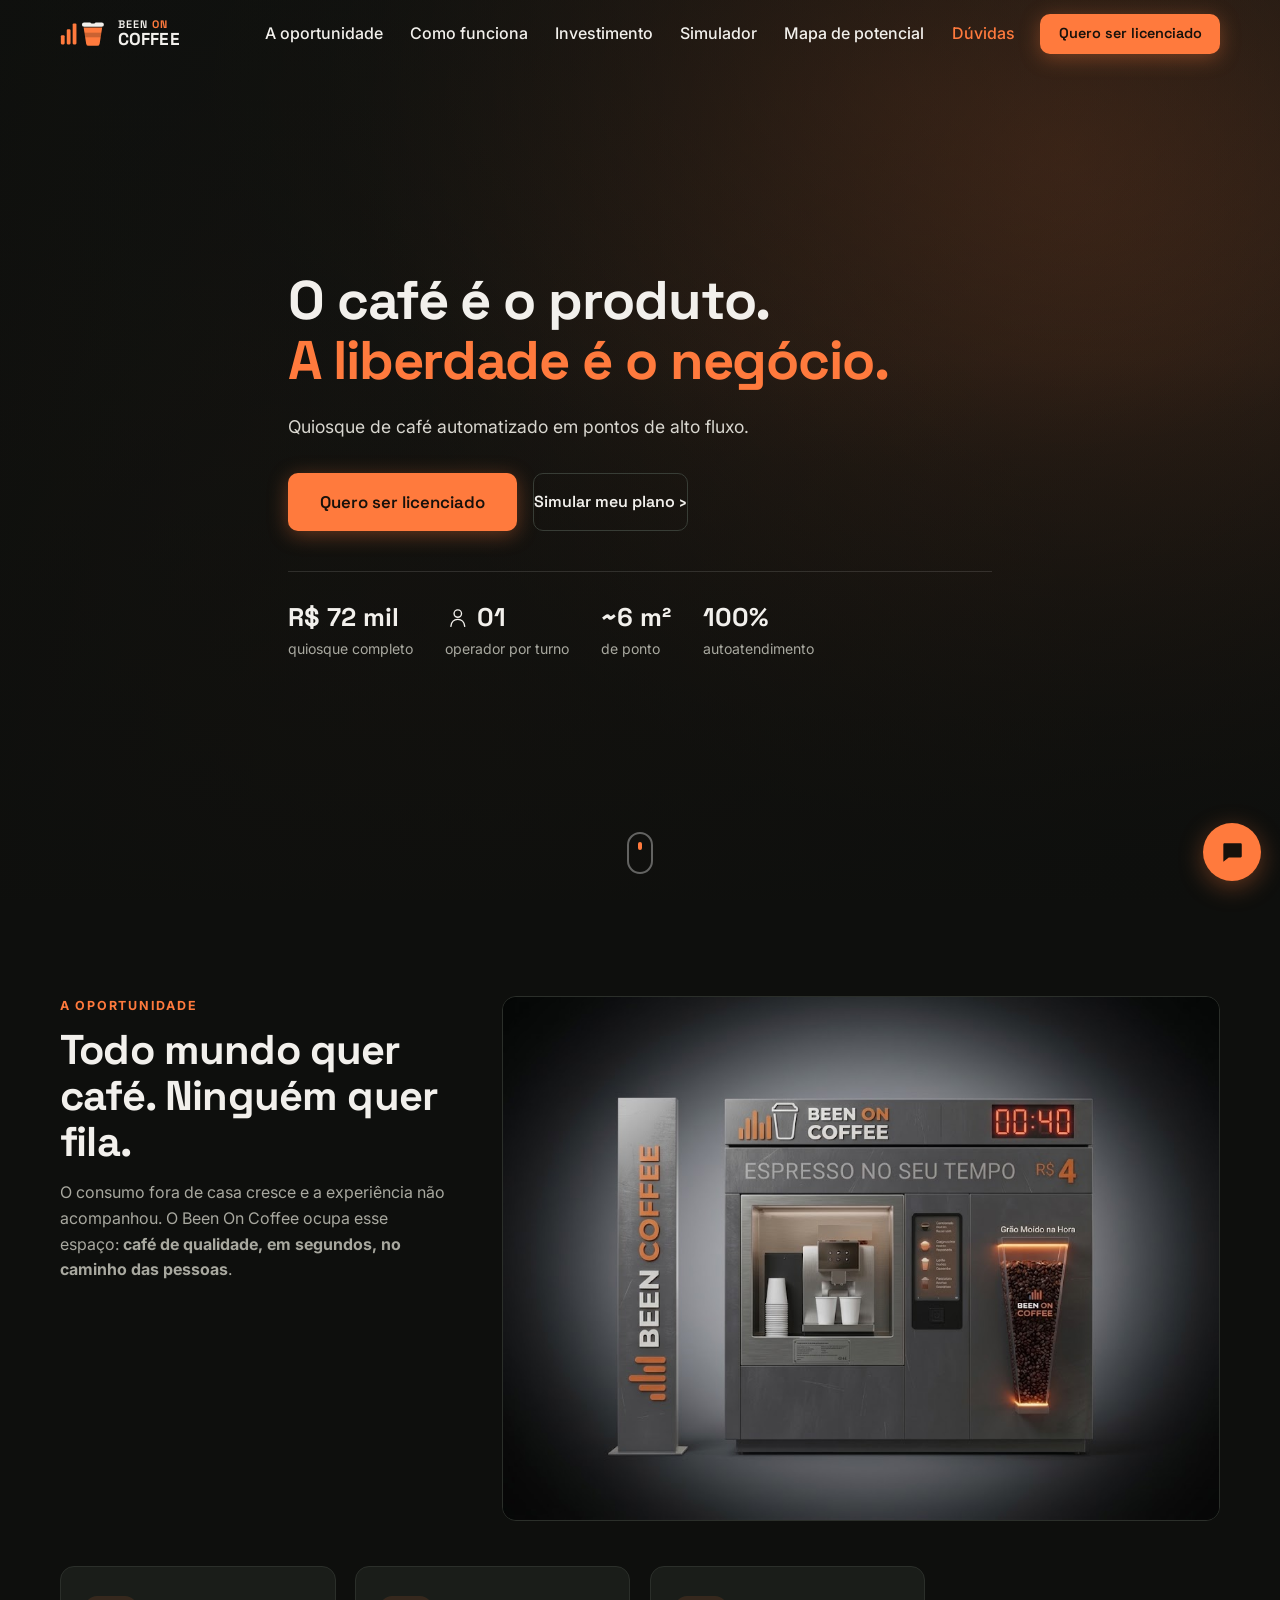
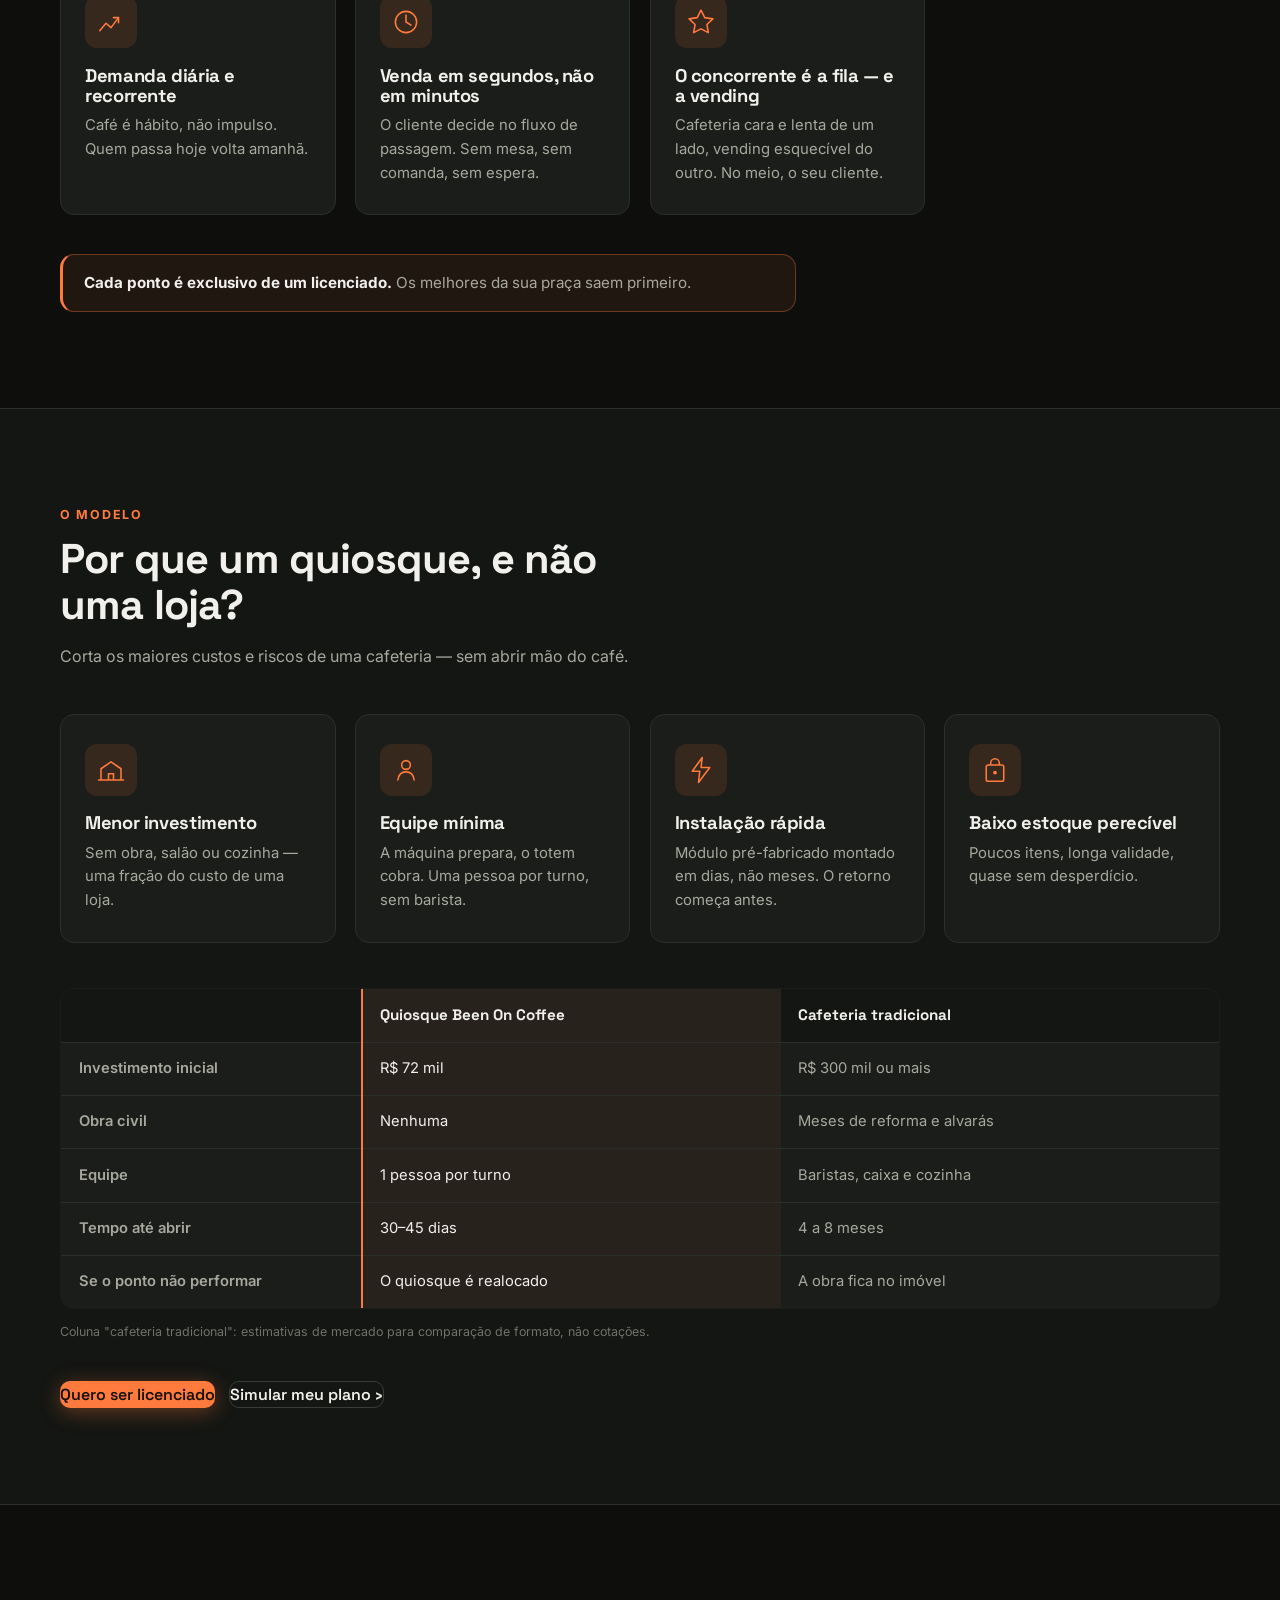
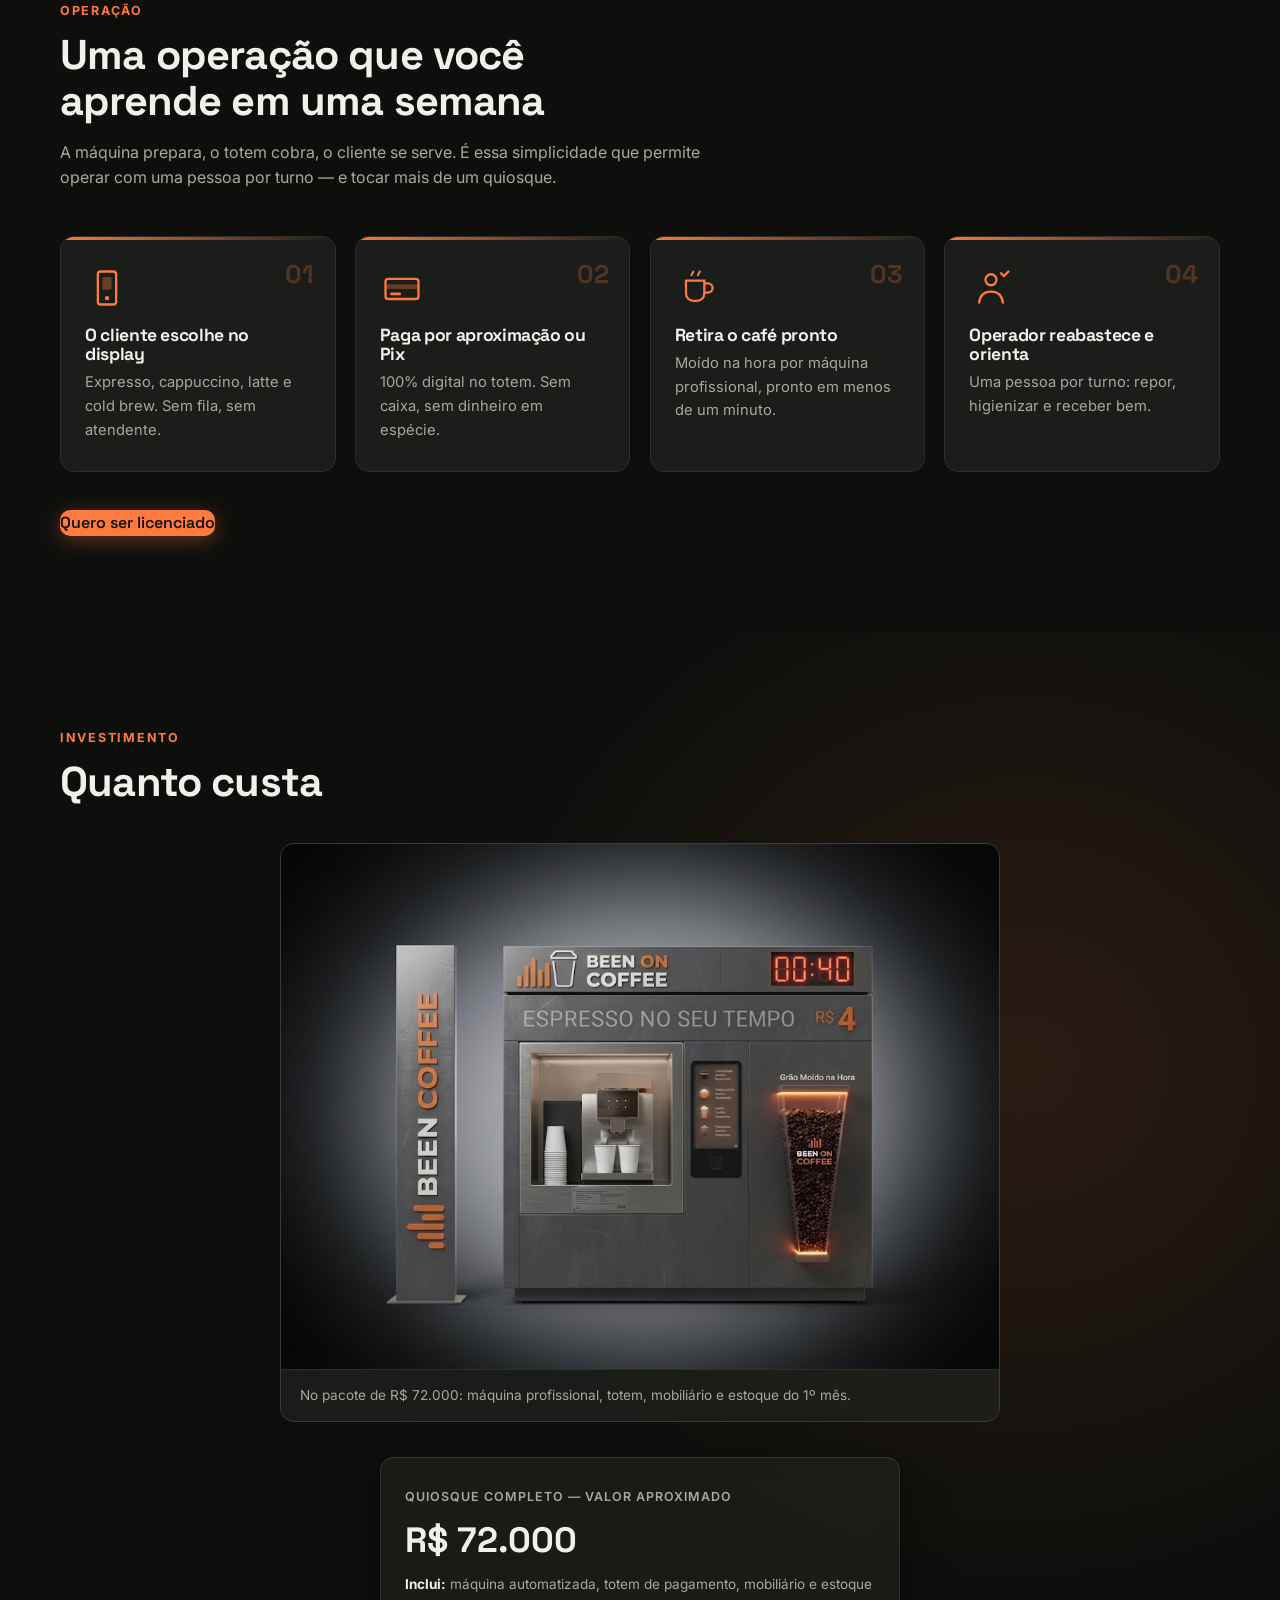
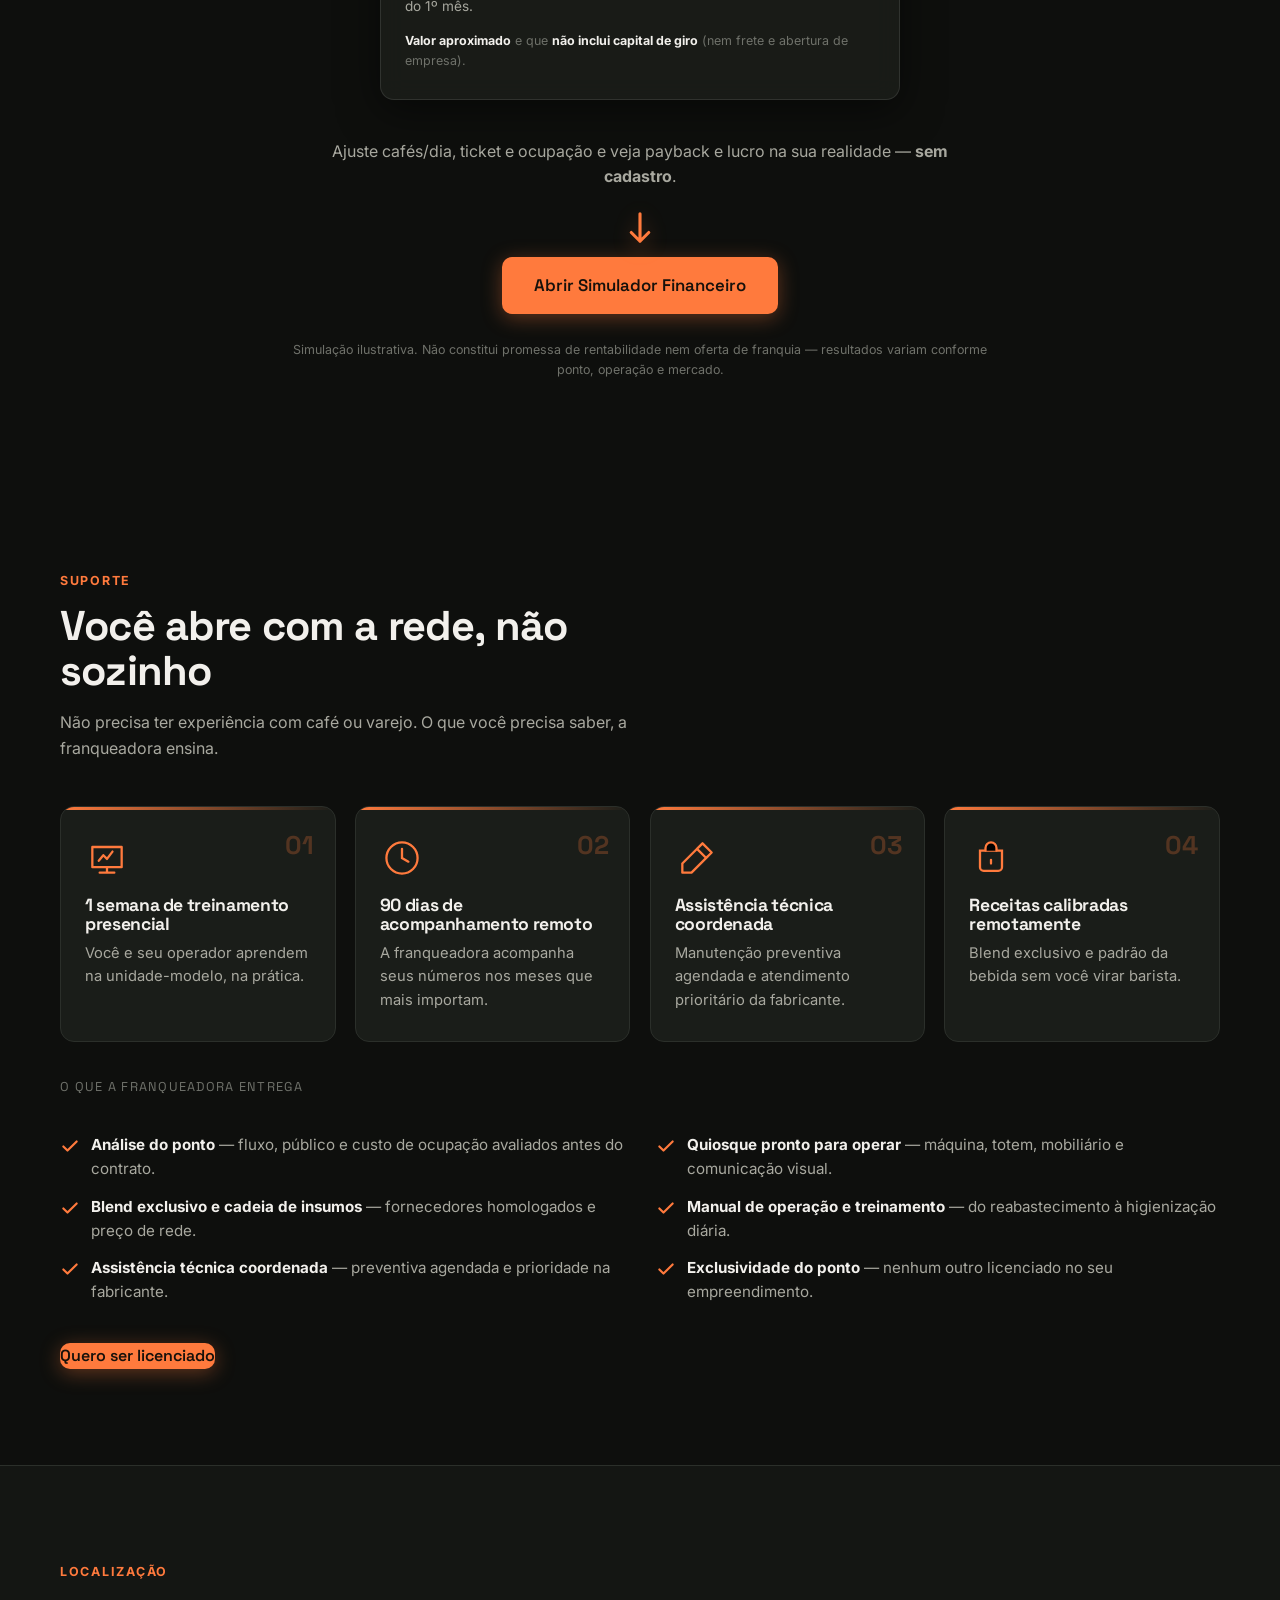
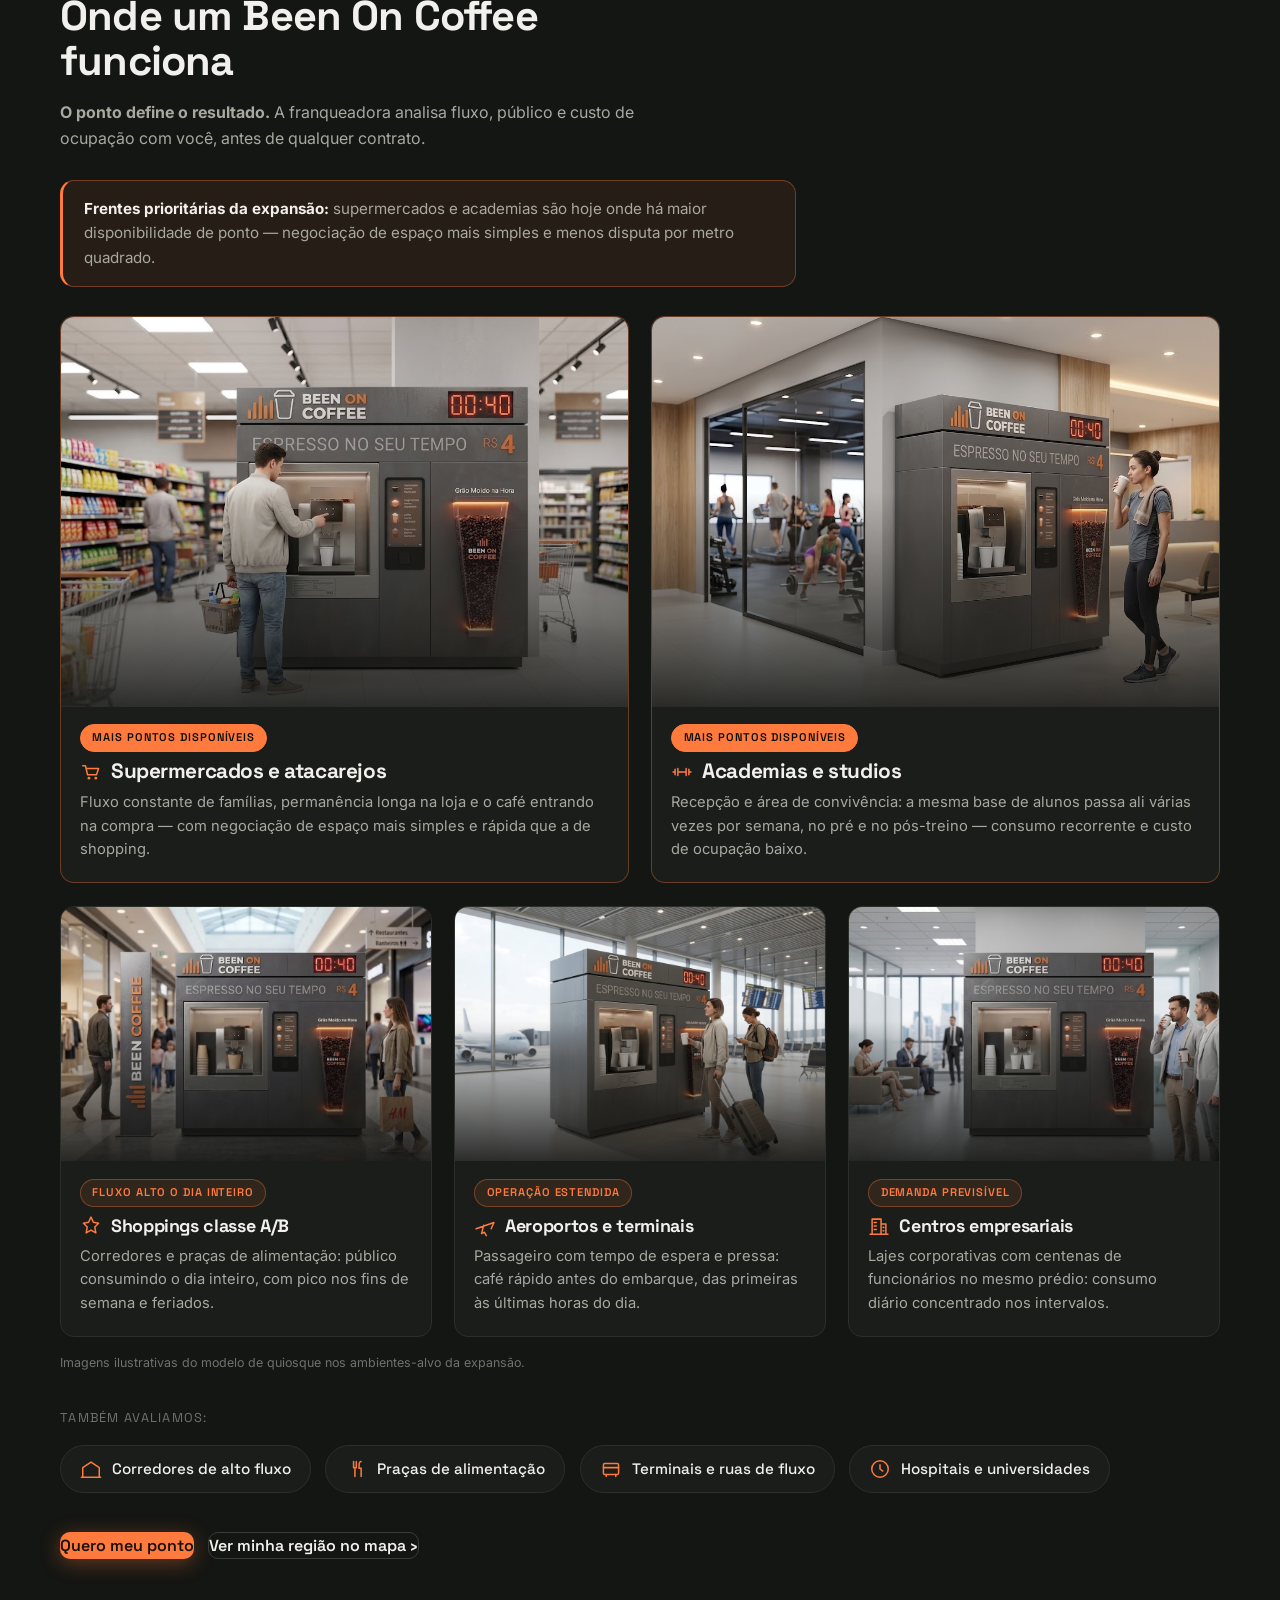
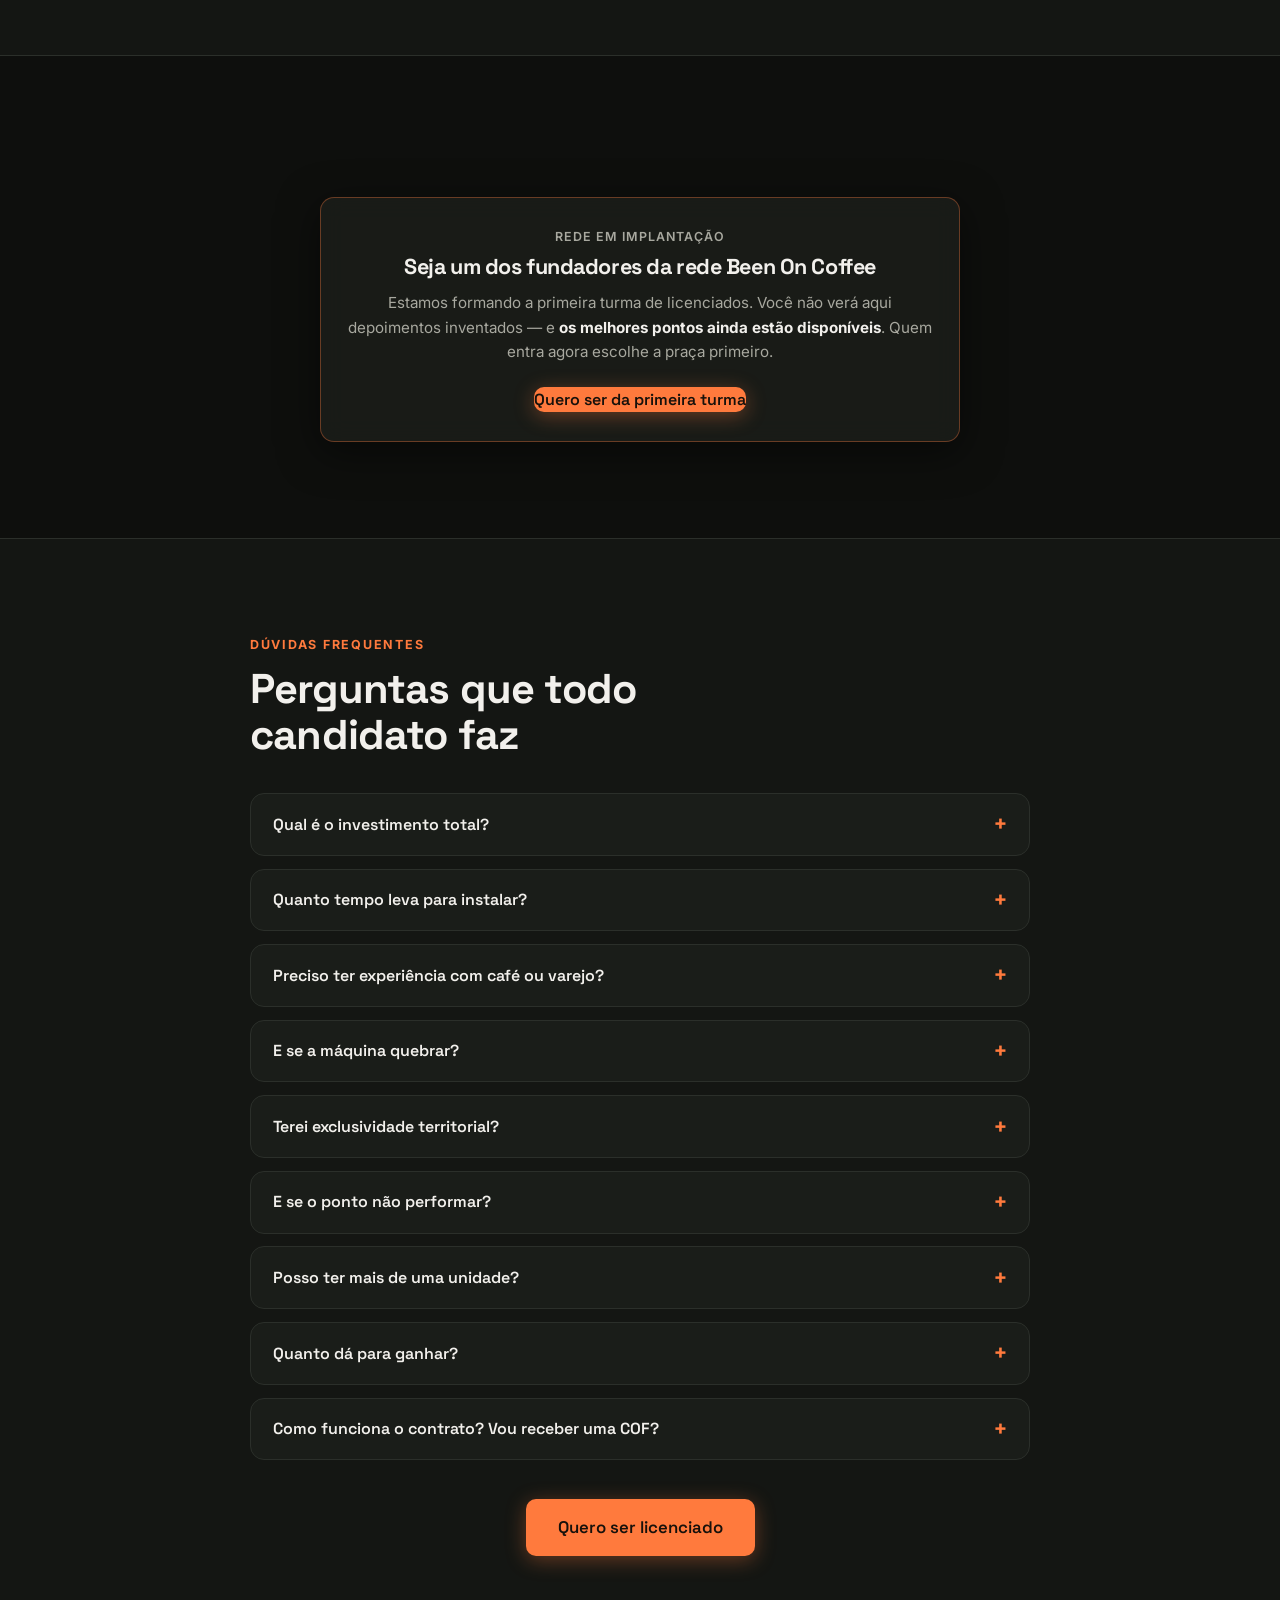
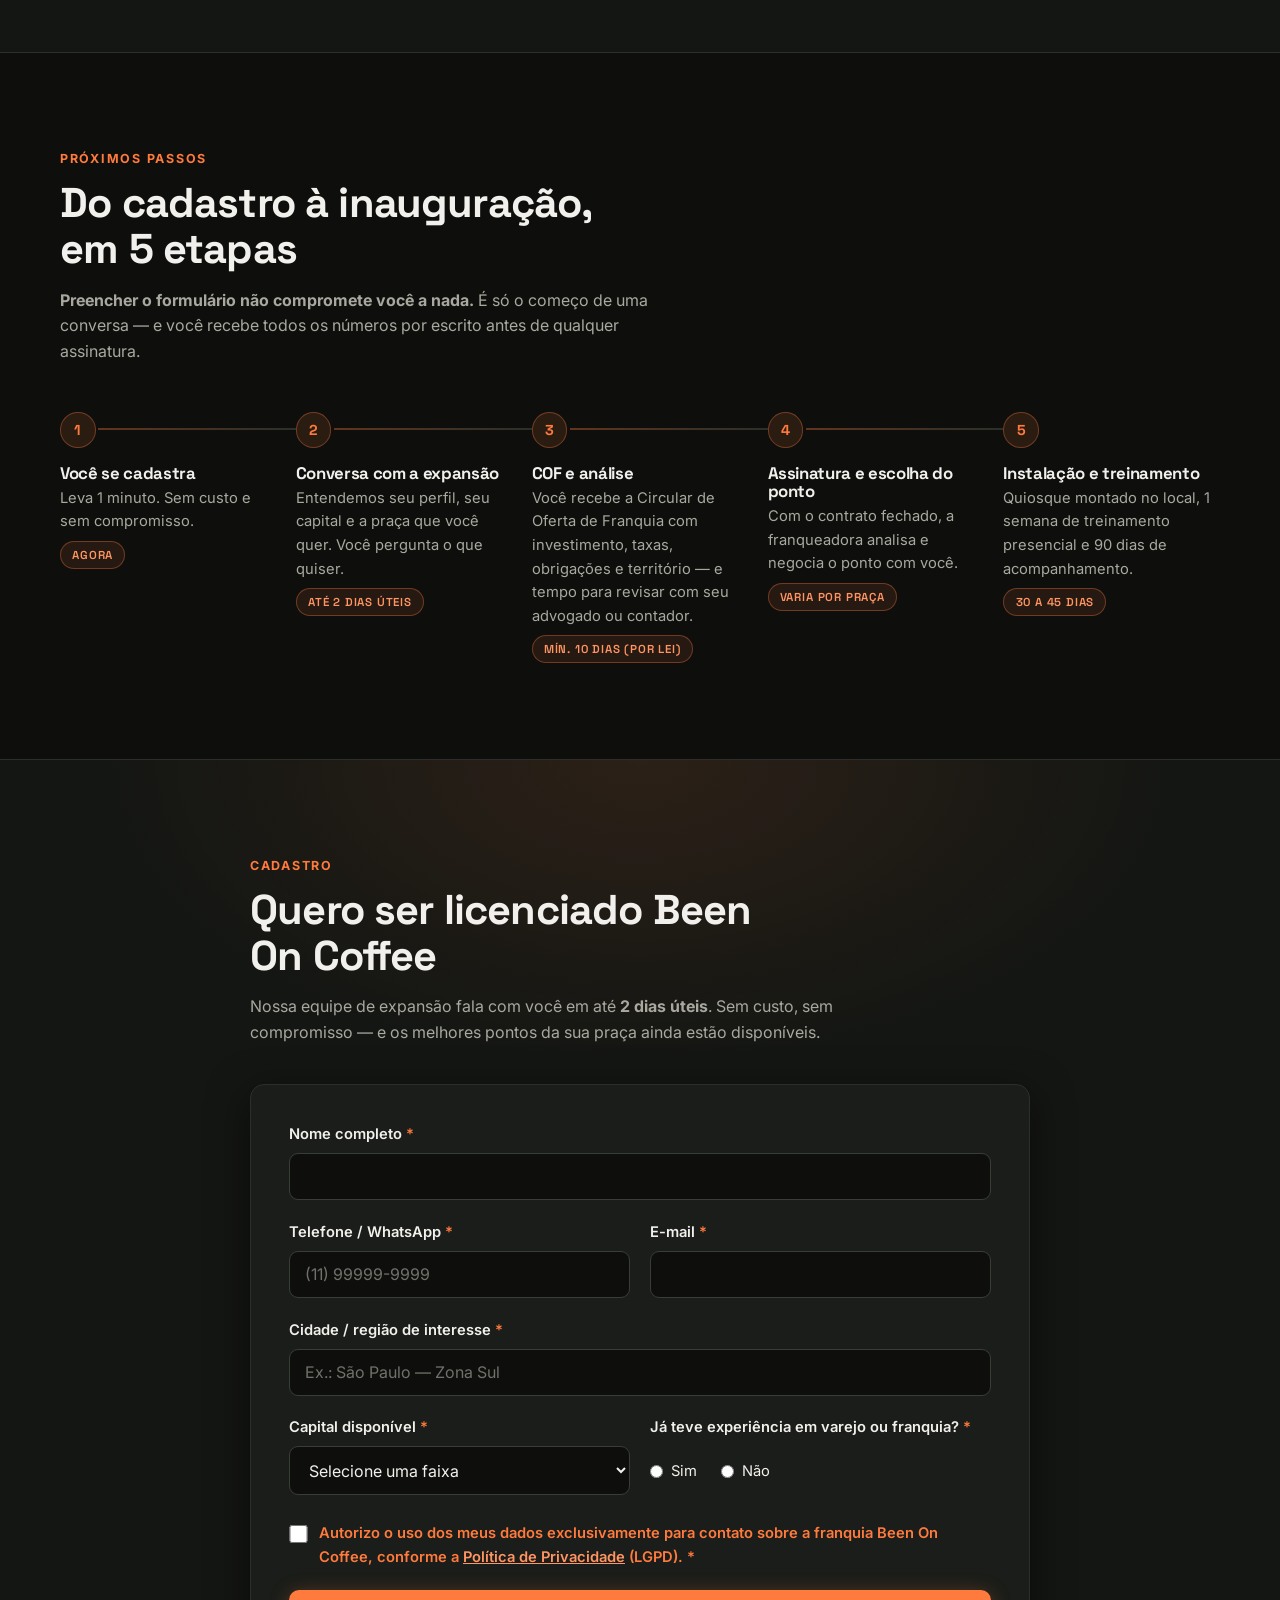
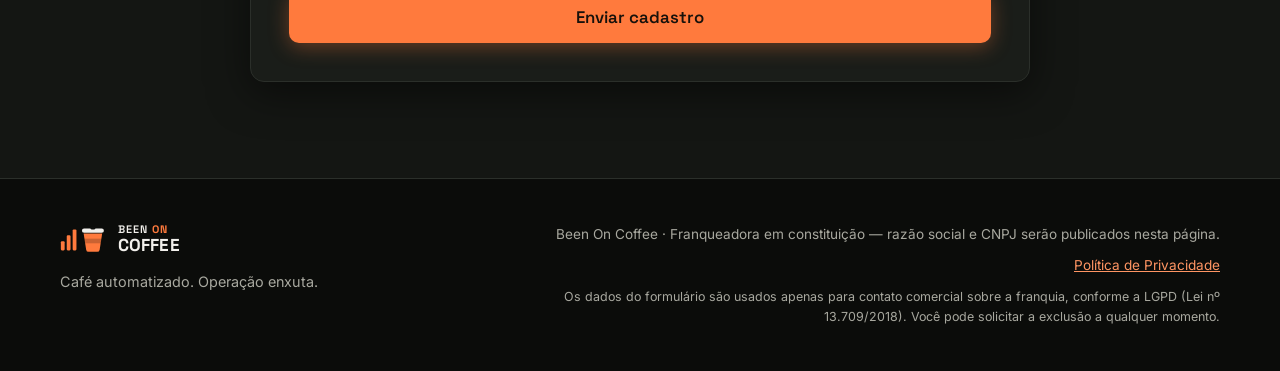
==== index.html @ c9f05b7f "Remove pendencias de dominio agora que beencoffee.com.br foi registrado O dominio final foi registra" ====
<!DOCTYPE html>
<html lang="pt-BR">
<head>
  <meta charset="UTF-8" />
  <meta name="viewport" content="width=device-width, initial-scale=1.0" />

  <!-- ===== SEO BÁSICO ===== -->
  <title>Been On Coffee Franquias — Quiosque de café automatizado</title>
  <meta name="description" content="Seja licenciado Been On Coffee: quiosque de café automatizado em pontos de alto fluxo. R$ 72 mil, 1 pessoa por turno e suporte completo da rede." />

  <link rel="canonical" href="https://www.beencoffee.com.br/" />

  <!-- ===== OPEN GRAPH (compartilhamento em redes sociais) =====
       O og:image aponta para a foto real do quiosque (o antigo /assets/og-image.jpg
       não existia e o link compartilhado no WhatsApp/LinkedIn saía sem miniatura).
       O ideal é gerar uma versão 1200x630 com a marca e apontar para ela. -->
  <meta property="og:type" content="website" />
  <meta property="og:site_name" content="Been On Coffee Franquias" />
  <meta property="og:title" content="Been On Coffee Franquias — café automatizado em formato de quiosque" />
  <meta property="og:description" content="Baixo investimento, operação simples com 1 pessoa por turno. Conheça o modelo de franquia Been On Coffee." />
  <meta property="og:url" content="https://www.beencoffee.com.br/" />
  <meta property="og:image" content="https://www.beencoffee.com.br/assets/quiosque/been-on-coffee-fundo-cinza.jpg" />
  <meta property="og:image:alt" content="Quiosque de autoatendimento Been On Coffee" />
  <meta property="og:locale" content="pt_BR" />
  <meta name="twitter:card" content="summary_large_image" />
  <meta name="theme-color" content="#0e0f0d" />

  <link rel="icon" href="assets/favicon.svg" type="image/svg+xml" />
  <link rel="preconnect" href="https://fonts.googleapis.com" />
  <link rel="preconnect" href="https://fonts.gstatic.com" crossorigin />
  <link href="https://fonts.googleapis.com/css2?family=Space+Grotesk:wght@500;600;700&family=Inter:wght@400;500;600&display=swap" rel="stylesheet" />
  <link rel="stylesheet" href="css/styles.css" />

  <!-- Dados estruturados: ajuda o Google a mostrar as perguntas do FAQ direto
       no resultado de busca (rich snippet) — tráfego qualificado de graça.
       O conteúdo aqui é o MESMO da seção #faq; ao editar lá, editar aqui. -->
  <script type="application/ld+json">
  {
    "@context": "https://schema.org",
    "@type": "FAQPage",
    "mainEntity": [
      {"@type":"Question","name":"Qual é o investimento total para abrir um Been On Coffee?","acceptedAnswer":{"@type":"Answer","text":"R$ 72.000 (valor aproximado) pelo quiosque completo — máquina, totem, mobiliário e estoque do 1º mês. Não inclui capital de giro, frete e abertura de empresa."}},
      {"@type":"Question","name":"Quanto tempo leva para instalar o quiosque?","acceptedAnswer":{"@type":"Answer","text":"De 30 a 45 dias após o contrato do ponto assinado. O quiosque chega pré-fabricado e é montado no local."}},
      {"@type":"Question","name":"Preciso ter experiência com café ou varejo?","acceptedAnswer":{"@type":"Answer","text":"Não. São 1 semana de treinamento presencial na unidade-modelo e 90 dias de acompanhamento remoto. A máquina automatizada garante o padrão da bebida sem barista."}},
      {"@type":"Question","name":"Terei exclusividade territorial?","acceptedAnswer":{"@type":"Answer","text":"Sim, por ponto: cada unidade tem exclusividade no empreendimento em que está instalada. Regras de raio e expansão constam do contrato."}},
      {"@type":"Question","name":"Como funciona o contrato? Vou receber uma COF?","acceptedAnswer":{"@type":"Answer","text":"Sim. Antes de qualquer assinatura ou pagamento você recebe a Circular de Oferta de Franquia com investimento, taxas, obrigações e território, e no mínimo 10 dias para analisar (Lei nº 13.966/2019)."}}
    ]
  }
  </script>
</head>
<body>

  <!-- Acessibilidade: primeiro tab da página pula o menu inteiro -->
  <a href="#conteudo" class="pular-conteudo">Pular para o conteúdo</a>

  <!-- ============================================================
       CABEÇALHO / NAVEGAÇÃO (sticky + glassmorphism ao rolar)
       ============================================================ -->
  <header class="topo" id="topo">
    <nav class="topo__nav container" aria-label="Navegação principal">
      <a href="#hero" class="logo" aria-label="Been On Coffee — início">
        <svg class="logo__icone" viewBox="0 0 58 32" aria-hidden="true" focusable="false">
          <rect x="1" y="18" width="4.5" height="11" rx="1.3" fill="#FF7A3D"/>
          <rect x="8" y="11" width="4.5" height="18" rx="1.3" fill="#FF7A3D"/>
          <rect x="15" y="4" width="4.5" height="25" rx="1.3" fill="#FF7A3D"/>
          <rect x="26" y="3" width="26" height="5" rx="2.5" fill="#F2F0EC"/>
          <rect x="36" y="1" width="6" height="3" rx="1.5" fill="#0E0F0D"/>
          <path d="M28 9 h22 l-3 19 a3 3 0 0 1 -3 2.6 h-10 a3 3 0 0 1 -3 -2.6 z" fill="#FF7A3D"/>
          <rect x="27.4" y="15" width="23.2" height="5.5" fill="#0E0F0D" opacity=".22"/>
        </svg>
        <span class="logo__texto">
          <span class="logo__linha1">Been <strong>On</strong></span>
          <span class="logo__linha2">Coffee</span>
        </span>
      </a>

      <!-- CTA sempre visível no mobile (fora do menu colapsado).
           O rótulo encurta abaixo de 380px para não encostar no logo. -->
      <a href="#cadastro" class="botao botao--pequeno topo__cta-mobile">
        <span class="cta-longo">Quero ser licenciado</span><span class="cta-curto">Ser licenciado</span>
      </a>

      <button class="topo__hamburguer" id="btn-menu" aria-label="Abrir menu" aria-expanded="false" aria-controls="menu-links">
        <span></span><span></span><span></span>
      </button>

      <!-- Menu no eixo da jornada de decisão do candidato:
           oportunidade → modelo → investimento → simulador → dúvidas → cadastro -->
      <ul class="topo__links" id="menu-links">
        <li><a href="#oportunidade">A oportunidade</a></li>
        <li><a href="#como-funciona">Como funciona</a></li>
        <li><a href="#investimento">Investimento</a></li>
        <li><a href="simulador.html">Simulador</a></li>
        <li><a href="mapa-potencial.html">Mapa de potencial</a></li>
        <li><a href="#faq">Dúvidas</a></li>
        <li><a href="#cadastro" class="botao botao--pequeno">Quero ser licenciado</a></li>
      </ul>
    </nav>
  </header>

  <main id="conteudo">

    <!-- ============================================================
         1. HERO COM VÍDEO EM BACKGROUND
         ============================================================ -->
    <section class="hero" id="hero">
      <!-- VÍDEO DE FUNDO — carregado pelo js/script.js, com peso em mente:
             • desktop → 2 vídeos em sequência (hero-coffee-novo-2 → hero-coffee-novo);
             • celular → só o hero-coffee-novo-2 (1,8 MB) em loop nativo, o que
               corta ~3 MB de download em cada visita pelo telefone;
             • economia de dados / 2G / 3G / movimento reduzido → nenhum vídeo,
               fica a animação CSS de vapor (que é o fundo padrão);
             • começa só depois do 'load' e pausa quando o hero sai da tela.
           Para trocar os vídeos, edite "playlistDesktop" no script.js.
           Sem 'src' e sem 'loop' aqui de propósito: quem decide é o script. -->
      <video
        class="hero__video"
        id="hero-video"
        autoplay muted playsinline
        preload="none"
        poster="assets/hero-poster.svg"
        aria-hidden="true"></video>

      <!-- ANIMAÇÃO DE FUNDO (CSS): vapor + brilho em movimento.
           É o fundo padrão do hero — não custa download nenhum. Quando um vídeo
           realmente começa a tocar, o JS adiciona a classe .com-video e o vídeo
           entra por cima. Respeita prefers-reduced-motion (ver styles.css). -->
      <div class="hero__animacao" aria-hidden="true">
        <span class="vapor vapor--1"></span>
        <span class="vapor vapor--2"></span>
        <span class="vapor vapor--3"></span>
        <span class="vapor vapor--4"></span>
      </div>

      <div class="hero__overlay" aria-hidden="true"></div>

      <div class="container hero__conteudo">
        <h1 class="hero__titulo">
          O café é o produto.<br /><span>A liberdade é o negócio.</span>
        </h1>
        <p class="hero__sub">
          Quiosque de café automatizado em pontos de alto fluxo.
        </p>
        <div class="hero__acoes">
          <a href="#cadastro" class="botao botao--grande">Quero ser licenciado</a>
          <a href="simulador.html" class="botao botao--fantasma">Simular meu plano ›</a>
        </div>
        <ul class="hero__provas" aria-label="Destaques do modelo">
          <li><strong>R$ 72 mil</strong> quiosque completo</li>
          <li><strong class="hero__provas-valor"><svg class="hero__provas-icone" viewBox="0 0 48 48" aria-hidden="true"><circle cx="24" cy="16" r="7" fill="none" stroke="currentColor" stroke-width="2.5"/><path d="M11 40c1-8 6-13 13-13s12 5 13 13" fill="none" stroke="currentColor" stroke-width="2.5" stroke-linecap="round"/></svg>01</strong> operador por turno</li>
          <li><strong>~6&nbsp;m²</strong> de ponto</li>
          <li><strong>100%</strong> autoatendimento</li>
        </ul>
      </div>

      <a href="#oportunidade" class="hero__rolar" aria-label="Rolar para baixo">
        <span></span>
      </a>
    </section>

    <!-- ============================================================
         2. A OPORTUNIDADE / POR QUE AGORA
         Objetivo comercial: enquadrar mercado e timing, declarar o
         "inimigo" (fila + café ruim de vending) e plantar a urgência
         legítima (exclusividade por ponto).
         DADO REAL NECESSÁRIO: se quiser citar números de mercado
         (ex.: crescimento do consumo fora do lar), incluir fonte
         validada (ABIC/Euromonitor). Sem fonte, o texto permanece
         qualitativo de propósito — não inventar estatística.
         ============================================================ -->
    <section class="secao" id="oportunidade">
      <div class="container">
        <div class="container--duas-colunas oportunidade__intro">
          <div class="oportunidade__imagem revelar">
            <img src="assets/quiosque/been-on-coffee-fundo-cinza.jpg"
                 alt="Quiosque de autoatendimento Been On Coffee completo — máquina, totem, display e dispenser de grãos"
                 loading="lazy" width="1024" height="749" />
          </div>
          <div class="oportunidade__texto">
            <p class="secao__rotulo revelar">A oportunidade</p>
            <h2 class="revelar">Todo mundo quer café. Ninguém quer fila.</h2>
            <p class="secao__sub revelar">
              O consumo fora de casa cresce e a experiência não acompanhou. O Been On
              Coffee ocupa esse espaço: <strong>café de qualidade, em segundos, no
              caminho das pessoas</strong>.
            </p>
          </div>
        </div>

        <div class="grade-cards">
          <div class="card-recurso revelar">
            <div class="card-recurso__icone">
              <svg viewBox="0 0 48 48" aria-hidden="true"><path d="M6 38l10-12 8 7 12-16" fill="none" stroke="currentColor" stroke-width="2.5" stroke-linecap="round" stroke-linejoin="round"/><path d="M28 17h8v8" fill="none" stroke="currentColor" stroke-width="2.5" stroke-linecap="round" stroke-linejoin="round"/></svg>
            </div>
            <h3>Demanda diária e recorrente</h3>
            <p>Café é hábito, não impulso. Quem passa hoje volta amanhã.</p>
          </div>
          <div class="card-recurso revelar">
            <div class="card-recurso__icone">
              <svg viewBox="0 0 48 48" aria-hidden="true"><circle cx="24" cy="24" r="17" fill="none" stroke="currentColor" stroke-width="2.5"/><path d="M24 13v11l8 5" fill="none" stroke="currentColor" stroke-width="2.5" stroke-linecap="round"/></svg>
            </div>
            <h3>Venda em segundos, não em minutos</h3>
            <p>O cliente decide no fluxo de passagem. Sem mesa, sem comanda, sem espera.</p>
          </div>
          <div class="card-recurso revelar">
            <div class="card-recurso__icone">
              <svg viewBox="0 0 48 48" aria-hidden="true"><path d="M24 5l6 12 13 2-9.5 9 2.2 13L24 35l-11.7 6 2.2-13L5 19l13-2z" fill="none" stroke="currentColor" stroke-width="2.5" stroke-linejoin="round"/></svg>
            </div>
            <h3>O concorrente é a fila — e a vending</h3>
            <p>Cafeteria cara e lenta de um lado, vending esquecível do outro. No meio, o seu cliente.</p>
          </div>
        </div>

        <p class="urgencia-legitima revelar" role="note">
          <strong>Cada ponto é exclusivo de um licenciado.</strong> Os melhores da
          sua praça saem primeiro.
        </p>
      </div>
    </section>

    <!-- ============================================================
         3. POR QUE QUIOSQUE, NÃO LOJA (cards com ícones)
         Objetivo comercial: derrubar a objeção "abrir negócio de café
         é caro e complexo" com contraste explícito quiosque × loja.
         ============================================================ -->
    <section class="secao secao--alternada" id="modelo">
      <div class="container">
        <p class="secao__rotulo revelar">O modelo</p>
        <h2 class="revelar">Por que um quiosque, e não uma loja?</h2>
        <p class="secao__sub revelar">
          Corta os maiores custos e riscos de uma cafeteria — sem abrir mão do café.
        </p>

        <div class="grade-cards">
          <div class="card-recurso revelar">
            <div class="card-recurso__icone">
              <svg viewBox="0 0 48 48" aria-hidden="true"><path d="M8 40V22l16-11 16 11v18" fill="none" stroke="currentColor" stroke-width="2.5" stroke-linejoin="round"/><path d="M4 40h40" stroke="currentColor" stroke-width="2.5" stroke-linecap="round"/><path d="M20 40V30h8v10" fill="none" stroke="currentColor" stroke-width="2.5"/></svg>
            </div>
            <h3>Menor investimento</h3>
            <p>Sem obra, salão ou cozinha — uma fração do custo de uma loja.</p>
          </div>
          <div class="card-recurso revelar">
            <div class="card-recurso__icone">
              <svg viewBox="0 0 48 48" aria-hidden="true"><circle cx="24" cy="16" r="7" fill="none" stroke="currentColor" stroke-width="2.5"/><path d="M11 40c1-8 6-13 13-13s12 5 13 13" fill="none" stroke="currentColor" stroke-width="2.5" stroke-linecap="round"/></svg>
            </div>
            <h3>Equipe mínima</h3>
            <p>A máquina prepara, o totem cobra. Uma pessoa por turno, sem barista.</p>
          </div>
          <div class="card-recurso revelar">
            <div class="card-recurso__icone">
              <svg viewBox="0 0 48 48" aria-hidden="true"><path d="M26 4L10 26h12l-2 18 18-24H24z" fill="none" stroke="currentColor" stroke-width="2.5" stroke-linejoin="round"/></svg>
            </div>
            <h3>Instalação rápida</h3>
            <p>Módulo pré-fabricado montado em dias, não meses. O retorno começa antes.</p>
          </div>
          <div class="card-recurso revelar">
            <div class="card-recurso__icone">
              <svg viewBox="0 0 48 48" aria-hidden="true"><rect x="10" y="16" width="28" height="26" rx="3" fill="none" stroke="currentColor" stroke-width="2.5"/><path d="M17 16v-3a7 7 0 0 1 14 0v3" fill="none" stroke="currentColor" stroke-width="2.5"/><circle cx="24" cy="28" r="3" fill="currentColor"/></svg>
            </div>
            <h3>Baixo estoque perecível</h3>
            <p>Poucos itens, longa validade, quase sem desperdício.</p>
          </div>
        </div>

        <!-- Comparativo direto: quiosque Been On × cafeteria tradicional.
             Valores da coluna "cafeteria" são ordens de grandeza de mercado
             (estimativas), rotulados como tal na legenda. -->
        <div class="comparativo revelar">
          <div class="comparativo__scroll">
            <table class="comparativo__tabela">
              <caption class="visualmente-oculto">Comparação entre o quiosque Been On Coffee e uma cafeteria tradicional</caption>
              <thead>
                <tr>
                  <th scope="col"></th>
                  <th scope="col" class="comparativo__been">Quiosque Been On Coffee</th>
                  <th scope="col">Cafeteria tradicional</th>
                </tr>
              </thead>
              <tbody>
                <tr>
                  <th scope="row">Investimento inicial</th>
                  <td class="comparativo__been">R$ 72 mil</td>
                  <td>R$ 300 mil ou mais</td>
                </tr>
                <tr>
                  <th scope="row">Obra civil</th>
                  <td class="comparativo__been">Nenhuma</td>
                  <td>Meses de reforma e alvarás</td>
                </tr>
                <tr>
                  <th scope="row">Equipe</th>
                  <td class="comparativo__been">1 pessoa por turno</td>
                  <td>Baristas, caixa e cozinha</td>
                </tr>
                <tr>
                  <th scope="row">Tempo até abrir</th>
                  <td class="comparativo__been">30–45 dias</td>
                  <td>4 a 8 meses</td>
                </tr>
                <tr>
                  <th scope="row">Se o ponto não performar</th>
                  <td class="comparativo__been">O quiosque é realocado</td>
                  <td>A obra fica no imóvel</td>
                </tr>
              </tbody>
            </table>
          </div>
          <p class="comparativo__dica">← Arraste para o lado para ver a comparação completa →</p>
          <p class="comparativo__nota">
            Coluna "cafeteria tradicional": estimativas de mercado para comparação
            de formato, não cotações.
          </p>
        </div>

        <div class="cta-secao revelar">
          <a href="#cadastro" class="botao">Quero ser licenciado</a>
          <a href="simulador.html" class="botao botao--fantasma">Simular meu plano ›</a>
        </div>
      </div>
    </section>

    <!-- ============================================================
         4. COMO FUNCIONA (passos com animação de entrada)
         Objetivo comercial: mostrar ao candidato por que a operação é
         simples de tocar, replicar e multioperar — a jornada do cliente
         existe aqui como prova de simplicidade, não como vitrine B2C.
         ============================================================ -->
    <section class="secao" id="como-funciona">
      <div class="container">
        <p class="secao__rotulo revelar">Operação</p>
        <h2 class="revelar">Uma operação que você aprende em uma semana</h2>
        <p class="secao__sub revelar">
          A máquina prepara, o totem cobra, o cliente se serve. É essa simplicidade
          que permite operar com uma pessoa por turno — e tocar mais de um quiosque.
        </p>

        <ol class="passos">
          <li class="passo revelar">
            <span class="passo__numero" aria-hidden="true">01</span>
            <svg class="passo__icone" viewBox="0 0 48 48" aria-hidden="true"><rect x="14" y="6" width="20" height="36" rx="3" fill="none" stroke="currentColor" stroke-width="2.5"/><rect x="19" y="12" width="10" height="14" rx="1.5" fill="currentColor" opacity=".35"/><circle cx="24" cy="35" r="2.4" fill="currentColor"/></svg>
            <h3>O cliente escolhe no display</h3>
            <p>Expresso, cappuccino, latte e cold brew. Sem fila, sem atendente.</p>
          </li>
          <li class="passo revelar">
            <span class="passo__numero" aria-hidden="true">02</span>
            <svg class="passo__icone" viewBox="0 0 48 48" aria-hidden="true"><rect x="6" y="14" width="36" height="22" rx="3" fill="none" stroke="currentColor" stroke-width="2.5"/><rect x="6" y="20" width="36" height="5" fill="currentColor" opacity=".35"/><rect x="11" y="29" width="12" height="3" rx="1.5" fill="currentColor"/></svg>
            <h3>Paga por aproximação ou Pix</h3>
            <p>100% digital no totem. Sem caixa, sem dinheiro em espécie.</p>
          </li>
          <li class="passo revelar">
            <span class="passo__numero" aria-hidden="true">03</span>
            <svg class="passo__icone" viewBox="0 0 48 48" aria-hidden="true"><path d="M12 16h20v14a8 8 0 0 1-8 8h-4a8 8 0 0 1-8-8V16z" fill="none" stroke="currentColor" stroke-width="2.5"/><path d="M32 19h4a5 5 0 0 1 0 10h-4" fill="none" stroke="currentColor" stroke-width="2.5"/><path d="M18 10c0-2 2-2 2-4M25 10c0-2 2-2 2-4" stroke="currentColor" stroke-width="2.2" stroke-linecap="round" fill="none"/></svg>
            <h3>Retira o café pronto</h3>
            <p>Moído na hora por máquina profissional, pronto em menos de um minuto.</p>
          </li>
          <li class="passo revelar">
            <span class="passo__numero" aria-hidden="true">04</span>
            <svg class="passo__icone" viewBox="0 0 48 48" aria-hidden="true"><circle cx="24" cy="15" r="6" fill="none" stroke="currentColor" stroke-width="2.5"/><path d="M11 40c1-8 6-12 13-12s12 4 13 12" fill="none" stroke="currentColor" stroke-width="2.5" stroke-linecap="round"/><path d="M35 8l3 3 5-5" fill="none" stroke="currentColor" stroke-width="2.5" stroke-linecap="round" stroke-linejoin="round"/></svg>
            <h3>Operador reabastece e orienta</h3>
            <p>Uma pessoa por turno: repor, higienizar e receber bem.</p>
          </li>
        </ol>

        <div class="cta-secao revelar">
          <a href="#cadastro" class="botao">Quero ser licenciado</a>
        </div>
      </div>
    </section>

    <!-- ============================================================
         5. INVESTIMENTO E CONDIÇÕES (cards glassmorphism)
         Objetivo comercial: âncora de preço transparente + quebra da
         objeção de custo. Rótulo: R$ 72.000 = valor APROXIMADO do pacote,
         sem capital de giro (frete + abertura de empresa + capital de giro
         variam por praça).
         ============================================================ -->
    <section class="secao secao--numeros" id="investimento">
      <div class="container">
        <p class="secao__rotulo revelar">Investimento</p>
        <h2 class="revelar">Quanto custa</h2>

        <figure class="investimento__destaque revelar">
          <img src="assets/quiosque/been-on-coffee-fundo-cinza.jpg"
               alt="Quiosque de autoatendimento Been On Coffee completo — máquina, totem, display e dispenser de grãos"
               loading="lazy" width="1024" height="749" />
          <figcaption>No pacote de R$ 72.000: máquina profissional, totem, mobiliário e estoque do 1º mês.</figcaption>
        </figure>

        <div class="grade-numeros grade-numeros--investimento">
          <div class="card-vidro revelar">
            <p class="card-vidro__rotulo">Quiosque completo — valor aproximado</p>
            <p class="card-vidro__valor">R$ 72.000</p>
            <p class="card-vidro__nota">
              <strong>Inclui:</strong> máquina automatizada, totem de pagamento,
              mobiliário e estoque do 1º mês.
            </p>
            <p class="card-vidro__obs">
              <strong>Valor aproximado</strong> e que <strong>não inclui capital de giro</strong>
              (nem frete e abertura de empresa).
            </p>
          </div>
        </div>

        <p class="secao__sub secao__sub--centro revelar">
          Ajuste cafés/dia, ticket e ocupação e veja payback e lucro na sua
          realidade — <strong>sem cadastro</strong>.
        </p>
        <div class="cta-simulador revelar">
          <span class="seta-incentivo" aria-hidden="true">
            <svg viewBox="0 0 24 30" focusable="false">
              <path d="M12 2v22M5 17l7 7 7-7" fill="none" stroke="currentColor" stroke-width="2.5" stroke-linecap="round" stroke-linejoin="round"/>
            </svg>
          </span>
          <a href="simulador.html" class="botao botao--grande">Abrir Simulador Financeiro</a>
        </div>
        <p class="disclaimer-legal revelar" role="note">
          Simulação ilustrativa. Não constitui promessa de rentabilidade nem oferta
          de franquia — resultados variam conforme ponto, operação e mercado.
        </p>
      </div>
    </section>

    <!-- ============================================================
         6. SUPORTE, TREINAMENTO E ONBOARDING
         (A antiga seção "Por que Been On" foi removida: seus 4 bullets
         repetiam o comparativo quiosque × loja e o suporte abaixo.)
         Objetivo comercial: desriscar a decisão — derrubar o "não vou
         saber operar / vou ficar sozinho". Rede de segurança explícita.
         ============================================================ -->
    <section class="secao" id="suporte">
      <div class="container">
        <p class="secao__rotulo revelar">Suporte</p>
        <h2 class="revelar">Você abre com a rede, não sozinho</h2>
        <p class="secao__sub revelar">
          Não precisa ter experiência com café ou varejo. O que você precisa saber,
          a franqueadora ensina.
        </p>

        <ol class="passos">
          <li class="passo revelar">
            <span class="passo__numero" aria-hidden="true">01</span>
            <svg class="passo__icone" viewBox="0 0 48 48" aria-hidden="true"><path d="M8 12h32v22H8z" fill="none" stroke="currentColor" stroke-width="2.5" stroke-linejoin="round"/><path d="M16 40h16M24 34v6" stroke="currentColor" stroke-width="2.5" stroke-linecap="round"/><path d="M15 27l5-6 4 4 6-8" fill="none" stroke="currentColor" stroke-width="2.5" stroke-linecap="round" stroke-linejoin="round"/></svg>
            <h3>1 semana de treinamento presencial</h3>
            <p>Você e seu operador aprendem na unidade-modelo, na prática.</p>
          </li>
          <li class="passo revelar">
            <span class="passo__numero" aria-hidden="true">02</span>
            <svg class="passo__icone" viewBox="0 0 48 48" aria-hidden="true"><circle cx="24" cy="24" r="17" fill="none" stroke="currentColor" stroke-width="2.5"/><path d="M24 14v10l7 4" fill="none" stroke="currentColor" stroke-width="2.5" stroke-linecap="round"/></svg>
            <h3>90 dias de acompanhamento remoto</h3>
            <p>A franqueadora acompanha seus números nos meses que mais importam.</p>
          </li>
          <li class="passo revelar">
            <span class="passo__numero" aria-hidden="true">03</span>
            <svg class="passo__icone" viewBox="0 0 48 48" aria-hidden="true"><path d="M30 8l10 10-6 6-10-10zM26 12L8 30v10h10l18-18" fill="none" stroke="currentColor" stroke-width="2.5" stroke-linejoin="round"/></svg>
            <h3>Assistência técnica coordenada</h3>
            <p>Manutenção preventiva agendada e atendimento prioritário da fabricante.</p>
          </li>
          <li class="passo revelar">
            <span class="passo__numero" aria-hidden="true">04</span>
            <svg class="passo__icone" viewBox="0 0 48 48" aria-hidden="true"><path d="M12 16h24v18a4 4 0 0 1-4 4H16a4 4 0 0 1-4-4z" fill="none" stroke="currentColor" stroke-width="2.5"/><path d="M18 16v-3a6 6 0 0 1 12 0v3M24 26v4" stroke="currentColor" stroke-width="2.5" stroke-linecap="round"/></svg>
            <h3>Receitas calibradas remotamente</h3>
            <p>Blend exclusivo e padrão da bebida sem você virar barista.</p>
          </li>
        </ol>

        <!-- Lista do que a rede entrega, item a item: o candidato consegue
             comparar com outras franquias sem ter que ligar para perguntar. -->
        <p class="vitrine-pontos__complemento revelar">O que a franqueadora entrega</p>
        <ul class="entregaveis revelar">
          <li><svg viewBox="0 0 24 24" aria-hidden="true"><path d="M4 12.5l5 5L20 6.5" fill="none" stroke="currentColor" stroke-width="2.6" stroke-linecap="round" stroke-linejoin="round"/></svg><span><strong>Análise do ponto</strong> — fluxo, público e custo de ocupação avaliados antes do contrato.</span></li>
          <li><svg viewBox="0 0 24 24" aria-hidden="true"><path d="M4 12.5l5 5L20 6.5" fill="none" stroke="currentColor" stroke-width="2.6" stroke-linecap="round" stroke-linejoin="round"/></svg><span><strong>Quiosque pronto para operar</strong> — máquina, totem, mobiliário e comunicação visual.</span></li>
          <li><svg viewBox="0 0 24 24" aria-hidden="true"><path d="M4 12.5l5 5L20 6.5" fill="none" stroke="currentColor" stroke-width="2.6" stroke-linecap="round" stroke-linejoin="round"/></svg><span><strong>Blend exclusivo e cadeia de insumos</strong> — fornecedores homologados e preço de rede.</span></li>
          <li><svg viewBox="0 0 24 24" aria-hidden="true"><path d="M4 12.5l5 5L20 6.5" fill="none" stroke="currentColor" stroke-width="2.6" stroke-linecap="round" stroke-linejoin="round"/></svg><span><strong>Manual de operação e treinamento</strong> — do reabastecimento à higienização diária.</span></li>
          <li><svg viewBox="0 0 24 24" aria-hidden="true"><path d="M4 12.5l5 5L20 6.5" fill="none" stroke="currentColor" stroke-width="2.6" stroke-linecap="round" stroke-linejoin="round"/></svg><span><strong>Assistência técnica coordenada</strong> — preventiva agendada e prioridade na fabricante.</span></li>
          <li><svg viewBox="0 0 24 24" aria-hidden="true"><path d="M4 12.5l5 5L20 6.5" fill="none" stroke="currentColor" stroke-width="2.6" stroke-linecap="round" stroke-linejoin="round"/></svg><span><strong>Exclusividade do ponto</strong> — nenhum outro licenciado no seu empreendimento.</span></li>
        </ul>

        <div class="cta-secao revelar">
          <a href="#cadastro" class="botao">Quero ser licenciado</a>
        </div>
      </div>
    </section>

    <!-- ============================================================
         8. PERFIL DO PONTO IDEAL
         Objetivo comercial: o candidato se enxergar operando num ponto
         concreto + educar que o ponto define o resultado, conectando ao
         suporte de análise de ponto da franqueadora.
         ============================================================ -->
    <section class="secao secao--alternada" id="ponto-ideal">
      <div class="container">
        <p class="secao__rotulo revelar">Localização</p>
        <h2 class="revelar">Onde um Been On Coffee funciona</h2>
        <p class="secao__sub revelar">
          <strong>O ponto define o resultado.</strong> A franqueadora analisa fluxo,
          público e custo de ocupação com você, antes de qualquer contrato.
        </p>

        <p class="vitrine-pontos__prioridade revelar">
          <strong>Frentes prioritárias da expansão:</strong> supermercados e academias
          são hoje onde há maior disponibilidade de ponto — negociação de espaço mais
          simples e menos disputa por metro quadrado.
        </p>

        <!-- Vitrine de pontos: o candidato vê o mesmo quiosque operando em
             cada ambiente-alvo. Imagens ilustrativas (renders) — rotuladas
             como tal para não prometer unidade instalada.
             Ordem = prioridade comercial: supermercado e academia em destaque. -->
        <div class="vitrine-pontos">
          <!-- SUPERMERCADO (destaque) — prioridade comercial: é onde há
               maior disponibilidade de ponto para a expansão. -->
          <figure class="ponto-card ponto-card--destaque revelar">
            <div class="ponto-card__midia">
              <img src="assets/pontos/ponto-supermercado.jpg"
                   alt="Quiosque Been On Coffee instalado no corredor de um supermercado"
                   loading="lazy" decoding="async" width="1024" height="749" />
            </div>
            <figcaption class="ponto-card__conteudo">
              <span class="ponto-card__tag ponto-card__tag--prioridade">Mais pontos disponíveis</span>
              <h3>
                <svg viewBox="0 0 32 32" aria-hidden="true"><path d="M4 7h4l3 13h13l3-9H10" fill="none" stroke="currentColor" stroke-width="2.2" stroke-linecap="round" stroke-linejoin="round"/><circle cx="13" cy="25" r="2" fill="currentColor"/><circle cx="23" cy="25" r="2" fill="currentColor"/></svg>
                Supermercados e atacarejos
              </h3>
              <p>Fluxo constante de famílias, permanência longa na loja e o café entrando na compra — com negociação de espaço mais simples e rápida que a de shopping.</p>
            </figcaption>
          </figure>

          <!-- ACADEMIA (destaque) — prioridade comercial: alta oferta de
               pontos e público recorrente. -->
          <figure class="ponto-card ponto-card--destaque revelar">
            <div class="ponto-card__midia">
              <img src="assets/pontos/ponto-academia.jpg"
                   alt="Quiosque Been On Coffee instalado na recepção de uma academia"
                   loading="lazy" decoding="async" width="1024" height="749" />
            </div>
            <figcaption class="ponto-card__conteudo">
              <span class="ponto-card__tag ponto-card__tag--prioridade">Mais pontos disponíveis</span>
              <h3>
                <svg viewBox="0 0 32 32" aria-hidden="true"><path d="M6 12v8M26 12v8M10 16h12M6 16H3M29 16h-3M10 11v10M22 11v10" fill="none" stroke="currentColor" stroke-width="2.2" stroke-linecap="round"/></svg>
                Academias e studios
              </h3>
              <p>Recepção e área de convivência: a mesma base de alunos passa ali várias vezes por semana, no pré e no pós-treino — consumo recorrente e custo de ocupação baixo.</p>
            </figcaption>
          </figure>

          <!-- SHOPPING -->
          <figure class="ponto-card revelar">
            <div class="ponto-card__midia">
              <img src="assets/pontos/ponto-shopping.jpg"
                   alt="Quiosque Been On Coffee instalado em um corredor de shopping"
                   loading="lazy" decoding="async" width="1024" height="749" />
            </div>
            <figcaption class="ponto-card__conteudo">
              <span class="ponto-card__tag">Fluxo alto o dia inteiro</span>
              <h3>
                <svg viewBox="0 0 32 32" aria-hidden="true"><path d="M16 3l3.5 7.5L27 12l-5.5 5.4L23 26l-7-4-7 4 1.5-8.6L5 12l7.5-1.5z" fill="none" stroke="currentColor" stroke-width="2.2" stroke-linejoin="round"/></svg>
                Shoppings classe A/B
              </h3>
              <p>Corredores e praças de alimentação: público consumindo o dia inteiro, com pico nos fins de semana e feriados.</p>
            </figcaption>
          </figure>

          <!-- AEROPORTO -->
          <figure class="ponto-card revelar">
            <div class="ponto-card__midia">
              <img src="assets/pontos/ponto-aeroporto.jpg"
                   alt="Quiosque Been On Coffee instalado em um saguão de aeroporto"
                   loading="lazy" decoding="async" width="1024" height="749" />
            </div>
            <figcaption class="ponto-card__conteudo">
              <span class="ponto-card__tag">Operação estendida</span>
              <h3>
                <svg viewBox="0 0 32 32" aria-hidden="true"><path d="M3 20l26-9-4 9M14 15l-3 12 4-2 3 5" fill="none" stroke="currentColor" stroke-width="2.2" stroke-linecap="round" stroke-linejoin="round"/></svg>
                Aeroportos e terminais
              </h3>
              <p>Passageiro com tempo de espera e pressa: café rápido antes do embarque, das primeiras às últimas horas do dia.</p>
            </figcaption>
          </figure>

          <!-- CENTRO EMPRESARIAL -->
          <figure class="ponto-card revelar">
            <div class="ponto-card__midia">
              <img src="assets/pontos/ponto-corporativo.jpg"
                   alt="Quiosque Been On Coffee instalado no hall de um centro empresarial"
                   loading="lazy" decoding="async" width="1024" height="749" />
            </div>
            <figcaption class="ponto-card__conteudo">
              <span class="ponto-card__tag">Demanda previsível</span>
              <h3>
                <svg viewBox="0 0 32 32" aria-hidden="true"><path d="M6 28V6h13v22M19 13h7v15M9 11h3M9 16h3M9 21h3M22 18h1M22 23h1M3 28h26" fill="none" stroke="currentColor" stroke-width="2.2" stroke-linecap="round" stroke-linejoin="round"/></svg>
                Centros empresariais
              </h3>
              <p>Lajes corporativas com centenas de funcionários no mesmo prédio: consumo diário concentrado nos intervalos.</p>
            </figcaption>
          </figure>
        </div>

        <p class="vitrine-pontos__nota revelar">Imagens ilustrativas do modelo de quiosque nos ambientes-alvo da expansão.</p>

        <p class="vitrine-pontos__complemento revelar">Também avaliamos:</p>
        <div class="grade-pontos">
          <div class="chip-ponto revelar"><svg viewBox="0 0 32 32" aria-hidden="true"><path d="M4 28V14l12-8 12 8v14" fill="none" stroke="currentColor" stroke-width="2.2" stroke-linejoin="round"/><path d="M2 28h28" stroke="currentColor" stroke-width="2.2" stroke-linecap="round"/></svg>Corredores de alto fluxo</div>
          <div class="chip-ponto revelar"><svg viewBox="0 0 32 32" aria-hidden="true"><path d="M11 5v9M15 5v9M13 14v13M22 5c-2 0-3 2-3 6v4h3v12" fill="none" stroke="currentColor" stroke-width="2.2" stroke-linecap="round"/></svg>Praças de alimentação</div>
          <div class="chip-ponto revelar"><svg viewBox="0 0 32 32" aria-hidden="true"><rect x="5" y="8" width="22" height="16" rx="2" fill="none" stroke="currentColor" stroke-width="2.2"/><path d="M5 14h22M9 24v3M23 24v3" stroke="currentColor" stroke-width="2.2" stroke-linecap="round"/></svg>Terminais e ruas de fluxo</div>
          <div class="chip-ponto revelar"><svg viewBox="0 0 32 32" aria-hidden="true"><path d="M16 4a12 12 0 1 0 0 24 12 12 0 0 0 0-24zM16 10v6l4 3" fill="none" stroke="currentColor" stroke-width="2.2" stroke-linecap="round" stroke-linejoin="round"/></svg>Hospitais e universidades</div>
        </div>

        <div class="cta-secao revelar">
          <a href="#cadastro" class="botao">Quero meu ponto</a>
          <a href="mapa-potencial.html" class="botao botao--fantasma">Ver minha região no mapa ›</a>
        </div>
      </div>
    </section>

    <!-- ============================================================
         9. MODELOS DE QUIOSQUE + ENQUADRAMENTO DE FUNDADOR
         Objetivo comercial: credibilidade. Rede em implantação — sem
         depoimentos forjados: fotos rotuladas como ilustrativas e
         enquadramento honesto de "fundador da rede".
         DADO REAL NECESSÁRIO: quando houver unidades operando, substituir
         este bloco por números reais, fotos de pontos e depoimentos.
         ============================================================ -->
    <section class="secao" id="prova">
      <div class="container">
        <!-- A antiga faixa de "logos" (Shoppings · Aeroportos · Academias…) foi
             removida: repetia, em texto solto e sem marca nenhuma, exatamente os
             mesmos canais que a vitrine de pontos logo acima já mostra com foto.
             Repetição enfraquece — a seção agora é só o pitch de fundador. -->

        <!-- Enquadramento honesto de rede em implantação: virar vantagem
             ("fundador") em vez de esconder a ausência de prova social.
             DECISÃO PENDENTE: condições comerciais de fundador (o que,
             exatamente, a primeira turma leva) — definir antes do go-live. -->
        <div class="card-vidro card-fundador revelar">
          <p class="card-vidro__rotulo">Rede em implantação</p>
          <h3>Seja um dos fundadores da rede Been On Coffee</h3>
          <p class="card-fundador__texto">
            Estamos formando a primeira turma de licenciados. Você não verá aqui
            depoimentos inventados — e <strong>os melhores pontos ainda estão
            disponíveis</strong>. Quem entra agora escolhe a praça primeiro.
          </p>
          <a href="#cadastro" class="botao">Quero ser da primeira turma</a>
        </div>
      </div>
    </section>

    <!-- ============================================================
         10. FAQ (accordion)
         Objetivo comercial: derrubar as objeções finais — custo, prazo,
         risco técnico, contrato (COF), rentabilidade e suporte.
         ============================================================ -->
    <section class="secao secao--alternada" id="faq">
      <div class="container container--estreito">
        <p class="secao__rotulo revelar">Dúvidas frequentes</p>
        <h2 class="revelar">Perguntas que todo candidato faz</h2>

        <div class="faq">
          <details class="faq__item revelar">
            <summary>Qual é o investimento total?</summary>
            <p>R$ 72.000 (valor aproximado) pelo quiosque completo — máquina, totem, mobiliário e estoque do 1º mês. Não inclui capital de giro, frete e abertura de empresa. Tudo detalhado por escrito antes de qualquer assinatura.</p>
          </details>
          <details class="faq__item revelar">
            <summary>Quanto tempo leva para instalar?</summary>
            <p>De 30 a 45 dias após o contrato do ponto assinado. O quiosque chega pré-fabricado e é montado no local.</p>
          </details>
          <details class="faq__item revelar">
            <summary>Preciso ter experiência com café ou varejo?</summary>
            <p>Não. São 1 semana de treinamento presencial na unidade-modelo (você + operador) e 90 dias de acompanhamento remoto. A máquina automatizada garante o padrão da bebida sem barista.</p>
          </details>
          <details class="faq__item revelar">
            <summary>E se a máquina quebrar?</summary>
            <p>Assistência técnica com atendimento prioritário da fabricante, coordenada pela franqueadora, além de manutenção preventiva agendada.</p>
          </details>
          <details class="faq__item revelar">
            <summary>Terei exclusividade territorial?</summary>
            <p>Sim, por ponto: cada unidade tem exclusividade no empreendimento em que está instalada. Regras de raio e expansão constam do contrato.</p>
          </details>
          <details class="faq__item revelar">
            <summary>E se o ponto não performar?</summary>
            <p>O quiosque é um módulo realocável, não uma obra. A franqueadora apoia a busca e a negociação de um novo local, conforme o contrato.</p>
          </details>
          <details class="faq__item revelar">
            <summary>Posso ter mais de uma unidade?</summary>
            <p>Sim. O modelo enxuto favorece a multioperação, com estrutura leve de supervisão.</p>
          </details>
          <details class="faq__item revelar">
            <summary>Quanto dá para ganhar?</summary>
            <p>Depende do ponto, do fluxo e de quem opera — por isso não prometemos rentabilidade. No <a href="simulador.html">simulador</a> você ajusta cafés/dia, ticket e custos e vê payback e lucro estimados. Simulação ilustrativa, não é promessa de resultado.</p>
          </details>
          <details class="faq__item revelar">
            <summary>Como funciona o contrato? Vou receber uma COF?</summary>
            <p>Sim. Antes de qualquer assinatura ou pagamento você recebe a Circular de Oferta de Franquia com investimento, taxas, obrigações e território, e no mínimo 10 dias para analisar (Lei nº 13.966/2019). Recomendamos revisá-la com um advogado ou contador de confiança.</p>
          </details>
        </div>

        <div class="cta-secao cta-secao--centro revelar">
          <a href="#cadastro" class="botao botao--grande">Quero ser licenciado</a>
        </div>
      </div>
    </section>

    <!-- ============================================================
         11. PROCESSO DE CANDIDATURA (linha do tempo)
         Objetivo comercial: tirar o medo do desconhecido logo antes do
         formulário. O candidato vê que preencher NÃO é assinar nada, que
         existe uma COF com prazo legal de análise e quanto tempo leva até
         o quiosque abrir. Reduz o abandono no último clique.
         DADO REAL NECESSÁRIO: confirmar com a expansão os prazos de cada
         etapa antes do go-live — os prazos aqui refletem o que já está
         declarado no FAQ (SLA de 2 dias úteis, 10 dias de COF, 30–45 dias
         de instalação).
         ============================================================ -->
    <section class="secao" id="processo">
      <div class="container">
        <p class="secao__rotulo revelar">Próximos passos</p>
        <h2 class="revelar">Do cadastro à inauguração, em 5 etapas</h2>
        <p class="secao__sub revelar">
          <strong>Preencher o formulário não compromete você a nada.</strong> É só
          o começo de uma conversa — e você recebe todos os números por escrito
          antes de qualquer assinatura.
        </p>

        <ol class="processo">
          <li class="processo__item revelar">
            <h3>Você se cadastra</h3>
            <p>Leva 1 minuto. Sem custo e sem compromisso.</p>
            <span class="processo__prazo">Agora</span>
          </li>
          <li class="processo__item revelar">
            <h3>Conversa com a expansão</h3>
            <p>Entendemos seu perfil, seu capital e a praça que você quer. Você pergunta o que quiser.</p>
            <span class="processo__prazo">Até 2 dias úteis</span>
          </li>
          <li class="processo__item revelar">
            <h3>COF e análise</h3>
            <p>Você recebe a Circular de Oferta de Franquia com investimento, taxas, obrigações e território — e tempo para revisar com seu advogado ou contador.</p>
            <span class="processo__prazo">Mín. 10 dias (por lei)</span>
          </li>
          <li class="processo__item revelar">
            <h3>Assinatura e escolha do ponto</h3>
            <p>Com o contrato fechado, a franqueadora analisa e negocia o ponto com você.</p>
            <span class="processo__prazo">Varia por praça</span>
          </li>
          <li class="processo__item revelar">
            <h3>Instalação e treinamento</h3>
            <p>Quiosque montado no local, 1 semana de treinamento presencial e 90 dias de acompanhamento.</p>
            <span class="processo__prazo">30 a 45 dias</span>
          </li>
        </ol>
      </div>
    </section>

    <!-- ============================================================
         12. FORMULÁRIO DE CADASTRO
         ============================================================ -->
    <section class="secao secao--cta" id="cadastro">
      <div class="container container--estreito">
        <p class="secao__rotulo revelar">Cadastro</p>
        <h2 class="revelar">Quero ser licenciado Been On Coffee</h2>
        <p class="secao__sub revelar">
          Nossa equipe de expansão fala com você em até <strong>2 dias úteis</strong>.
          Sem custo, sem compromisso — e os melhores pontos da sua praça ainda
          estão disponíveis.
        </p>

        <form class="formulario revelar" id="form-franqueado" novalidate>
          <div class="campo">
            <label for="nome">Nome completo <span aria-hidden="true">*</span></label>
            <input type="text" id="nome" name="nome" autocomplete="name" required minlength="5" />
            <p class="campo__erro" id="erro-nome" role="alert" hidden>Informe seu nome completo.</p>
          </div>

          <div class="formulario__linha">
            <div class="campo">
              <label for="telefone">Telefone / WhatsApp <span aria-hidden="true">*</span></label>
              <input type="tel" id="telefone" name="telefone" autocomplete="tel" inputmode="tel" placeholder="(11) 99999-9999" required />
              <p class="campo__erro" id="erro-telefone" role="alert" hidden>Informe um telefone válido com DDD.</p>
            </div>
            <div class="campo">
              <label for="email">E-mail <span aria-hidden="true">*</span></label>
              <input type="email" id="email" name="email" autocomplete="email" required />
              <p class="campo__erro" id="erro-email" role="alert" hidden>Informe um e-mail válido.</p>
            </div>
          </div>

          <div class="campo">
            <label for="cidade">Cidade / região de interesse <span aria-hidden="true">*</span></label>
            <input type="text" id="cidade" name="cidade" required minlength="3" placeholder="Ex.: São Paulo — Zona Sul" />
            <p class="campo__erro" id="erro-cidade" role="alert" hidden>Informe a cidade ou região de interesse.</p>
          </div>

          <div class="formulario__linha">
            <div class="campo">
              <label for="capital">Capital disponível <span aria-hidden="true">*</span></label>
              <select id="capital" name="capital" required>
                <option value="">Selecione uma faixa</option>
                <option value="ate-100k">Até R$ 100 mil</option>
                <option value="100k-150k">R$ 100 mil a R$ 150 mil</option>
                <option value="150k-250k">R$ 150 mil a R$ 250 mil</option>
                <option value="acima-250k">Acima de R$ 250 mil</option>
              </select>
              <p class="campo__erro" id="erro-capital" role="alert" hidden>Selecione a faixa de capital disponível.</p>
            </div>
            <fieldset class="campo campo--radio">
              <legend>Já teve experiência em varejo ou franquia? <span aria-hidden="true">*</span></legend>
              <div class="campo__opcoes">
                <label><input type="radio" name="experiencia" value="sim" required /> Sim</label>
                <label><input type="radio" name="experiencia" value="nao" /> Não</label>
              </div>
              <p class="campo__erro" id="erro-experiencia" role="alert" hidden>Selecione uma opção.</p>
            </fieldset>
          </div>

          <!-- Consentimento LGPD explícito (obrigatório) — registrado no payload do lead -->
          <div class="campo campo--consentimento">
            <label class="consentimento">
              <input type="checkbox" id="consentimento" name="consentimento" required />
              <span>
                Autorizo o uso dos meus dados exclusivamente para contato sobre a
                franquia Been On Coffee, conforme a
                <a href="politica-de-privacidade.html">Política de Privacidade</a> (LGPD).
                <span aria-hidden="true">*</span>
              </span>
            </label>
            <p class="campo__erro" id="erro-consentimento" role="alert" hidden>Para enviar, é preciso autorizar o contato.</p>
          </div>

          <button type="submit" class="botao botao--grande botao--largura-total">Enviar cadastro</button>
        </form>

        <!-- Mensagem de confirmação (aparece no lugar do formulário após envio) -->
        <div class="confirmacao" id="confirmacao" hidden role="status">
          <svg viewBox="0 0 48 48" aria-hidden="true"><circle cx="24" cy="24" r="21" fill="none" stroke="currentColor" stroke-width="3"/><path d="M14 25l7 7 13-15" fill="none" stroke="currentColor" stroke-width="3" stroke-linecap="round" stroke-linejoin="round"/></svg>
          <h3>Cadastro recebido!</h3>
          <p>Nossa equipe de expansão entra em contato em até <strong>2 dias úteis</strong>.</p>
        </div>
      </div>
    </section>
  </main>

  <!-- ============================================================
       11. FOOTER
       ============================================================ -->
  <footer class="rodape">
    <div class="container rodape__grade">
      <div>
        <a href="#hero" class="logo logo--rodape" aria-label="Been On Coffee">
          <svg class="logo__icone" viewBox="0 0 58 32" aria-hidden="true"><rect x="1" y="18" width="4.5" height="11" rx="1.3" fill="#FF7A3D"/><rect x="8" y="11" width="4.5" height="18" rx="1.3" fill="#FF7A3D"/><rect x="15" y="4" width="4.5" height="25" rx="1.3" fill="#FF7A3D"/><rect x="26" y="3" width="26" height="5" rx="2.5" fill="#F2F0EC"/><rect x="36" y="1" width="6" height="3" rx="1.5" fill="#0E0F0D"/><path d="M28 9 h22 l-3 19 a3 3 0 0 1 -3 2.6 h-10 a3 3 0 0 1 -3 -2.6 z" fill="#FF7A3D"/><rect x="27.4" y="15" width="23.2" height="5.5" fill="#0E0F0D" opacity=".22"/></svg>
          <span class="logo__texto">
            <span class="logo__linha1">Been <strong>On</strong></span>
            <span class="logo__linha2">Coffee</span>
          </span>
        </a>
        <p class="rodape__slogan">Café automatizado. Operação enxuta.</p>
      </div>
      <div class="rodape__info">
        <!-- DADO REAL NECESSÁRIO (bloqueia o go-live): razão social e CNPJ reais.
             Não publicar CNPJ placeholder — sem entidade real o site não sustenta
             o discurso de franqueadora séria nem a COF. -->
        <p>Been On Coffee · Franqueadora em constituição — razão social e CNPJ serão publicados nesta página.</p>
        <p><a href="politica-de-privacidade.html">Política de Privacidade</a></p>
        <p class="rodape__lgpd">
          Os dados do formulário são usados apenas para contato comercial sobre a
          franquia, conforme a LGPD (Lei nº 13.709/2018). Você pode solicitar a
          exclusão a qualquer momento.
        </p>
      </div>
    </div>
  </footer>

  <!-- ============================================================
       10. WIDGET DE CHAT (placeholder para chat ao vivo)
       ============================================================ -->
  <div class="chat">
    <button class="chat__botao" id="chat-botao" aria-label="Abrir chat de dúvidas" aria-expanded="false" aria-controls="chat-painel">
      <svg viewBox="0 0 24 24" aria-hidden="true" class="chat__icone-abrir"><path d="M4 4h16a1 1 0 0 1 1 1v11a1 1 0 0 1-1 1H9l-5 4V5a1 1 0 0 1 1-1z" fill="currentColor"/></svg>
      <svg viewBox="0 0 24 24" aria-hidden="true" class="chat__icone-fechar"><path d="M6 6l12 12M18 6L6 18" stroke="currentColor" stroke-width="2.5" stroke-linecap="round"/></svg>
    </button>

    <div class="chat__painel" id="chat-painel" hidden>
      <div class="chat__cabecalho">
        <p><strong>Been On Coffee</strong> · Dúvidas rápidas</p>
        <p class="chat__status">Respostas automáticas</p>
      </div>
      <div class="chat__mensagens" id="chat-mensagens" aria-live="polite">
        <div class="chat__mensagem chat__mensagem--bot">
          Olá! 👋 Sou o assistente da Been On Coffee. Toque em uma pergunta abaixo:
        </div>
      </div>
      <div class="chat__perguntas" id="chat-perguntas"><!-- preenchido pelo script.js --></div>
    </div>
  </div>

  <script src="js/script.js" defer></script>
</body>
</html>
---- css/styles.css ----
/* ============================================================
   Been On Coffee — Site de vendas de franquia
   Identidade: grafite escuro + laranja neon #FF7A3D · tech-forward
   Tipografia: Space Grotesk (headlines) + Inter (corpo)
   Mobile-first: base para celular, @media para desktop
   ============================================================ */

:root {
  /* Base grafite */
  --grafite-900: #0e0f0d;   /* fundo principal */
  --grafite-850: #141613;   /* seções alternadas */
  --grafite-800: #1a1d19;   /* cards */
  --grafite-700: #24272257; /* vidro translúcido */
  --borda: #2b2f2a;
  --borda-clara: #383d36;

  /* Acento laranja neon */
  --neon: #ff7a3d;
  --neon-claro: #ff9563;
  --neon-escuro: #e5622a;
  --neon-brilho: rgba(255, 122, 61, .35);

  /* Acento madeira sutil (uso pontual) */
  --madeira: #a9713f;

  /* Texto */
  --texto: #f2f0ec;
  --texto-suave: #a8a89f;
  --texto-fraco: #6f716a;

  --fonte-titulo: "Space Grotesk", system-ui, sans-serif;
  --fonte-texto: "Inter", system-ui, sans-serif;

  --raio: 14px;
  --sombra: 0 10px 40px rgba(0, 0, 0, .5);
  --transicao: .25s ease;
  --largura: 1160px;

  /* Altura real do header fixo — medida pelo script.js a cada resize.
     Usada em scroll-padding (âncoras), no topo do menu mobile e nos
     espaçamentos de página. Sem isso, todo clique de menu parava com o
     título escondido atrás do header. */
  --altura-topo: 68px;
  /* Altura da barra de CTA fixa no mobile (0 quando ela está oculta) */
  --altura-barra-cta: 0px;
}

* { margin: 0; padding: 0; box-sizing: border-box; }

/* scroll-padding em html E body: o overflow-x do body propaga para a viewport,
   e o navegador lê o scroll-padding do elemento que propagou. Sem os dois,
   toda âncora parava com o título escondido atrás do header fixo. */
html, body {
  scroll-behavior: smooth;
  scroll-padding-top: calc(var(--altura-topo) + 14px);
}

body {
  font-family: var(--fonte-texto);
  background: var(--grafite-900);
  color: var(--texto);
  line-height: 1.6;
  -webkit-font-smoothing: antialiased;
  overflow-x: hidden;
  /* Nunca deixa a barra de CTA fixa cobrir o fim do conteúdo */
  padding-bottom: var(--altura-barra-cta);
}

/* Trava o scroll do fundo enquanto o menu mobile está aberto —
   antes a página rolava por baixo do menu, dando a sensação de
   "navegação flutuando" solta sobre o conteúdo. */
body.menu-aberto { overflow: hidden; }

img, svg, video { max-width: 100%; display: block; }

h1, h2, h3 { font-family: var(--fonte-titulo); line-height: 1.1; letter-spacing: -.02em; }

a { color: var(--neon-claro); }

/* Acessibilidade: foco visível */
a:focus-visible, button:focus-visible, input:focus-visible,
select:focus-visible, summary:focus-visible {
  outline: 3px solid var(--neon);
  outline-offset: 2px;
  border-radius: 4px;
}

.container {
  width: min(var(--largura), 100% - 2.5rem);
  margin-inline: auto;
}
.container--estreito { max-width: 780px; }

/* ============ ANIMAÇÃO DE ENTRADA (scroll reveal) ============ */
/* Sem will-change aqui de propósito: são ~70 elementos .revelar na home e o
   will-change permanente cria uma camada de composição para cada um, pesando
   scroll e memória no celular sem ganho — a transição já é só opacity+transform. */
.revelar {
  opacity: 0;
  transform: translateY(28px);
  transition: opacity .7s ease, transform .7s cubic-bezier(.2, .7, .2, 1);
}
.revelar.visivel { opacity: 1; transform: none; }

/* ============ BOTÕES ============ */
.botao {
  display: inline-flex;
  align-items: center;
  justify-content: center;
  gap: .5rem;
  background: var(--neon);
  color: #17110b;
  font-family: var(--fonte-titulo);
  font-weight: 600;
  text-decoration: none;
  border: none;
  border-radius: 10px;
  cursor: pointer;
  transition: transform var(--transicao), box-shadow var(--transicao), background var(--transicao);
  box-shadow: 0 4px 20px var(--neon-brilho);
}
.botao:hover { transform: translateY(-2px); background: var(--neon-claro); box-shadow: 0 8px 28px var(--neon-brilho); }
.botao--pequeno { padding: .55rem 1.15rem; font-size: .9rem; }
.botao--grande { padding: .95rem 2rem; font-size: 1.05rem; }
.botao--largura-total { width: 100%; }
.botao--fantasma {
  background: transparent;
  color: var(--texto);
  border: 1px solid var(--borda-clara);
  box-shadow: none;
}
.botao--fantasma:hover { background: rgba(255, 255, 255, .06); border-color: var(--neon); color: var(--texto); box-shadow: none; }

/* ============ CABEÇALHO (sticky + glass ao rolar) ============ */
.topo {
  position: fixed;
  top: 0; left: 0; right: 0;
  z-index: 50;
  transition: background var(--transicao), border-color var(--transicao), backdrop-filter var(--transicao);
  border-bottom: 1px solid transparent;
  padding-top: env(safe-area-inset-top, 0px);
}
.topo.rolado {
  background: rgba(14, 15, 13, .72);
  backdrop-filter: blur(14px) saturate(1.2);
  -webkit-backdrop-filter: blur(14px) saturate(1.2);
  border-bottom-color: var(--borda);
}
/* No celular o header nunca fica 100% transparente: sobre o vídeo do hero ele
   parecia "solto"/flutuando, e logo + CTA + hambúrguer ficavam ilegíveis
   dependendo do frame do vídeo. */
@media (max-width: 799px) {
  .topo {
    background: rgba(14, 15, 13, .78);
    backdrop-filter: blur(12px) saturate(1.15);
    -webkit-backdrop-filter: blur(12px) saturate(1.15);
  }
  .topo.rolado { background: rgba(14, 15, 13, .93); border-bottom-color: var(--borda); }
}
.topo__nav {
  display: flex;
  align-items: center;
  justify-content: space-between;
  gap: .5rem;
  padding-block: .85rem;
}
.logo {
  display: inline-flex;
  align-items: center;
  gap: .55rem;
  text-decoration: none;
  color: var(--texto);
}
.logo__icone { width: auto; height: 27px; }
.logo__texto {
  font-family: var(--fonte-titulo);
  display: flex;
  flex-direction: column;
  line-height: 1.08;
}
.logo__linha1 {
  font-size: .68rem;
  font-weight: 600;
  letter-spacing: .09em;
  text-transform: uppercase;
  color: var(--texto);
}
.logo__linha1 strong { color: var(--neon); font-weight: 700; }
.logo__linha2 {
  font-size: 1.08rem;
  font-weight: 800;
  letter-spacing: .01em;
  text-transform: uppercase;
}

.topo__hamburguer {
  display: flex;
  flex-direction: column;
  gap: 5px;
  background: none;
  border: none;
  padding: .5rem;
  cursor: pointer;
}
.topo__hamburguer span {
  width: 24px; height: 2.5px;
  background: var(--texto);
  border-radius: 2px;
  transition: var(--transicao);
}
.topo__hamburguer[aria-expanded="true"] span:nth-child(1) { transform: translateY(7.5px) rotate(45deg); }
.topo__hamburguer[aria-expanded="true"] span:nth-child(2) { opacity: 0; }
.topo__hamburguer[aria-expanded="true"] span:nth-child(3) { transform: translateY(-7.5px) rotate(-45deg); }

/* Painel do menu mobile: position:fixed (não absolute) ancorado na altura real
   do header, com rolagem própria e área segura do iPhone. Antes ele era
   absolute dentro do header e podia estourar a tela em aparelhos baixos. */
.topo__links {
  list-style: none;
  position: fixed;
  /* --altura-topo é medida no header inteiro e JÁ inclui o padding de safe-area
     do iPhone; somar env() de novo empurraria o menu para baixo do notch. */
  top: var(--altura-topo);
  left: 0; right: 0;
  max-height: calc(100dvh - var(--altura-topo));
  overflow-y: auto;
  overscroll-behavior: contain;
  background: rgba(14, 15, 13, .97);
  backdrop-filter: blur(16px);
  -webkit-backdrop-filter: blur(16px);
  border-bottom: 1px solid var(--borda);
  box-shadow: 0 18px 40px rgba(0, 0, 0, .45);
  padding: 1rem 1.25rem calc(1.4rem + env(safe-area-inset-bottom, 0px));
  display: flex;
  flex-direction: column;
  gap: .35rem;
  /* fechado: invisível e fora do fluxo de foco, sem usar display:none
     (permite transição de entrada/saída) */
  opacity: 0;
  visibility: hidden;
  transform: translateY(-10px);
  /* visibility com delay explícito: ao ABRIR vira visible na hora (senão o
     foco do teclado cai num elemento ainda invisível); ao FECHAR só some
     depois do fade terminar. */
  transition: opacity .22s ease, transform .22s ease, visibility 0s linear .22s;
}
.topo__links.aberto {
  opacity: 1;
  visibility: visible;
  transform: none;
  transition: opacity .22s ease, transform .22s ease, visibility 0s;
}
.topo__links li { display: flex; }
.topo__links a:not(.botao) {
  flex: 1;
  color: var(--texto);
  text-decoration: none;
  font-weight: 500;
  /* alvo de toque confortável (>=44px) em vez de link solto */
  padding: .8rem .6rem;
  border-radius: 10px;
  transition: background var(--transicao), color var(--transicao);
}
.topo__links a:not(.botao):hover { color: var(--neon-claro); background: rgba(255, 255, 255, .05); }
.topo__links .botao { margin-top: .6rem; padding-block: .8rem; }
/* Seção em que o visitante está agora (scrollspy do script.js) */
.topo__links a[aria-current="true"],
.topo__links a[aria-current="page"] { color: var(--neon); }

/* Fundo escuro atrás do menu aberto (criado pelo script.js) */
.topo__backdrop {
  position: fixed;
  inset: 0;
  z-index: 40;
  background: rgba(6, 7, 6, .55);
  backdrop-filter: blur(2px);
  -webkit-backdrop-filter: blur(2px);
  opacity: 0;
  visibility: hidden;
  transition: opacity .22s ease, visibility 0s linear .22s;
  border: 0;
  cursor: pointer;
}
.topo__backdrop.aberto { opacity: 1; visibility: visible; transition: opacity .22s ease, visibility 0s; }

/* ============ 1. HERO COM VÍDEO ============ */
.hero {
  position: relative;
  min-height: 100svh;
  display: flex;
  align-items: center;
  overflow: hidden;
  /* fallback caso o vídeo/poster não carregue */
  background:
    radial-gradient(ellipse 90% 70% at 70% 10%, rgba(255, 122, 61, .18), transparent 60%),
    linear-gradient(160deg, #1a1c17, var(--grafite-900));
}
.hero__video {
  position: absolute;
  inset: 0;
  width: 100%; height: 100%;
  object-fit: cover;
  z-index: 1;
  opacity: 0;                 /* só aparece quando o vídeo real toca */
  transition: opacity .8s ease;
}
.hero.com-video .hero__video { opacity: 1; }

/* ---- Animação de fundo (vapor + brilho), visível sem vídeo ---- */
.hero__animacao {
  position: absolute;
  inset: 0;
  z-index: 0;
  overflow: hidden;
}
.hero.com-video .hero__animacao { display: none; }
.hero__animacao::before {
  content: "";
  position: absolute;
  inset: -25%;
  background:
    radial-gradient(circle at 72% 28%, rgba(255, 122, 61, .28), transparent 42%),
    radial-gradient(circle at 30% 80%, rgba(255, 122, 61, .12), transparent 50%);
  animation: derivaGlow 16s ease-in-out infinite alternate;
}
.vapor {
  position: absolute;
  bottom: 14%;
  width: 90px; height: 260px;
  background: radial-gradient(ellipse at bottom, rgba(255, 245, 235, .16), transparent 68%);
  filter: blur(18px);
  opacity: 0;
  transform: translateY(30px) scaleX(.8);
  animation: subirVapor 8s ease-in infinite;
}
.vapor--1 { left: 58%; animation-delay: 0s; }
.vapor--2 { left: 66%; animation-delay: 2.4s; }
.vapor--3 { left: 74%; animation-delay: 4.1s; }
.vapor--4 { left: 62%; animation-delay: 6s; height: 320px; }
@keyframes subirVapor {
  0%   { opacity: 0; transform: translateY(40px) scaleX(.7); }
  25%  { opacity: .8; }
  60%  { opacity: .5; }
  100% { opacity: 0; transform: translateY(-220px) scaleX(1.25); }
}
@keyframes derivaGlow {
  0%   { transform: translate(0, 0); }
  100% { transform: translate(-6%, 4%); }
}

.hero__overlay {
  position: absolute;
  inset: 0;
  z-index: 2;
  background:
    linear-gradient(180deg, rgba(14, 15, 13, .55) 0%, rgba(14, 15, 13, .35) 40%, rgba(14, 15, 13, .92) 100%),
    linear-gradient(90deg, rgba(14, 15, 13, .85) 0%, rgba(14, 15, 13, .3) 60%, transparent 100%);
}
.hero__conteudo {
  position: relative;
  z-index: 3;
  padding-block: 7rem 5rem;
  max-width: 44rem;
}
.hero__selo {
  display: inline-block;
  font-size: .78rem;
  font-weight: 600;
  letter-spacing: .08em;
  text-transform: uppercase;
  color: var(--neon-claro);
  border: 1px solid var(--neon-brilho);
  background: rgba(255, 122, 61, .08);
  border-radius: 999px;
  padding: .35rem .9rem;
  margin-bottom: 1.4rem;
}
.hero__titulo {
  font-size: clamp(2rem, 5.6vw, 3.4rem);
  font-weight: 700;
}
.hero__titulo span { color: var(--neon); }
.hero__sub {
  margin-top: 1.4rem;
  font-size: 1.1rem;
  color: #d8d6cf;
  max-width: 36rem;
}
.hero__sub strong { color: var(--texto); }
.hero__acoes {
  margin-top: 2rem;
  display: flex;
  flex-wrap: wrap;
  gap: 1rem;
}
.hero__provas {
  list-style: none;
  display: flex;
  flex-wrap: wrap;
  gap: 2rem;
  margin-top: 2.5rem;
  padding-top: 1.6rem;
  border-top: 1px solid rgba(255, 255, 255, .12);
  color: var(--texto-suave);
  font-size: .88rem;
}
.hero__provas strong {
  display: block;
  font-family: var(--fonte-titulo);
  font-size: 1.6rem;
  color: var(--texto);
}
.hero__provas strong.hero__provas-valor {
  display: flex;
  align-items: center;
  gap: .4rem;
}
.hero__provas-icone {
  width: 1.6rem;
  height: 1.6rem;
  flex-shrink: 0;
}
.hero__rolar {
  position: absolute;
  bottom: 1.6rem; left: 50%;
  transform: translateX(-50%);
  z-index: 3;
  width: 26px; height: 42px;
  border: 2px solid rgba(255, 255, 255, .35);
  border-radius: 999px;
}
.hero__rolar span {
  position: absolute;
  top: 8px; left: 50%;
  width: 4px; height: 8px;
  margin-left: -2px;
  background: var(--neon);
  border-radius: 2px;
  animation: rolar 1.6s ease-in-out infinite;
}
@keyframes rolar { 0% { opacity: 0; transform: translateY(0); } 40% { opacity: 1; } 80% { opacity: 0; transform: translateY(14px); } 100% { opacity: 0; } }

/* ============ SEÇÕES GENÉRICAS ============ */
.secao { padding-block: 4.5rem; }
.secao--alternada { background: var(--grafite-850); border-block: 1px solid var(--borda); }
.secao__rotulo {
  font-size: .78rem;
  font-weight: 700;
  letter-spacing: .14em;
  text-transform: uppercase;
  color: var(--neon);
  margin-bottom: .7rem;
}
.secao h2 {
  font-size: clamp(1.7rem, 4.5vw, 2.6rem);
  font-weight: 700;
  max-width: 34rem;
}
.secao__sub {
  margin-top: 1rem;
  color: var(--texto-suave);
  max-width: 40rem;
}
.container--duas-colunas { display: grid; gap: 2.5rem; }

/* ============ 2. CARDS DE RECURSO ============ */
.grade-cards {
  margin-top: 2.8rem;
  display: grid;
  gap: 1.2rem;
}
.card-recurso {
  background: var(--grafite-800);
  border: 1px solid var(--borda);
  border-radius: var(--raio);
  padding: 1.8rem 1.5rem;
  transition: transform var(--transicao), border-color var(--transicao);
}
.card-recurso:hover { transform: translateY(-4px); border-color: var(--neon); }
.card-recurso__icone {
  width: 52px; height: 52px;
  display: grid; place-items: center;
  border-radius: 12px;
  background: rgba(255, 122, 61, .12);
  color: var(--neon);
  margin-bottom: 1.1rem;
}
.card-recurso__icone svg { width: 30px; height: 30px; }
.card-recurso h3 { font-size: 1.15rem; margin-bottom: .5rem; }
.card-recurso p { font-size: .93rem; color: var(--texto-suave); }

/* ============ 3. PASSOS ============ */
.passos {
  list-style: none;
  margin-top: 2.8rem;
  display: grid;
  gap: 1.2rem;
  counter-reset: passo;
}
.passo {
  position: relative;
  background: var(--grafite-800);
  border: 1px solid var(--borda);
  border-radius: var(--raio);
  padding: 1.8rem 1.5rem;
  overflow: hidden;
}
.passo::before {
  content: "";
  position: absolute;
  top: 0; left: 0;
  width: 100%; height: 3px;
  background: linear-gradient(90deg, var(--neon), transparent);
}
.passo__numero {
  position: absolute;
  top: 1.1rem; right: 1.3rem;
  font-family: var(--fonte-titulo);
  font-size: 1.6rem;
  font-weight: 700;
  color: rgba(255, 122, 61, .25);
}
.passo__icone { width: 44px; height: 44px; color: var(--neon); margin-bottom: 1rem; }
.passo h3 { font-size: 1.1rem; margin-bottom: .45rem; }
.passo p { font-size: .92rem; color: var(--texto-suave); }

/* ============ 4. NÚMEROS (glassmorphism) ============ */
.secao--numeros {
  position: relative;
  background:
    radial-gradient(ellipse 70% 60% at 80% 30%, rgba(255, 122, 61, .12), transparent 60%),
    var(--grafite-900);
}
.aviso-exemplo {
  margin-top: 1.3rem;
  background: rgba(255, 122, 61, .08);
  border: 1px solid var(--neon-brilho);
  border-radius: var(--raio);
  padding: .85rem 1.15rem;
  font-size: .9rem;
  color: var(--neon-claro);
  max-width: 40rem;
}
.grade-numeros {
  margin-top: 2.2rem;
  display: grid;
  gap: 1.2rem;
}
.card-vidro {
  background: rgba(36, 39, 34, .55);
  border: 1px solid rgba(255, 255, 255, .1);
  backdrop-filter: blur(12px);
  -webkit-backdrop-filter: blur(12px);
  border-radius: var(--raio);
  padding: 1.8rem 1.5rem;
  box-shadow: var(--sombra);
}
.card-vidro__rotulo {
  font-size: .78rem;
  font-weight: 600;
  letter-spacing: .08em;
  text-transform: uppercase;
  color: var(--texto-suave);
}
.card-vidro__valor {
  font-family: var(--fonte-titulo);
  font-size: 2.2rem;
  font-weight: 700;
  color: var(--texto);
  margin-block: .35rem;
}
.card-vidro__valor span { font-size: 1.1rem; color: var(--neon-claro); }
.card-vidro__nota { font-size: .85rem; color: var(--texto-suave); }
.card-vidro__obs { margin-top: .8rem; font-size: .78rem; color: var(--texto-fraco); }

/* Quando há um único card de investimento, centraliza em vez de esticar */
.grade-numeros--unico { display: flex; justify-content: center; }
.grade-numeros--unico .card-vidro { width: 100%; max-width: 460px; }

/* Chamada centralizada para o simulador + seta móvel de incentivo */
.secao__sub--centro { text-align: center; max-width: 42rem; margin-inline: auto; margin-top: 2.4rem; }
.cta-simulador {
  display: flex;
  flex-direction: column;
  align-items: center;
  gap: .5rem;
  margin-top: 1.3rem;
}
.seta-incentivo { color: var(--neon); line-height: 0; animation: setaIncentivo 1.4s ease-in-out infinite; }
.seta-incentivo svg { width: 30px; height: 38px; filter: drop-shadow(0 4px 10px var(--neon-brilho)); }
@keyframes setaIncentivo {
  0%, 100% { transform: translateY(0); opacity: .85; }
  50%      { transform: translateY(9px); opacity: 1; }
}

/* ============ 5. VANTAGENS ============ */
.lista-vantagens { list-style: none; display: grid; gap: 1rem; }
.lista-vantagens li {
  display: flex;
  gap: 1rem;
  background: var(--grafite-800);
  border: 1px solid var(--borda);
  border-radius: var(--raio);
  padding: 1.2rem 1.4rem;
}
.lista-vantagens svg {
  flex-shrink: 0;
  width: 34px; height: 34px;
  color: var(--neon);
  margin-top: .1rem;
}
.lista-vantagens strong {
  display: block;
  font-family: var(--fonte-titulo);
  color: var(--texto);
  margin-bottom: .3rem;
}
.lista-vantagens div { font-size: .93rem; color: var(--texto-suave); }

/* ============ 6. PONTO IDEAL (chips) ============ */
.grade-pontos {
  margin-top: 2.5rem;
  display: flex;
  flex-wrap: wrap;
  gap: .9rem;
}
.chip-ponto {
  display: inline-flex;
  align-items: center;
  gap: .6rem;
  background: var(--grafite-800);
  border: 1px solid var(--borda);
  border-radius: 999px;
  padding: .7rem 1.2rem;
  font-family: var(--fonte-titulo);
  font-weight: 500;
  font-size: .95rem;
  transition: border-color var(--transicao), transform var(--transicao);
}
.chip-ponto:hover { border-color: var(--neon); transform: translateY(-2px); }
.chip-ponto svg { width: 22px; height: 22px; color: var(--neon); }

/* ============ 7. PROVA SOCIAL ============ */
.grade-prova {
  margin-top: 2.8rem;
  display: grid;
  gap: 1.4rem;
}
.depoimento {
  background: var(--grafite-800);
  border: 1px solid var(--borda);
  border-radius: var(--raio);
  padding: 1.4rem;
  display: flex;
  flex-direction: column;
  gap: 1rem;
}
.depoimento__foto {
  position: relative;
  aspect-ratio: 16 / 10;
  border-radius: 10px;
  overflow: hidden;
  background:
    repeating-linear-gradient(45deg, #1f221d, #1f221d 12px, #191c17 12px, #191c17 24px);
  border: 1px dashed var(--borda-clara);
}
/* Foto real do quiosque — cobre o card quando o arquivo existe */
.depoimento__foto img {
  position: absolute;
  inset: 0;
  width: 100%; height: 100%;
  object-fit: cover;
  z-index: 1;
}
/* Rótulo "Foto do quiosque" — só aparece quando NÃO há imagem (fica atrás dela) */
.depoimento__foto span {
  position: absolute;
  inset: 0;
  display: grid;
  place-items: center;
  color: var(--texto-fraco);
  font-size: .82rem;
  letter-spacing: .04em;
  text-transform: uppercase;
}
.depoimento blockquote {
  font-size: 1rem;
  color: var(--texto);
  line-height: 1.5;
}
.depoimento figcaption {
  font-size: .9rem;
  color: var(--texto-suave);
  display: grid;
  gap: .35rem;
  margin-top: auto;
}
.depoimento figcaption strong { color: var(--neon-claro); font-family: var(--fonte-titulo); }

.prova__legenda {
  margin-top: 2.8rem;
  text-align: center;
  font-size: .78rem;
  letter-spacing: .12em;
  text-transform: uppercase;
  color: var(--texto-fraco);
}
.faixa-logos {
  margin-top: 1rem;
  display: flex;
  flex-wrap: wrap;
  justify-content: center;
  gap: .8rem 1.4rem;
}
.faixa-logos span {
  font-family: var(--fonte-titulo);
  font-weight: 600;
  font-size: 1.05rem;
  color: var(--texto-fraco);
  opacity: .7;
  padding: .3rem .2rem;
}

/* ============ 8. FAQ ============ */
.faq { margin-top: 2.2rem; display: grid; gap: .8rem; }
.faq__item {
  background: var(--grafite-800);
  border: 1px solid var(--borda);
  border-radius: var(--raio);
  overflow: hidden;
}
.faq__item summary {
  list-style: none;
  cursor: pointer;
  padding: 1.1rem 3rem 1.1rem 1.4rem;
  font-family: var(--fonte-titulo);
  font-weight: 600;
  font-size: 1rem;
  position: relative;
}
.faq__item summary::-webkit-details-marker { display: none; }
.faq__item summary::after {
  content: "+";
  position: absolute;
  right: 1.3rem; top: 50%;
  transform: translateY(-50%);
  font-size: 1.5rem;
  color: var(--neon);
  transition: transform var(--transicao);
}
.faq__item[open] summary::after { transform: translateY(-50%) rotate(45deg); }
.faq__item p {
  padding: 0 1.4rem 1.3rem;
  font-size: .93rem;
  color: var(--texto-suave);
}

/* ============ 9. FORMULÁRIO ============ */
.secao--cta {
  background:
    radial-gradient(ellipse 70% 50% at 50% 0%, rgba(255, 122, 61, .1), transparent 60%),
    var(--grafite-850);
  border-top: 1px solid var(--borda);
}
.formulario {
  margin-top: 2.4rem;
  background: var(--grafite-800);
  border: 1px solid var(--borda);
  border-radius: var(--raio);
  padding: 1.8rem 1.4rem;
  box-shadow: var(--sombra);
  display: grid;
  gap: 1.3rem;
}
.formulario__linha { display: grid; gap: 1.3rem; }
.campo { display: grid; gap: .4rem; }
.campo label, .campo legend { font-weight: 600; font-size: .92rem; }
.campo label span, .campo legend span { color: var(--neon); }
.campo input, .campo select {
  width: 100%;
  background: var(--grafite-900);
  border: 1px solid var(--borda-clara);
  border-radius: 9px;
  color: var(--texto);
  font-family: inherit;
  font-size: 1rem;
  padding: .78rem .9rem;
  transition: border-color var(--transicao), box-shadow var(--transicao);
}
.campo input::placeholder { color: var(--texto-fraco); }
.campo input:focus, .campo select:focus { border-color: var(--neon); box-shadow: 0 0 0 3px var(--neon-brilho); }
.campo--radio { border: none; }
.campo__opcoes { display: flex; gap: 1.5rem; padding-top: .5rem; }
.campo__opcoes label { display: flex; align-items: center; gap: .5rem; font-weight: 400; cursor: pointer; }
.campo__opcoes input { width: auto; accent-color: var(--neon); }
.campo__erro { color: #ff9d6e; font-size: .83rem; }
.campo input.invalido, .campo select.invalido { border-color: #ff6b3d; }
.formulario__lgpd { font-size: .82rem; color: var(--texto-suave); }

.confirmacao {
  margin-top: 2.4rem;
  background: var(--grafite-800);
  border: 1px solid var(--neon);
  border-radius: var(--raio);
  padding: 2.6rem 1.5rem;
  text-align: center;
  color: var(--texto);
}
.confirmacao svg { width: 58px; height: 58px; color: var(--neon); margin: 0 auto 1rem; }
.confirmacao h3 { font-size: 1.5rem; margin-bottom: .5rem; }
.confirmacao p { color: var(--texto-suave); }

/* ============ PÁGINA DE POLÍTICA DE PRIVACIDADE ============ */
/* Antes era 6rem fixo, que no celular deixava o título colado no header */
.politica { padding-top: calc(var(--altura-topo) + 1.5rem); }
.politica h3 { margin-top: 2rem; margin-bottom: .5rem; font-size: 1.1rem; color: var(--neon-claro); }
.politica p { color: var(--texto-suave); font-size: .95rem; }

/* ============ RODAPÉ ============ */
.rodape {
  border-top: 1px solid var(--borda);
  padding-block: 2.8rem;
  background: #0b0c0a;
}
.rodape__grade { display: grid; gap: 1.8rem; }
.rodape__slogan { margin-top: .6rem; color: var(--texto-suave); font-size: .9rem; }
.rodape__info { font-size: .85rem; color: var(--texto-suave); display: grid; gap: .6rem; }
.rodape__lgpd { font-size: .78rem; max-width: 46rem; }

/* ============ WIDGET DE CHAT ============ */
.chat { position: fixed; right: 1.2rem; bottom: 1.2rem; z-index: 100; }
.chat__botao {
  width: 58px; height: 58px;
  border-radius: 50%;
  border: none;
  background: var(--neon);
  color: #17110b;
  cursor: pointer;
  display: grid;
  place-items: center;
  box-shadow: 0 6px 24px var(--neon-brilho);
  transition: transform var(--transicao);
}
.chat__botao:hover { transform: scale(1.07); }
.chat__botao svg { width: 26px; height: 26px; }
.chat__icone-fechar { display: none; }
.chat__botao[aria-expanded="true"] .chat__icone-abrir { display: none; }
.chat__botao[aria-expanded="true"] .chat__icone-fechar { display: block; }

.chat__painel {
  position: absolute;
  bottom: 72px; right: 0;
  width: min(340px, calc(100vw - 2.4rem));
  background: var(--grafite-800);
  border: 1px solid var(--borda-clara);
  border-radius: var(--raio);
  box-shadow: var(--sombra);
  overflow: hidden;
  display: flex;
  flex-direction: column;
}
.chat__painel[hidden] { display: none; }
.chat__cabecalho {
  background: var(--grafite-850);
  border-bottom: 1px solid var(--borda);
  padding: .9rem 1.1rem;
  font-size: .95rem;
}
.chat__status { font-size: .78rem; color: var(--neon-claro); }
.chat__mensagens {
  padding: 1rem 1.1rem;
  display: grid;
  gap: .7rem;
  max-height: 260px;
  overflow-y: auto;
  font-size: .88rem;
}
.chat__mensagem { padding: .7rem .9rem; border-radius: 10px; max-width: 92%; }
.chat__mensagem--bot { background: var(--grafite-850); border: 1px solid var(--borda); }
.chat__mensagem--usuario { background: rgba(255, 122, 61, .18); justify-self: end; color: var(--neon-claro); }
.chat__perguntas {
  border-top: 1px solid var(--borda);
  padding: .8rem;
  display: flex;
  flex-wrap: wrap;
  gap: .5rem;
}
.chat__perguntas button {
  background: none;
  border: 1px solid var(--neon);
  color: var(--neon-claro);
  border-radius: 999px;
  padding: .4rem .8rem;
  font-size: .78rem;
  font-family: inherit;
  cursor: pointer;
  transition: var(--transicao);
}
.chat__perguntas button:hover { background: rgba(255, 122, 61, .15); }

/* ============================================================
   DESKTOP (a partir de 800px)
   ============================================================ */
@media (min-width: 800px) {
  .topo__hamburguer { display: none; }
  .topo__backdrop { display: none; }
  .topo__links {
    display: flex;
    position: static;
    flex-direction: row;
    align-items: center;
    gap: 1.5rem;
    max-height: none;
    overflow: visible;
    background: none;
    backdrop-filter: none;
    -webkit-backdrop-filter: none;
    box-shadow: none;
    border: none;
    padding: 0;
    /* neutraliza o estado "fechado" do painel mobile */
    opacity: 1;
    visibility: visible;
    transform: none;
  }
  .topo__links a:not(.botao) { padding: .35rem .1rem; border-radius: 6px; }
  .topo__links a:not(.botao):hover { background: none; }
  .topo__links .botao { margin-top: 0; padding-block: .55rem; }
  .secao { padding-block: 6rem; }
  .grade-cards { grid-template-columns: repeat(4, 1fr); }
  .passos { grid-template-columns: repeat(4, 1fr); }
  .grade-numeros { grid-template-columns: repeat(4, 1fr); }
  .grade-prova { grid-template-columns: repeat(3, 1fr); }
  .container--duas-colunas { grid-template-columns: .85fr 1.15fr; align-items: start; gap: 3.5rem; }
  .formulario { padding: 2.4rem; }
  .formulario__linha { grid-template-columns: 1fr 1fr; }
  .rodape__grade { grid-template-columns: auto 1fr; gap: 4rem; }
  .rodape__info { justify-items: end; text-align: right; }
  .rodape__lgpd { text-align: right; }
}

@media (min-width: 500px) and (max-width: 799px) {
  .grade-cards, .passos, .grade-numeros, .grade-prova { grid-template-columns: repeat(2, 1fr); }
}

/* ============ MOVIMENTO REDUZIDO (acessibilidade) ============ */
@media (prefers-reduced-motion: reduce) {
  html { scroll-behavior: auto; }
  *, *::before, *::after { transition: none !important; animation: none !important; }
  .revelar { opacity: 1; transform: none; }
  .hero__rolar span { display: none; }
}

/* ============================================================
   REVISÃO COMERCIAL B2B — componentes adicionados
   (usa apenas os tokens do design system existente)
   ============================================================ */

/* CTA persistente no mobile (fora do menu colapsado).
   A 375px o logo e o CTA ficavam encostados (0px de folga) e em telas de 360px
   estouravam a linha — daí o texto curto por CSS e o encolhimento progressivo. */
.topo__cta-mobile { margin-left: auto; white-space: nowrap; }
@media (max-width: 799px) {
  .topo__cta-mobile { font-size: .82rem; padding: .55rem .95rem; }
}
@media (max-width: 419px) {
  .topo__cta-mobile { font-size: .78rem; padding: .5rem .75rem; }
  .logo__icone { height: 24px; }
  .logo__linha2 { font-size: .98rem; }
  .topo__hamburguer { padding: .5rem .25rem .5rem .5rem; }
}
/* Só em telas muito estreitas (iPhone SE e similares, <=349px) o CTA encurta:
   "Quero ser licenciado" → "Ser licenciado". Acima disso o rótulo completo cabe. */
.topo__cta-mobile .cta-curto { display: none; }
@media (max-width: 349px) {
  .topo__cta-mobile .cta-longo { display: none; }
  .topo__cta-mobile .cta-curto { display: inline; }
}
@media (min-width: 800px) {
  .topo__cta-mobile { display: none; }
}

/* Faixa de urgência legítima (exclusividade por ponto) */
.urgencia-legitima {
  margin-top: 2.4rem;
  background: rgba(255, 122, 61, .08);
  border: 1px solid var(--neon-brilho);
  border-left: 3px solid var(--neon);
  border-radius: var(--raio);
  padding: 1rem 1.3rem;
  font-size: .95rem;
  color: var(--texto-suave);
  max-width: 46rem;
}
.urgencia-legitima strong { color: var(--texto); }

/* Comparativo quiosque × cafeteria tradicional */
.comparativo { margin-top: 2.8rem; }
.comparativo__scroll { overflow-x: auto; border-radius: var(--raio); }
.comparativo__tabela {
  width: 100%;
  min-width: 560px;
  border-collapse: collapse;
  background: var(--grafite-800);
  border: 1px solid var(--borda);
  border-radius: var(--raio);
  overflow: hidden;
  font-size: .92rem;
}
.comparativo__tabela th, .comparativo__tabela td {
  padding: .9rem 1.1rem;
  text-align: left;
  border-bottom: 1px solid var(--borda);
  vertical-align: top;
}
.comparativo__tabela thead th {
  font-family: var(--fonte-titulo);
  font-size: .95rem;
  color: var(--texto);
  background: var(--grafite-850);
}
.comparativo__tabela tbody th {
  font-weight: 600;
  color: var(--texto-suave);
  width: 26%;
}
.comparativo__tabela td { color: var(--texto-suave); }
.comparativo__tabela .comparativo__been {
  color: var(--texto);
  background: rgba(255, 122, 61, .06);
  border-left: 2px solid var(--neon);
}
.comparativo__tabela tbody tr:last-child th,
.comparativo__tabela tbody tr:last-child td { border-bottom: none; }
.comparativo__nota { margin-top: .8rem; font-size: .78rem; color: var(--texto-fraco); }

/* Texto só para leitores de tela */
.visualmente-oculto {
  position: absolute;
  width: 1px; height: 1px;
  overflow: hidden;
  clip: rect(0 0 0 0);
  white-space: nowrap;
}

/* Foto do quiosque completo: intro da seção "A oportunidade" */
.oportunidade__intro { margin-bottom: 2.8rem; }
.oportunidade__imagem {
  border-radius: var(--raio);
  overflow: hidden;
  border: 1px solid var(--borda);
  background: var(--grafite-800);
}
.oportunidade__imagem img { width: 100%; height: auto; display: block; }
@media (min-width: 800px) {
  .oportunidade__imagem { order: 2; }
  .oportunidade__texto { order: 1; }
  .oportunidade__intro { grid-template-columns: .7fr 1.3fr; }
}

/* Foto do quiosque completo: destaque do pacote em "Investimento" */
.investimento__destaque {
  max-width: 720px;
  margin: 2.4rem auto 0;
  border-radius: var(--raio);
  overflow: hidden;
  border: 1px solid var(--borda-clara);
  background: rgba(36, 39, 34, .55);
}
.investimento__destaque img { width: 100%; height: auto; display: block; }
.investimento__destaque figcaption {
  padding: .9rem 1.2rem;
  font-size: .85rem;
  color: var(--texto-suave);
  border-top: 1px solid var(--borda);
}

/* Investimento: card único centralizado */
.grade-numeros--investimento { max-width: 520px; margin-inline: auto; }
@media (min-width: 800px) {
  .grade-numeros--investimento { grid-template-columns: 1fr; }
}
.grade-numeros--investimento .card-vidro__nota strong,
.grade-numeros--investimento .card-vidro__obs strong { color: var(--texto); }

/* Disclaimer legal fixo (seções com números financeiros) */
.disclaimer-legal {
  margin-top: 1.6rem;
  text-align: center;
  font-size: .78rem;
  color: var(--texto-fraco);
  max-width: 44rem;
  margin-inline: auto;
}

/* CTA de fim de seção (um ou dois botões, quebra no mobile) */
.cta-secao { margin-top: 2.4rem; display: flex; flex-wrap: wrap; gap: .9rem; }
.cta-secao--centro { justify-content: center; }

/* Card "fundador da rede" (prova social honesta pré-lançamento) */
.card-fundador {
  margin-top: 2.8rem;
  max-width: 640px;
  margin-inline: auto;
  text-align: center;
  border-color: var(--neon-brilho);
}
.card-fundador h3 {
  font-size: 1.35rem;
  margin-block: .5rem .8rem;
  color: var(--texto);
}
.card-fundador__texto {
  font-size: .95rem;
  color: var(--texto-suave);
  margin-bottom: 1.4rem;
}
.card-fundador__texto strong { color: var(--texto); }

/* Consentimento LGPD explícito no formulário */
.campo--consentimento { margin-top: .4rem; }
.consentimento {
  display: flex;
  gap: .7rem;
  align-items: flex-start;
  cursor: pointer;
  font-size: .85rem;
  color: var(--texto-suave);
}
.consentimento input[type="checkbox"] {
  flex-shrink: 0;
  width: 1.15rem; height: 1.15rem;
  margin-top: .15rem;
  accent-color: var(--neon);
  cursor: pointer;
}

/* ============ VITRINE DE PONTOS (fotos por ambiente) ============
   Mosaico comercial: 2 cards em destaque + 3 cards de apoio.
   Mobile-first: coluna única; a partir de 800px vira o mosaico. */
.vitrine-pontos__prioridade {
  margin-top: 1.8rem;
  background: rgba(255, 122, 61, .08);
  border: 1px solid var(--neon-brilho);
  border-left: 3px solid var(--neon);
  border-radius: var(--raio);
  padding: 1rem 1.3rem;
  font-size: .95rem;
  color: var(--texto-suave);
  max-width: 46rem;
}
.vitrine-pontos__prioridade strong { color: var(--texto); }

.vitrine-pontos {
  margin-top: 1.8rem;
  display: grid;
  gap: 1.2rem;
}
.ponto-card {
  position: relative;
  display: flex;
  flex-direction: column;
  background: var(--grafite-800);
  border: 1px solid var(--borda);
  border-radius: var(--raio);
  overflow: hidden;
  transition: border-color var(--transicao), transform var(--transicao), box-shadow var(--transicao);
}
.ponto-card:hover {
  border-color: var(--neon);
  transform: translateY(-3px);
  box-shadow: var(--sombra);
}
.ponto-card__midia {
  position: relative;
  aspect-ratio: 16 / 11;
  overflow: hidden;
  background: var(--grafite-850);
}
.ponto-card__midia img {
  width: 100%; height: 100%;
  object-fit: cover;
  /* Enquadra pelo topo do quiosque (marca + display), cortando o piso */
  object-position: 50% 42%;
  transition: transform .5s cubic-bezier(.2, .7, .2, 1);
}
.ponto-card:hover .ponto-card__midia img { transform: scale(1.04); }
/* Véu inferior: garante contraste do texto e integra a foto ao grafite */
.ponto-card__midia::after {
  content: "";
  position: absolute;
  inset: 0;
  background: linear-gradient(to bottom, rgba(14, 15, 13, 0) 45%, rgba(14, 15, 13, .85) 100%);
  pointer-events: none;
}
.ponto-card__conteudo {
  padding: 1.1rem 1.2rem 1.3rem;
  display: flex;
  flex-direction: column;
  gap: .5rem;
  flex: 1;
}
.ponto-card__tag {
  align-self: flex-start;
  font-family: var(--fonte-titulo);
  font-size: .7rem;
  font-weight: 600;
  letter-spacing: .08em;
  text-transform: uppercase;
  color: var(--neon);
  background: rgba(255, 122, 61, .1);
  border: 1px solid var(--neon-brilho);
  border-radius: 999px;
  padding: .25rem .7rem;
}
/* Selo das frentes prioritárias (supermercado e academia): laranja sólido
   para separar visualmente do selo descritivo dos demais pontos. */
.ponto-card__tag--prioridade {
  background: var(--neon);
  border-color: var(--neon);
  color: var(--grafite-900);
}
.ponto-card--destaque { border-color: var(--neon-brilho); }
.ponto-card__conteudo h3 {
  display: flex;
  align-items: center;
  gap: .55rem;
  font-size: 1.12rem;
  color: var(--texto);
}
.ponto-card__conteudo h3 svg {
  flex-shrink: 0;
  width: 22px; height: 22px;
  color: var(--neon);
}
.ponto-card__conteudo p {
  font-size: .92rem;
  color: var(--texto-suave);
}
.vitrine-pontos__nota {
  margin-top: 1rem;
  font-size: .78rem;
  color: var(--texto-fraco);
}
.vitrine-pontos__complemento {
  margin-top: 2.2rem;
  font-family: var(--fonte-titulo);
  font-size: .8rem;
  letter-spacing: .1em;
  text-transform: uppercase;
  color: var(--texto-fraco);
}
.vitrine-pontos__complemento + .grade-pontos { margin-top: 1rem; }

@media (min-width: 500px) and (max-width: 799px) {
  .vitrine-pontos { grid-template-columns: repeat(2, 1fr); }
  .ponto-card--destaque { grid-column: span 2; }
}
@media (min-width: 800px) {
  .vitrine-pontos { grid-template-columns: repeat(6, 1fr); gap: 1.4rem; }
  .ponto-card--destaque { grid-column: span 3; }
  .ponto-card:not(.ponto-card--destaque) { grid-column: span 2; }
  .ponto-card--destaque .ponto-card__conteudo h3 { font-size: 1.3rem; }
}

/* Correção: o atributo [hidden] deve vencer qualquer display definido por
   classe (ex.: .formulario { display: grid } mantinha o formulário visível
   após o envio, junto com a confirmação). */
[hidden] { display: none !important; }

/* ============================================================
   REVISÃO FINAL — MOBILE, CONVERSÃO E ACESSIBILIDADE
   ============================================================ */

/* ---- Link "pular para o conteúdo" (acessibilidade / teclado) ---- */
.pular-conteudo {
  position: absolute;
  left: 50%;
  top: .5rem;
  transform: translate(-50%, -160%);
  z-index: 200;
  background: var(--neon);
  color: #17110b;
  font-family: var(--fonte-titulo);
  font-weight: 600;
  text-decoration: none;
  padding: .7rem 1.2rem;
  border-radius: 10px;
  transition: transform .2s ease;
}
.pular-conteudo:focus { transform: translate(-50%, 0); }

/* ---- Hero no celular: números em grade de 2 colunas ----
   Em flex com gap 2rem os 4 números quebravam de forma irregular
   (3 em cima, 1 sozinho embaixo) em telas de 360–390px. */
@media (max-width: 599px) {
  .hero__conteudo { padding-block: 6rem 4.5rem; }
  .hero__provas {
    display: grid;
    grid-template-columns: repeat(2, minmax(0, 1fr));
    gap: 1.1rem 1rem;
    margin-top: 2rem;
  }
  .hero__provas strong { font-size: 1.35rem; }
  .hero__acoes .botao { flex: 1 1 100%; }
  .hero__rolar { display: none; }
}

/* ---- Barra de CTA fixa no rodapé do celular ----
   Aparece depois do hero e some quando o formulário de cadastro está na tela:
   o candidato nunca fica a mais de um toque de distância do cadastro. */
.barra-cta {
  position: fixed;
  left: 0; right: 0; bottom: 0;
  z-index: 90;
  display: flex;
  gap: .6rem;
  padding: .7rem 1rem calc(.7rem + env(safe-area-inset-bottom, 0px));
  background: rgba(11, 12, 10, .93);
  backdrop-filter: blur(14px) saturate(1.2);
  -webkit-backdrop-filter: blur(14px) saturate(1.2);
  border-top: 1px solid var(--borda);
  transform: translateY(110%);
  transition: transform .28s cubic-bezier(.2, .7, .2, 1);
}
.barra-cta.visivel { transform: none; }
.barra-cta .botao { flex: 1; padding: .8rem .6rem; font-size: .92rem; }
.barra-cta .botao--fantasma { flex: 0 1 auto; padding-inline: 1rem; }
@media (min-width: 800px) { .barra-cta { display: none; } }

/* O botão do chat sobe quando a barra de CTA está visível, para não empilhar */
.chat { transition: bottom var(--transicao); bottom: calc(1.2rem + env(safe-area-inset-bottom, 0px)); }
body.com-barra-cta .chat { bottom: calc(4.9rem + env(safe-area-inset-bottom, 0px)); }
@media (max-width: 799px) {
  .chat__botao { width: 50px; height: 50px; }
  .chat__botao svg { width: 22px; height: 22px; }
  .chat__painel { max-height: min(70dvh, 460px); }
  .chat__mensagens { max-height: 40dvh; }
}

/* ---- Processo de candidatura (linha do tempo) ----
   Tira o medo do desconhecido: o candidato vê exatamente o que acontece
   entre preencher o formulário e abrir o quiosque. */
.processo {
  list-style: none;
  margin-top: 2.6rem;
  display: grid;
  gap: 0;
  counter-reset: etapa;
}
.processo__item {
  position: relative;
  padding: 0 0 1.9rem 3.2rem;
}
.processo__item::before {
  counter-increment: etapa;
  content: counter(etapa);
  position: absolute;
  left: 0; top: 0;
  width: 2.1rem; height: 2.1rem;
  display: grid; place-items: center;
  border-radius: 50%;
  background: rgba(255, 122, 61, .12);
  border: 1px solid var(--neon-brilho);
  color: var(--neon);
  font-family: var(--fonte-titulo);
  font-weight: 700;
  font-size: .9rem;
}
/* Linha vertical ligando as etapas */
.processo__item::after {
  content: "";
  position: absolute;
  left: calc(1.05rem - 1px);
  top: 2.4rem; bottom: .3rem;
  width: 2px;
  background: linear-gradient(180deg, var(--neon-brilho), var(--borda));
}
.processo__item:last-child { padding-bottom: 0; }
.processo__item:last-child::after { display: none; }
.processo__item h3 { font-size: 1.05rem; margin-bottom: .3rem; }
.processo__item p { font-size: .92rem; color: var(--texto-suave); }
.processo__prazo {
  display: inline-block;
  margin-top: .45rem;
  font-family: var(--fonte-titulo);
  font-size: .72rem;
  font-weight: 600;
  letter-spacing: .07em;
  text-transform: uppercase;
  color: var(--neon-claro);
  background: rgba(255, 122, 61, .1);
  border: 1px solid var(--neon-brilho);
  border-radius: 999px;
  padding: .22rem .7rem;
}
@media (min-width: 800px) {
  .processo { grid-template-columns: repeat(5, 1fr); gap: 1.2rem; margin-top: 3rem; }
  .processo__item { padding: 3.2rem 0 0; }
  .processo__item::after {
    left: 2.4rem; right: -1.2rem;
    top: calc(1.05rem - 1px); bottom: auto;
    width: auto; height: 2px;
    background: linear-gradient(90deg, var(--neon-brilho), var(--borda));
  }
  .processo__item:last-child { padding-bottom: 0; }
}

/* ---- Faixa de reforço do que a rede entrega ---- */
.entregaveis {
  list-style: none;
  margin-top: 2.2rem;
  display: grid;
  gap: .7rem;
}
.entregaveis li {
  display: flex;
  align-items: flex-start;
  gap: .7rem;
  font-size: .95rem;
  color: var(--texto-suave);
}
.entregaveis li strong { color: var(--texto); }
.entregaveis svg { flex-shrink: 0; width: 20px; height: 20px; color: var(--neon); margin-top: .2rem; }
@media (min-width: 700px) { .entregaveis { grid-template-columns: repeat(2, 1fr); gap: .8rem 2rem; } }

/* ---- Estado de envio do formulário ---- */
.botao[aria-busy="true"] { opacity: .75; pointer-events: none; }
.formulario__resumo-erro {
  background: rgba(255, 107, 61, .1);
  border: 1px solid #ff6b3d;
  border-radius: var(--raio);
  padding: .9rem 1.1rem;
  font-size: .9rem;
  color: #ffb495;
}
.formulario__resumo-erro strong { color: #ffd0bd; }

/* ---- Ajustes finos de leitura no celular ---- */
@media (max-width: 599px) {
  .secao { padding-block: 3.6rem; }
  .container { width: min(var(--largura), 100% - 2rem); }
  .secao h2 { font-size: clamp(1.55rem, 6.4vw, 2rem); }
  .cta-secao .botao { flex: 1 1 100%; }
  /* alvo de toque maior no acordeão do FAQ */
  .faq__item summary { padding-block: 1.15rem; }
  .comparativo__tabela { min-width: 480px; font-size: .88rem; }
  .comparativo__tabela th, .comparativo__tabela td { padding: .75rem .85rem; }
}

/* Dica visual de que a tabela comparativa rola na horizontal */
.comparativo__scroll {
  -webkit-overflow-scrolling: touch;
  scrollbar-width: thin;
}
.comparativo__dica {
  margin-top: .5rem;
  font-size: .78rem;
  color: var(--texto-fraco);
}
@media (min-width: 700px) { .comparativo__dica { display: none; } }
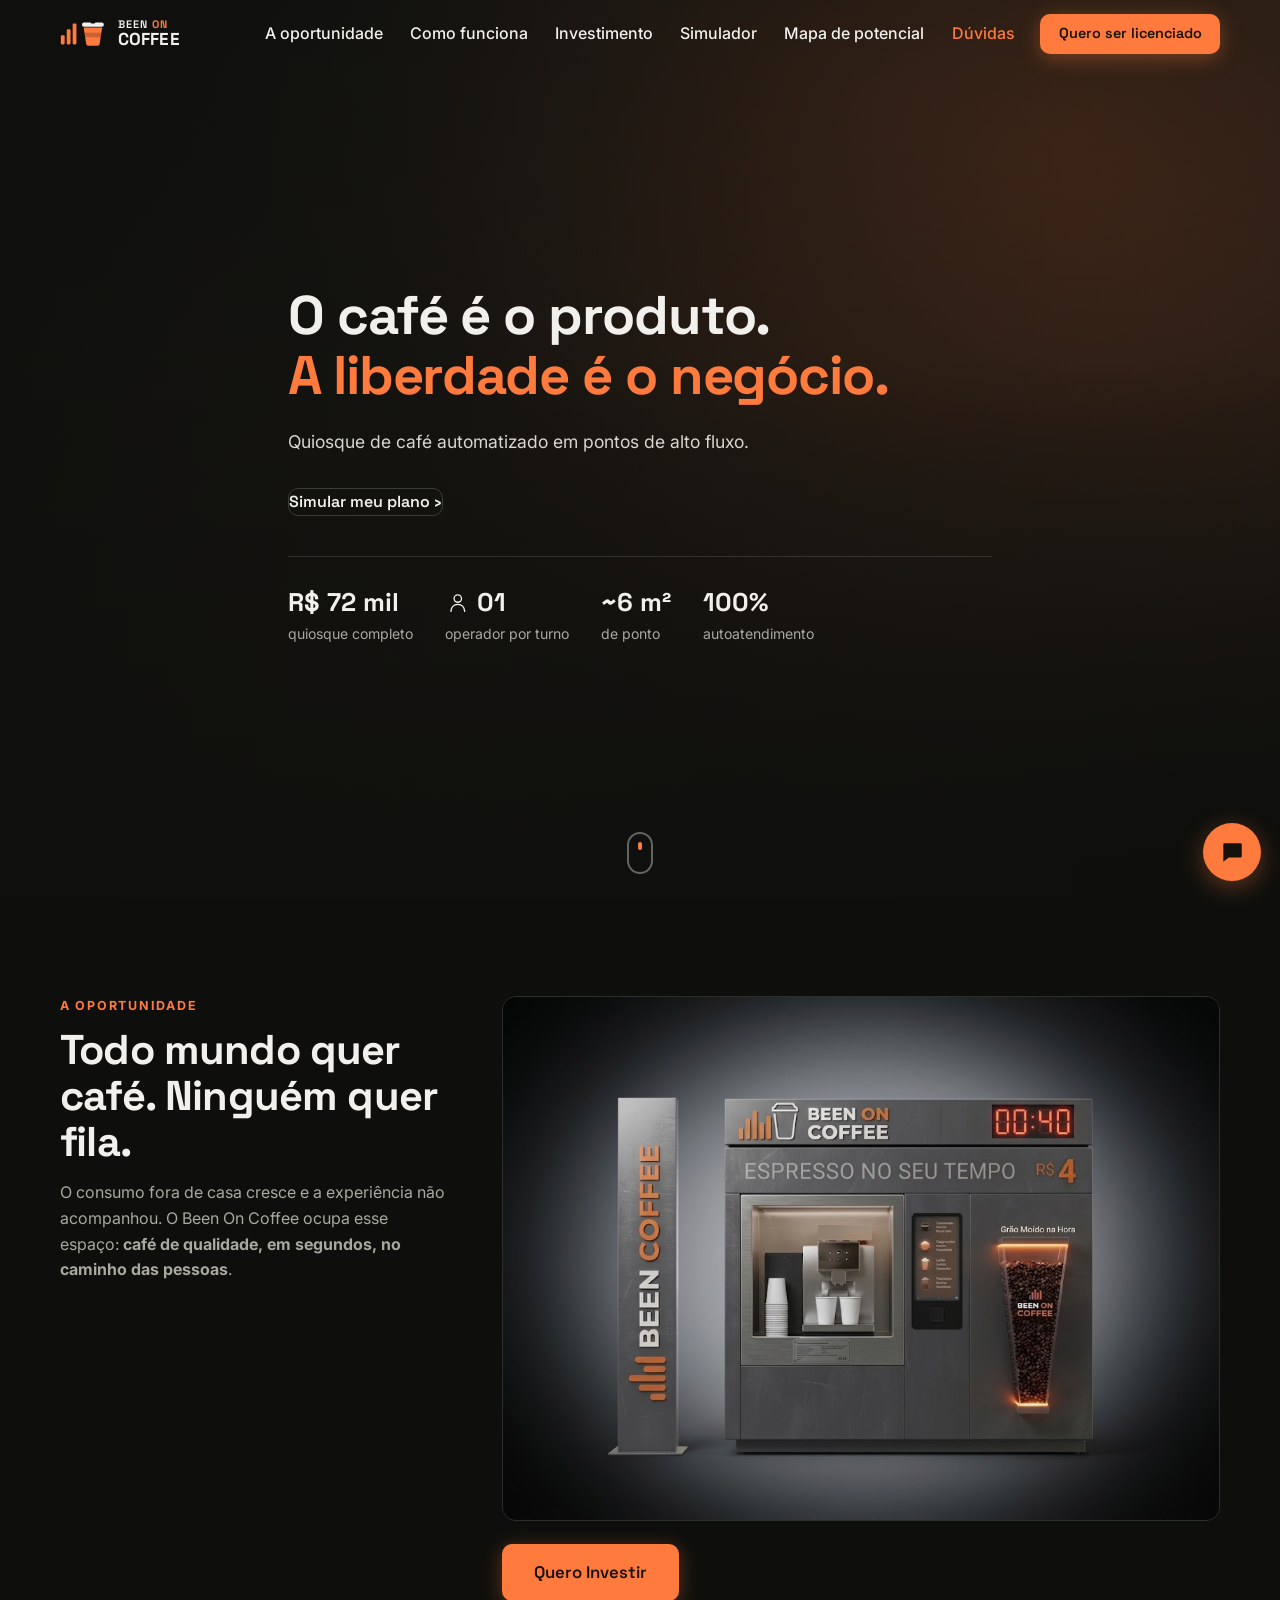
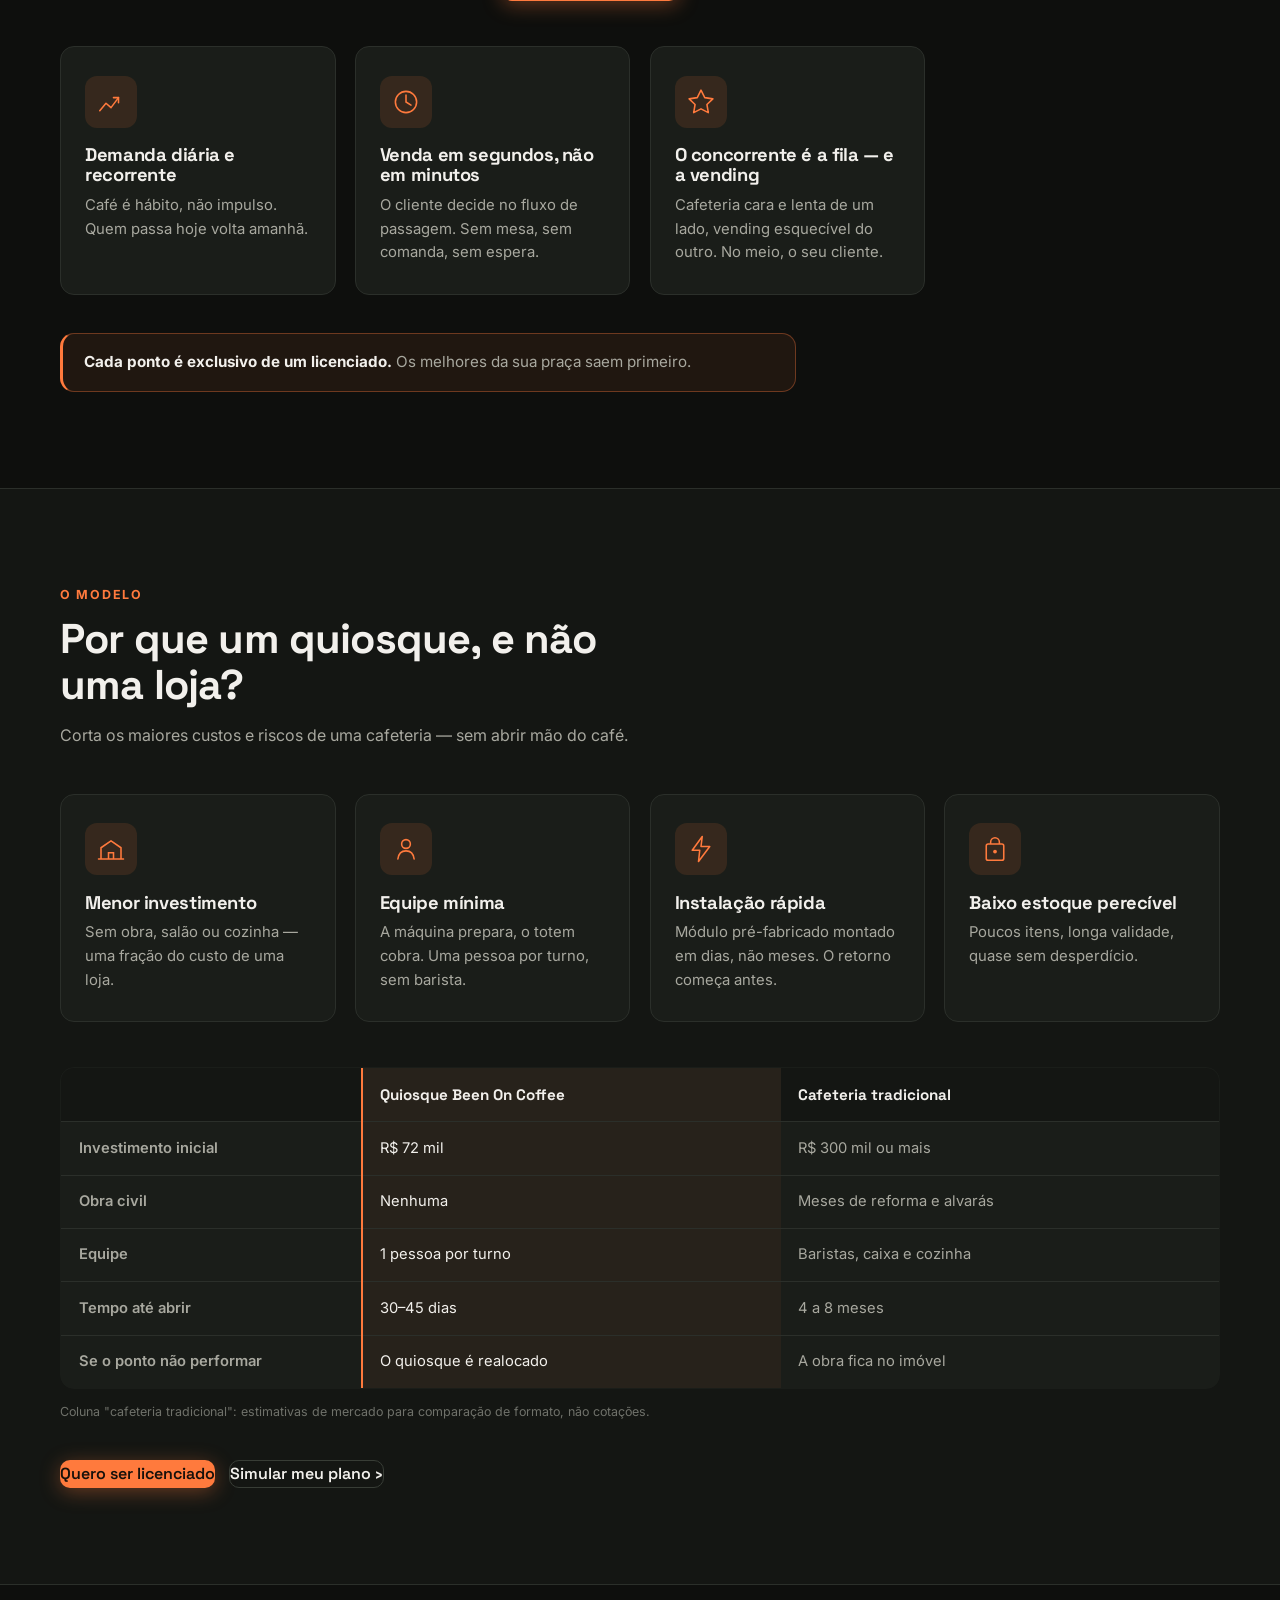
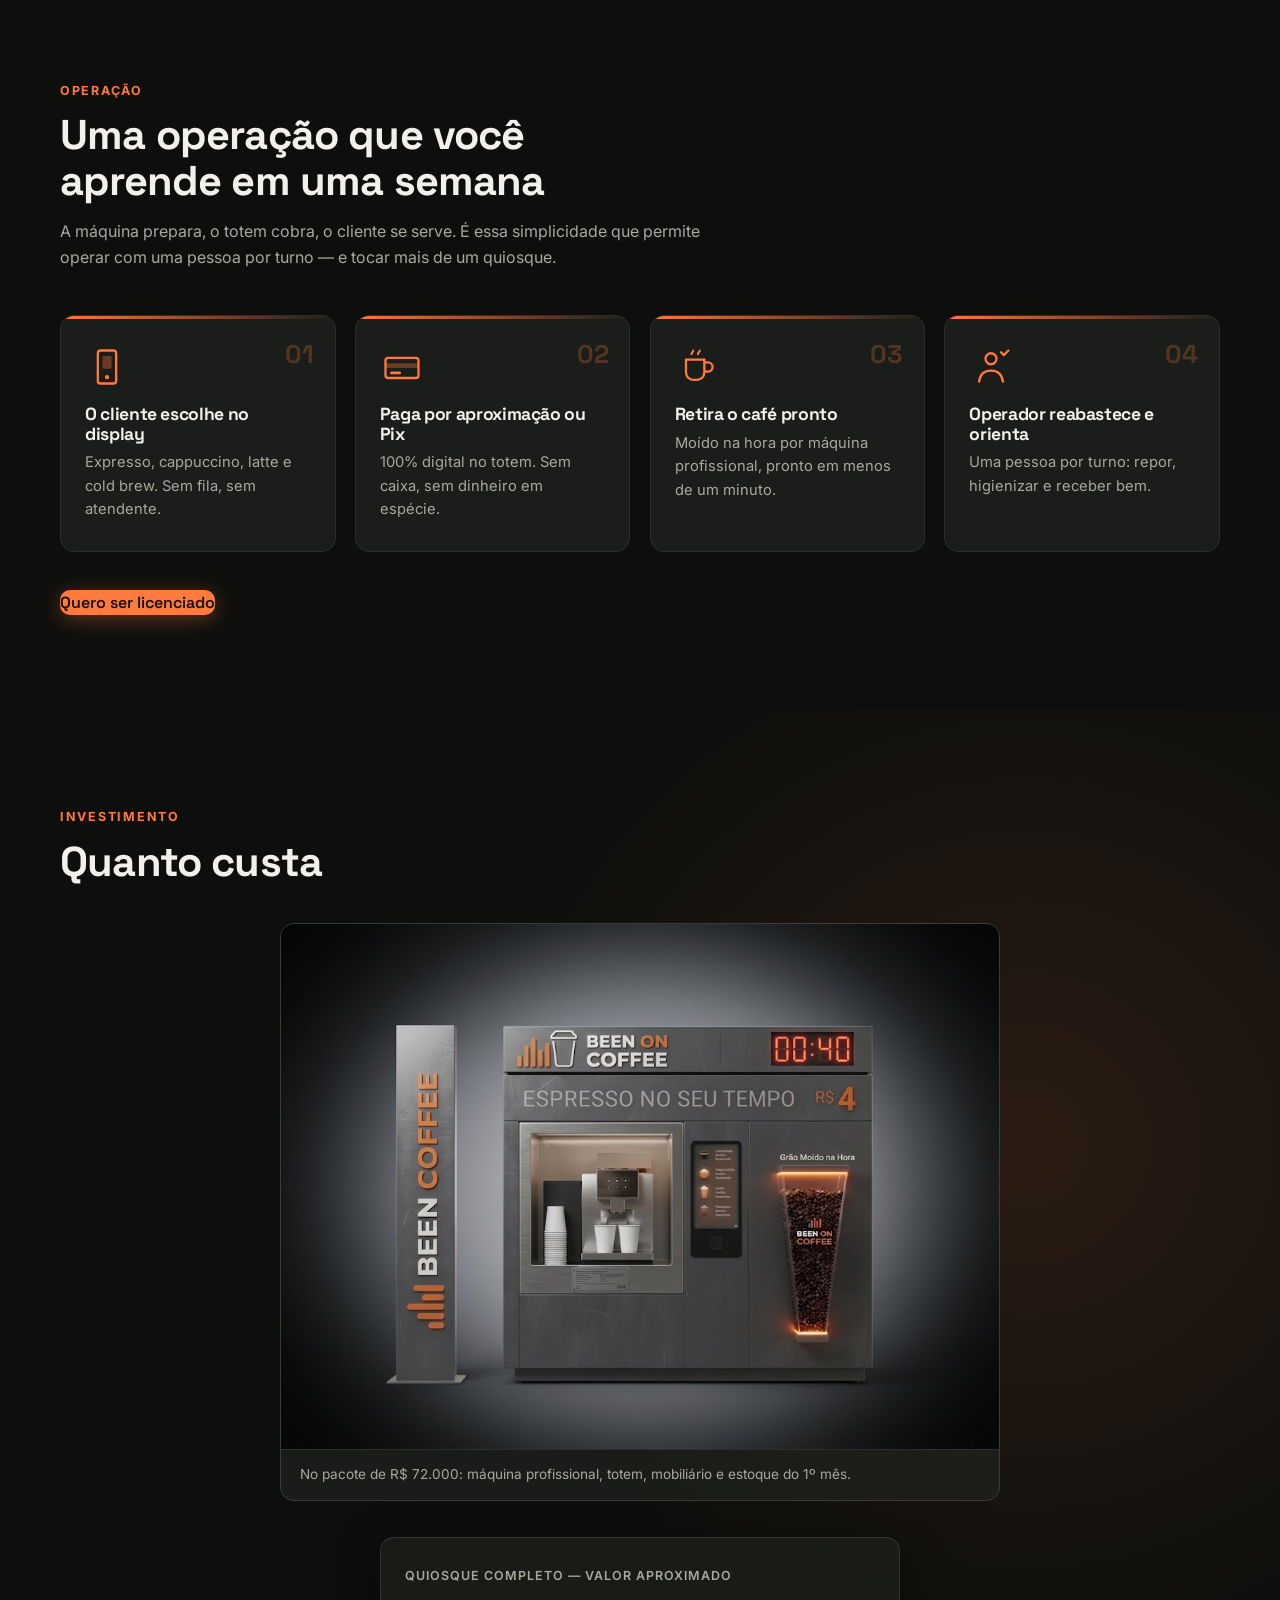
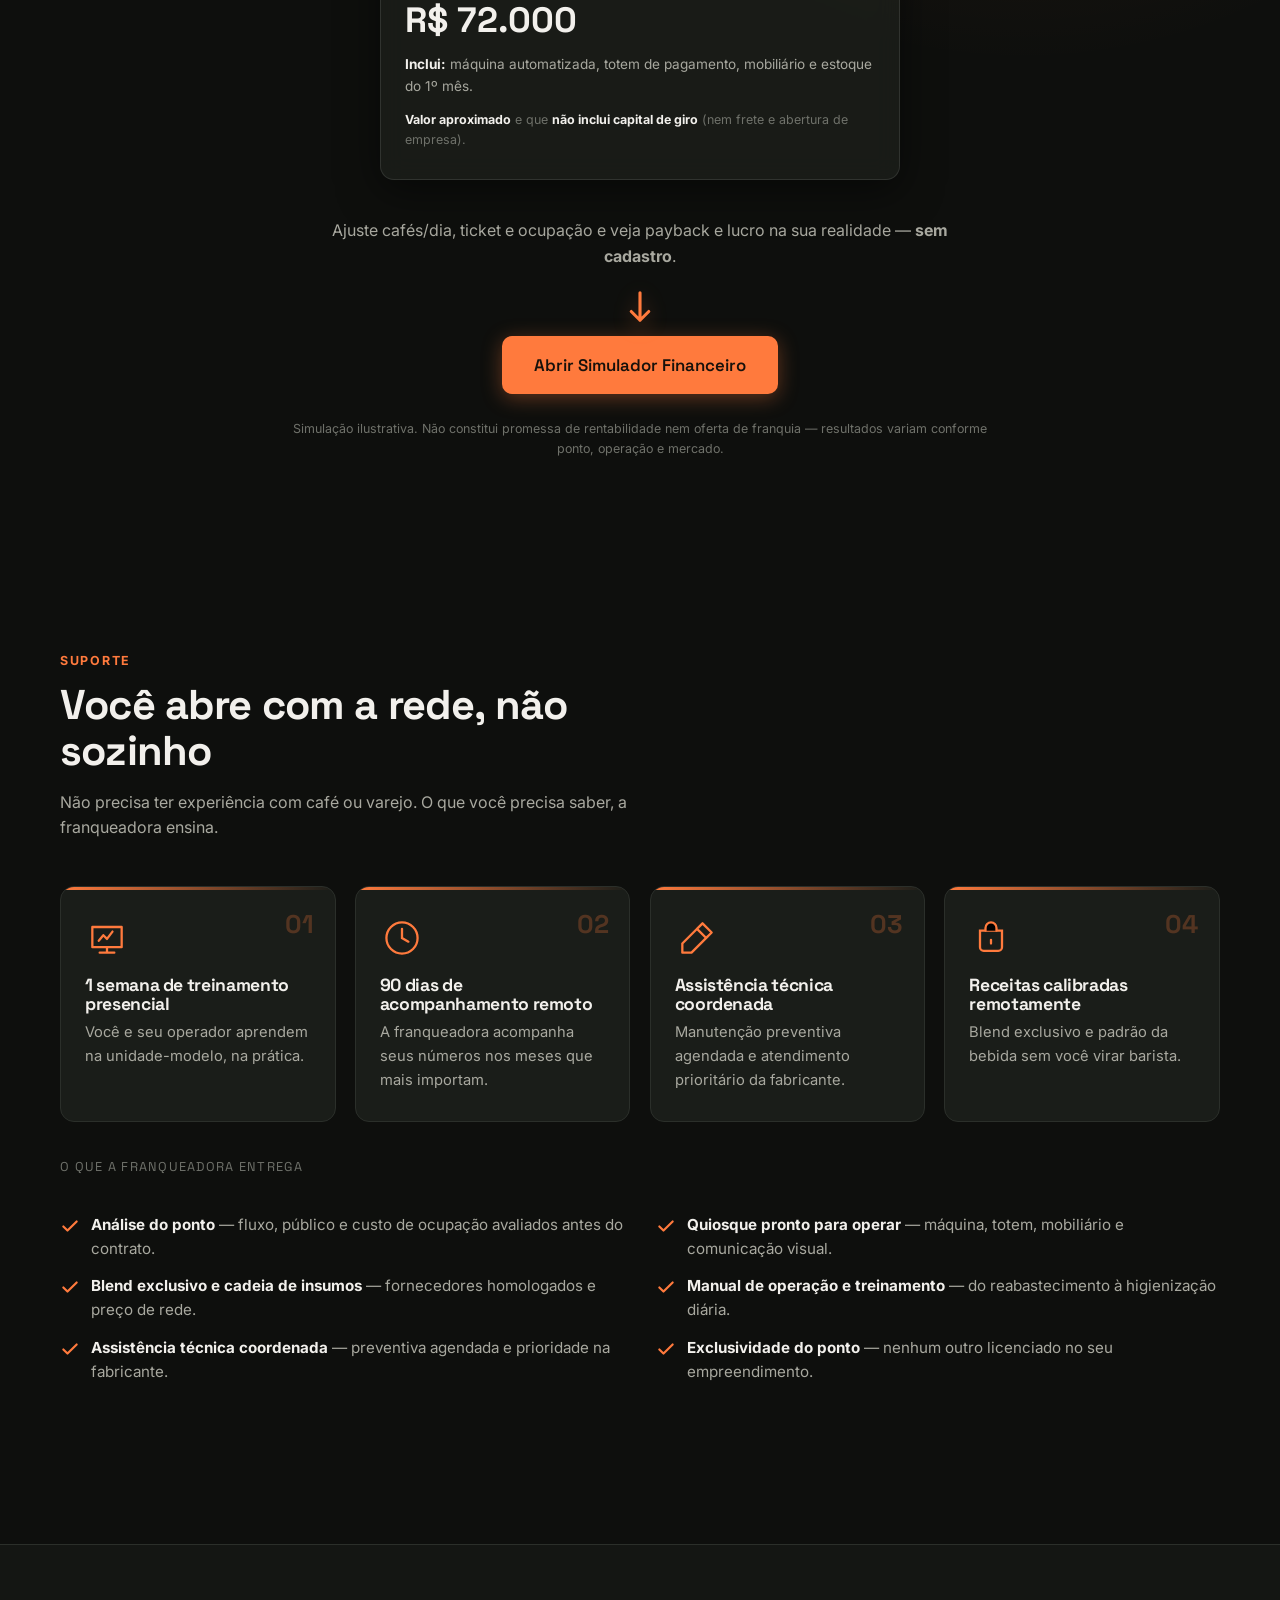
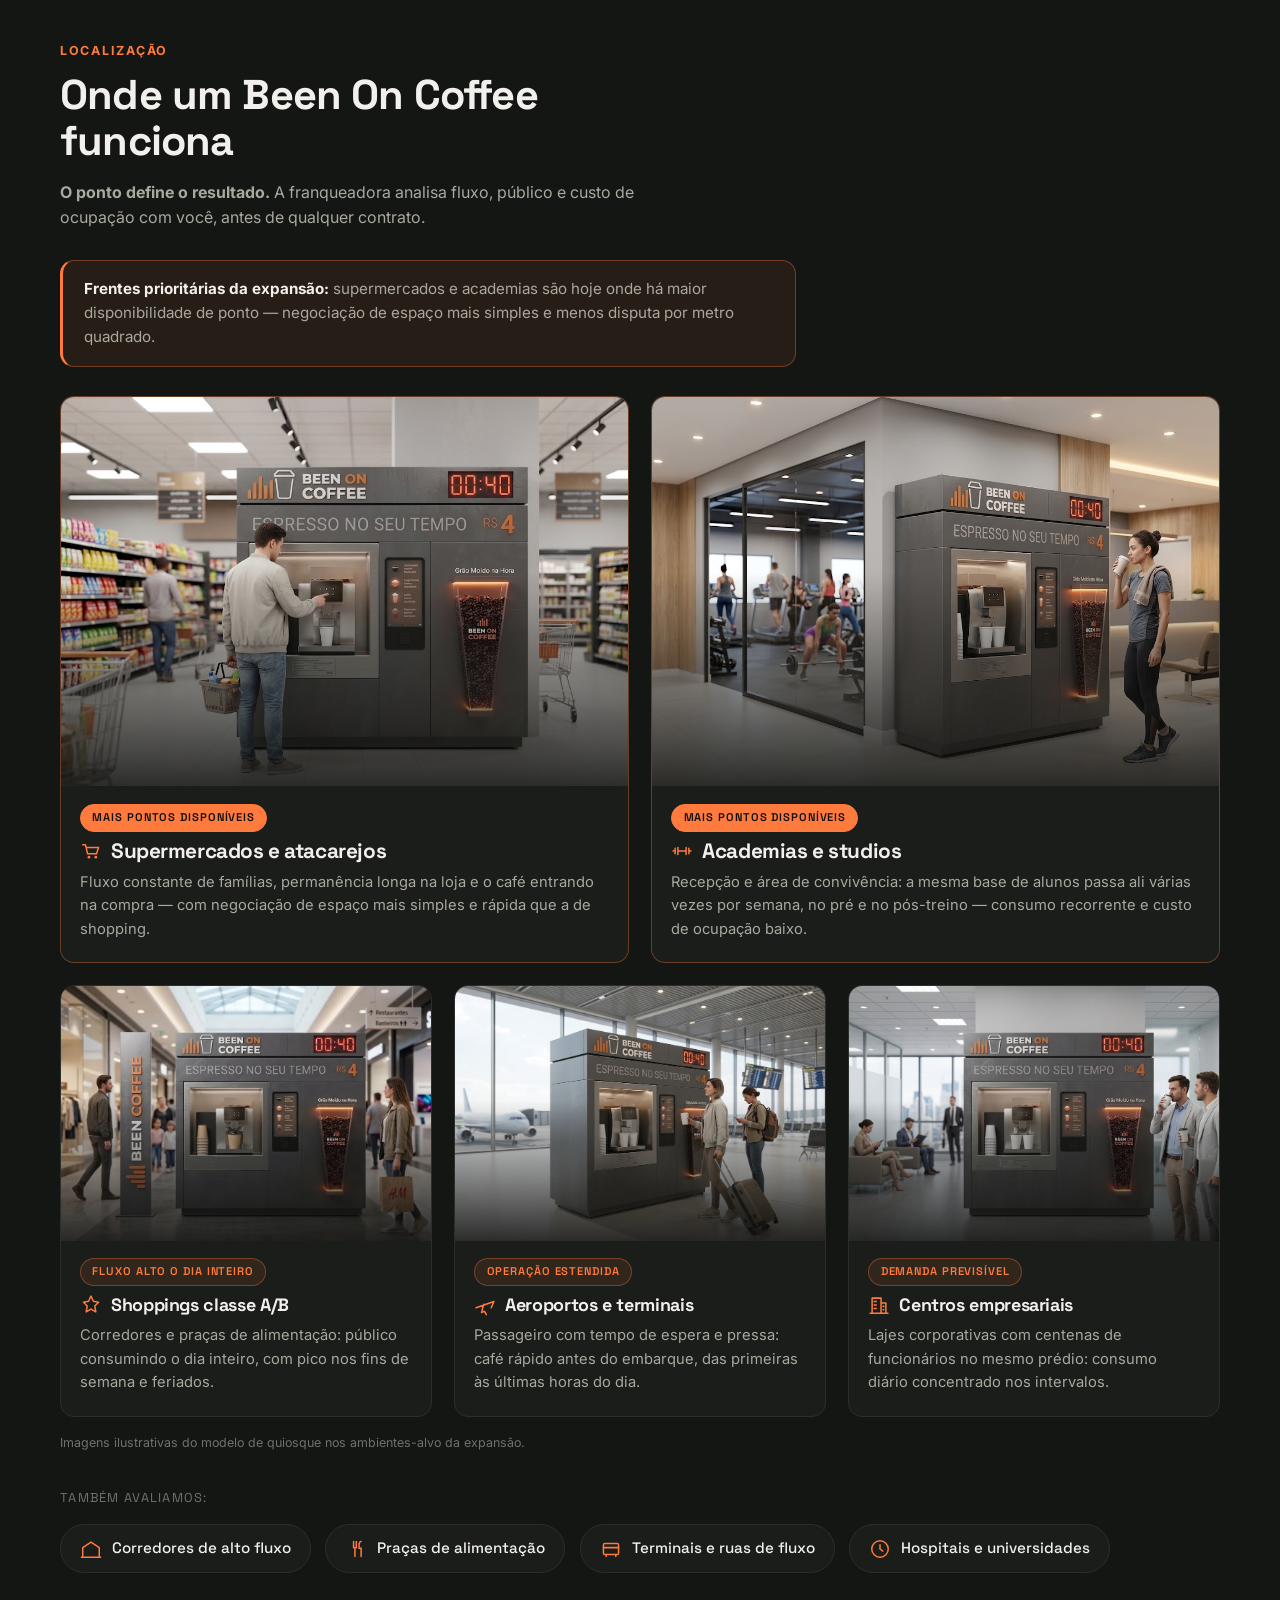
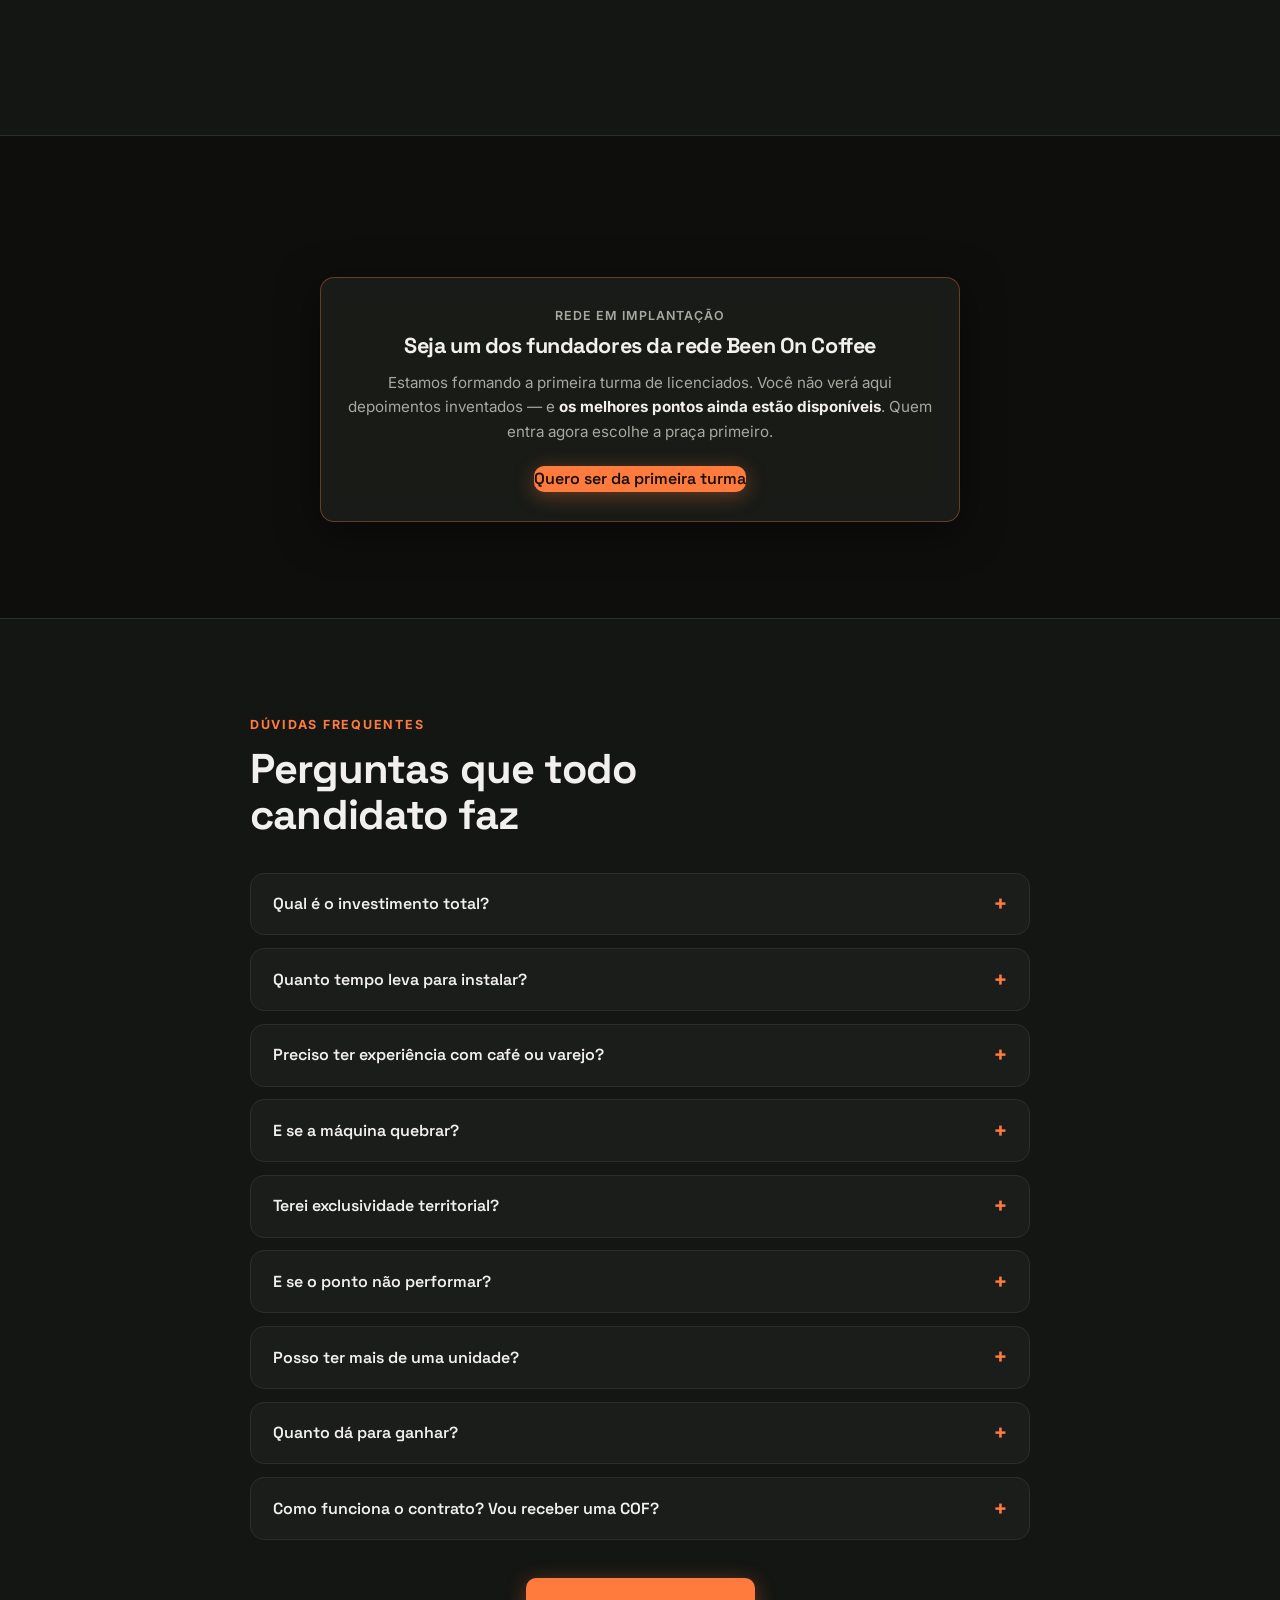
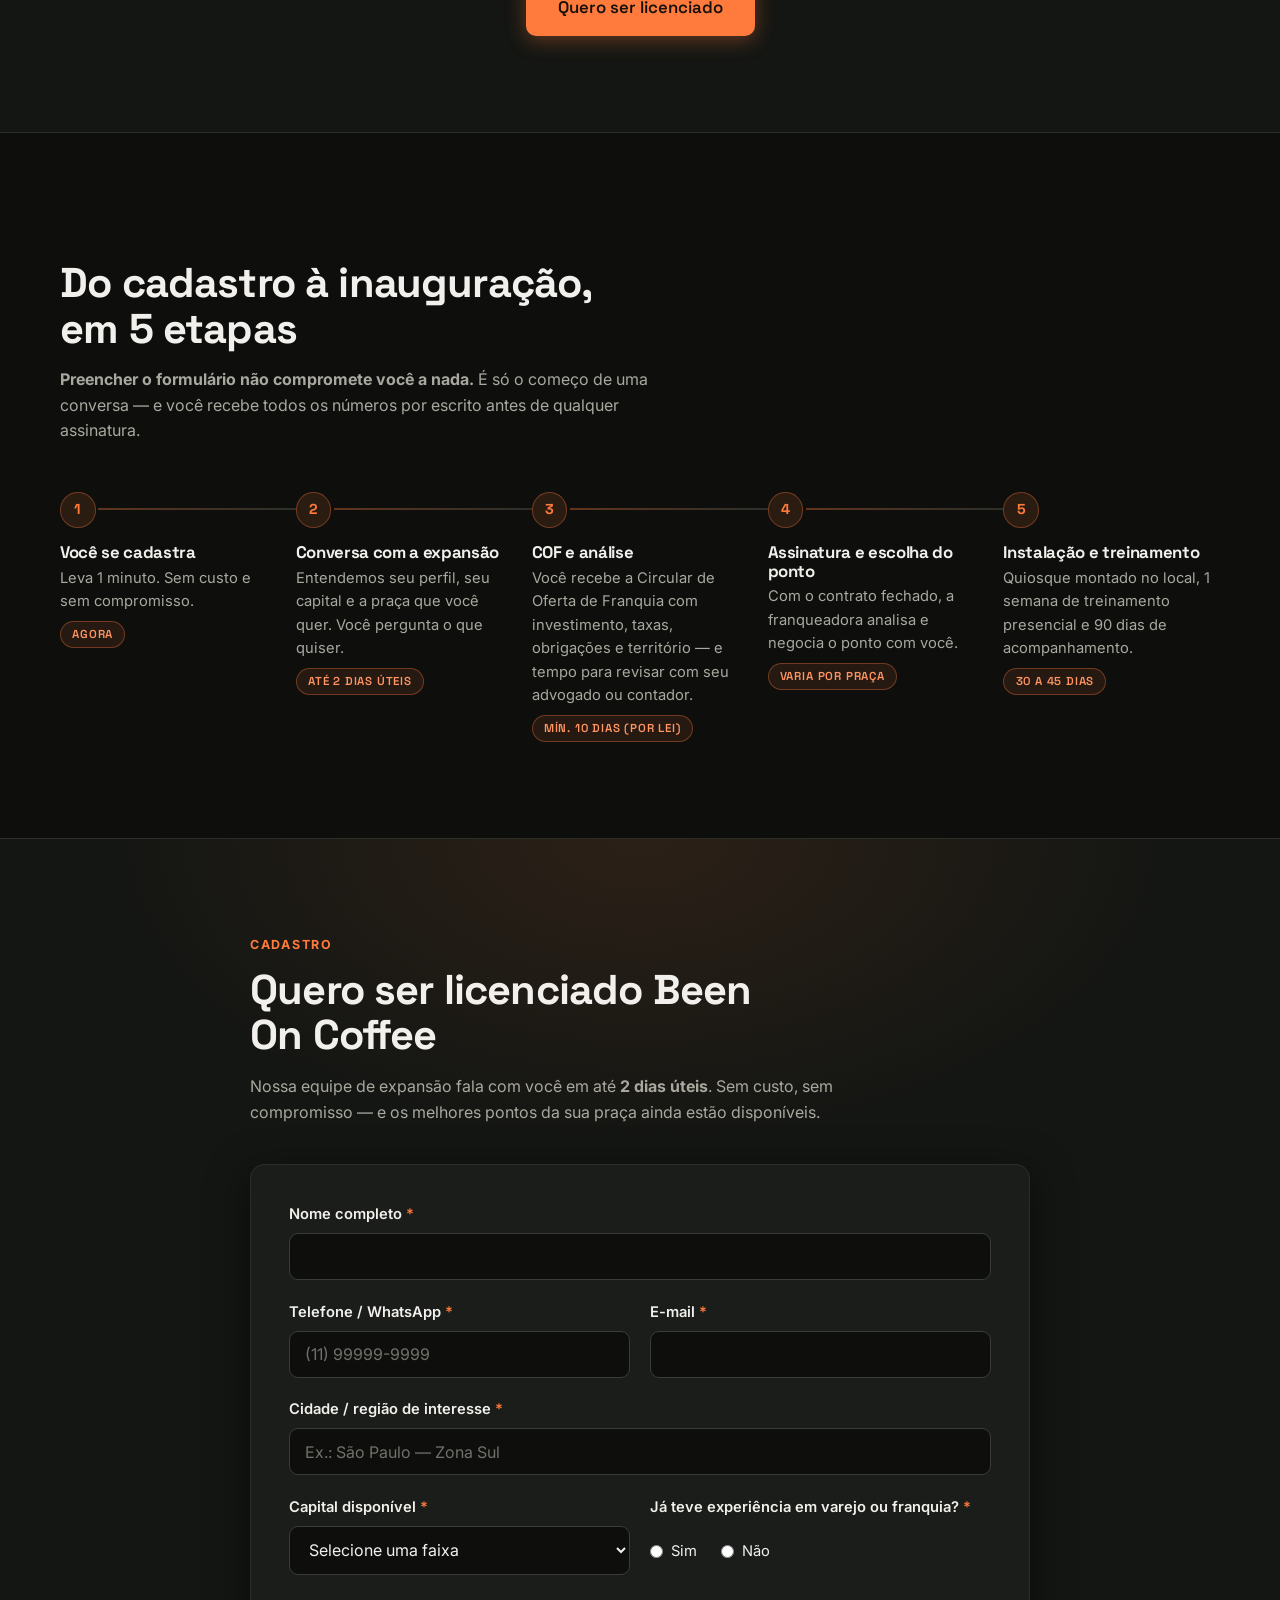
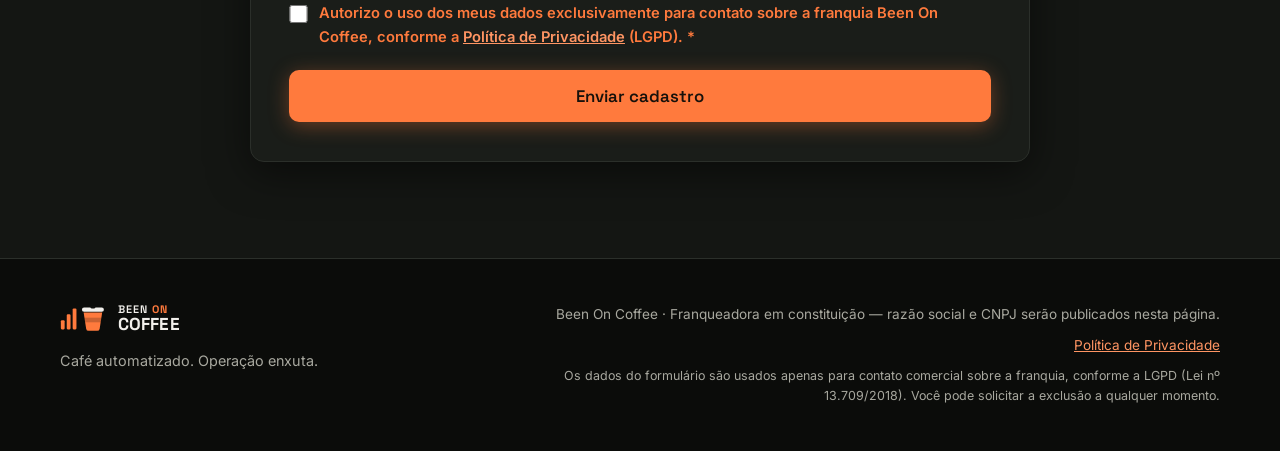
==== commit 5ce5203b: "Move o CTA principal para baixo da foto do quiosque e ajusta playlist do hero Troca o texto do botao" ====
--- a/index.html
+++ b/index.html
@@ -105,7 +105,7 @@
          ============================================================ -->
     <section class="hero" id="hero">
       <!-- VÍDEO DE FUNDO — carregado pelo js/script.js, com peso em mente:
-             • desktop → 2 vídeos em sequência (hero-coffee-novo-2 → hero-coffee-novo);
+             • desktop → 2 vídeos em sequência (hero-coffee-novo [copo] → hero-coffee-novo-2 [quiosque]);
              • celular → só o hero-coffee-novo-2 (1,8 MB) em loop nativo, o que
                corta ~3 MB de download em cada visita pelo telefone;
              • economia de dados / 2G / 3G / movimento reduzido → nenhum vídeo,
@@ -142,7 +142,6 @@
           Quiosque de café automatizado em pontos de alto fluxo.
         </p>
         <div class="hero__acoes">
-          <a href="#cadastro" class="botao botao--grande">Quero ser licenciado</a>
           <a href="simulador.html" class="botao botao--fantasma">Simular meu plano ›</a>
         </div>
         <ul class="hero__provas" aria-label="Destaques do modelo">
@@ -171,10 +170,13 @@
     <section class="secao" id="oportunidade">
       <div class="container">
         <div class="container--duas-colunas oportunidade__intro">
-          <div class="oportunidade__imagem revelar">
-            <img src="assets/quiosque/been-on-coffee-fundo-cinza.jpg"
-                 alt="Quiosque de autoatendimento Been On Coffee completo — máquina, totem, display e dispenser de grãos"
-                 loading="lazy" width="1024" height="749" />
+          <div class="oportunidade__bloco revelar">
+            <div class="oportunidade__imagem">
+              <img src="assets/quiosque/been-on-coffee-fundo-cinza.jpg"
+                   alt="Quiosque de autoatendimento Been On Coffee completo — máquina, totem, display e dispenser de grãos"
+                   loading="lazy" width="1024" height="749" />
+            </div>
+            <a href="#cadastro" class="botao botao--grande oportunidade__cta">Quero Investir</a>
           </div>
           <div class="oportunidade__texto">
             <p class="secao__rotulo revelar">A oportunidade</p>
--- a/css/styles.css
+++ b/css/styles.css
@@ -1052,10 +1052,12 @@
   background: var(--grafite-800);
 }
 .oportunidade__imagem img { width: 100%; height: auto; display: block; }
+.oportunidade__cta { margin-top: 1.4rem; width: 100%; }
 @media (min-width: 800px) {
-  .oportunidade__imagem { order: 2; }
+  .oportunidade__bloco { order: 2; }
   .oportunidade__texto { order: 1; }
   .oportunidade__intro { grid-template-columns: .7fr 1.3fr; }
+  .oportunidade__cta { width: auto; }
 }
 
 /* Foto do quiosque completo: destaque do pacote em "Investimento" */
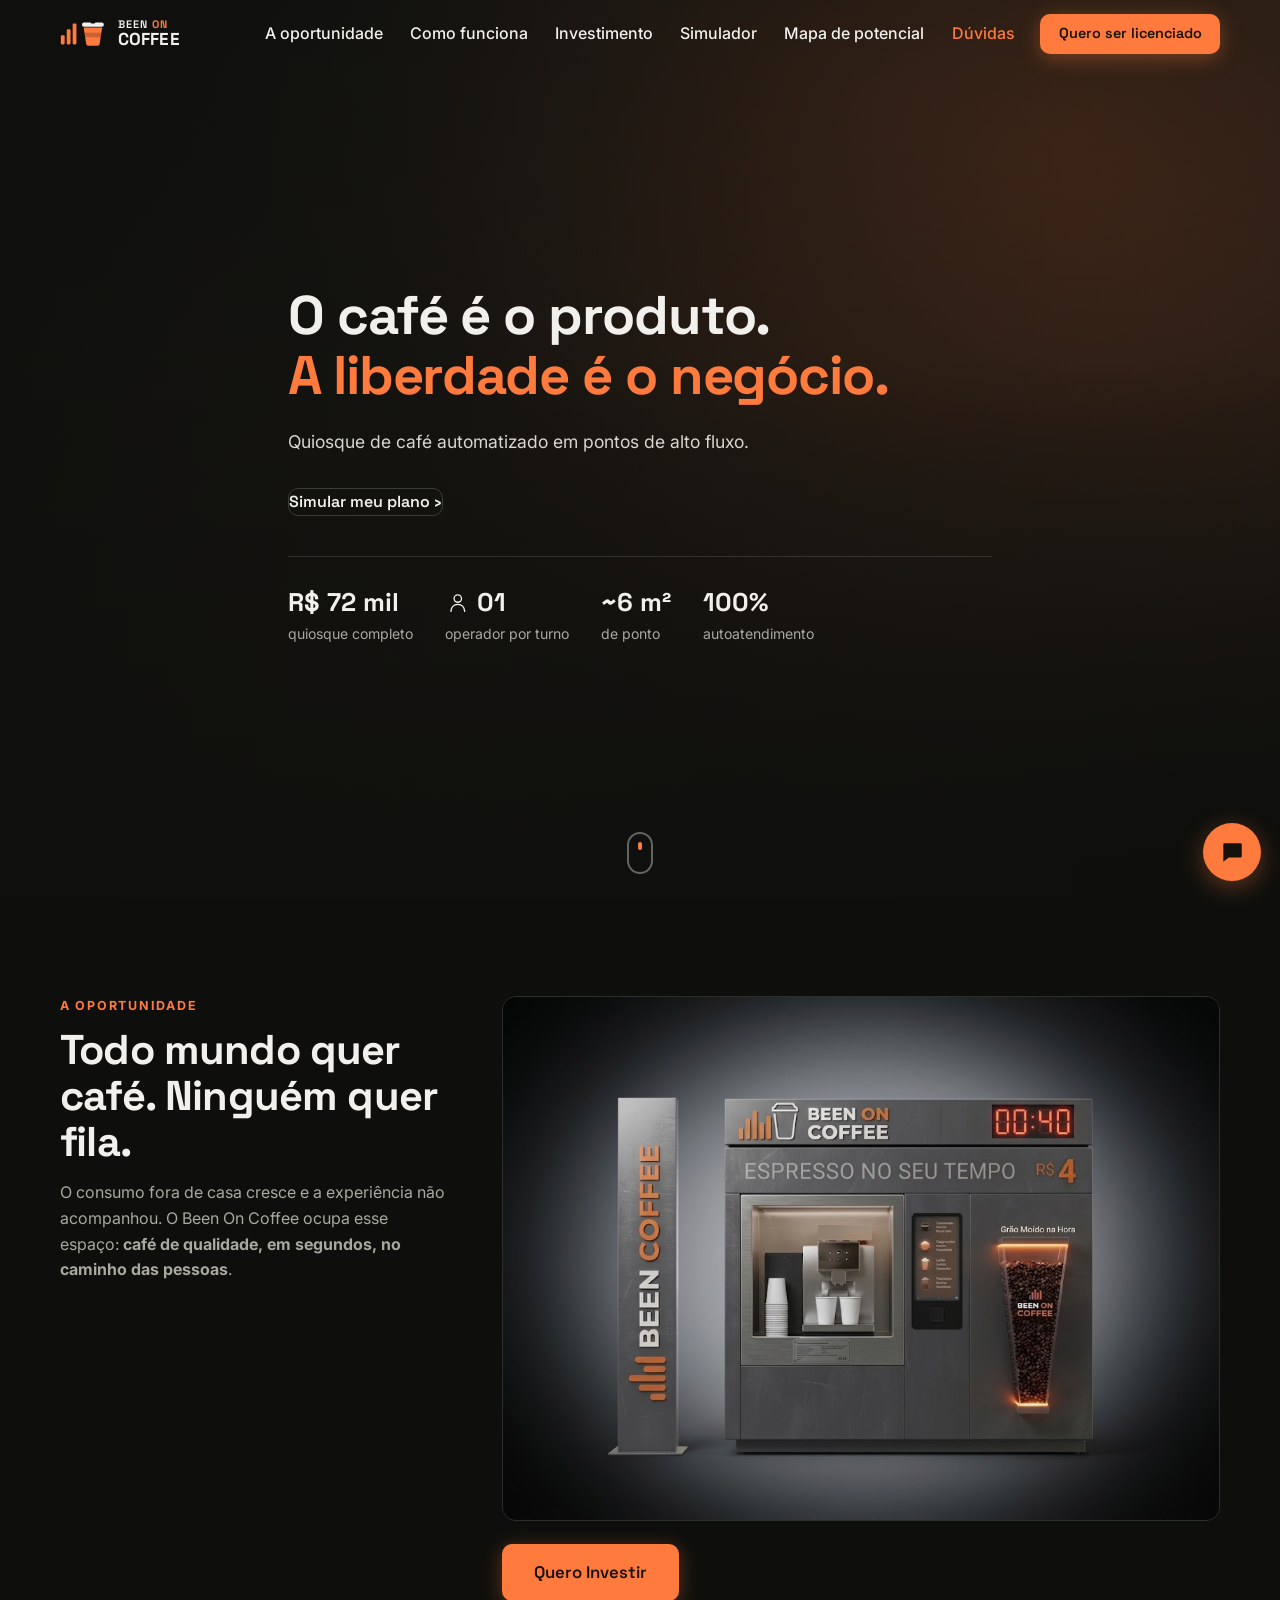
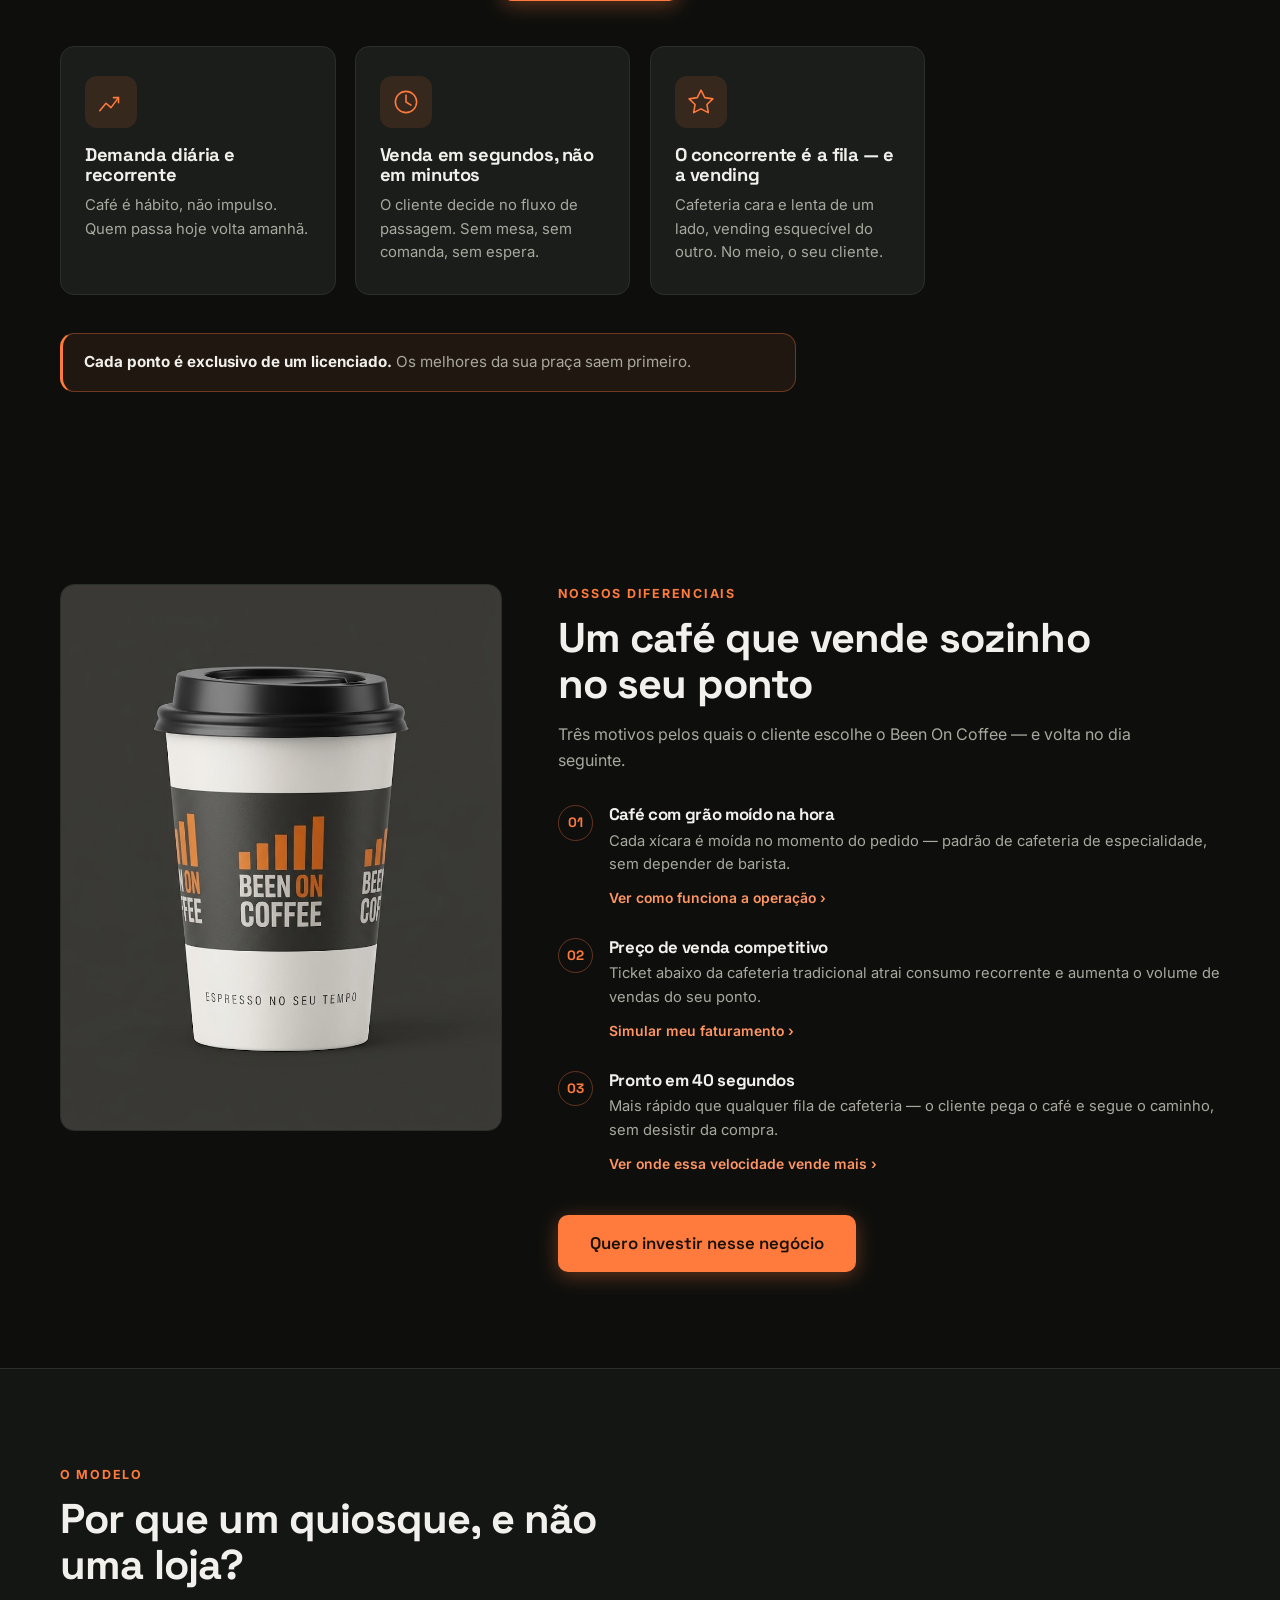
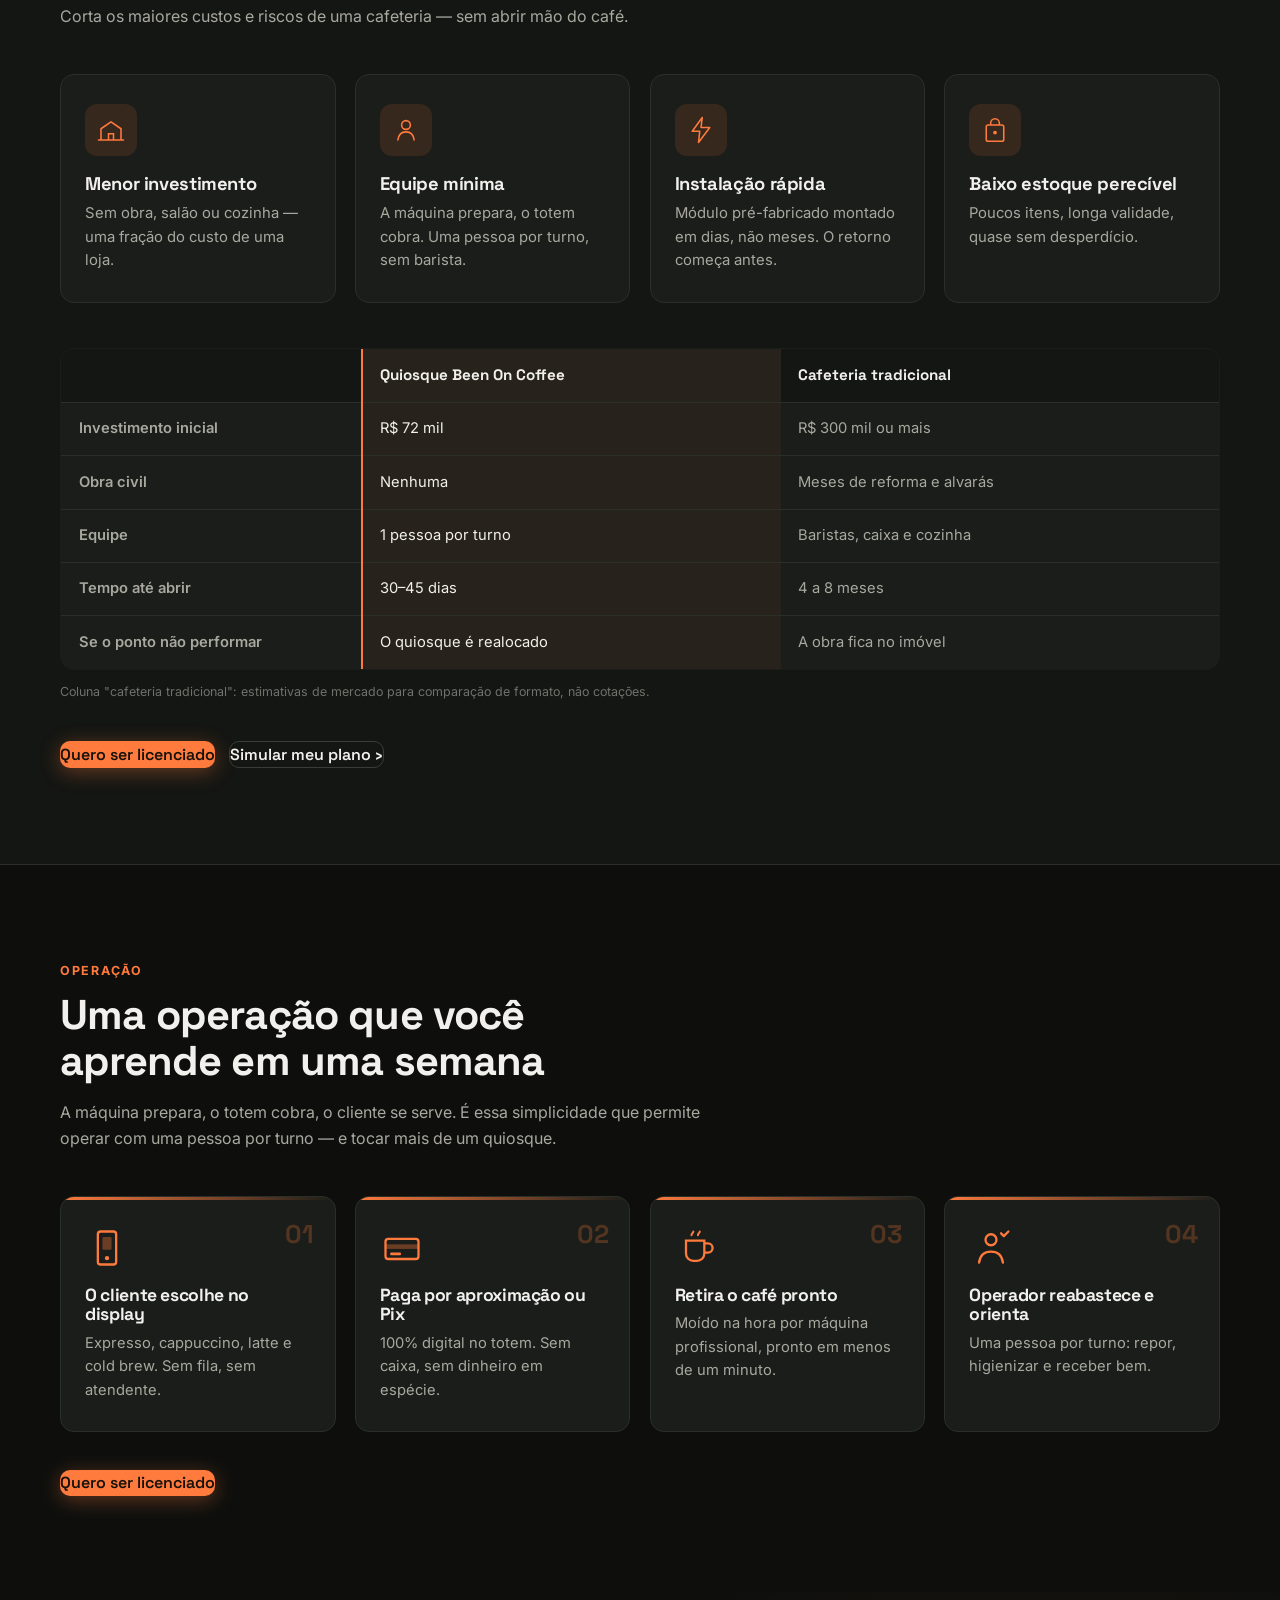
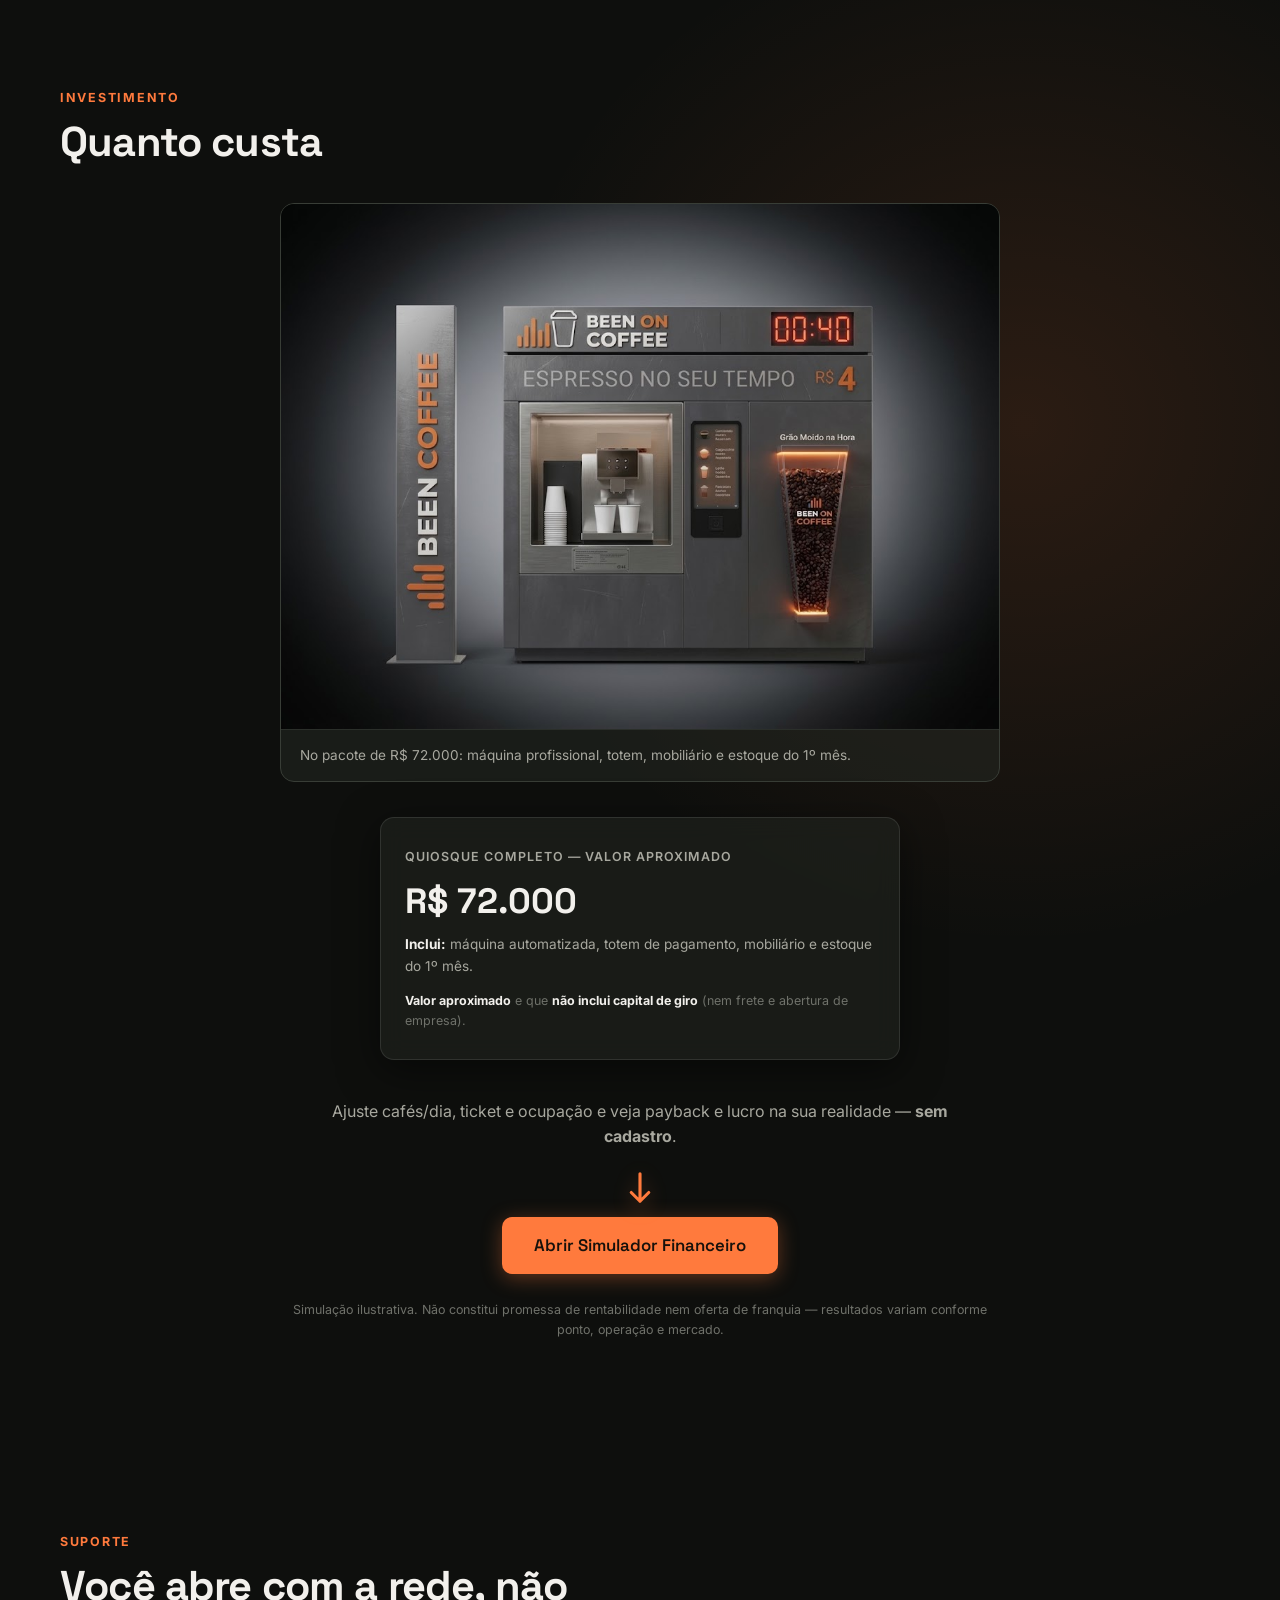
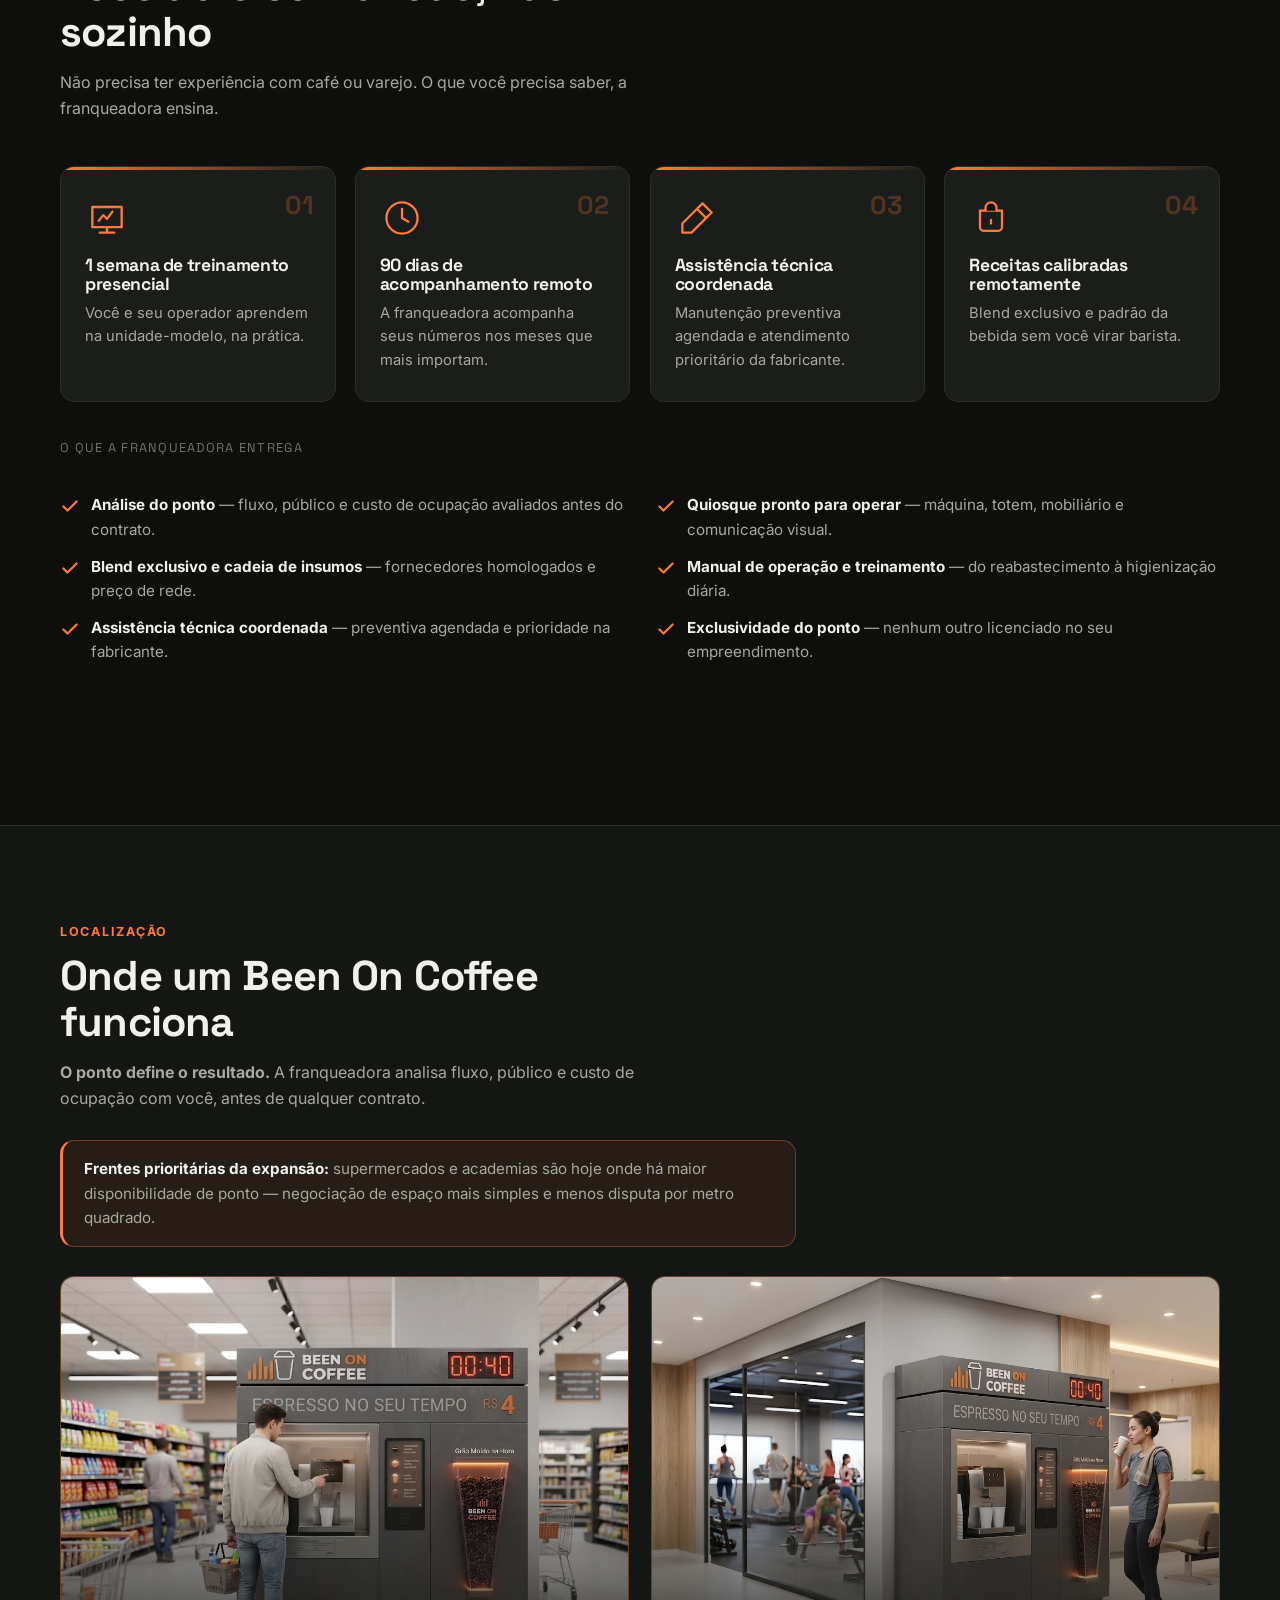
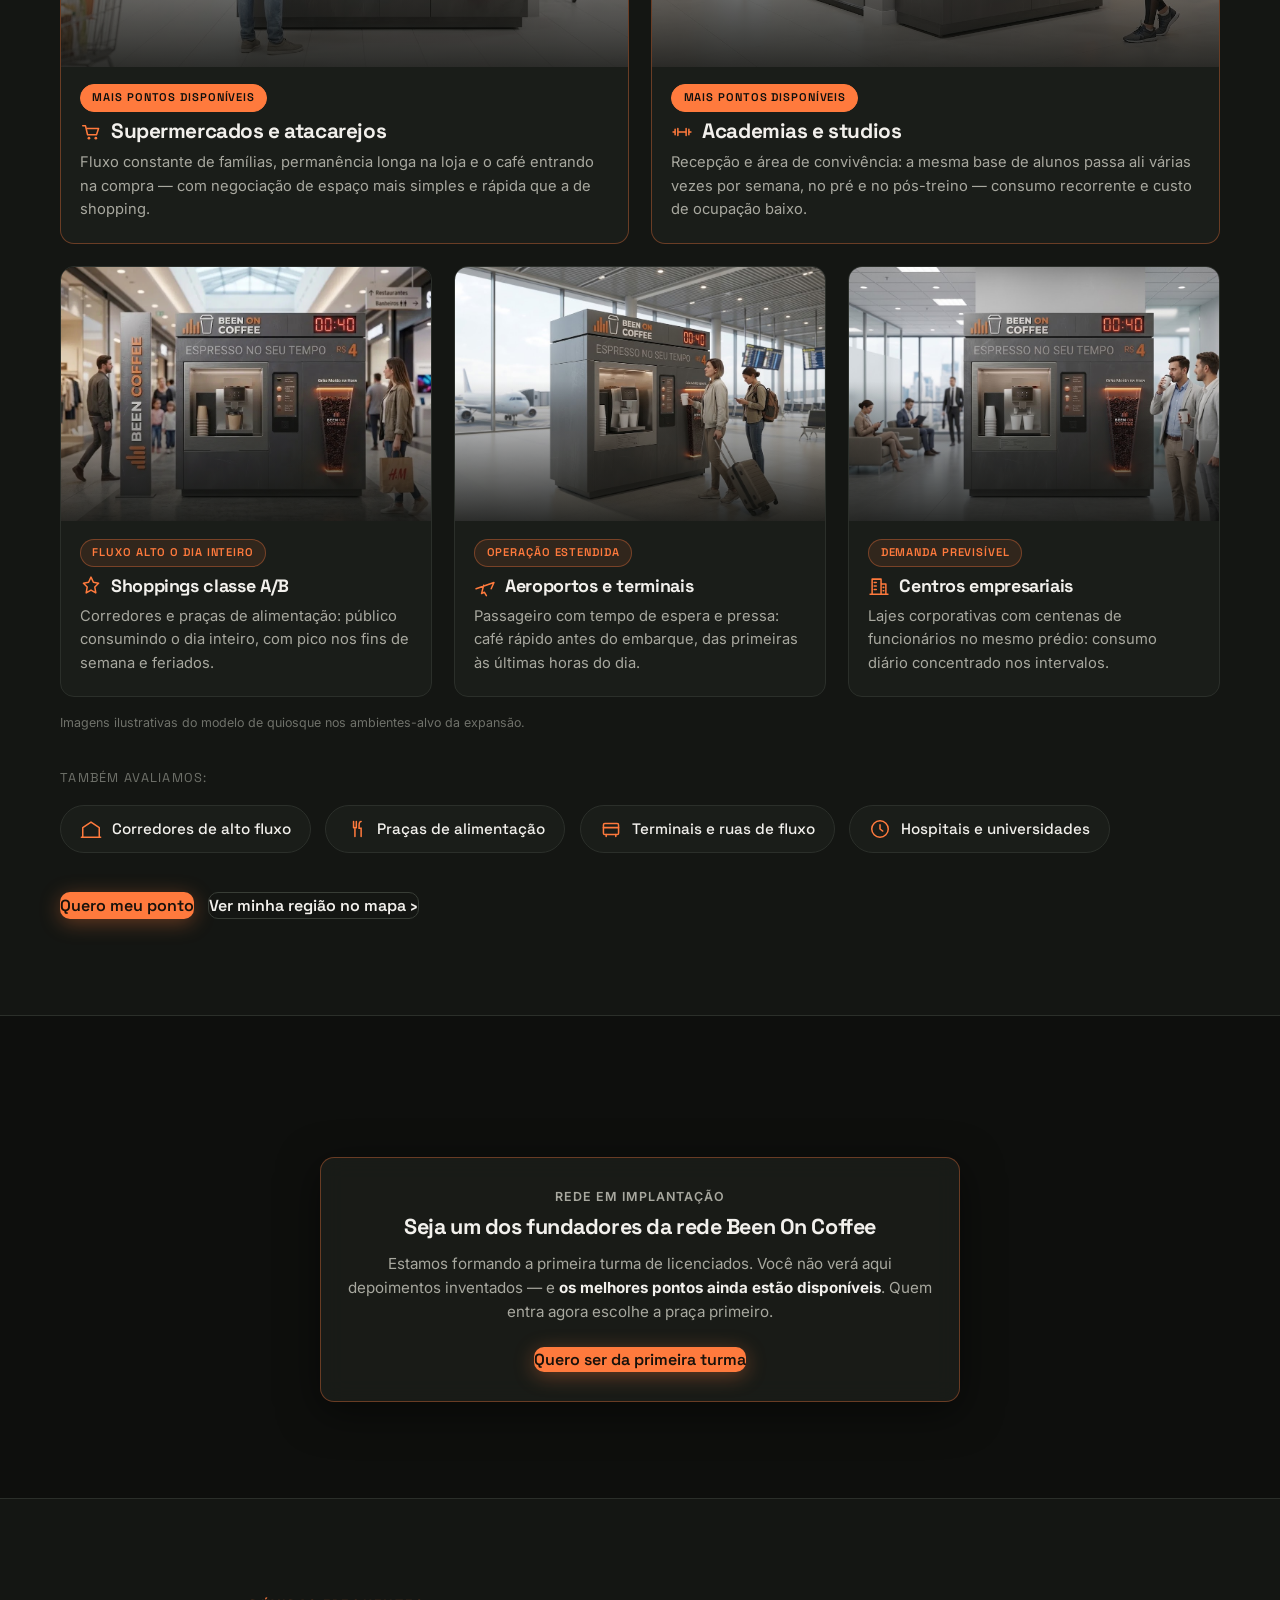
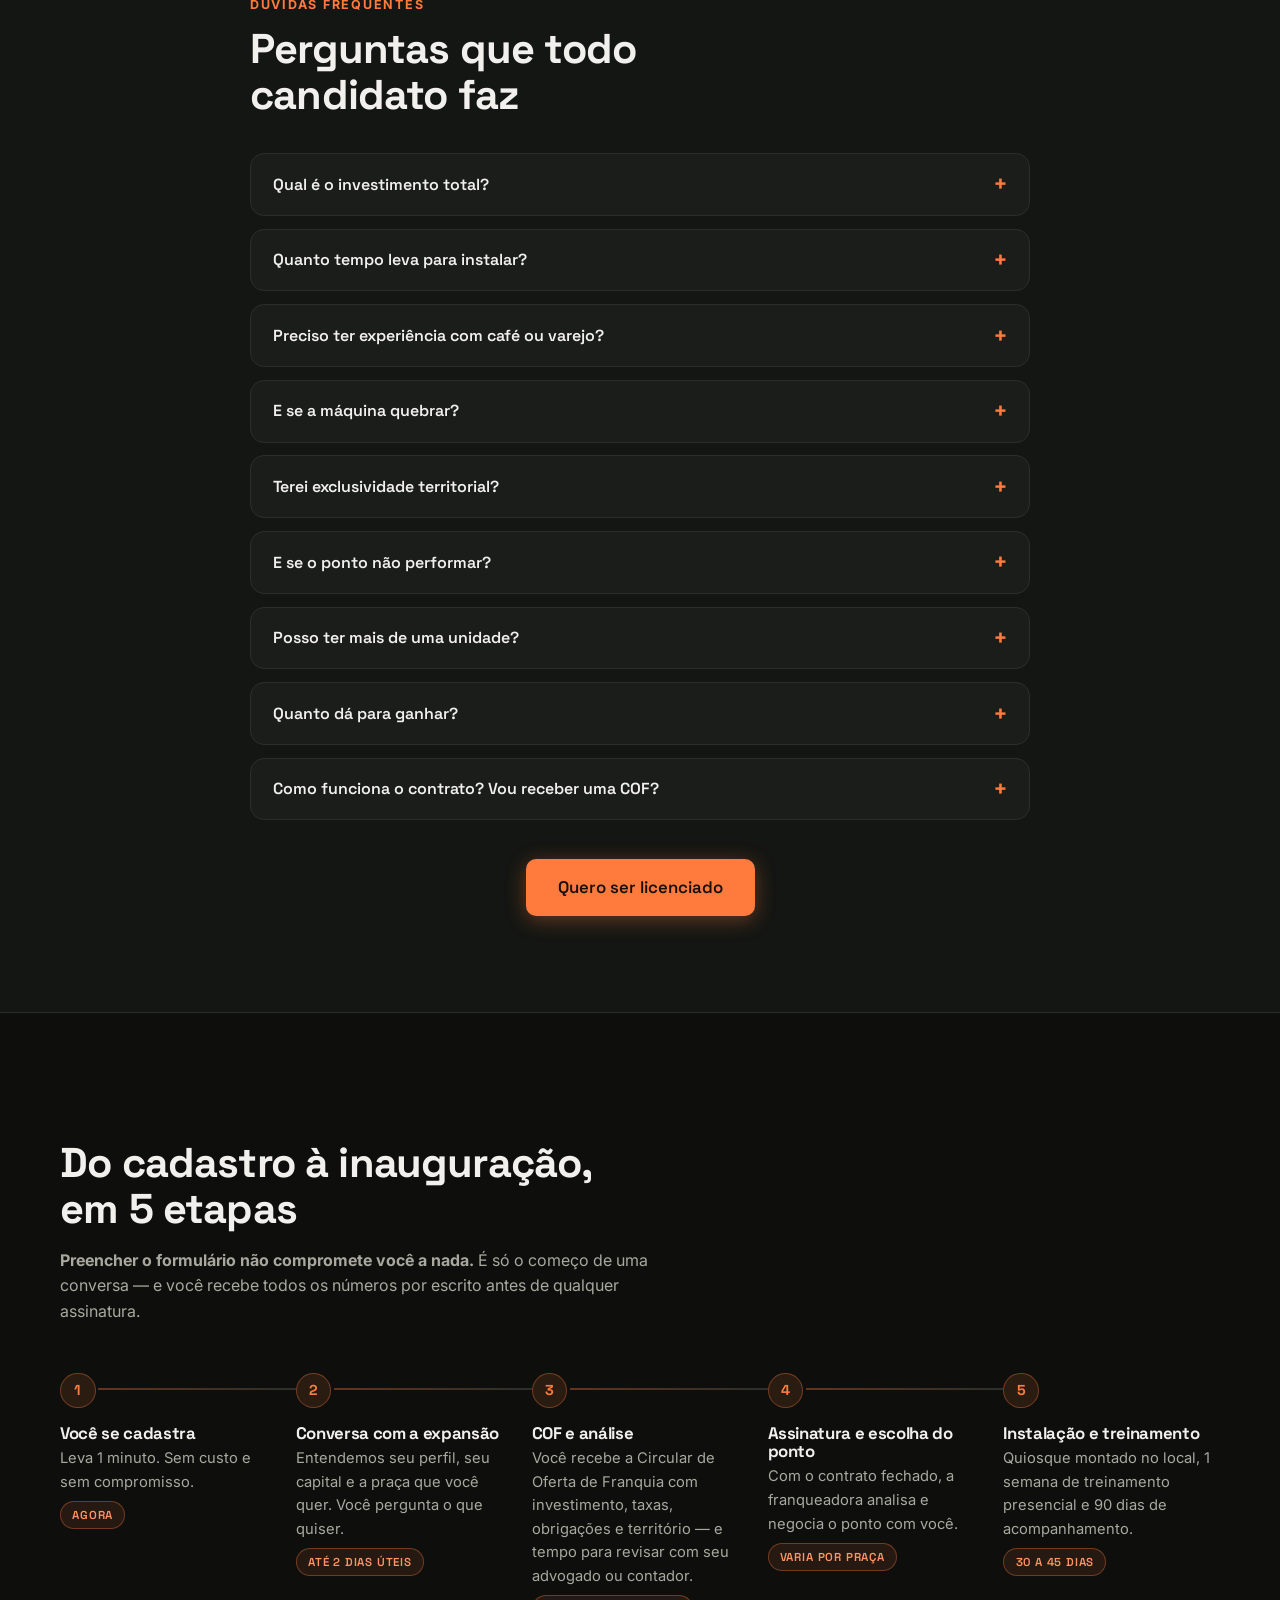
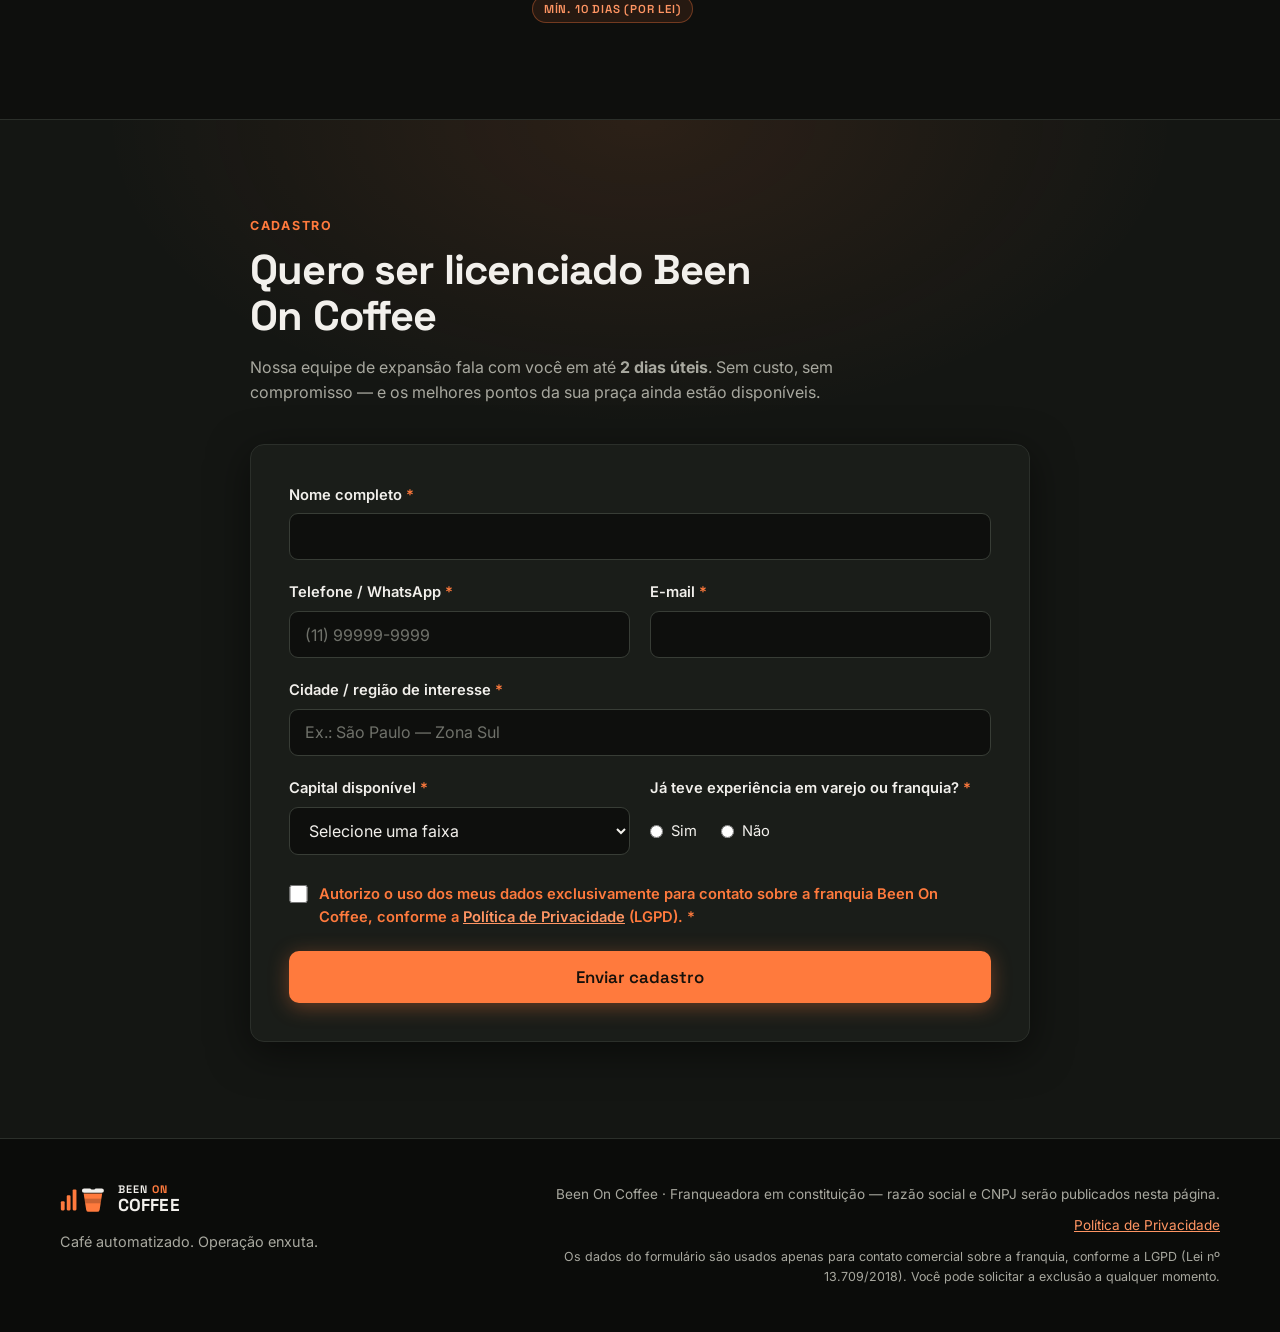
==== commit 1db4d6af: "Adiciona secao "Nossos diferenciais" com foto do copo Been On Coffee Nova secao entre "A oportunidad" ====
--- a/index.html
+++ b/index.html
@@ -25,7 +25,9 @@
   <meta name="twitter:card" content="summary_large_image" />
   <meta name="theme-color" content="#0e0f0d" />
 
-  <link rel="icon" href="assets/favicon.svg" type="image/svg+xml" />
+  <link rel="icon" href="assets/favicon-copo-32.png" sizes="32x32" type="image/png" />
+  <link rel="icon" href="assets/favicon-copo-512.png" sizes="512x512" type="image/png" />
+  <link rel="apple-touch-icon" href="assets/favicon-copo-180.png" />
   <link rel="preconnect" href="https://fonts.googleapis.com" />
   <link rel="preconnect" href="https://fonts.gstatic.com" crossorigin />
   <link href="https://fonts.googleapis.com/css2?family=Space+Grotesk:wght@500;600;700&family=Inter:wght@400;500;600&display=swap" rel="stylesheet" />
@@ -217,6 +219,65 @@
           <strong>Cada ponto é exclusivo de um licenciado.</strong> Os melhores da
           sua praça saem primeiro.
         </p>
+      </div>
+    </section>
+
+    <!-- ============================================================
+         2B. NOSSOS DIFERENCIAIS (foto do copo Been On Coffee)
+         Objetivo comercial: logo depois de expor o problema de mercado
+         ("todo mundo quer café, ninguém quer fila"), provar por que ESTE
+         produto vende no ponto do licenciado — antes de entrar na economia
+         do quiosque (seção "O modelo"). Cada diferencial linka para a
+         seção do site que aprofunda a prova daquele ponto.
+         ============================================================ -->
+    <section class="secao" id="diferenciais">
+      <div class="container">
+        <div class="container--duas-colunas diferenciais__intro">
+          <div class="diferenciais__imagem revelar">
+            <img src="assets/produto/copo-been-on-coffee.jpg"
+                 alt="Copo Been On Coffee com a marca impressa e o slogan 'Espresso no seu tempo'"
+                 loading="lazy" width="825" height="1024" />
+          </div>
+          <div class="diferenciais__texto">
+            <p class="secao__rotulo revelar">Nossos diferenciais</p>
+            <h2 class="revelar">Um café que vende sozinho no seu ponto</h2>
+            <p class="secao__sub revelar">
+              Três motivos pelos quais o cliente escolhe o Been On Coffee — e volta
+              no dia seguinte.
+            </p>
+
+            <ol class="diferenciais__lista">
+              <li class="diferencial revelar">
+                <span class="diferencial__numero" aria-hidden="true">01</span>
+                <div class="diferencial__corpo">
+                  <h3>Café com grão moído na hora</h3>
+                  <p>Cada xícara é moída no momento do pedido — padrão de cafeteria de especialidade, sem depender de barista.</p>
+                  <a href="#como-funciona" class="diferencial__link">Ver como funciona a operação ›</a>
+                </div>
+              </li>
+              <li class="diferencial revelar">
+                <span class="diferencial__numero" aria-hidden="true">02</span>
+                <div class="diferencial__corpo">
+                  <h3>Preço de venda competitivo</h3>
+                  <p>Ticket abaixo da cafeteria tradicional atrai consumo recorrente e aumenta o volume de vendas do seu ponto.</p>
+                  <a href="simulador.html" class="diferencial__link">Simular meu faturamento ›</a>
+                </div>
+              </li>
+              <li class="diferencial revelar">
+                <span class="diferencial__numero" aria-hidden="true">03</span>
+                <div class="diferencial__corpo">
+                  <h3>Pronto em 40 segundos</h3>
+                  <p>Mais rápido que qualquer fila de cafeteria — o cliente pega o café e segue o caminho, sem desistir da compra.</p>
+                  <a href="#ponto-ideal" class="diferencial__link">Ver onde essa velocidade vende mais ›</a>
+                </div>
+              </li>
+            </ol>
+
+            <div class="cta-secao revelar">
+              <a href="#cadastro" class="botao botao--grande">Quero investir nesse negócio</a>
+            </div>
+          </div>
+        </div>
       </div>
     </section>
 
--- a/css/styles.css
+++ b/css/styles.css
@@ -1060,6 +1060,55 @@
   .oportunidade__cta { width: auto; }
 }
 
+/* Foto do copo Been On Coffee: seção "Nossos diferenciais" */
+.diferenciais__imagem {
+  max-width: 300px;
+  margin-inline: auto;
+  border-radius: var(--raio);
+  overflow: hidden;
+  border: 1px solid var(--borda);
+  background: var(--grafite-800);
+}
+.diferenciais__imagem img { width: 100%; height: auto; display: block; }
+.diferenciais__lista {
+  list-style: none;
+  margin: 2rem 0 0;
+  padding: 0;
+  display: flex;
+  flex-direction: column;
+  gap: 1.7rem;
+}
+.diferencial { display: flex; gap: 1rem; align-items: flex-start; }
+.diferencial__numero {
+  flex: none;
+  display: grid;
+  place-items: center;
+  width: 2.2rem;
+  height: 2.2rem;
+  border-radius: 999px;
+  border: 1px solid var(--neon-brilho);
+  font-family: var(--fonte-titulo);
+  font-weight: 700;
+  font-size: .85rem;
+  color: var(--neon);
+}
+.diferencial__corpo h3 { font-size: 1.05rem; margin-bottom: .35rem; }
+.diferencial__corpo p { font-size: .92rem; color: var(--texto-suave); margin-bottom: .55rem; }
+.diferencial__link {
+  display: inline-flex;
+  align-items: center;
+  font-size: .87rem;
+  font-weight: 600;
+  color: var(--neon-claro);
+  text-decoration: none;
+  transition: transform var(--transicao);
+}
+.diferencial__link:hover { transform: translateX(3px); text-decoration: underline; }
+@media (min-width: 800px) {
+  .diferenciais__intro { grid-template-columns: .8fr 1.2fr; }
+  .diferenciais__imagem { max-width: 100%; }
+}
+
 /* Foto do quiosque completo: destaque do pacote em "Investimento" */
 .investimento__destaque {
   max-width: 720px;
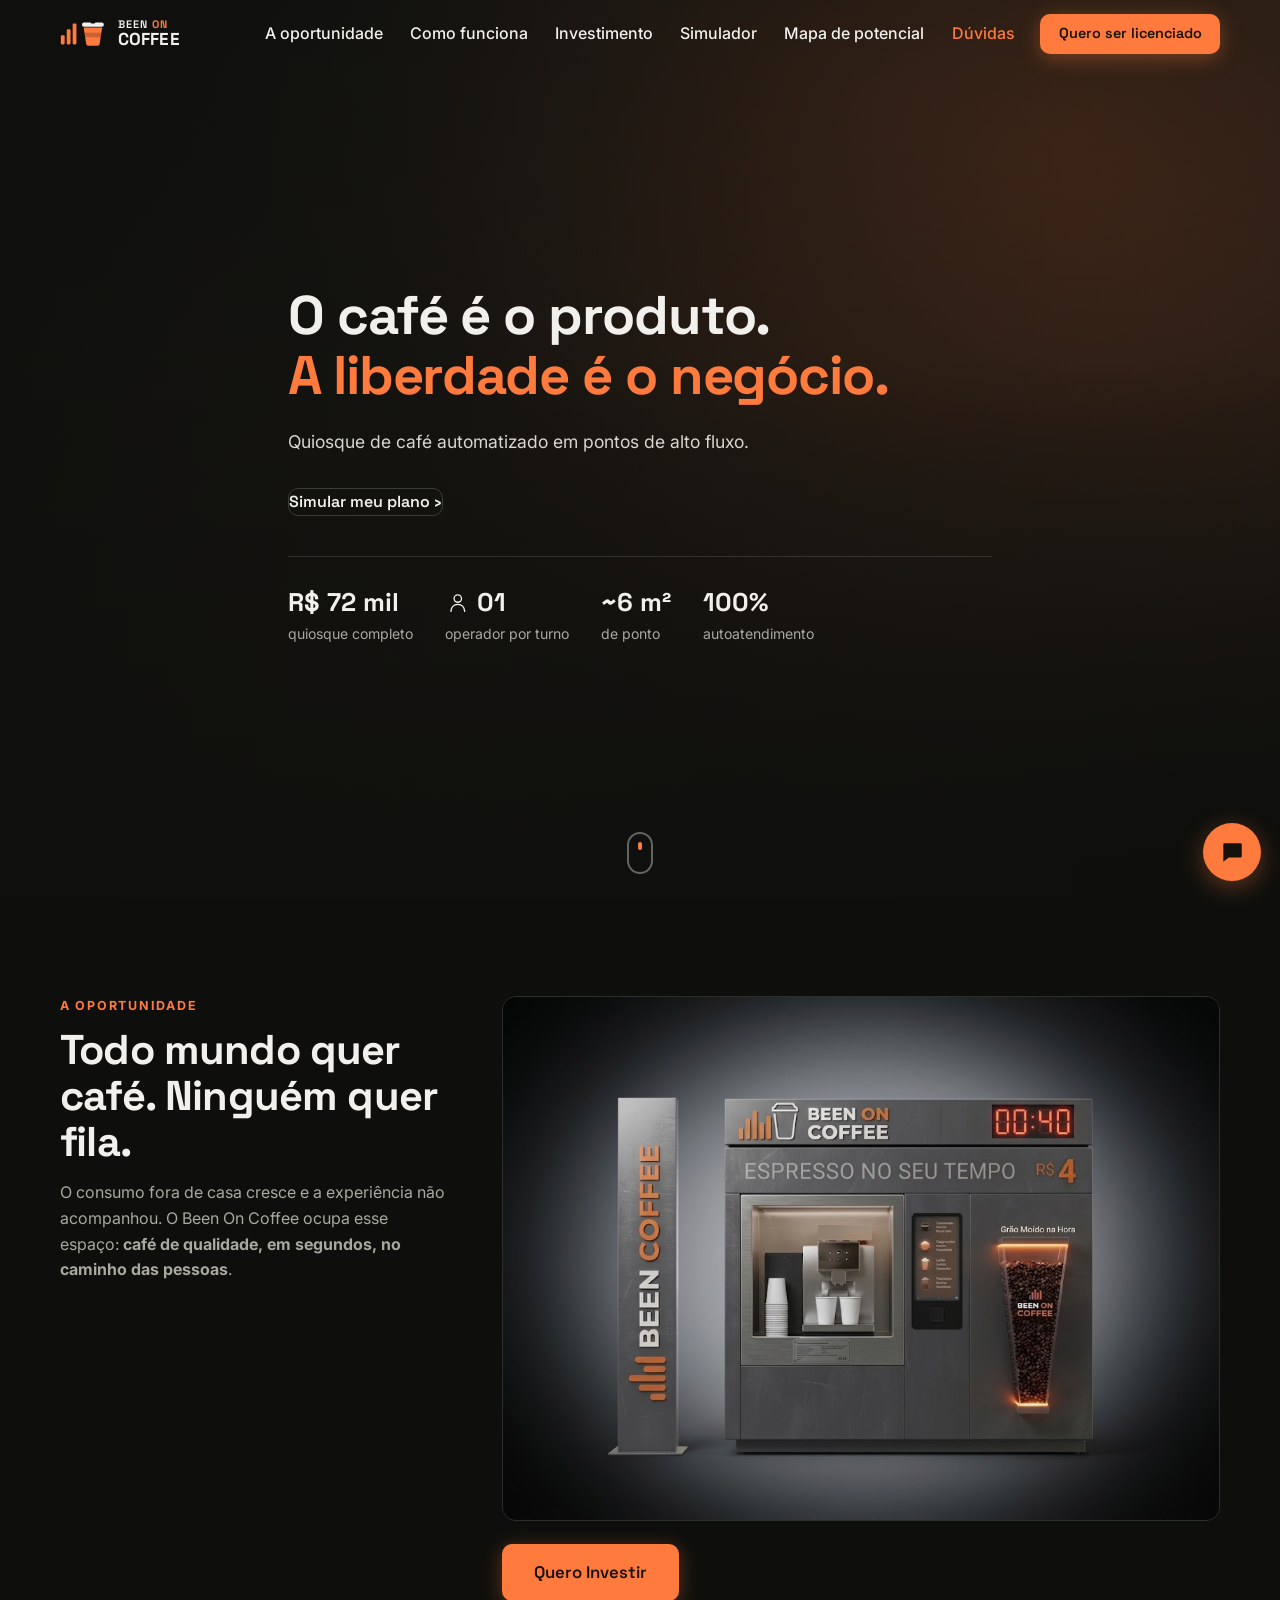
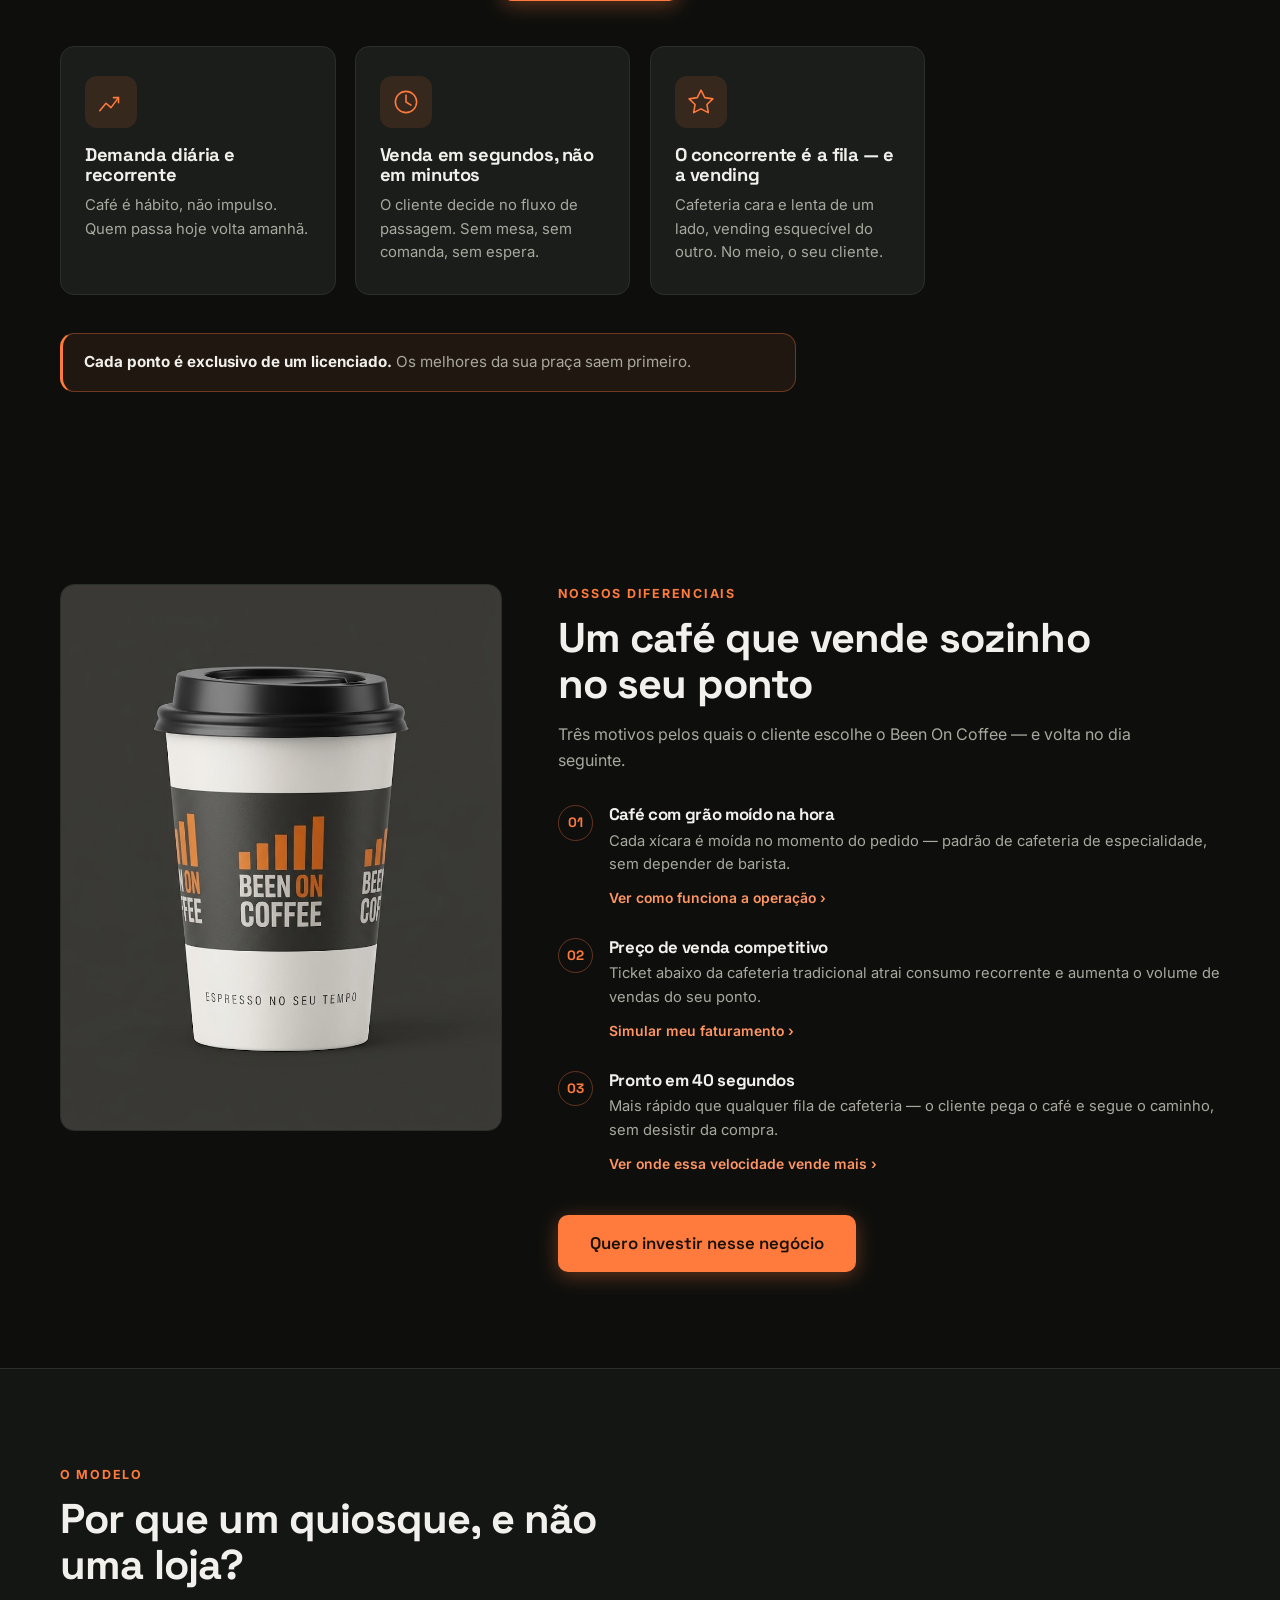
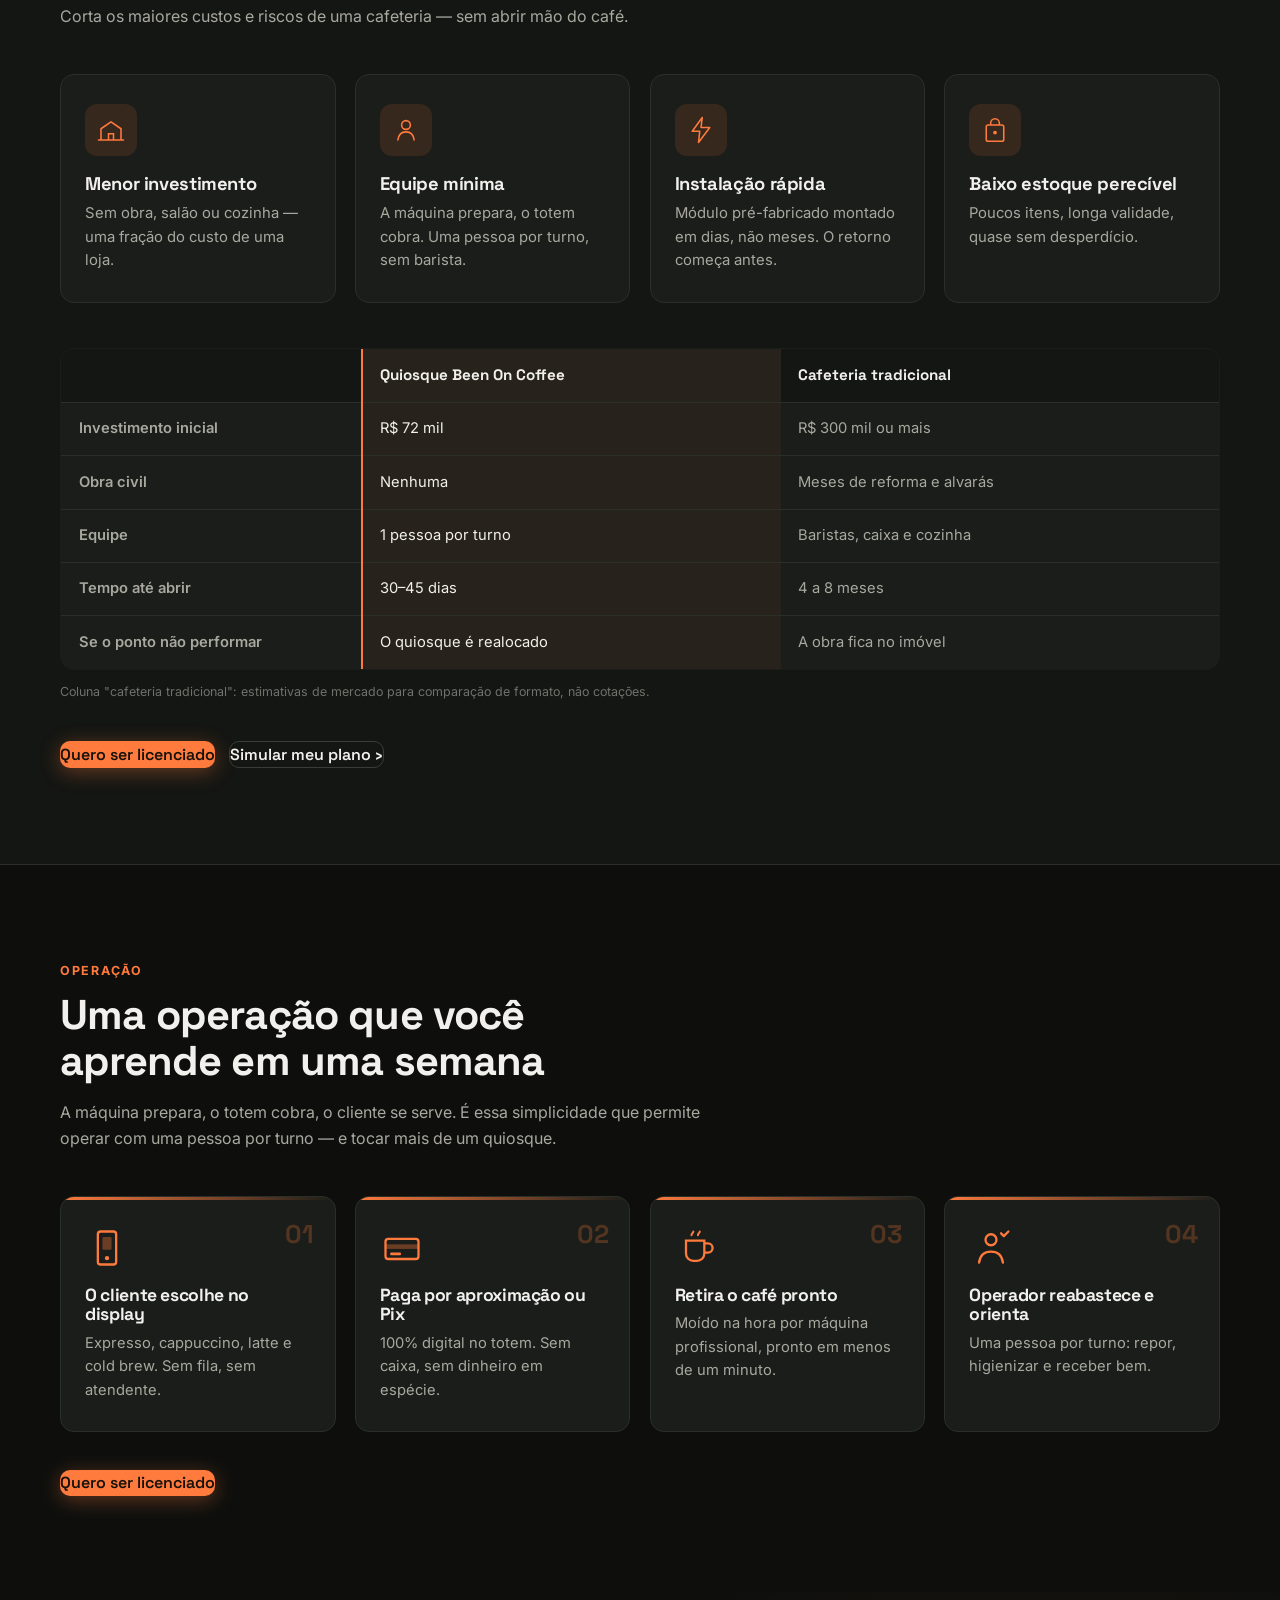
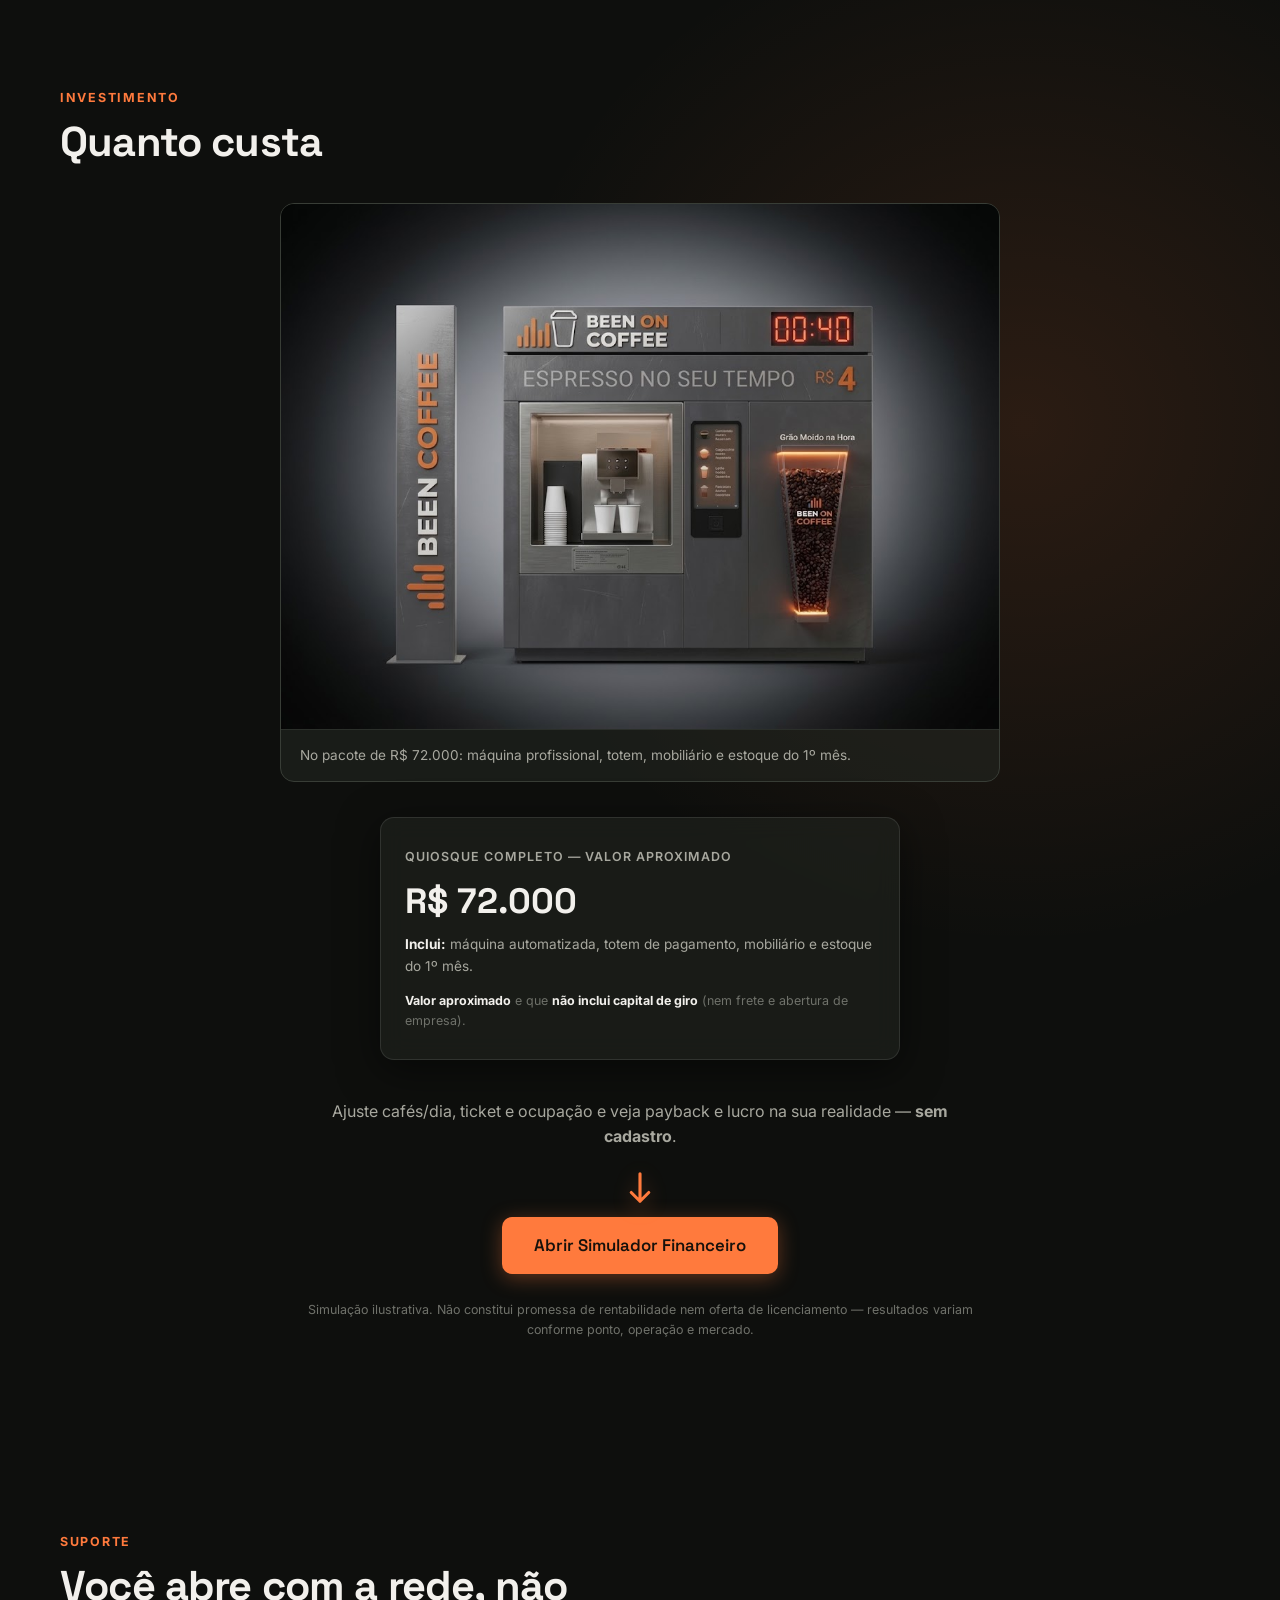
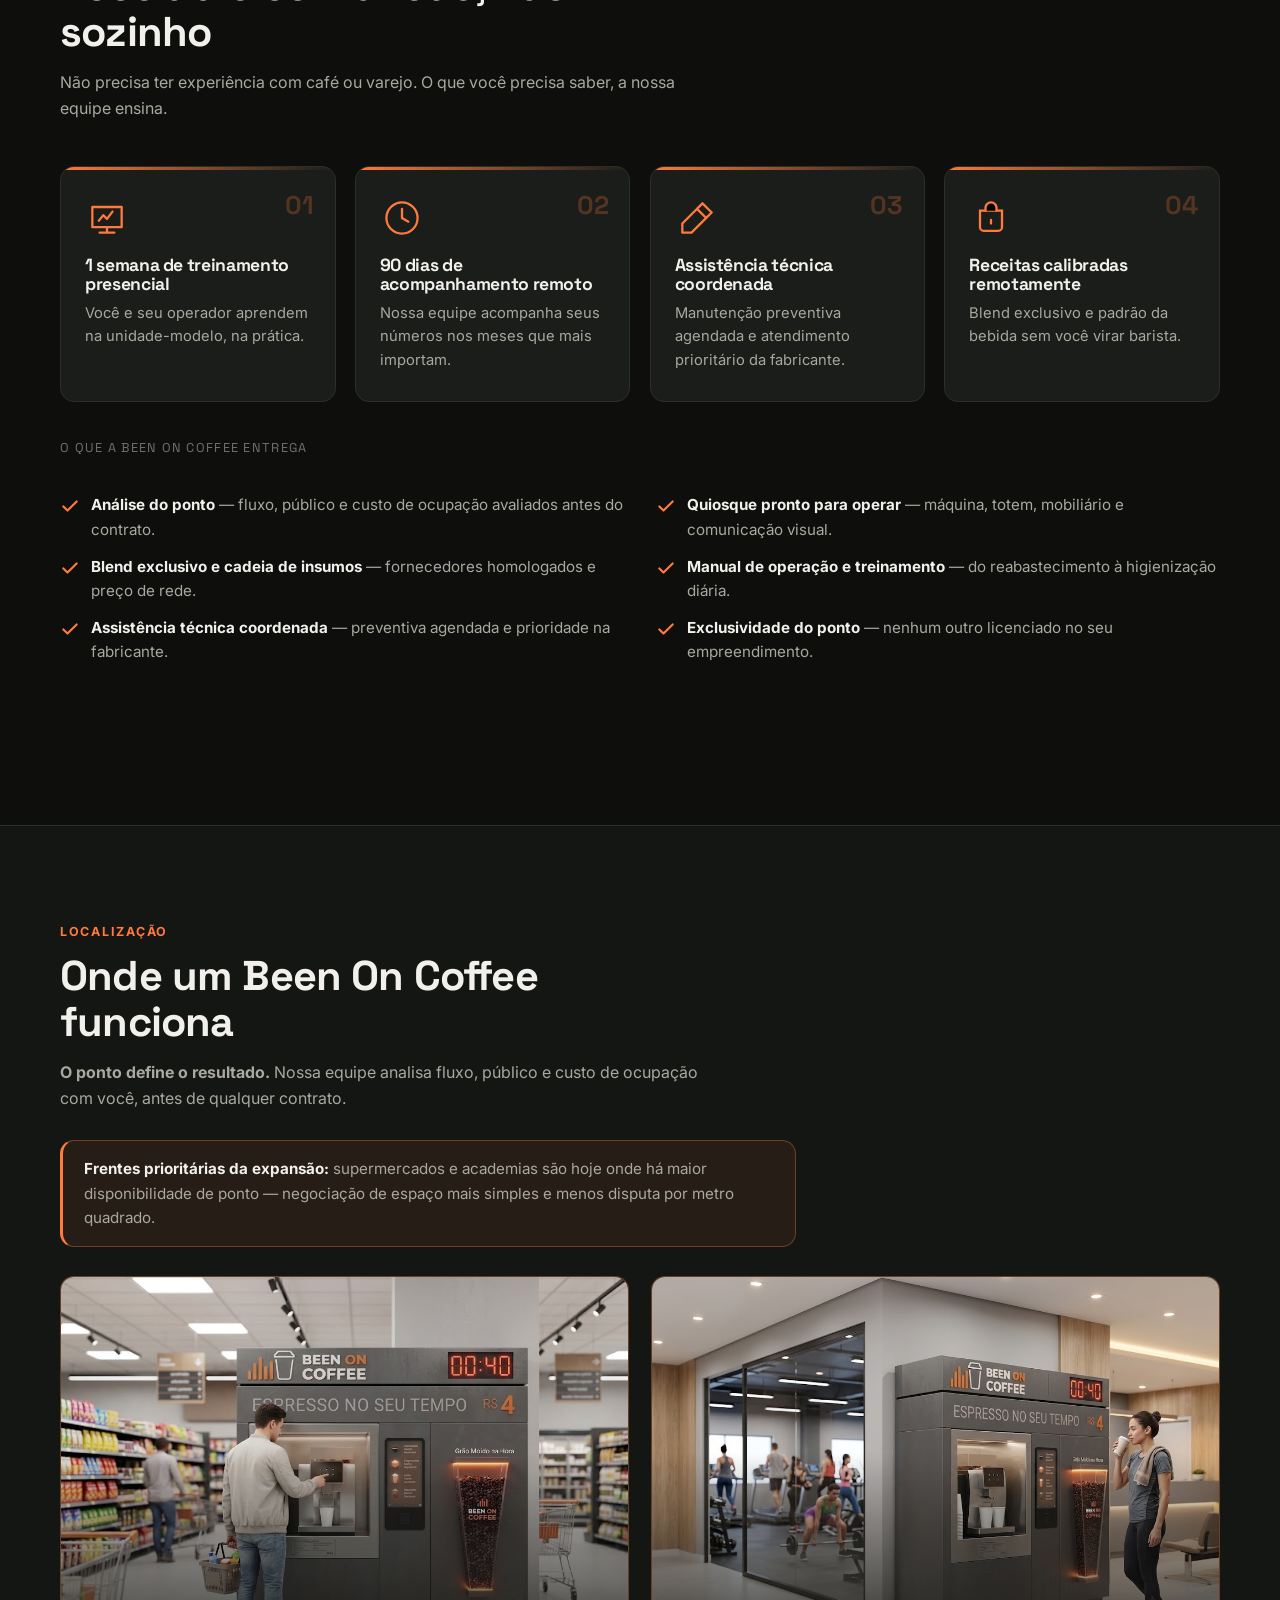
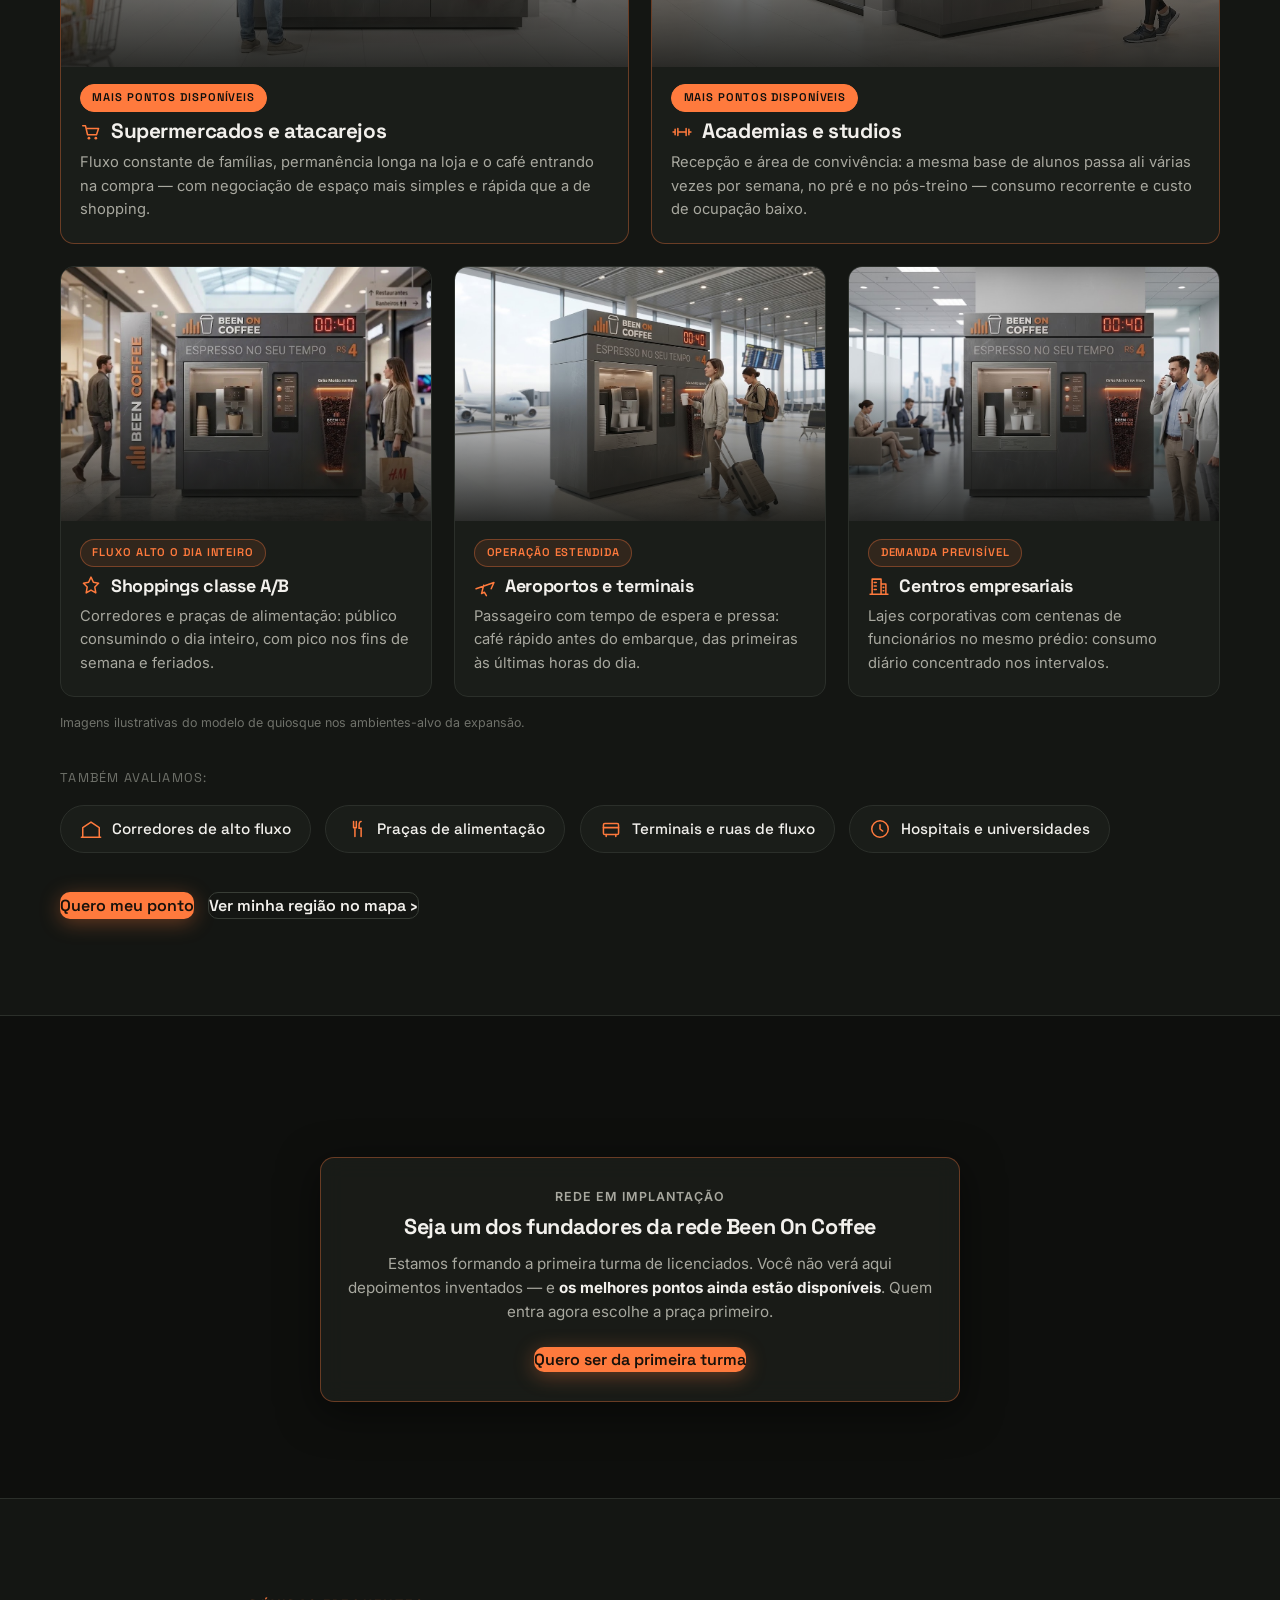
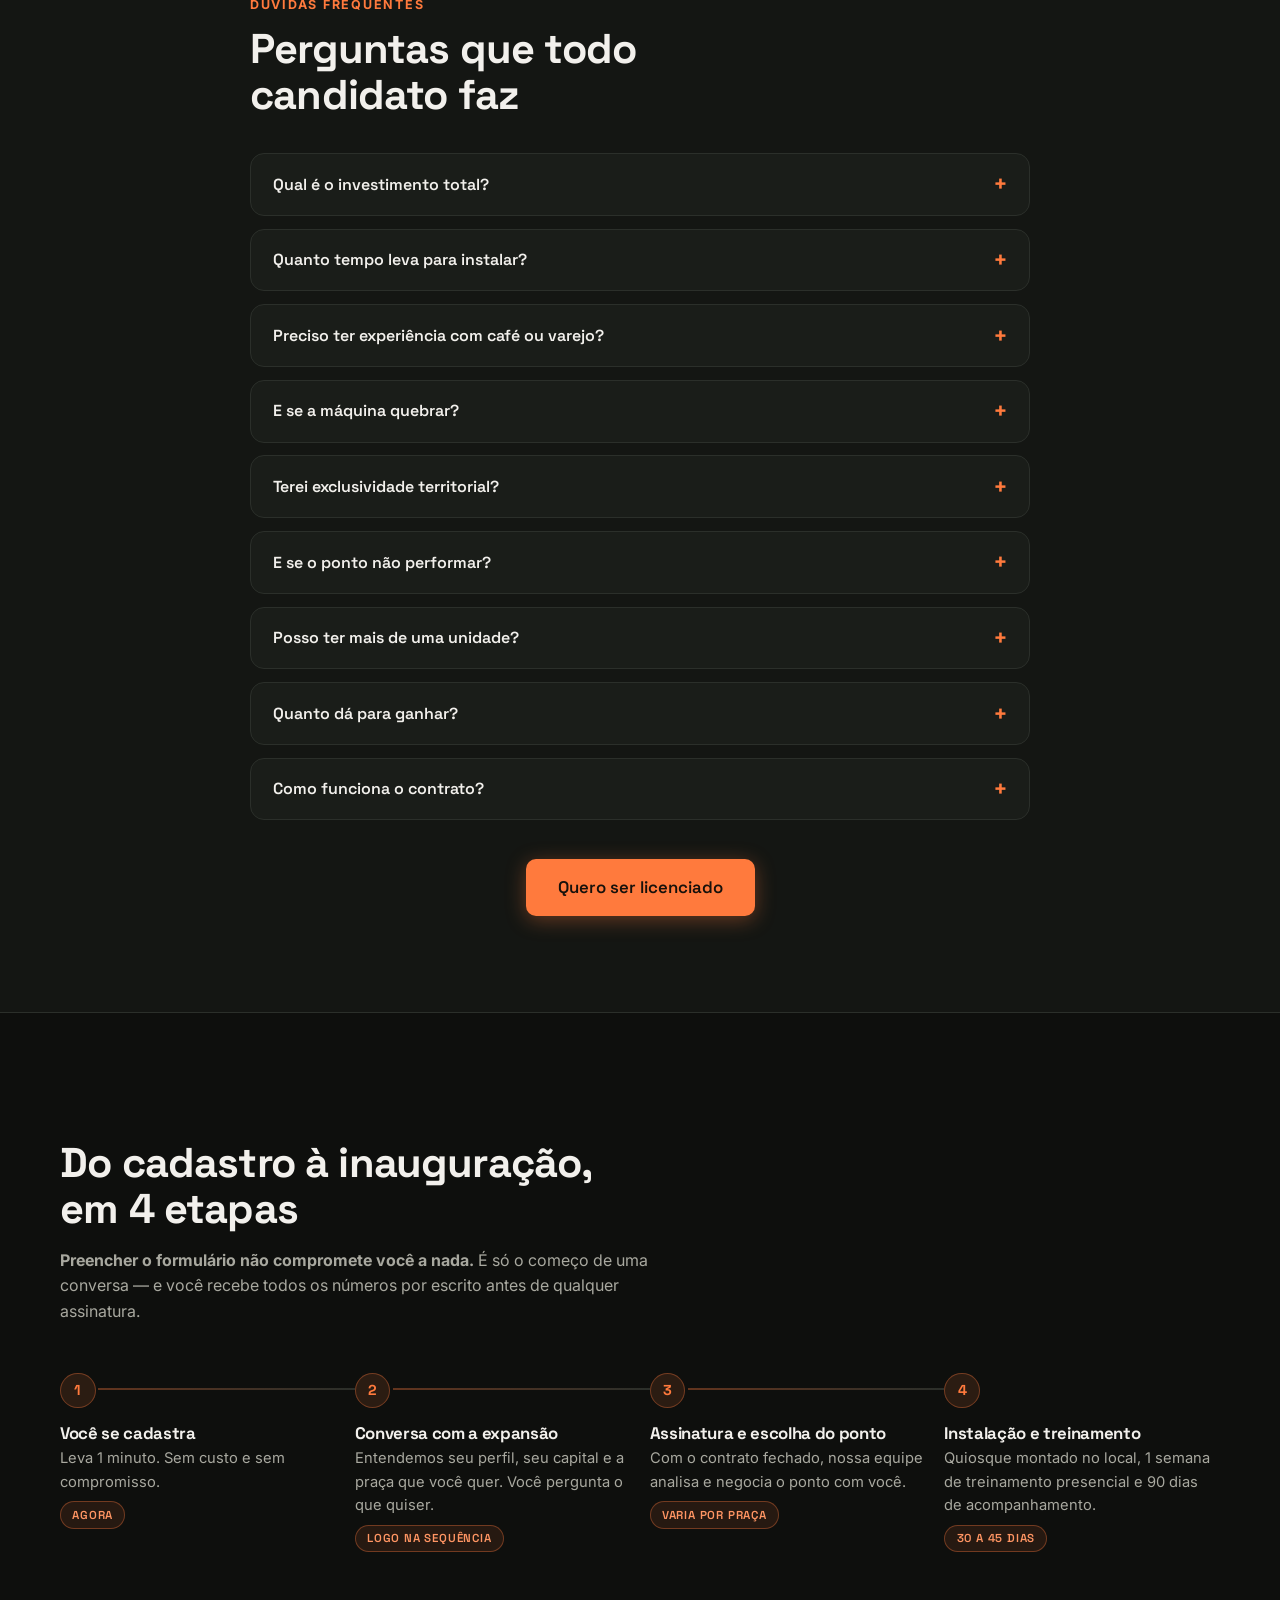
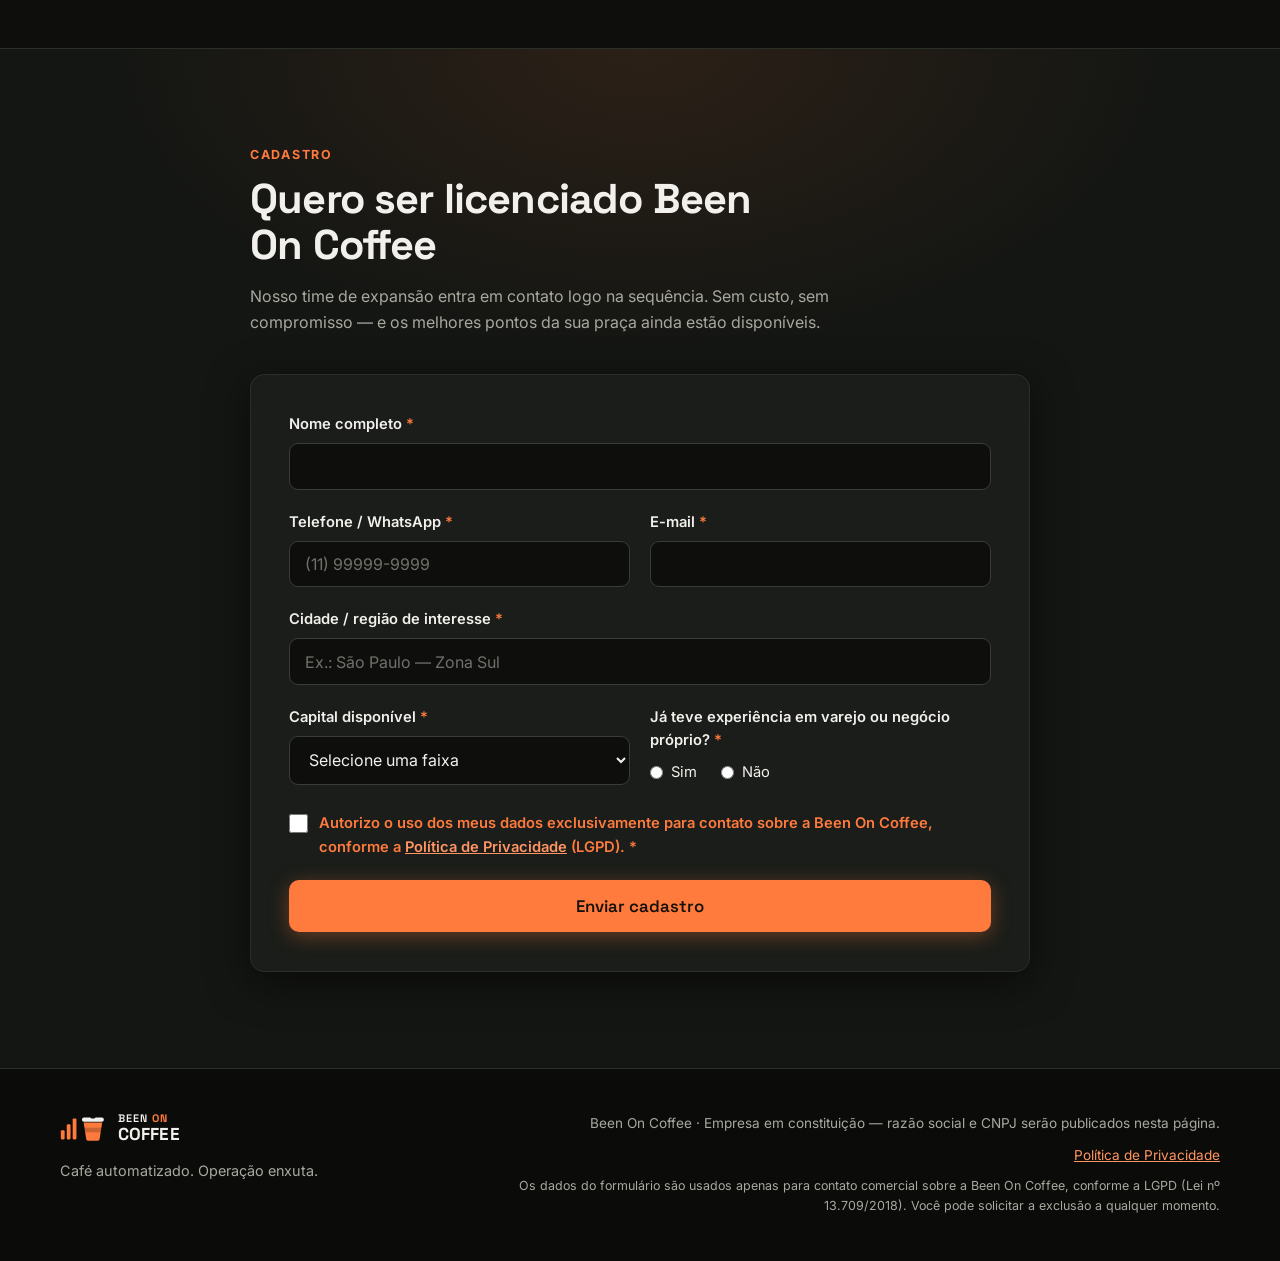
==== commit ccc3f32b: "Remove etapa da COF, prazo fixo de contato e termos de franquia Simplifica o processo de candidatura" ====
--- a/index.html
+++ b/index.html
@@ -5,7 +5,7 @@
   <meta name="viewport" content="width=device-width, initial-scale=1.0" />
 
   <!-- ===== SEO BÁSICO ===== -->
-  <title>Been On Coffee Franquias — Quiosque de café automatizado</title>
+  <title>Been On Coffee — Quiosque de café automatizado</title>
   <meta name="description" content="Seja licenciado Been On Coffee: quiosque de café automatizado em pontos de alto fluxo. R$ 72 mil, 1 pessoa por turno e suporte completo da rede." />
 
   <link rel="canonical" href="https://www.beencoffee.com.br/" />
@@ -15,9 +15,9 @@
        não existia e o link compartilhado no WhatsApp/LinkedIn saía sem miniatura).
        O ideal é gerar uma versão 1200x630 com a marca e apontar para ela. -->
   <meta property="og:type" content="website" />
-  <meta property="og:site_name" content="Been On Coffee Franquias" />
-  <meta property="og:title" content="Been On Coffee Franquias — café automatizado em formato de quiosque" />
-  <meta property="og:description" content="Baixo investimento, operação simples com 1 pessoa por turno. Conheça o modelo de franquia Been On Coffee." />
+  <meta property="og:site_name" content="Been On Coffee" />
+  <meta property="og:title" content="Been On Coffee — café automatizado em formato de quiosque" />
+  <meta property="og:description" content="Baixo investimento, operação simples com 1 pessoa por turno. Conheça o modelo de licenciamento Been On Coffee." />
   <meta property="og:url" content="https://www.beencoffee.com.br/" />
   <meta property="og:image" content="https://www.beencoffee.com.br/assets/quiosque/been-on-coffee-fundo-cinza.jpg" />
   <meta property="og:image:alt" content="Quiosque de autoatendimento Been On Coffee" />
@@ -45,7 +45,7 @@
       {"@type":"Question","name":"Quanto tempo leva para instalar o quiosque?","acceptedAnswer":{"@type":"Answer","text":"De 30 a 45 dias após o contrato do ponto assinado. O quiosque chega pré-fabricado e é montado no local."}},
       {"@type":"Question","name":"Preciso ter experiência com café ou varejo?","acceptedAnswer":{"@type":"Answer","text":"Não. São 1 semana de treinamento presencial na unidade-modelo e 90 dias de acompanhamento remoto. A máquina automatizada garante o padrão da bebida sem barista."}},
       {"@type":"Question","name":"Terei exclusividade territorial?","acceptedAnswer":{"@type":"Answer","text":"Sim, por ponto: cada unidade tem exclusividade no empreendimento em que está instalada. Regras de raio e expansão constam do contrato."}},
-      {"@type":"Question","name":"Como funciona o contrato? Vou receber uma COF?","acceptedAnswer":{"@type":"Answer","text":"Sim. Antes de qualquer assinatura ou pagamento você recebe a Circular de Oferta de Franquia com investimento, taxas, obrigações e território, e no mínimo 10 dias para analisar (Lei nº 13.966/2019)."}}
+      {"@type":"Question","name":"Como funciona o contrato?","acceptedAnswer":{"@type":"Answer","text":"Antes de qualquer assinatura ou pagamento, você recebe por escrito o investimento, as taxas, as obrigações e o território, com tempo para revisar com seu advogado ou contador."}}
     ]
   }
   </script>
@@ -478,7 +478,7 @@
         </div>
         <p class="disclaimer-legal revelar" role="note">
           Simulação ilustrativa. Não constitui promessa de rentabilidade nem oferta
-          de franquia — resultados variam conforme ponto, operação e mercado.
+          de licenciamento — resultados variam conforme ponto, operação e mercado.
         </p>
       </div>
     </section>
@@ -496,7 +496,7 @@
         <h2 class="revelar">Você abre com a rede, não sozinho</h2>
         <p class="secao__sub revelar">
           Não precisa ter experiência com café ou varejo. O que você precisa saber,
-          a franqueadora ensina.
+          a nossa equipe ensina.
         </p>
 
         <ol class="passos">
@@ -510,7 +510,7 @@
             <span class="passo__numero" aria-hidden="true">02</span>
             <svg class="passo__icone" viewBox="0 0 48 48" aria-hidden="true"><circle cx="24" cy="24" r="17" fill="none" stroke="currentColor" stroke-width="2.5"/><path d="M24 14v10l7 4" fill="none" stroke="currentColor" stroke-width="2.5" stroke-linecap="round"/></svg>
             <h3>90 dias de acompanhamento remoto</h3>
-            <p>A franqueadora acompanha seus números nos meses que mais importam.</p>
+            <p>Nossa equipe acompanha seus números nos meses que mais importam.</p>
           </li>
           <li class="passo revelar">
             <span class="passo__numero" aria-hidden="true">03</span>
@@ -528,7 +528,7 @@
 
         <!-- Lista do que a rede entrega, item a item: o candidato consegue
              comparar com outras franquias sem ter que ligar para perguntar. -->
-        <p class="vitrine-pontos__complemento revelar">O que a franqueadora entrega</p>
+        <p class="vitrine-pontos__complemento revelar">O que a Been On Coffee entrega</p>
         <ul class="entregaveis revelar">
           <li><svg viewBox="0 0 24 24" aria-hidden="true"><path d="M4 12.5l5 5L20 6.5" fill="none" stroke="currentColor" stroke-width="2.6" stroke-linecap="round" stroke-linejoin="round"/></svg><span><strong>Análise do ponto</strong> — fluxo, público e custo de ocupação avaliados antes do contrato.</span></li>
           <li><svg viewBox="0 0 24 24" aria-hidden="true"><path d="M4 12.5l5 5L20 6.5" fill="none" stroke="currentColor" stroke-width="2.6" stroke-linecap="round" stroke-linejoin="round"/></svg><span><strong>Quiosque pronto para operar</strong> — máquina, totem, mobiliário e comunicação visual.</span></li>
@@ -555,7 +555,7 @@
         <p class="secao__rotulo revelar">Localização</p>
         <h2 class="revelar">Onde um Been On Coffee funciona</h2>
         <p class="secao__sub revelar">
-          <strong>O ponto define o resultado.</strong> A franqueadora analisa fluxo,
+          <strong>O ponto define o resultado.</strong> Nossa equipe analisa fluxo,
           público e custo de ocupação com você, antes de qualquer contrato.
         </p>
 
@@ -732,7 +732,7 @@
           </details>
           <details class="faq__item revelar">
             <summary>E se a máquina quebrar?</summary>
-            <p>Assistência técnica com atendimento prioritário da fabricante, coordenada pela franqueadora, além de manutenção preventiva agendada.</p>
+            <p>Assistência técnica com atendimento prioritário da fabricante, coordenada pela nossa equipe, além de manutenção preventiva agendada.</p>
           </details>
           <details class="faq__item revelar">
             <summary>Terei exclusividade territorial?</summary>
@@ -740,7 +740,7 @@
           </details>
           <details class="faq__item revelar">
             <summary>E se o ponto não performar?</summary>
-            <p>O quiosque é um módulo realocável, não uma obra. A franqueadora apoia a busca e a negociação de um novo local, conforme o contrato.</p>
+            <p>O quiosque é um módulo realocável, não uma obra. A Been On Coffee apoia a busca e a negociação de um novo local, conforme o contrato.</p>
           </details>
           <details class="faq__item revelar">
             <summary>Posso ter mais de uma unidade?</summary>
@@ -751,8 +751,8 @@
             <p>Depende do ponto, do fluxo e de quem opera — por isso não prometemos rentabilidade. No <a href="simulador.html">simulador</a> você ajusta cafés/dia, ticket e custos e vê payback e lucro estimados. Simulação ilustrativa, não é promessa de resultado.</p>
           </details>
           <details class="faq__item revelar">
-            <summary>Como funciona o contrato? Vou receber uma COF?</summary>
-            <p>Sim. Antes de qualquer assinatura ou pagamento você recebe a Circular de Oferta de Franquia com investimento, taxas, obrigações e território, e no mínimo 10 dias para analisar (Lei nº 13.966/2019). Recomendamos revisá-la com um advogado ou contador de confiança.</p>
+            <summary>Como funciona o contrato?</summary>
+            <p>Antes de qualquer assinatura ou pagamento, você recebe por escrito o investimento, as taxas, as obrigações e o território, com tempo para revisar com seu advogado ou contador de confiança.</p>
           </details>
         </div>
 
@@ -765,18 +765,17 @@
     <!-- ============================================================
          11. PROCESSO DE CANDIDATURA (linha do tempo)
          Objetivo comercial: tirar o medo do desconhecido logo antes do
-         formulário. O candidato vê que preencher NÃO é assinar nada, que
-         existe uma COF com prazo legal de análise e quanto tempo leva até
-         o quiosque abrir. Reduz o abandono no último clique.
+         formulário. O candidato vê que preencher NÃO é assinar nada e
+         quanto tempo leva até o quiosque abrir. Reduz o abandono no
+         último clique.
          DADO REAL NECESSÁRIO: confirmar com a expansão os prazos de cada
          etapa antes do go-live — os prazos aqui refletem o que já está
-         declarado no FAQ (SLA de 2 dias úteis, 10 dias de COF, 30–45 dias
-         de instalação).
+         declarado no FAQ (30–45 dias de instalação).
          ============================================================ -->
     <section class="secao" id="processo">
       <div class="container">
         <p class="secao__rotulo revelar">Próximos passos</p>
-        <h2 class="revelar">Do cadastro à inauguração, em 5 etapas</h2>
+        <h2 class="revelar">Do cadastro à inauguração, em 4 etapas</h2>
         <p class="secao__sub revelar">
           <strong>Preencher o formulário não compromete você a nada.</strong> É só
           o começo de uma conversa — e você recebe todos os números por escrito
@@ -792,16 +791,11 @@
           <li class="processo__item revelar">
             <h3>Conversa com a expansão</h3>
             <p>Entendemos seu perfil, seu capital e a praça que você quer. Você pergunta o que quiser.</p>
-            <span class="processo__prazo">Até 2 dias úteis</span>
-          </li>
-          <li class="processo__item revelar">
-            <h3>COF e análise</h3>
-            <p>Você recebe a Circular de Oferta de Franquia com investimento, taxas, obrigações e território — e tempo para revisar com seu advogado ou contador.</p>
-            <span class="processo__prazo">Mín. 10 dias (por lei)</span>
+            <span class="processo__prazo">Logo na sequência</span>
           </li>
           <li class="processo__item revelar">
             <h3>Assinatura e escolha do ponto</h3>
-            <p>Com o contrato fechado, a franqueadora analisa e negocia o ponto com você.</p>
+            <p>Com o contrato fechado, nossa equipe analisa e negocia o ponto com você.</p>
             <span class="processo__prazo">Varia por praça</span>
           </li>
           <li class="processo__item revelar">
@@ -821,7 +815,7 @@
         <p class="secao__rotulo revelar">Cadastro</p>
         <h2 class="revelar">Quero ser licenciado Been On Coffee</h2>
         <p class="secao__sub revelar">
-          Nossa equipe de expansão fala com você em até <strong>2 dias úteis</strong>.
+          Nosso time de expansão entra em contato logo na sequência.
           Sem custo, sem compromisso — e os melhores pontos da sua praça ainda
           estão disponíveis.
         </p>
@@ -865,7 +859,7 @@
               <p class="campo__erro" id="erro-capital" role="alert" hidden>Selecione a faixa de capital disponível.</p>
             </div>
             <fieldset class="campo campo--radio">
-              <legend>Já teve experiência em varejo ou franquia? <span aria-hidden="true">*</span></legend>
+              <legend>Já teve experiência em varejo ou negócio próprio? <span aria-hidden="true">*</span></legend>
               <div class="campo__opcoes">
                 <label><input type="radio" name="experiencia" value="sim" required /> Sim</label>
                 <label><input type="radio" name="experiencia" value="nao" /> Não</label>
@@ -880,7 +874,7 @@
               <input type="checkbox" id="consentimento" name="consentimento" required />
               <span>
                 Autorizo o uso dos meus dados exclusivamente para contato sobre a
-                franquia Been On Coffee, conforme a
+                Been On Coffee, conforme a
                 <a href="politica-de-privacidade.html">Política de Privacidade</a> (LGPD).
                 <span aria-hidden="true">*</span>
               </span>
@@ -895,7 +889,7 @@
         <div class="confirmacao" id="confirmacao" hidden role="status">
           <svg viewBox="0 0 48 48" aria-hidden="true"><circle cx="24" cy="24" r="21" fill="none" stroke="currentColor" stroke-width="3"/><path d="M14 25l7 7 13-15" fill="none" stroke="currentColor" stroke-width="3" stroke-linecap="round" stroke-linejoin="round"/></svg>
           <h3>Cadastro recebido!</h3>
-          <p>Nossa equipe de expansão entra em contato em até <strong>2 dias úteis</strong>.</p>
+          <p>Nosso time de expansão entra em contato logo na sequência.</p>
         </div>
       </div>
     </section>
@@ -920,11 +914,11 @@
         <!-- DADO REAL NECESSÁRIO (bloqueia o go-live): razão social e CNPJ reais.
              Não publicar CNPJ placeholder — sem entidade real o site não sustenta
              o discurso de franqueadora séria nem a COF. -->
-        <p>Been On Coffee · Franqueadora em constituição — razão social e CNPJ serão publicados nesta página.</p>
+        <p>Been On Coffee · Empresa em constituição — razão social e CNPJ serão publicados nesta página.</p>
         <p><a href="politica-de-privacidade.html">Política de Privacidade</a></p>
         <p class="rodape__lgpd">
           Os dados do formulário são usados apenas para contato comercial sobre a
-          franquia, conforme a LGPD (Lei nº 13.709/2018). Você pode solicitar a
+          Been On Coffee, conforme a LGPD (Lei nº 13.709/2018). Você pode solicitar a
           exclusão a qualquer momento.
         </p>
       </div>
--- a/css/styles.css
+++ b/css/styles.css
@@ -1446,7 +1446,7 @@
   padding: .22rem .7rem;
 }
 @media (min-width: 800px) {
-  .processo { grid-template-columns: repeat(5, 1fr); gap: 1.2rem; margin-top: 3rem; }
+  .processo { grid-template-columns: repeat(4, 1fr); gap: 1.2rem; margin-top: 3rem; }
   .processo__item { padding: 3.2rem 0 0; }
   .processo__item::after {
     left: 2.4rem; right: -1.2rem;
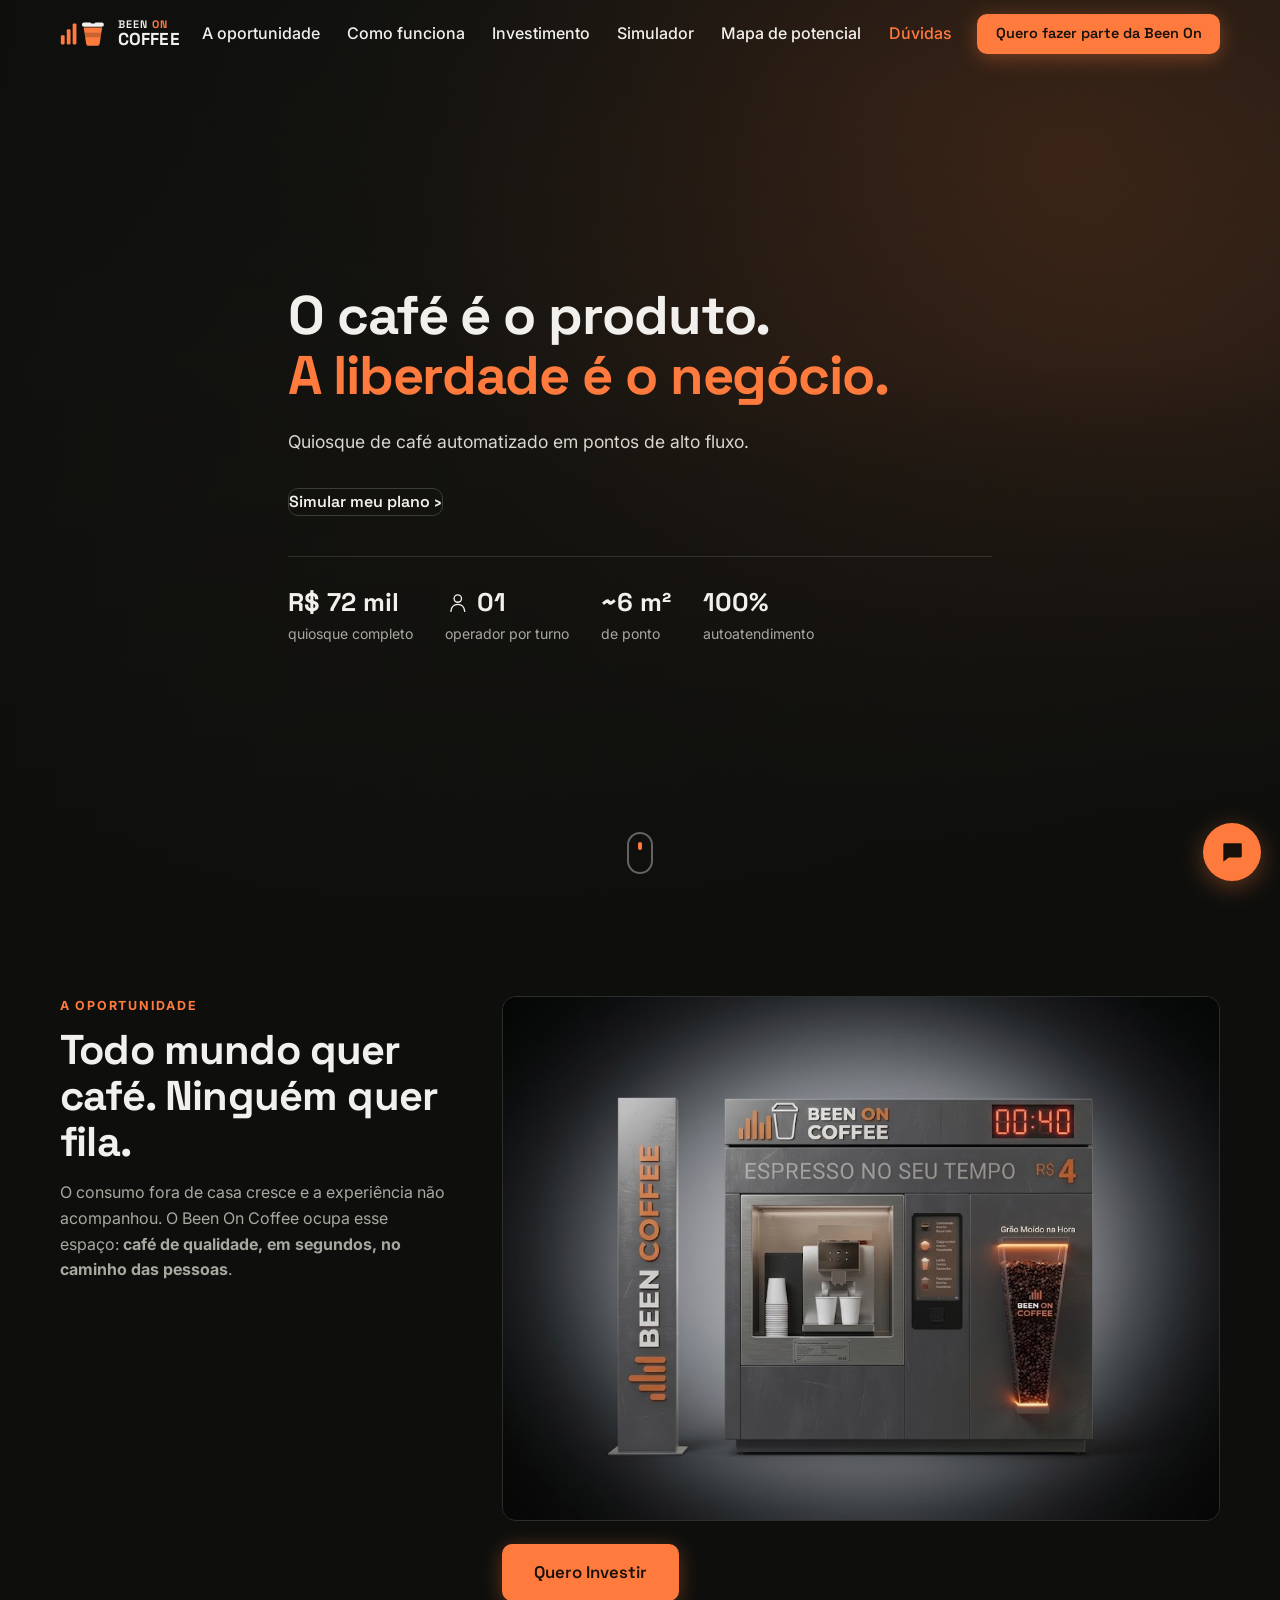
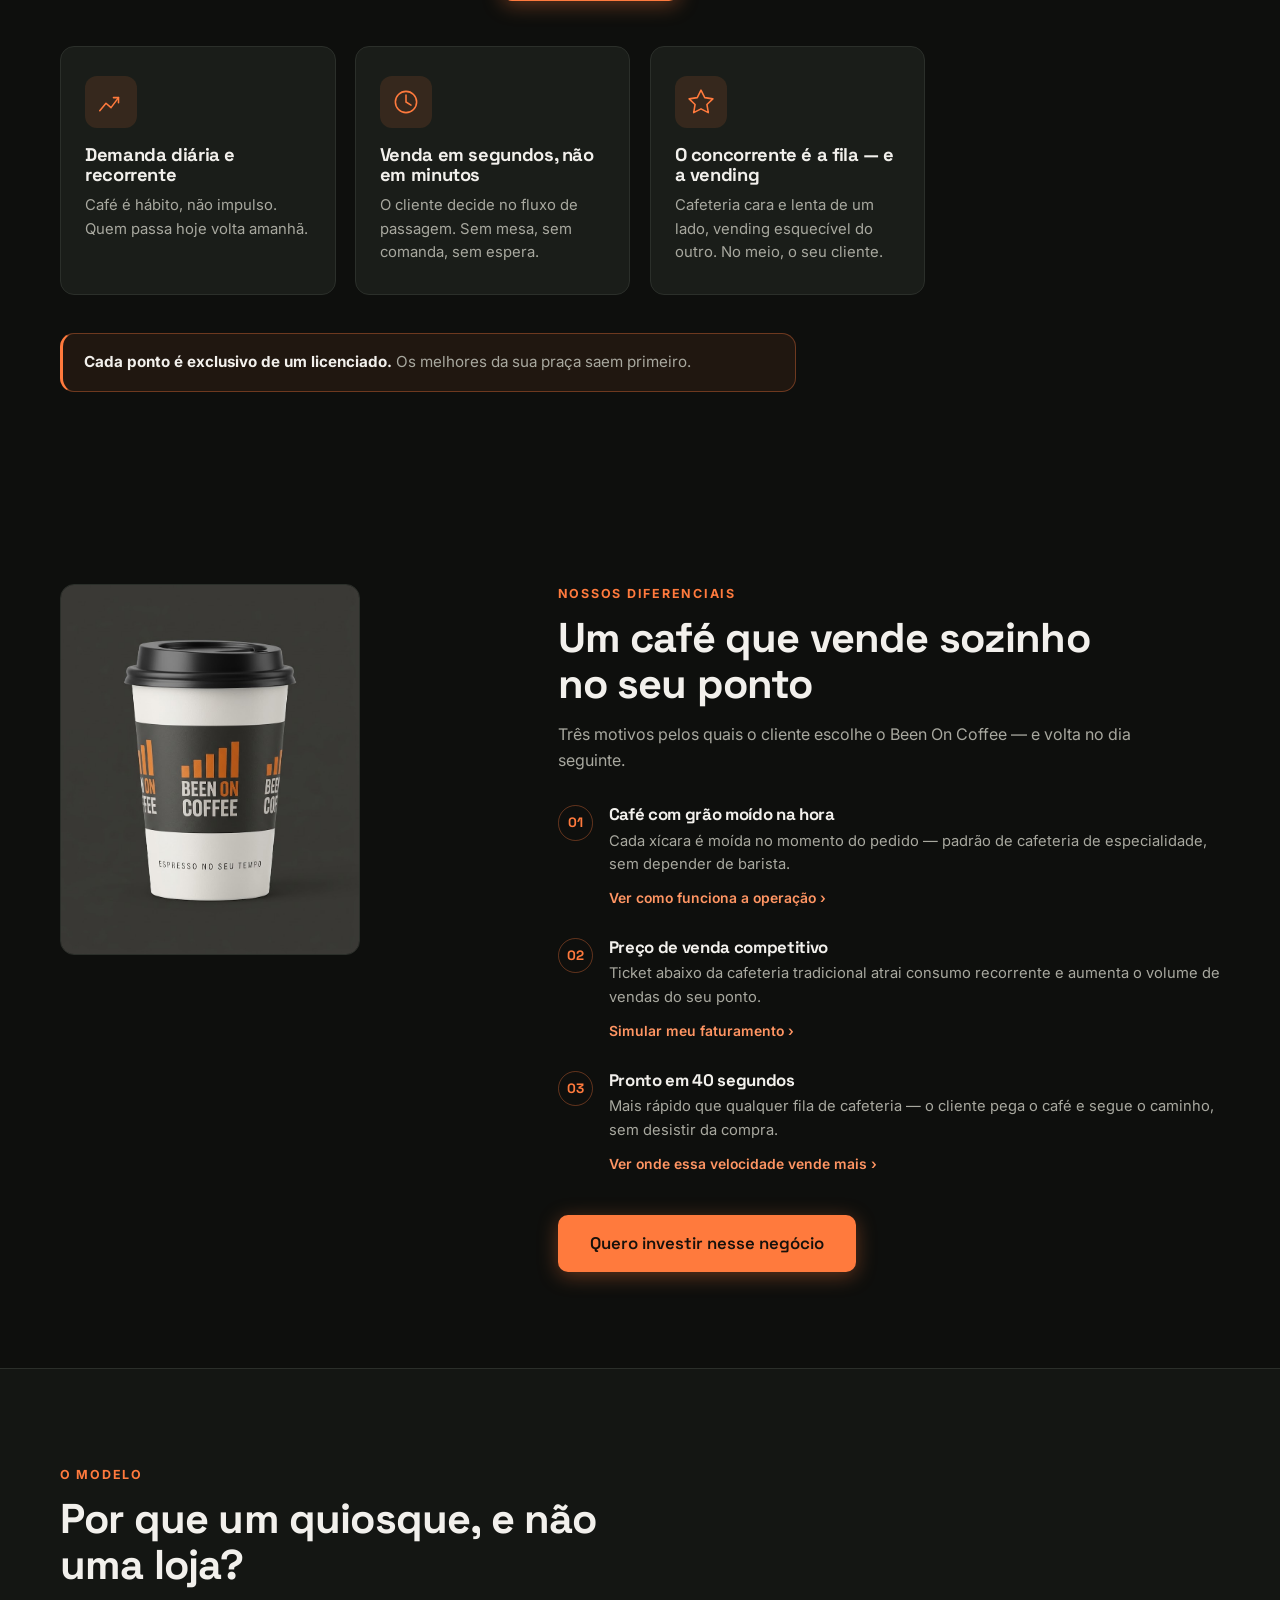
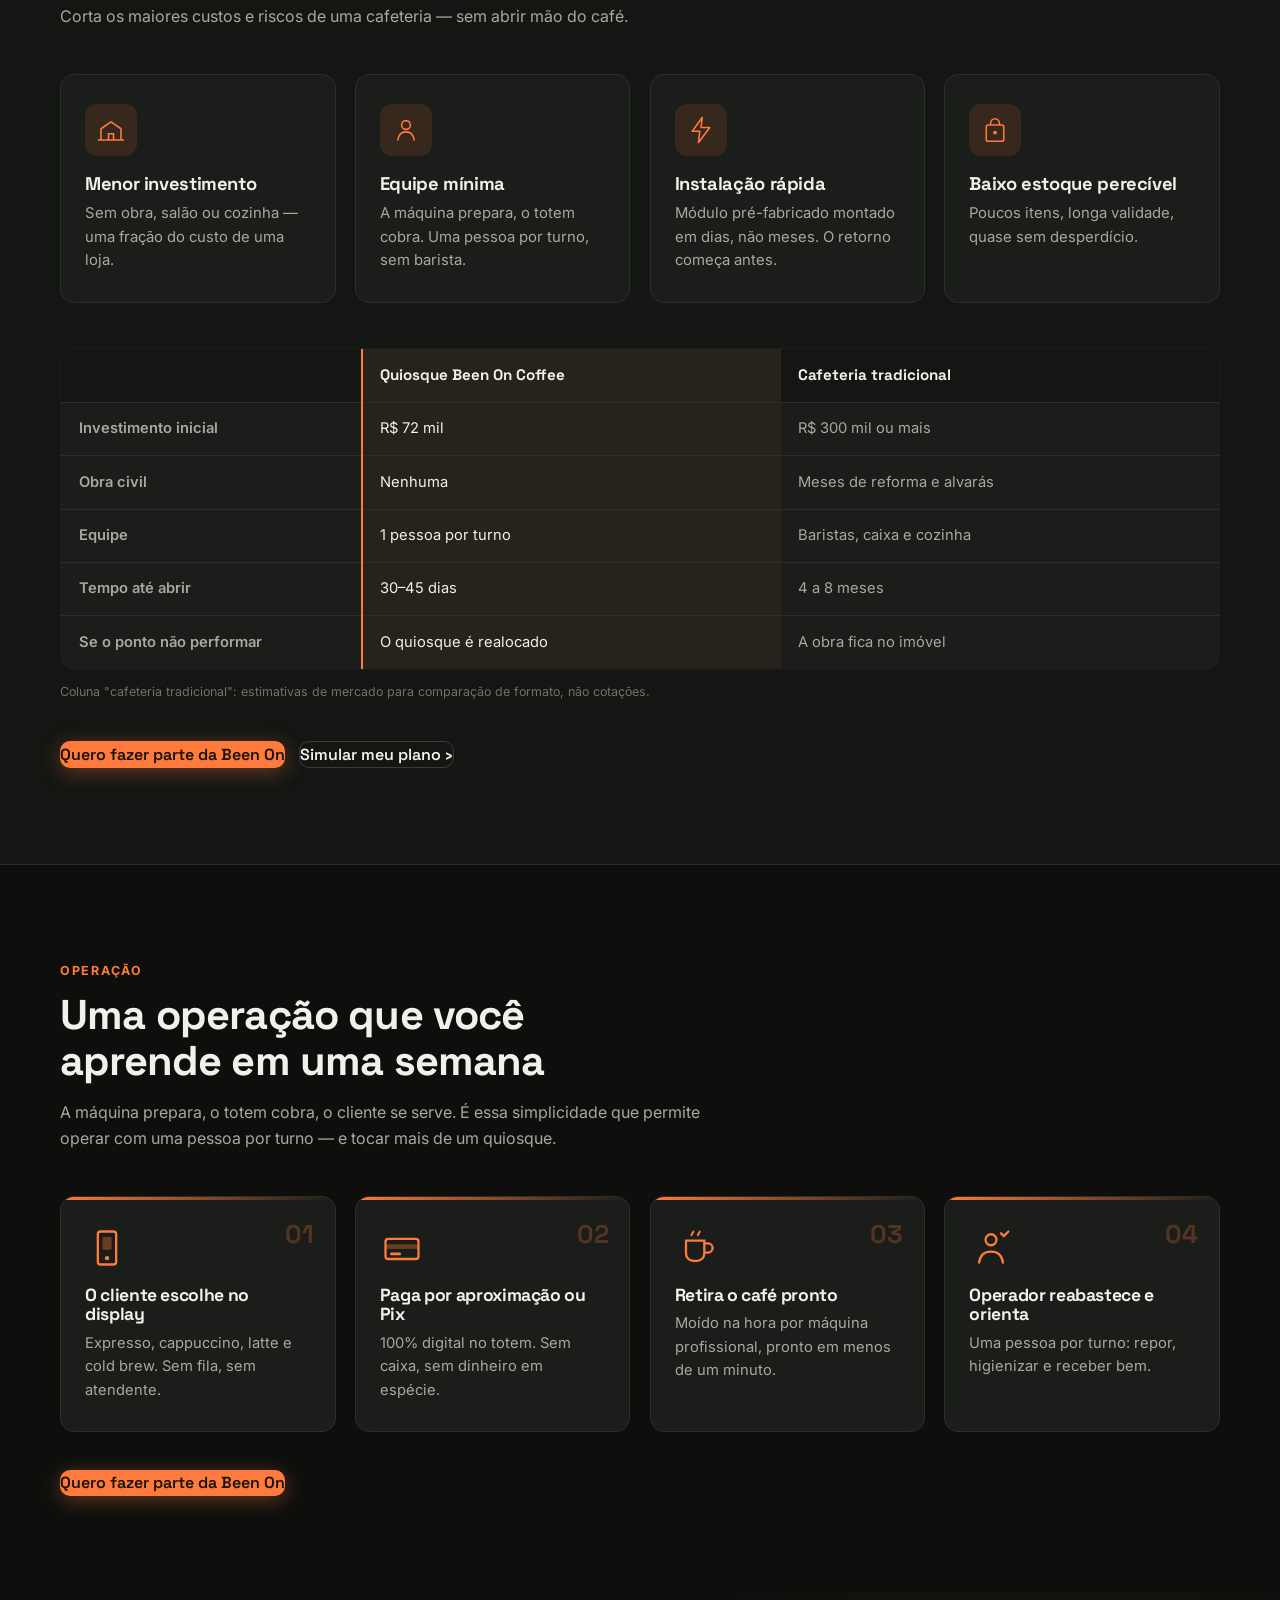
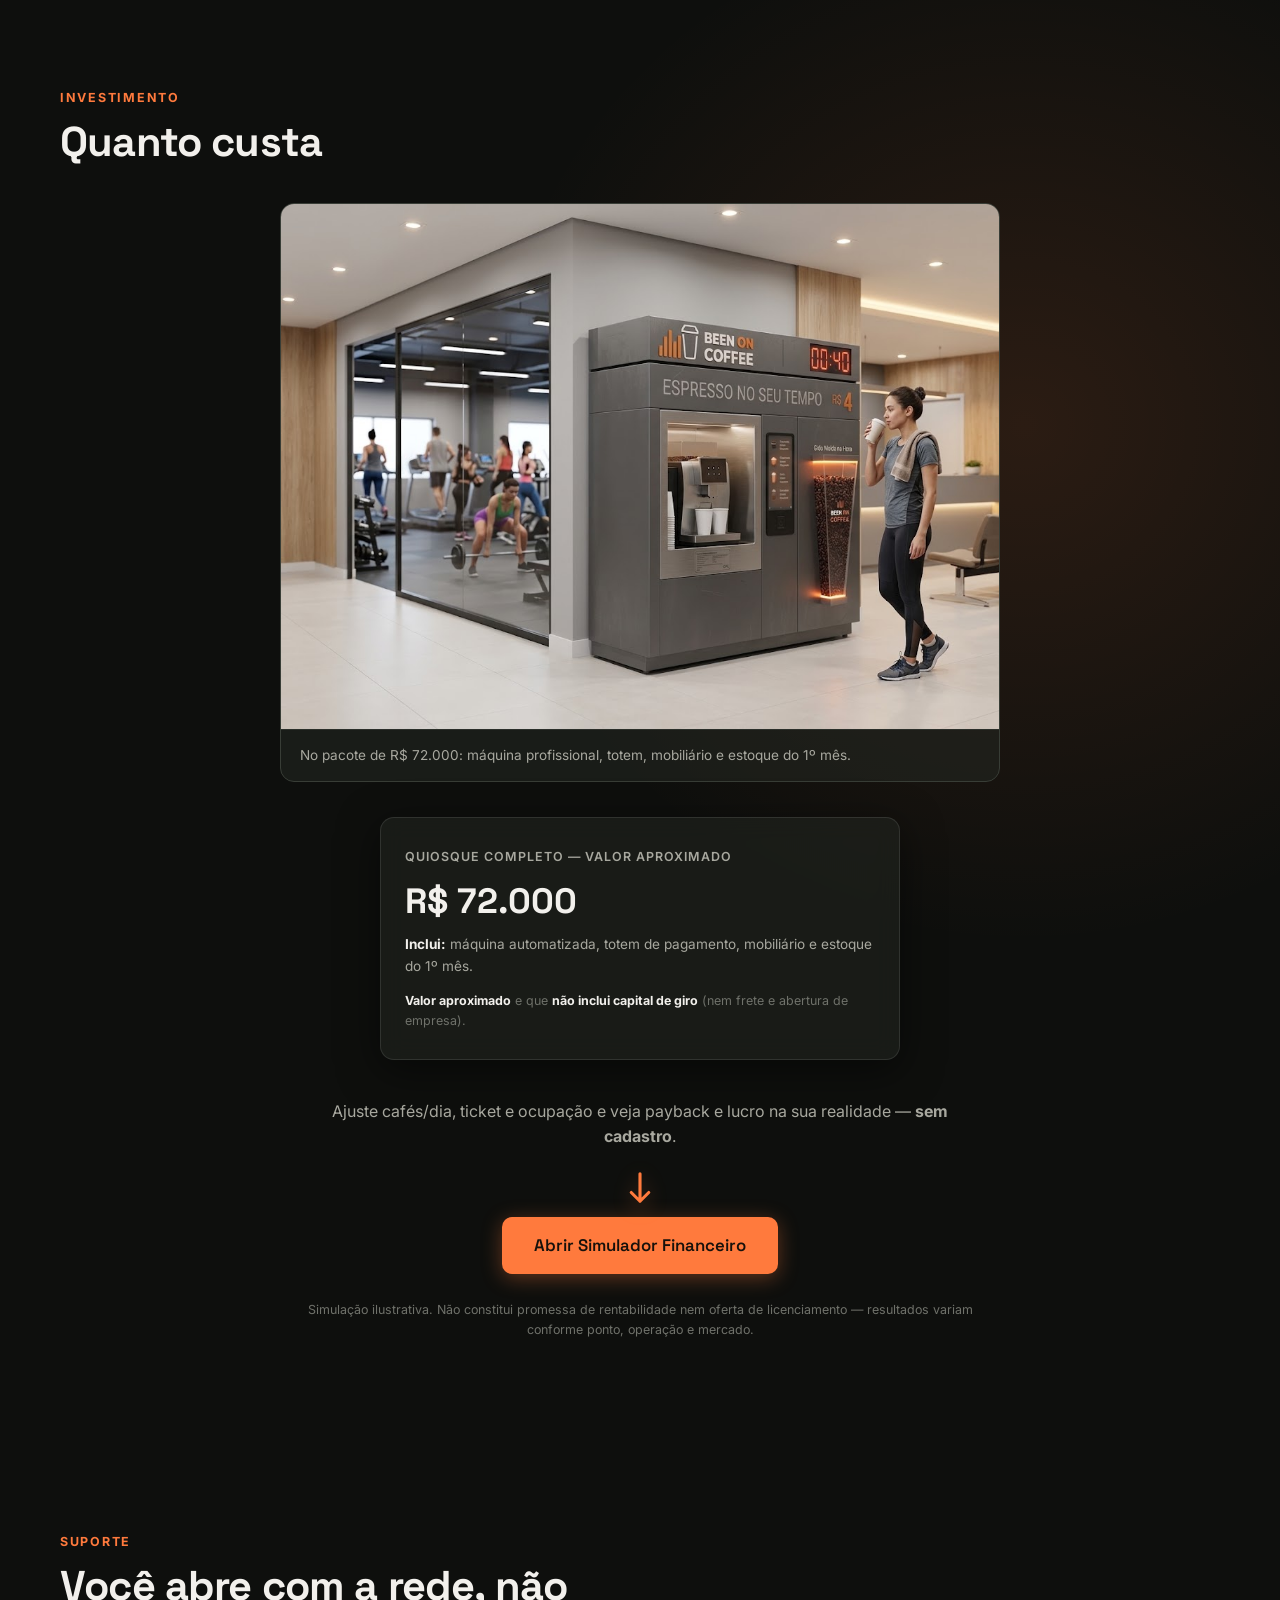
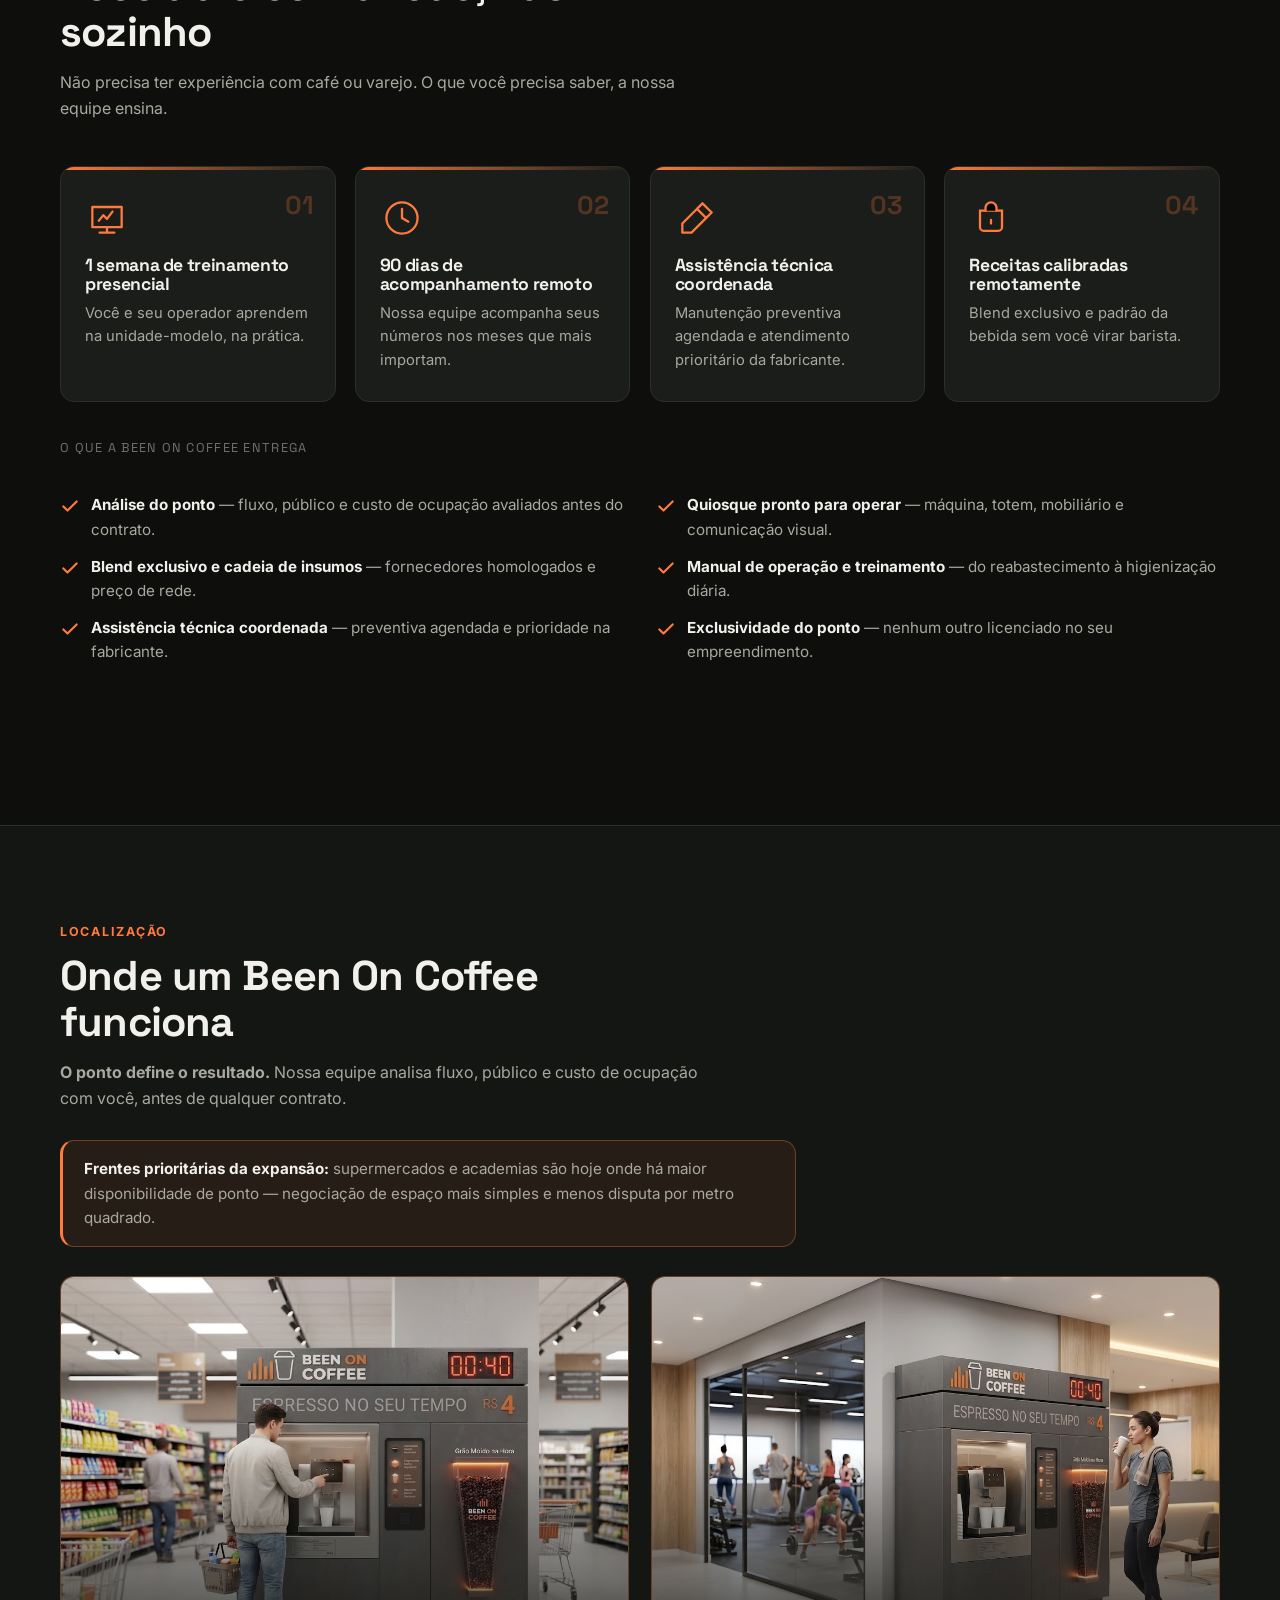
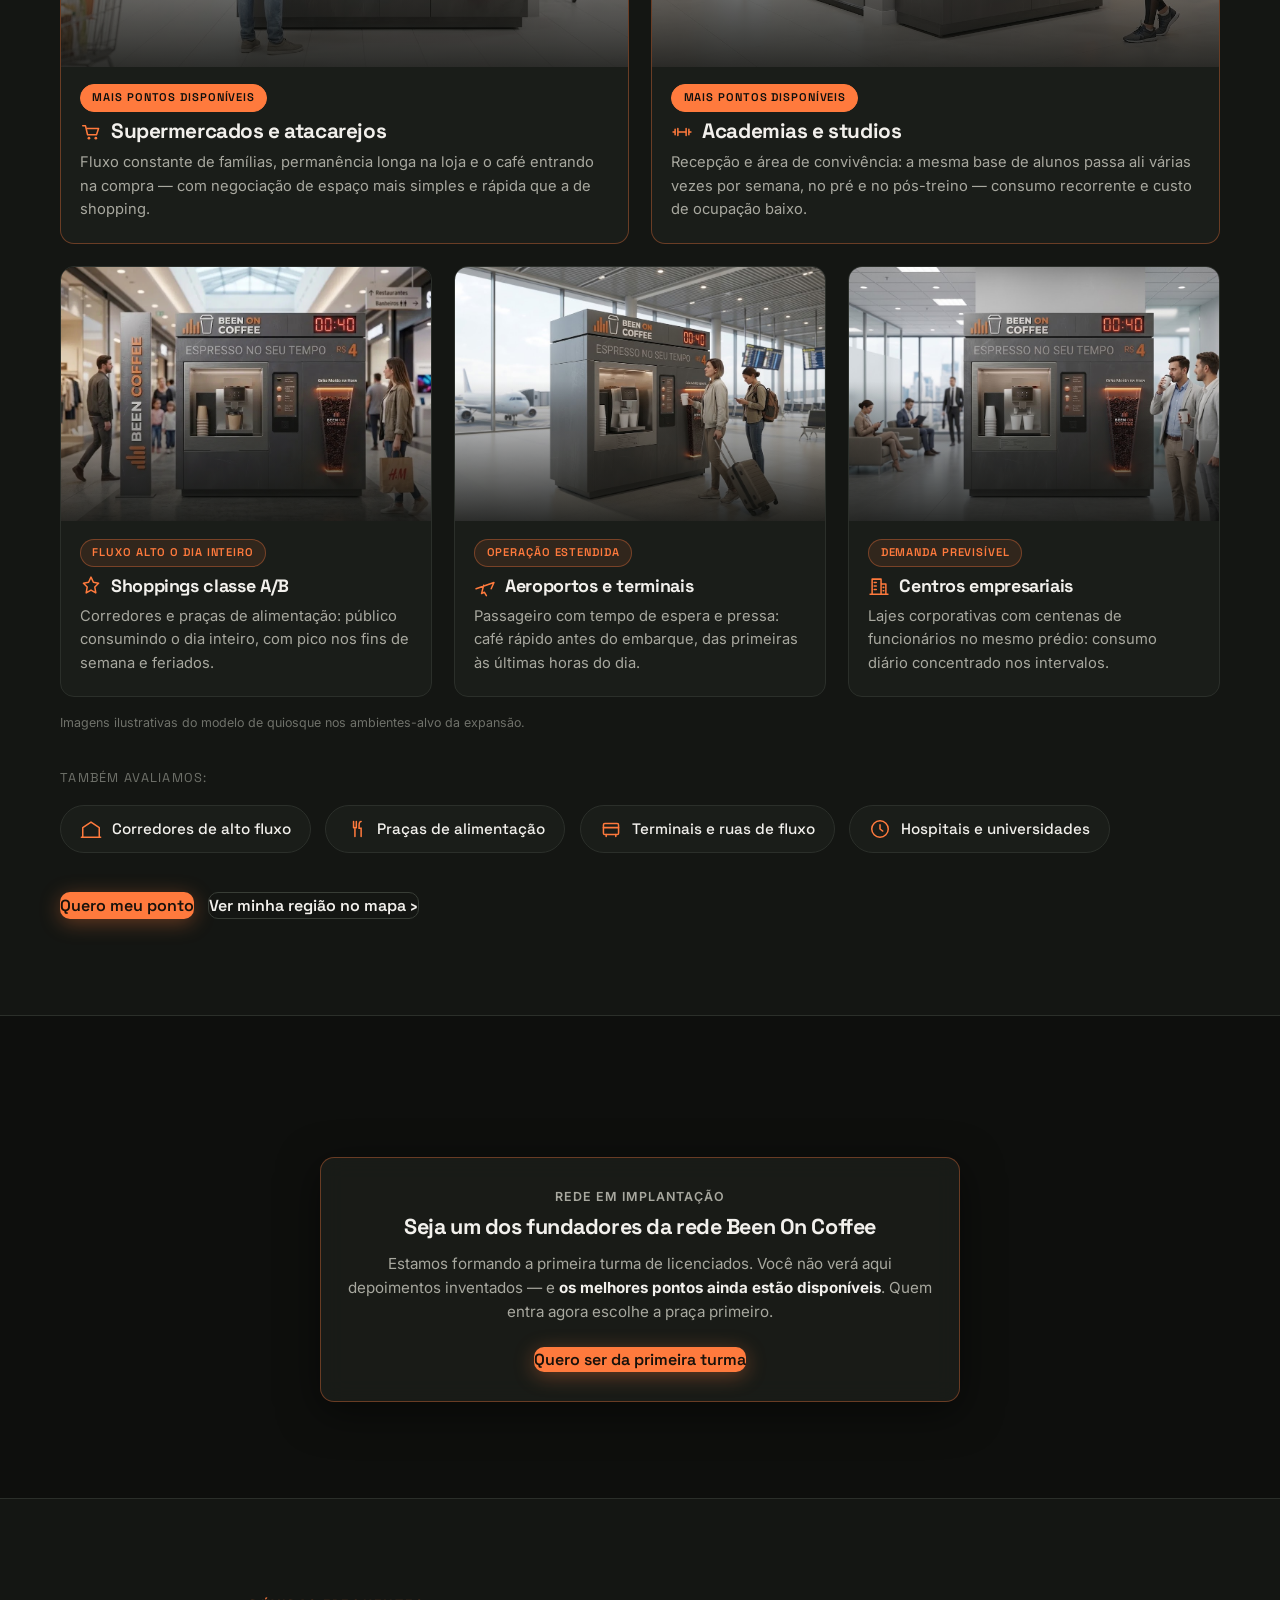
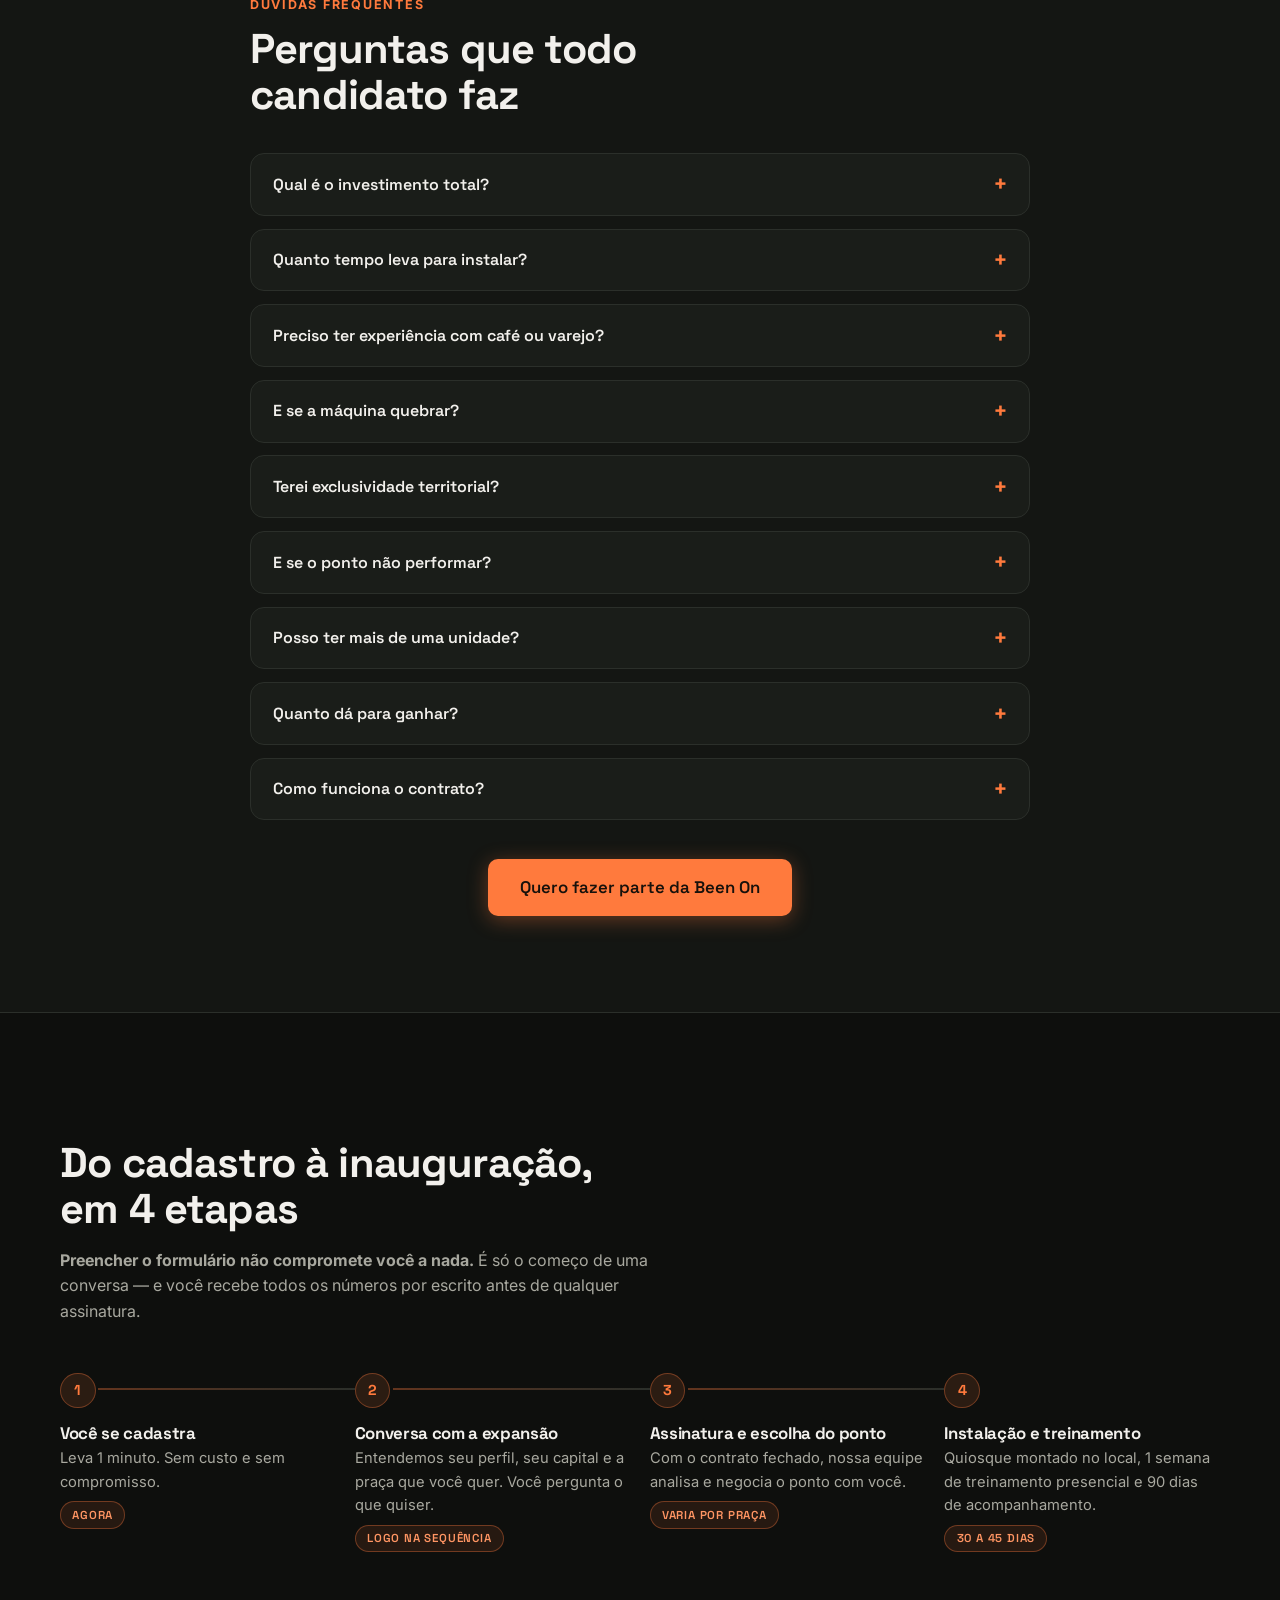
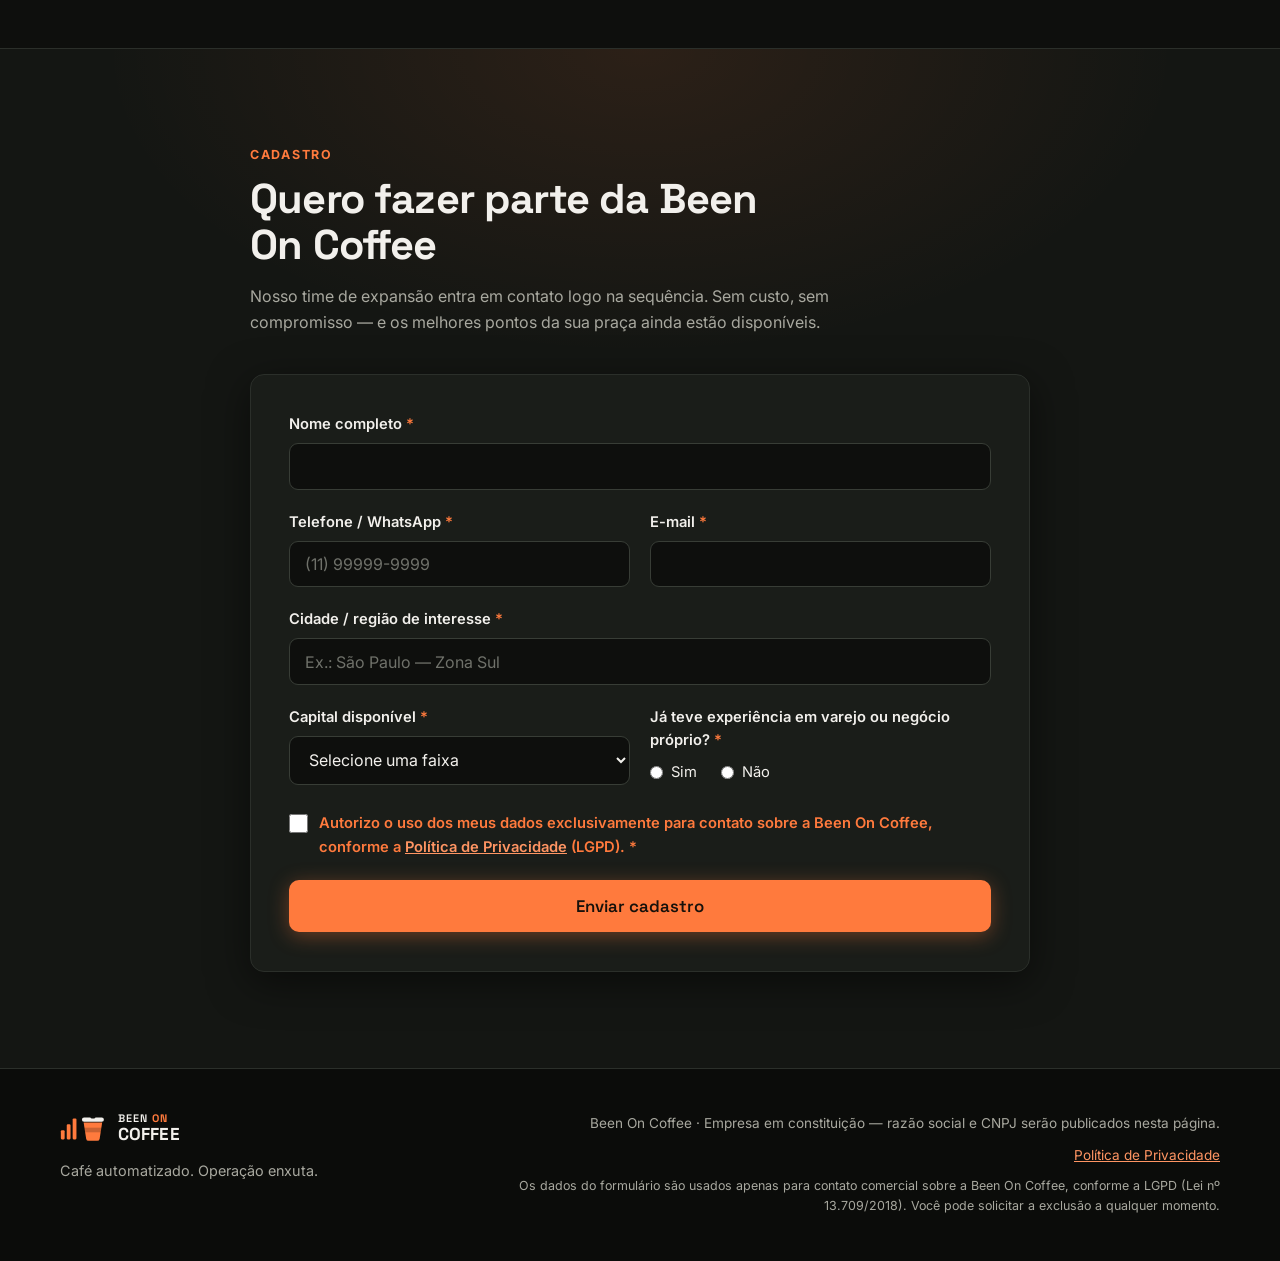
==== commit 544f2202: "Troca imagem do quiosque na secao de investimento e atualiza texto do CTA Substitui a foto do quiosq" ====
--- a/index.html
+++ b/index.html
@@ -79,7 +79,7 @@
       <!-- CTA sempre visível no mobile (fora do menu colapsado).
            O rótulo encurta abaixo de 380px para não encostar no logo. -->
       <a href="#cadastro" class="botao botao--pequeno topo__cta-mobile">
-        <span class="cta-longo">Quero ser licenciado</span><span class="cta-curto">Ser licenciado</span>
+        <span class="cta-longo">Quero fazer parte da Been On</span><span class="cta-curto">Fazer parte</span>
       </a>
 
       <button class="topo__hamburguer" id="btn-menu" aria-label="Abrir menu" aria-expanded="false" aria-controls="menu-links">
@@ -95,7 +95,7 @@
         <li><a href="simulador.html">Simulador</a></li>
         <li><a href="mapa-potencial.html">Mapa de potencial</a></li>
         <li><a href="#faq">Dúvidas</a></li>
-        <li><a href="#cadastro" class="botao botao--pequeno">Quero ser licenciado</a></li>
+        <li><a href="#cadastro" class="botao botao--pequeno">Quero fazer parte da Been On</a></li>
       </ul>
     </nav>
   </header>
@@ -376,7 +376,7 @@
         </div>
 
         <div class="cta-secao revelar">
-          <a href="#cadastro" class="botao">Quero ser licenciado</a>
+          <a href="#cadastro" class="botao">Quero fazer parte da Been On</a>
           <a href="simulador.html" class="botao botao--fantasma">Simular meu plano ›</a>
         </div>
       </div>
@@ -425,7 +425,7 @@
         </ol>
 
         <div class="cta-secao revelar">
-          <a href="#cadastro" class="botao">Quero ser licenciado</a>
+          <a href="#cadastro" class="botao">Quero fazer parte da Been On</a>
         </div>
       </div>
     </section>
@@ -443,8 +443,8 @@
         <h2 class="revelar">Quanto custa</h2>
 
         <figure class="investimento__destaque revelar">
-          <img src="assets/quiosque/been-on-coffee-fundo-cinza.jpg"
-               alt="Quiosque de autoatendimento Been On Coffee completo — máquina, totem, display e dispenser de grãos"
+          <img src="assets/quiosque/been-on-coffee-academia.jpg"
+               alt="Quiosque de autoatendimento Been On Coffee instalado em academia, com cliente tomando café ao lado"
                loading="lazy" width="1024" height="749" />
           <figcaption>No pacote de R$ 72.000: máquina profissional, totem, mobiliário e estoque do 1º mês.</figcaption>
         </figure>
@@ -539,7 +539,7 @@
         </ul>
 
         <div class="cta-secao revelar">
-          <a href="#cadastro" class="botao">Quero ser licenciado</a>
+          <a href="#cadastro" class="botao">Quero fazer parte da Been On</a>
         </div>
       </div>
     </section>
@@ -757,7 +757,7 @@
         </div>
 
         <div class="cta-secao cta-secao--centro revelar">
-          <a href="#cadastro" class="botao botao--grande">Quero ser licenciado</a>
+          <a href="#cadastro" class="botao botao--grande">Quero fazer parte da Been On</a>
         </div>
       </div>
     </section>
@@ -813,7 +813,7 @@
     <section class="secao secao--cta" id="cadastro">
       <div class="container container--estreito">
         <p class="secao__rotulo revelar">Cadastro</p>
-        <h2 class="revelar">Quero ser licenciado Been On Coffee</h2>
+        <h2 class="revelar">Quero fazer parte da Been On Coffee</h2>
         <p class="secao__sub revelar">
           Nosso time de expansão entra em contato logo na sequência.
           Sem custo, sem compromisso — e os melhores pontos da sua praça ainda
--- a/css/styles.css
+++ b/css/styles.css
@@ -1106,7 +1106,11 @@
 .diferencial__link:hover { transform: translateX(3px); text-decoration: underline; }
 @media (min-width: 800px) {
   .diferenciais__intro { grid-template-columns: .8fr 1.2fr; }
-  .diferenciais__imagem { max-width: 100%; }
+  /* Sem isso o copo esticava até preencher a coluna inteira (~440px de
+     largura por ~550px de altura) e ficava desproporcional ao lado do
+     texto — mantém o mesmo tamanho contido do mobile, só centralizado
+     na coluna mais larga do desktop. */
+  .diferenciais__imagem { max-width: 300px; margin-inline: 0; }
 }
 
 /* Foto do quiosque completo: destaque do pacote em "Investimento" */
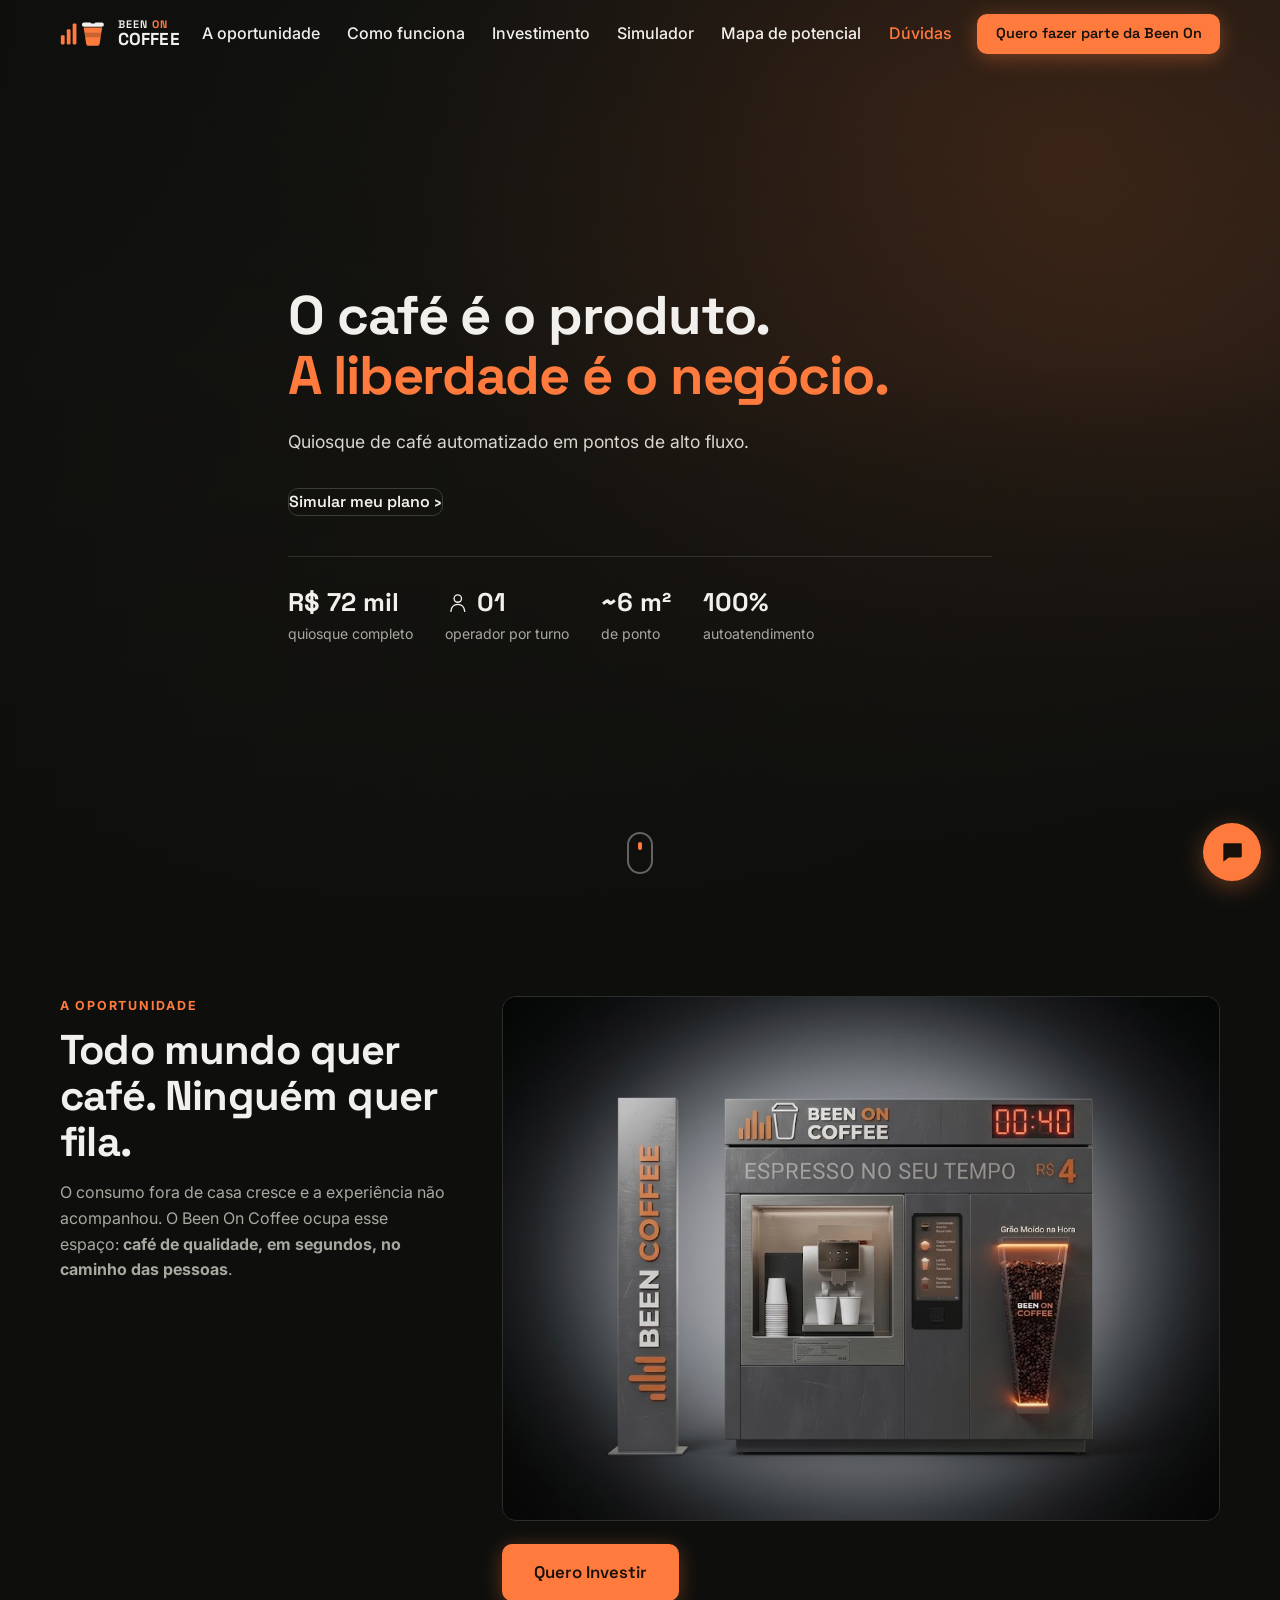
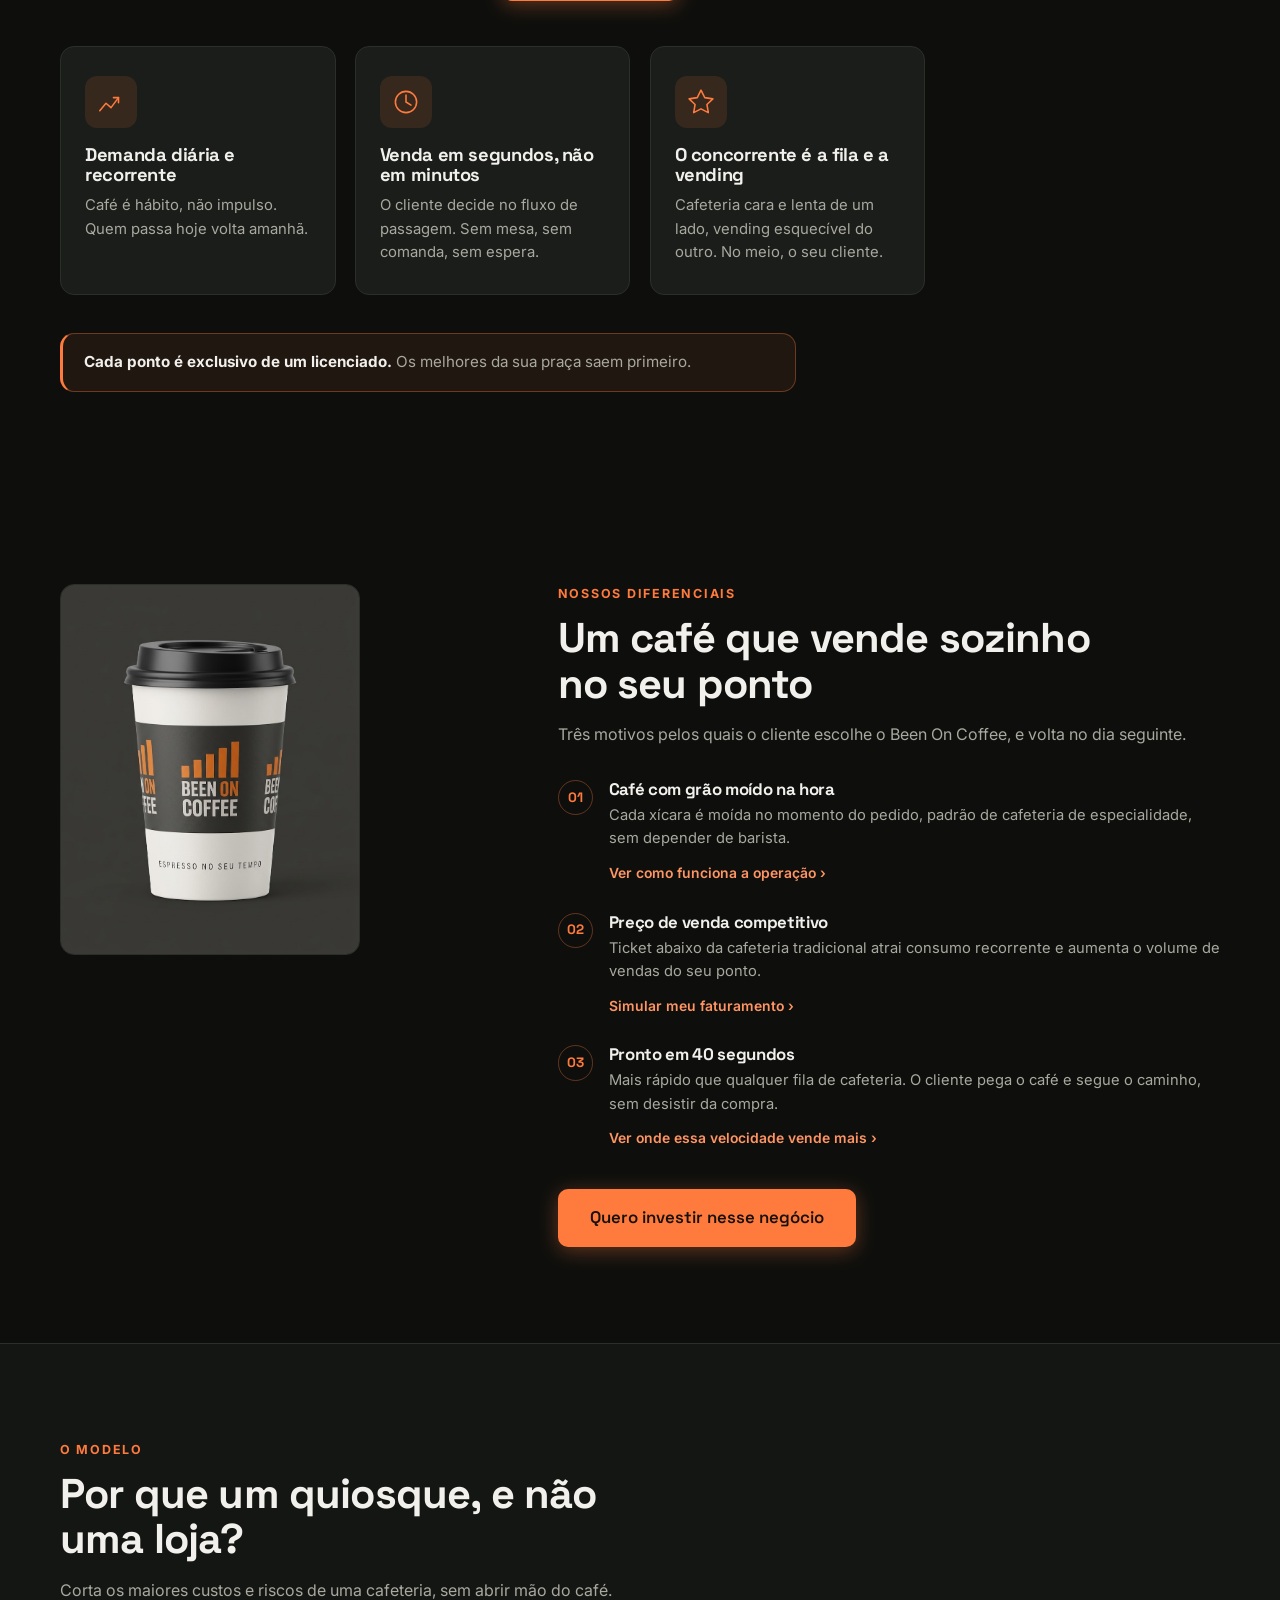
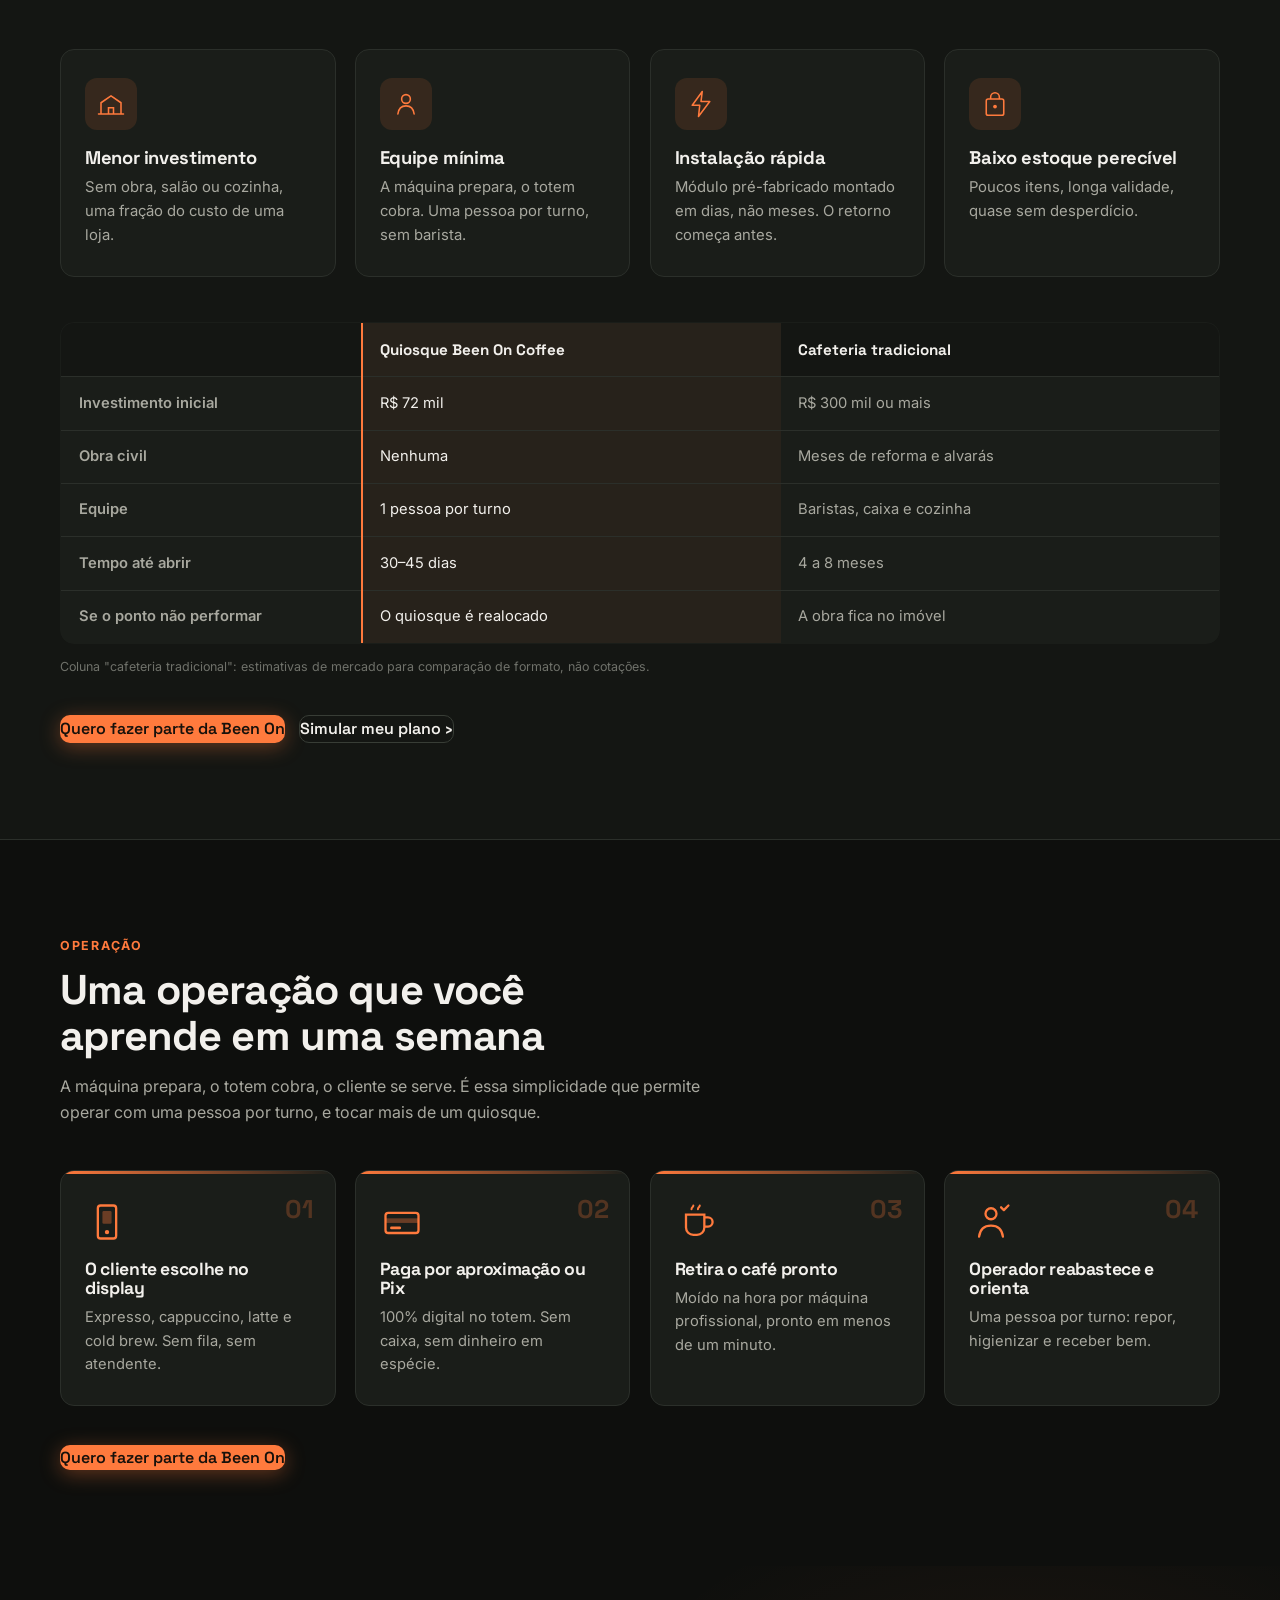
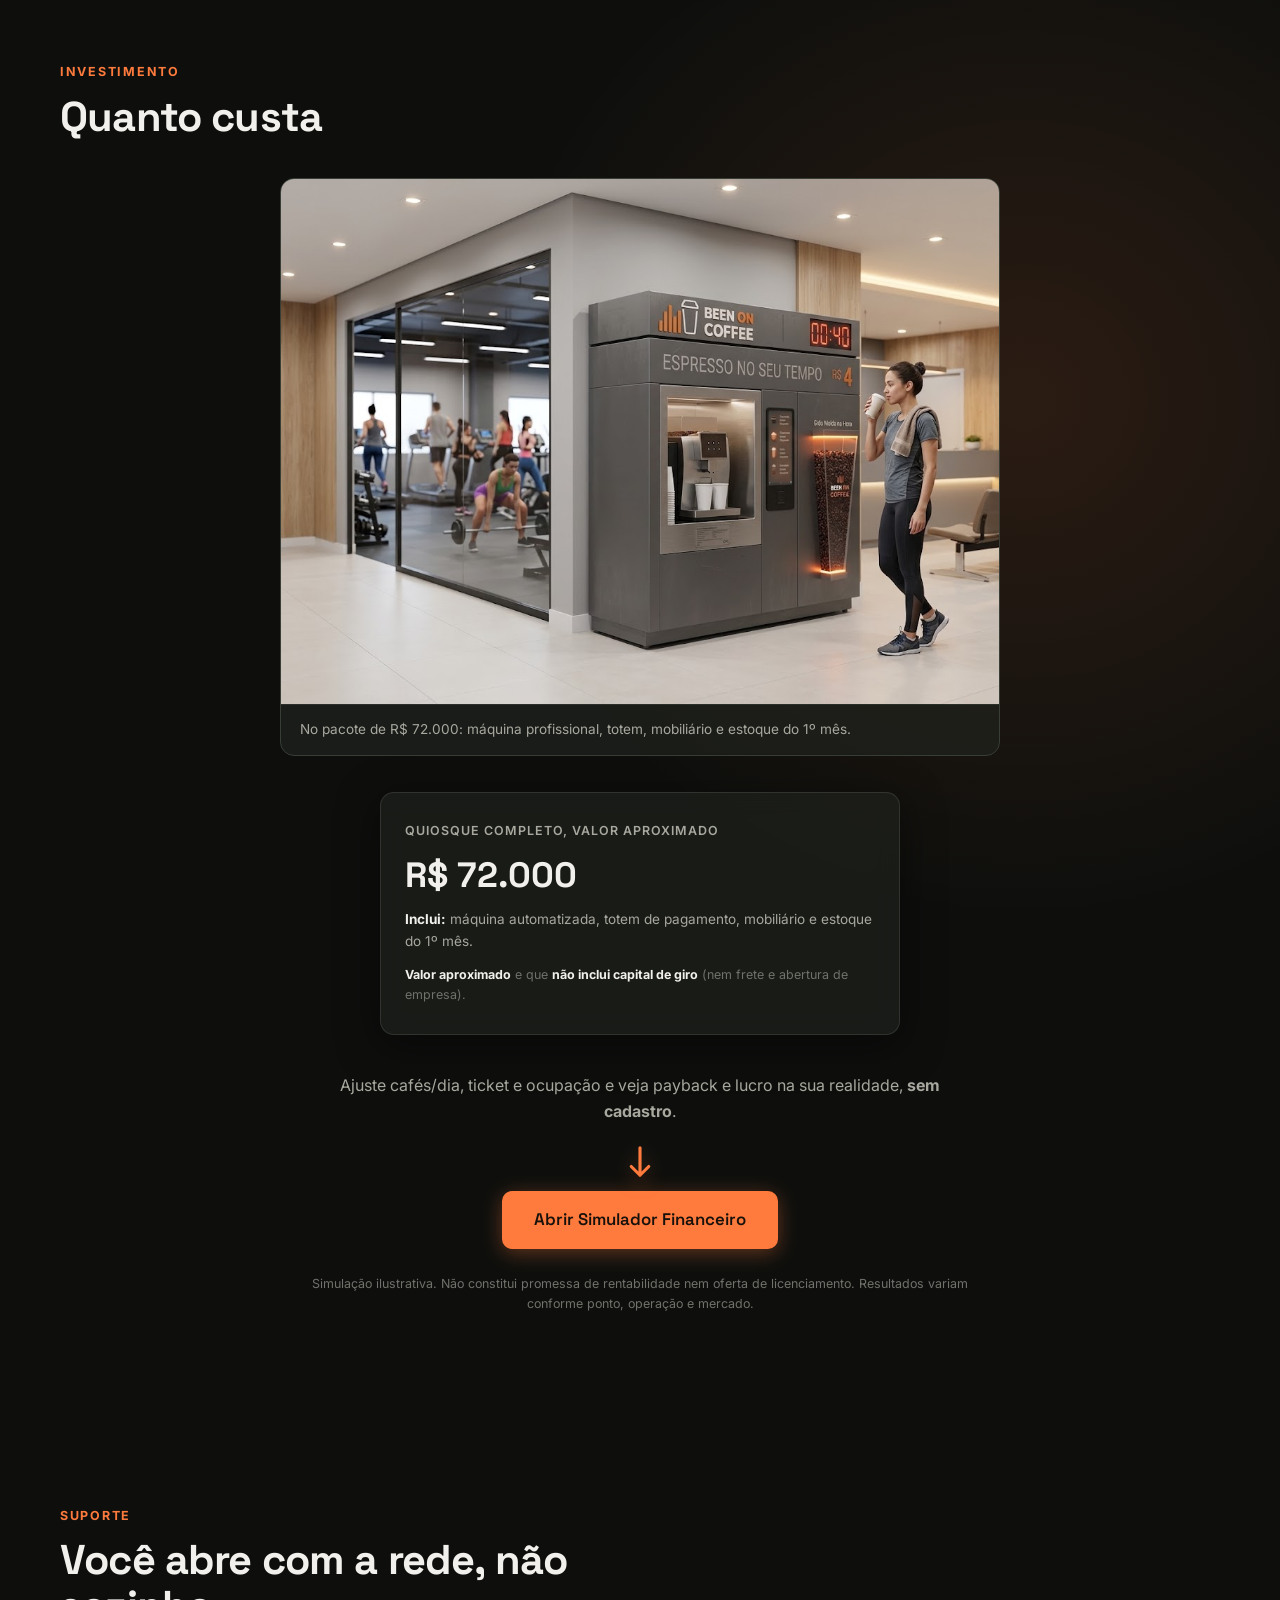
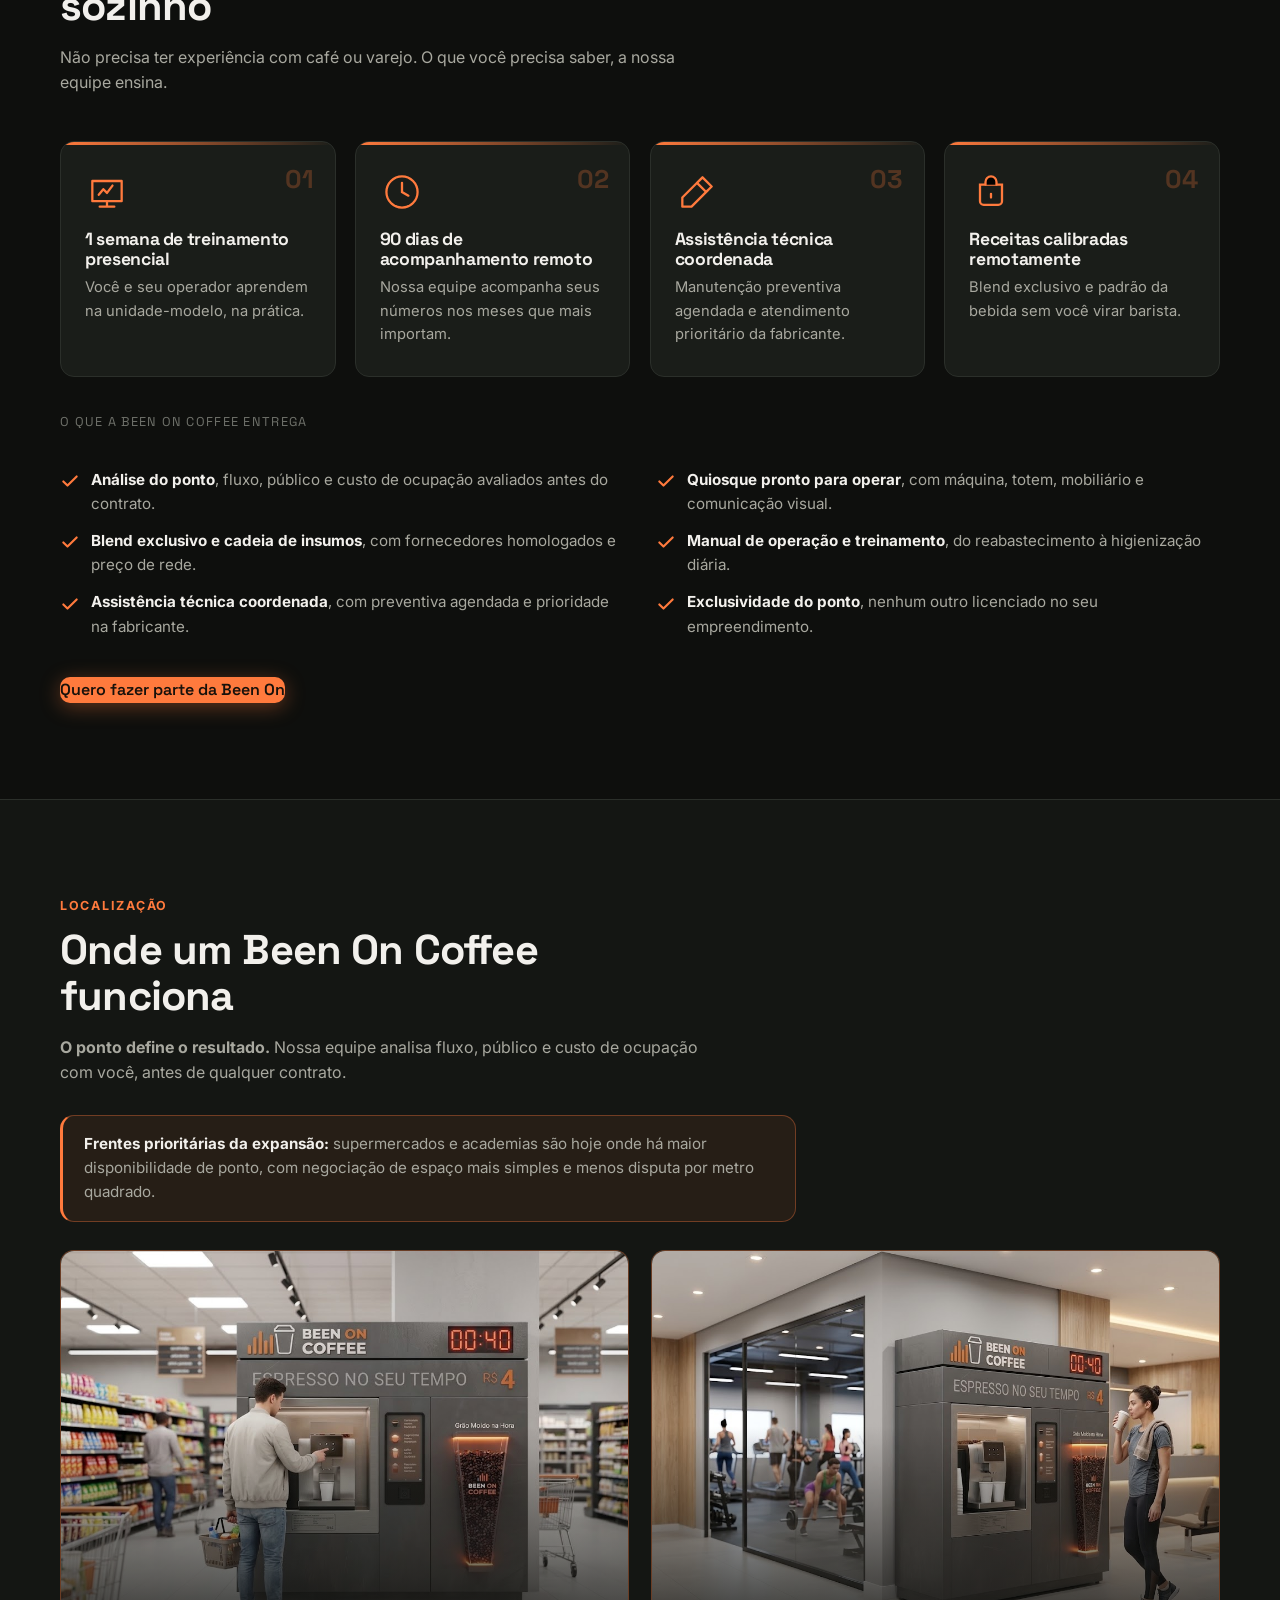
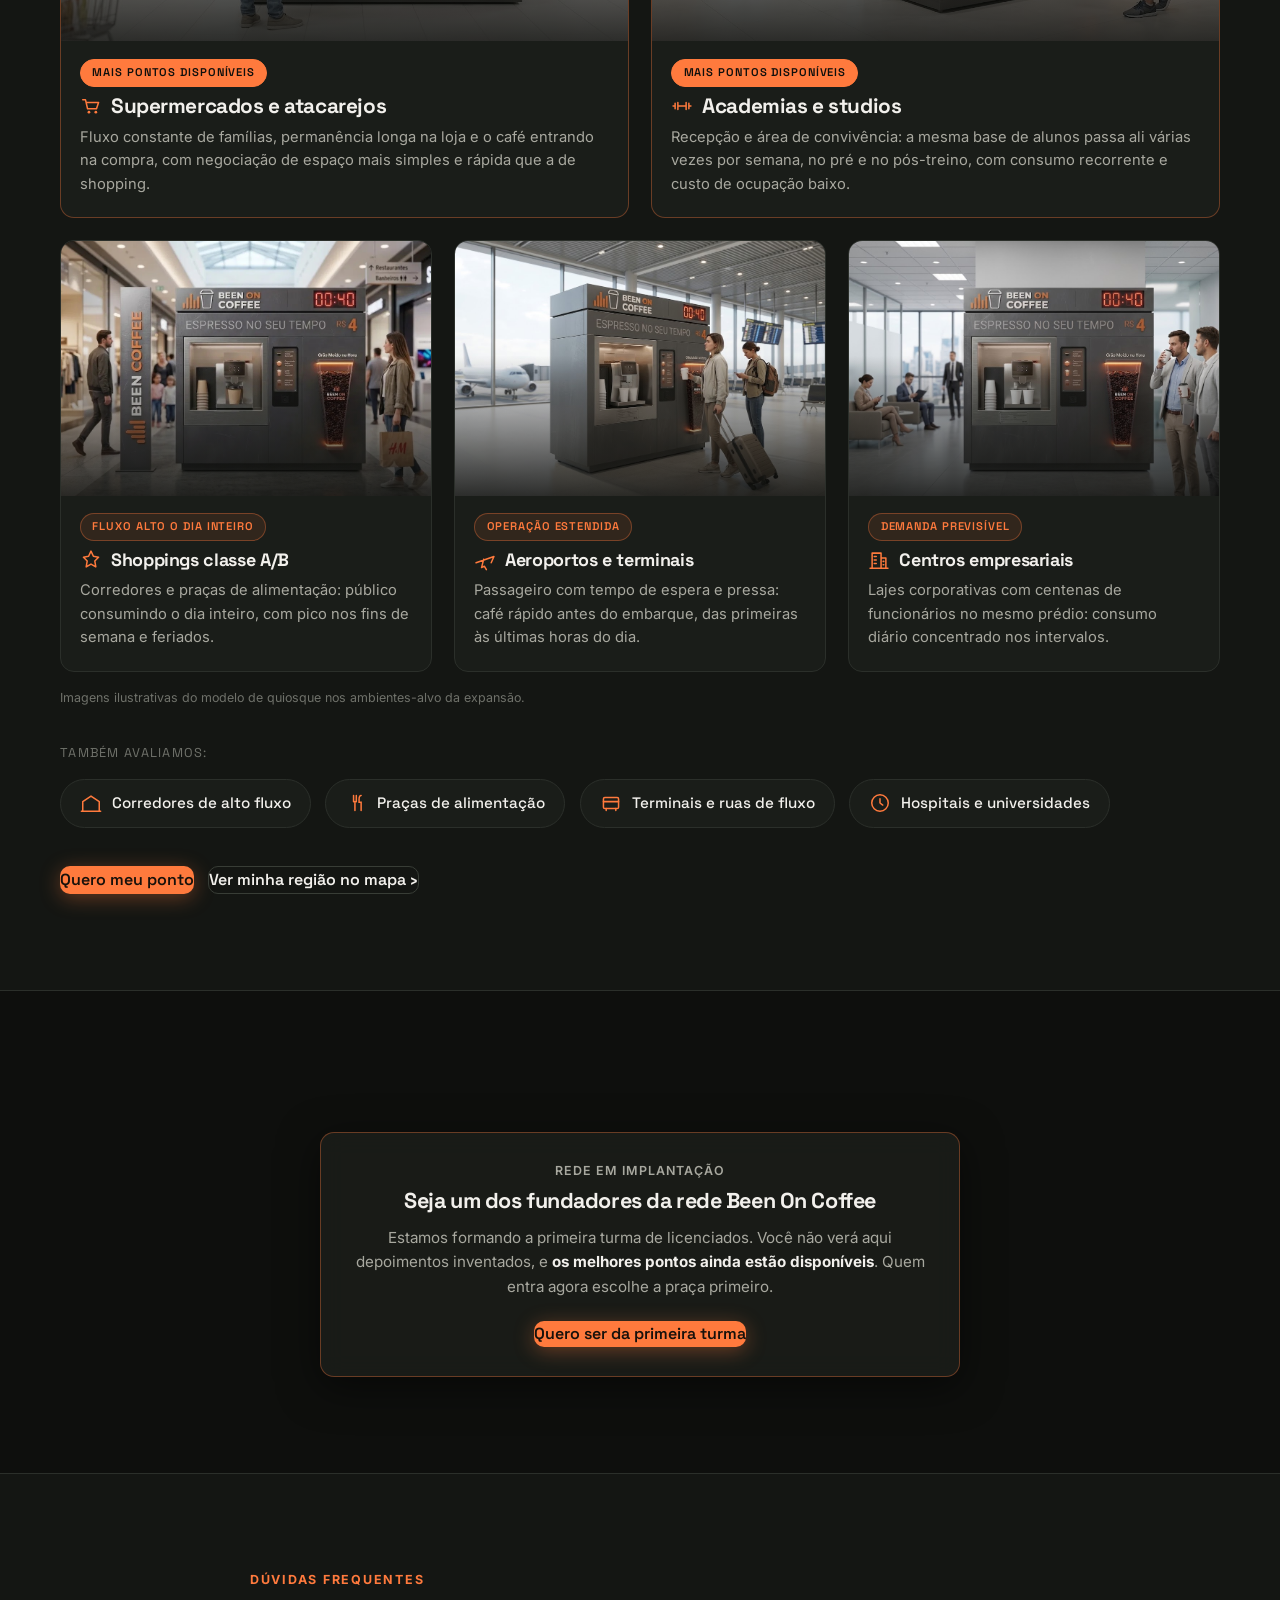
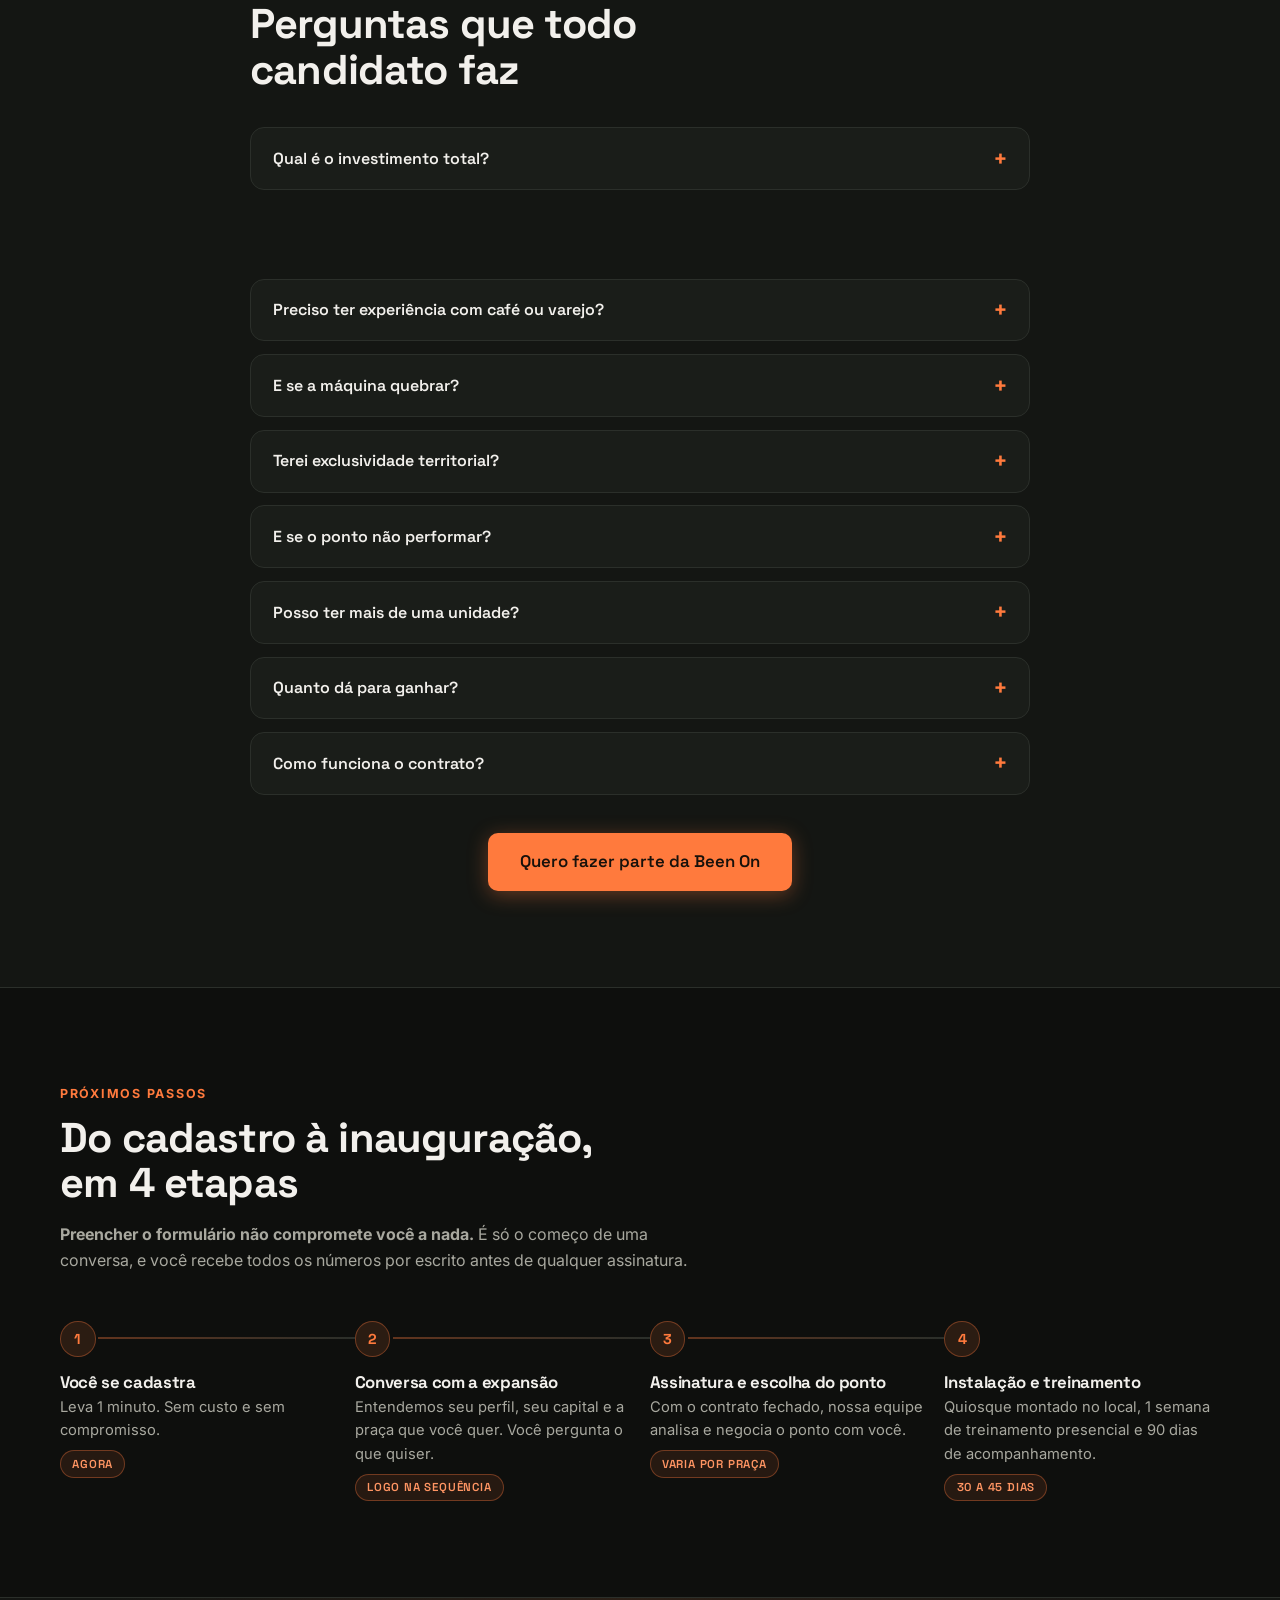
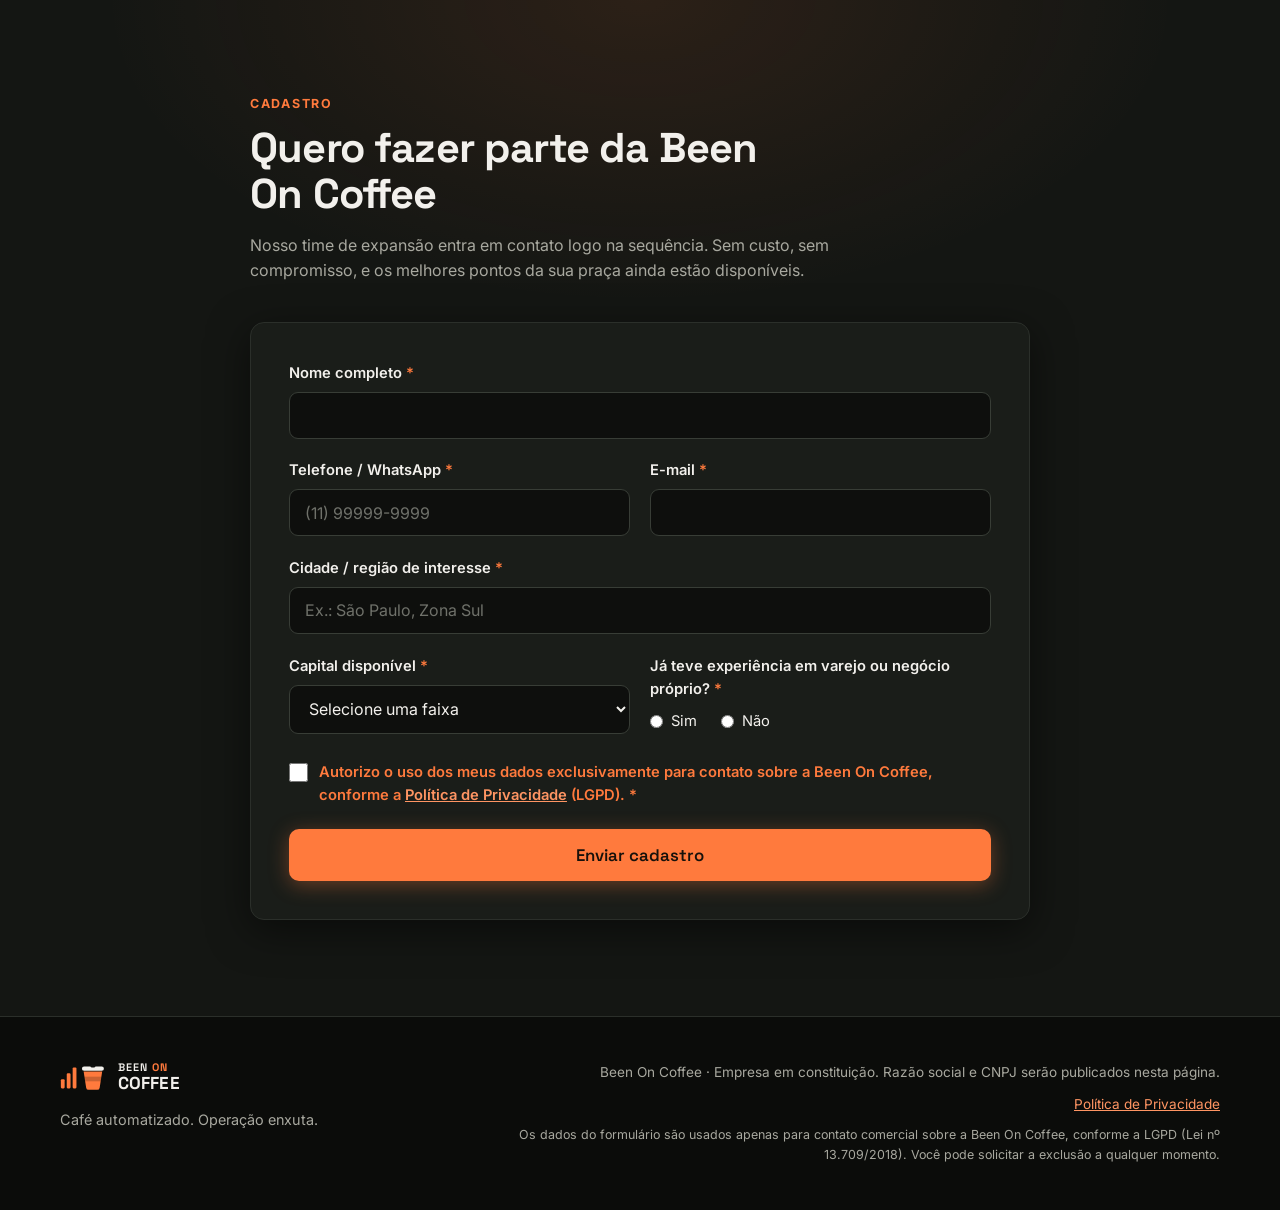
==== commit ccf24bed: "Remove travessoes do texto visivel do site Substitui travessoes (—) por virgula ou ponto nos textos " ====
--- a/index.html
+++ b/index.html
@@ -5,7 +5,7 @@
   <meta name="viewport" content="width=device-width, initial-scale=1.0" />
 
   <!-- ===== SEO BÁSICO ===== -->
-  <title>Been On Coffee — Quiosque de café automatizado</title>
+  <title>Been On Coffee, quiosque de café automatizado</title>
   <meta name="description" content="Seja licenciado Been On Coffee: quiosque de café automatizado em pontos de alto fluxo. R$ 72 mil, 1 pessoa por turno e suporte completo da rede." />
 
   <link rel="canonical" href="https://www.beencoffee.com.br/" />
@@ -16,7 +16,7 @@
        O ideal é gerar uma versão 1200x630 com a marca e apontar para ela. -->
   <meta property="og:type" content="website" />
   <meta property="og:site_name" content="Been On Coffee" />
-  <meta property="og:title" content="Been On Coffee — café automatizado em formato de quiosque" />
+  <meta property="og:title" content="Been On Coffee, café automatizado em formato de quiosque" />
   <meta property="og:description" content="Baixo investimento, operação simples com 1 pessoa por turno. Conheça o modelo de licenciamento Been On Coffee." />
   <meta property="og:url" content="https://www.beencoffee.com.br/" />
   <meta property="og:image" content="https://www.beencoffee.com.br/assets/quiosque/been-on-coffee-fundo-cinza.jpg" />
@@ -41,7 +41,7 @@
     "@context": "https://schema.org",
     "@type": "FAQPage",
     "mainEntity": [
-      {"@type":"Question","name":"Qual é o investimento total para abrir um Been On Coffee?","acceptedAnswer":{"@type":"Answer","text":"R$ 72.000 (valor aproximado) pelo quiosque completo — máquina, totem, mobiliário e estoque do 1º mês. Não inclui capital de giro, frete e abertura de empresa."}},
+      {"@type":"Question","name":"Qual é o investimento total para abrir um Been On Coffee?","acceptedAnswer":{"@type":"Answer","text":"R$ 72.000 (valor aproximado) pelo quiosque completo, com máquina, totem, mobiliário e estoque do 1º mês. Não inclui capital de giro, frete e abertura de empresa."}},
       {"@type":"Question","name":"Quanto tempo leva para instalar o quiosque?","acceptedAnswer":{"@type":"Answer","text":"De 30 a 45 dias após o contrato do ponto assinado. O quiosque chega pré-fabricado e é montado no local."}},
       {"@type":"Question","name":"Preciso ter experiência com café ou varejo?","acceptedAnswer":{"@type":"Answer","text":"Não. São 1 semana de treinamento presencial na unidade-modelo e 90 dias de acompanhamento remoto. A máquina automatizada garante o padrão da bebida sem barista."}},
       {"@type":"Question","name":"Terei exclusividade territorial?","acceptedAnswer":{"@type":"Answer","text":"Sim, por ponto: cada unidade tem exclusividade no empreendimento em que está instalada. Regras de raio e expansão constam do contrato."}},
@@ -60,7 +60,7 @@
        ============================================================ -->
   <header class="topo" id="topo">
     <nav class="topo__nav container" aria-label="Navegação principal">
-      <a href="#hero" class="logo" aria-label="Been On Coffee — início">
+      <a href="#hero" class="logo" aria-label="Been On Coffee, início">
         <svg class="logo__icone" viewBox="0 0 58 32" aria-hidden="true" focusable="false">
           <rect x="1" y="18" width="4.5" height="11" rx="1.3" fill="#FF7A3D"/>
           <rect x="8" y="11" width="4.5" height="18" rx="1.3" fill="#FF7A3D"/>
@@ -175,7 +175,7 @@
           <div class="oportunidade__bloco revelar">
             <div class="oportunidade__imagem">
               <img src="assets/quiosque/been-on-coffee-fundo-cinza.jpg"
-                   alt="Quiosque de autoatendimento Been On Coffee completo — máquina, totem, display e dispenser de grãos"
+                   alt="Quiosque de autoatendimento Been On Coffee completo, com máquina, totem, display e dispenser de grãos"
                    loading="lazy" width="1024" height="749" />
             </div>
             <a href="#cadastro" class="botao botao--grande oportunidade__cta">Quero Investir</a>
@@ -210,7 +210,7 @@
             <div class="card-recurso__icone">
               <svg viewBox="0 0 48 48" aria-hidden="true"><path d="M24 5l6 12 13 2-9.5 9 2.2 13L24 35l-11.7 6 2.2-13L5 19l13-2z" fill="none" stroke="currentColor" stroke-width="2.5" stroke-linejoin="round"/></svg>
             </div>
-            <h3>O concorrente é a fila — e a vending</h3>
+            <h3>O concorrente é a fila e a vending</h3>
             <p>Cafeteria cara e lenta de um lado, vending esquecível do outro. No meio, o seu cliente.</p>
           </div>
         </div>
@@ -242,7 +242,7 @@
             <p class="secao__rotulo revelar">Nossos diferenciais</p>
             <h2 class="revelar">Um café que vende sozinho no seu ponto</h2>
             <p class="secao__sub revelar">
-              Três motivos pelos quais o cliente escolhe o Been On Coffee — e volta
+              Três motivos pelos quais o cliente escolhe o Been On Coffee, e volta
               no dia seguinte.
             </p>
 
@@ -251,7 +251,7 @@
                 <span class="diferencial__numero" aria-hidden="true">01</span>
                 <div class="diferencial__corpo">
                   <h3>Café com grão moído na hora</h3>
-                  <p>Cada xícara é moída no momento do pedido — padrão de cafeteria de especialidade, sem depender de barista.</p>
+                  <p>Cada xícara é moída no momento do pedido, padrão de cafeteria de especialidade, sem depender de barista.</p>
                   <a href="#como-funciona" class="diferencial__link">Ver como funciona a operação ›</a>
                 </div>
               </li>
@@ -267,7 +267,7 @@
                 <span class="diferencial__numero" aria-hidden="true">03</span>
                 <div class="diferencial__corpo">
                   <h3>Pronto em 40 segundos</h3>
-                  <p>Mais rápido que qualquer fila de cafeteria — o cliente pega o café e segue o caminho, sem desistir da compra.</p>
+                  <p>Mais rápido que qualquer fila de cafeteria. O cliente pega o café e segue o caminho, sem desistir da compra.</p>
                   <a href="#ponto-ideal" class="diferencial__link">Ver onde essa velocidade vende mais ›</a>
                 </div>
               </li>
@@ -291,7 +291,7 @@
         <p class="secao__rotulo revelar">O modelo</p>
         <h2 class="revelar">Por que um quiosque, e não uma loja?</h2>
         <p class="secao__sub revelar">
-          Corta os maiores custos e riscos de uma cafeteria — sem abrir mão do café.
+          Corta os maiores custos e riscos de uma cafeteria, sem abrir mão do café.
         </p>
 
         <div class="grade-cards">
@@ -300,7 +300,7 @@
               <svg viewBox="0 0 48 48" aria-hidden="true"><path d="M8 40V22l16-11 16 11v18" fill="none" stroke="currentColor" stroke-width="2.5" stroke-linejoin="round"/><path d="M4 40h40" stroke="currentColor" stroke-width="2.5" stroke-linecap="round"/><path d="M20 40V30h8v10" fill="none" stroke="currentColor" stroke-width="2.5"/></svg>
             </div>
             <h3>Menor investimento</h3>
-            <p>Sem obra, salão ou cozinha — uma fração do custo de uma loja.</p>
+            <p>Sem obra, salão ou cozinha, uma fração do custo de uma loja.</p>
           </div>
           <div class="card-recurso revelar">
             <div class="card-recurso__icone">
@@ -385,7 +385,7 @@
     <!-- ============================================================
          4. COMO FUNCIONA (passos com animação de entrada)
          Objetivo comercial: mostrar ao candidato por que a operação é
-         simples de tocar, replicar e multioperar — a jornada do cliente
+         simples de tocar, replicar e multioperar. A jornada do cliente
          existe aqui como prova de simplicidade, não como vitrine B2C.
          ============================================================ -->
     <section class="secao" id="como-funciona">
@@ -394,7 +394,7 @@
         <h2 class="revelar">Uma operação que você aprende em uma semana</h2>
         <p class="secao__sub revelar">
           A máquina prepara, o totem cobra, o cliente se serve. É essa simplicidade
-          que permite operar com uma pessoa por turno — e tocar mais de um quiosque.
+          que permite operar com uma pessoa por turno, e tocar mais de um quiosque.
         </p>
 
         <ol class="passos">
@@ -451,7 +451,7 @@
 
         <div class="grade-numeros grade-numeros--investimento">
           <div class="card-vidro revelar">
-            <p class="card-vidro__rotulo">Quiosque completo — valor aproximado</p>
+            <p class="card-vidro__rotulo">Quiosque completo, valor aproximado</p>
             <p class="card-vidro__valor">R$ 72.000</p>
             <p class="card-vidro__nota">
               <strong>Inclui:</strong> máquina automatizada, totem de pagamento,
@@ -466,7 +466,7 @@
 
         <p class="secao__sub secao__sub--centro revelar">
           Ajuste cafés/dia, ticket e ocupação e veja payback e lucro na sua
-          realidade — <strong>sem cadastro</strong>.
+          realidade, <strong>sem cadastro</strong>.
         </p>
         <div class="cta-simulador revelar">
           <span class="seta-incentivo" aria-hidden="true">
@@ -478,7 +478,7 @@
         </div>
         <p class="disclaimer-legal revelar" role="note">
           Simulação ilustrativa. Não constitui promessa de rentabilidade nem oferta
-          de licenciamento — resultados variam conforme ponto, operação e mercado.
+          de licenciamento. Resultados variam conforme ponto, operação e mercado.
         </p>
       </div>
     </section>
@@ -530,12 +530,12 @@
              comparar com outras franquias sem ter que ligar para perguntar. -->
         <p class="vitrine-pontos__complemento revelar">O que a Been On Coffee entrega</p>
         <ul class="entregaveis revelar">
-          <li><svg viewBox="0 0 24 24" aria-hidden="true"><path d="M4 12.5l5 5L20 6.5" fill="none" stroke="currentColor" stroke-width="2.6" stroke-linecap="round" stroke-linejoin="round"/></svg><span><strong>Análise do ponto</strong> — fluxo, público e custo de ocupação avaliados antes do contrato.</span></li>
-          <li><svg viewBox="0 0 24 24" aria-hidden="true"><path d="M4 12.5l5 5L20 6.5" fill="none" stroke="currentColor" stroke-width="2.6" stroke-linecap="round" stroke-linejoin="round"/></svg><span><strong>Quiosque pronto para operar</strong> — máquina, totem, mobiliário e comunicação visual.</span></li>
-          <li><svg viewBox="0 0 24 24" aria-hidden="true"><path d="M4 12.5l5 5L20 6.5" fill="none" stroke="currentColor" stroke-width="2.6" stroke-linecap="round" stroke-linejoin="round"/></svg><span><strong>Blend exclusivo e cadeia de insumos</strong> — fornecedores homologados e preço de rede.</span></li>
-          <li><svg viewBox="0 0 24 24" aria-hidden="true"><path d="M4 12.5l5 5L20 6.5" fill="none" stroke="currentColor" stroke-width="2.6" stroke-linecap="round" stroke-linejoin="round"/></svg><span><strong>Manual de operação e treinamento</strong> — do reabastecimento à higienização diária.</span></li>
-          <li><svg viewBox="0 0 24 24" aria-hidden="true"><path d="M4 12.5l5 5L20 6.5" fill="none" stroke="currentColor" stroke-width="2.6" stroke-linecap="round" stroke-linejoin="round"/></svg><span><strong>Assistência técnica coordenada</strong> — preventiva agendada e prioridade na fabricante.</span></li>
-          <li><svg viewBox="0 0 24 24" aria-hidden="true"><path d="M4 12.5l5 5L20 6.5" fill="none" stroke="currentColor" stroke-width="2.6" stroke-linecap="round" stroke-linejoin="round"/></svg><span><strong>Exclusividade do ponto</strong> — nenhum outro licenciado no seu empreendimento.</span></li>
+          <li><svg viewBox="0 0 24 24" aria-hidden="true"><path d="M4 12.5l5 5L20 6.5" fill="none" stroke="currentColor" stroke-width="2.6" stroke-linecap="round" stroke-linejoin="round"/></svg><span><strong>Análise do ponto</strong>, fluxo, público e custo de ocupação avaliados antes do contrato.</span></li>
+          <li><svg viewBox="0 0 24 24" aria-hidden="true"><path d="M4 12.5l5 5L20 6.5" fill="none" stroke="currentColor" stroke-width="2.6" stroke-linecap="round" stroke-linejoin="round"/></svg><span><strong>Quiosque pronto para operar</strong>, com máquina, totem, mobiliário e comunicação visual.</span></li>
+          <li><svg viewBox="0 0 24 24" aria-hidden="true"><path d="M4 12.5l5 5L20 6.5" fill="none" stroke="currentColor" stroke-width="2.6" stroke-linecap="round" stroke-linejoin="round"/></svg><span><strong>Blend exclusivo e cadeia de insumos</strong>, com fornecedores homologados e preço de rede.</span></li>
+          <li><svg viewBox="0 0 24 24" aria-hidden="true"><path d="M4 12.5l5 5L20 6.5" fill="none" stroke="currentColor" stroke-width="2.6" stroke-linecap="round" stroke-linejoin="round"/></svg><span><strong>Manual de operação e treinamento</strong>, do reabastecimento à higienização diária.</span></li>
+          <li><svg viewBox="0 0 24 24" aria-hidden="true"><path d="M4 12.5l5 5L20 6.5" fill="none" stroke="currentColor" stroke-width="2.6" stroke-linecap="round" stroke-linejoin="round"/></svg><span><strong>Assistência técnica coordenada</strong>, com preventiva agendada e prioridade na fabricante.</span></li>
+          <li><svg viewBox="0 0 24 24" aria-hidden="true"><path d="M4 12.5l5 5L20 6.5" fill="none" stroke="currentColor" stroke-width="2.6" stroke-linecap="round" stroke-linejoin="round"/></svg><span><strong>Exclusividade do ponto</strong>, nenhum outro licenciado no seu empreendimento.</span></li>
         </ul>
 
         <div class="cta-secao revelar">
@@ -561,7 +561,7 @@
 
         <p class="vitrine-pontos__prioridade revelar">
           <strong>Frentes prioritárias da expansão:</strong> supermercados e academias
-          são hoje onde há maior disponibilidade de ponto — negociação de espaço mais
+          são hoje onde há maior disponibilidade de ponto, com negociação de espaço mais
           simples e menos disputa por metro quadrado.
         </p>
 
@@ -584,7 +584,7 @@
                 <svg viewBox="0 0 32 32" aria-hidden="true"><path d="M4 7h4l3 13h13l3-9H10" fill="none" stroke="currentColor" stroke-width="2.2" stroke-linecap="round" stroke-linejoin="round"/><circle cx="13" cy="25" r="2" fill="currentColor"/><circle cx="23" cy="25" r="2" fill="currentColor"/></svg>
                 Supermercados e atacarejos
               </h3>
-              <p>Fluxo constante de famílias, permanência longa na loja e o café entrando na compra — com negociação de espaço mais simples e rápida que a de shopping.</p>
+              <p>Fluxo constante de famílias, permanência longa na loja e o café entrando na compra, com negociação de espaço mais simples e rápida que a de shopping.</p>
             </figcaption>
           </figure>
 
@@ -602,7 +602,7 @@
                 <svg viewBox="0 0 32 32" aria-hidden="true"><path d="M6 12v8M26 12v8M10 16h12M6 16H3M29 16h-3M10 11v10M22 11v10" fill="none" stroke="currentColor" stroke-width="2.2" stroke-linecap="round"/></svg>
                 Academias e studios
               </h3>
-              <p>Recepção e área de convivência: a mesma base de alunos passa ali várias vezes por semana, no pré e no pós-treino — consumo recorrente e custo de ocupação baixo.</p>
+              <p>Recepção e área de convivência: a mesma base de alunos passa ali várias vezes por semana, no pré e no pós-treino, com consumo recorrente e custo de ocupação baixo.</p>
             </figcaption>
           </figure>
 
@@ -699,7 +699,7 @@
           <h3>Seja um dos fundadores da rede Been On Coffee</h3>
           <p class="card-fundador__texto">
             Estamos formando a primeira turma de licenciados. Você não verá aqui
-            depoimentos inventados — e <strong>os melhores pontos ainda estão
+            depoimentos inventados, e <strong>os melhores pontos ainda estão
             disponíveis</strong>. Quem entra agora escolhe a praça primeiro.
           </p>
           <a href="#cadastro" class="botao">Quero ser da primeira turma</a>
@@ -720,7 +720,7 @@
         <div class="faq">
           <details class="faq__item revelar">
             <summary>Qual é o investimento total?</summary>
-            <p>R$ 72.000 (valor aproximado) pelo quiosque completo — máquina, totem, mobiliário e estoque do 1º mês. Não inclui capital de giro, frete e abertura de empresa. Tudo detalhado por escrito antes de qualquer assinatura.</p>
+            <p>R$ 72.000 (valor aproximado) pelo quiosque completo, com máquina, totem, mobiliário e estoque do 1º mês. Não inclui capital de giro, frete e abertura de empresa. Tudo detalhado por escrito antes de qualquer assinatura.</p>
           </details>
           <details class="faq__item revelar">
             <summary>Quanto tempo leva para instalar?</summary>
@@ -748,7 +748,7 @@
           </details>
           <details class="faq__item revelar">
             <summary>Quanto dá para ganhar?</summary>
-            <p>Depende do ponto, do fluxo e de quem opera — por isso não prometemos rentabilidade. No <a href="simulador.html">simulador</a> você ajusta cafés/dia, ticket e custos e vê payback e lucro estimados. Simulação ilustrativa, não é promessa de resultado.</p>
+            <p>Depende do ponto, do fluxo e de quem opera. Por isso não prometemos rentabilidade. No <a href="simulador.html">simulador</a> você ajusta cafés/dia, ticket e custos e vê payback e lucro estimados. Simulação ilustrativa, não é promessa de resultado.</p>
           </details>
           <details class="faq__item revelar">
             <summary>Como funciona o contrato?</summary>
@@ -778,7 +778,7 @@
         <h2 class="revelar">Do cadastro à inauguração, em 4 etapas</h2>
         <p class="secao__sub revelar">
           <strong>Preencher o formulário não compromete você a nada.</strong> É só
-          o começo de uma conversa — e você recebe todos os números por escrito
+          o começo de uma conversa, e você recebe todos os números por escrito
           antes de qualquer assinatura.
         </p>
 
@@ -816,7 +816,7 @@
         <h2 class="revelar">Quero fazer parte da Been On Coffee</h2>
         <p class="secao__sub revelar">
           Nosso time de expansão entra em contato logo na sequência.
-          Sem custo, sem compromisso — e os melhores pontos da sua praça ainda
+          Sem custo, sem compromisso, e os melhores pontos da sua praça ainda
           estão disponíveis.
         </p>
 
@@ -842,7 +842,7 @@
 
           <div class="campo">
             <label for="cidade">Cidade / região de interesse <span aria-hidden="true">*</span></label>
-            <input type="text" id="cidade" name="cidade" required minlength="3" placeholder="Ex.: São Paulo — Zona Sul" />
+            <input type="text" id="cidade" name="cidade" required minlength="3" placeholder="Ex.: São Paulo, Zona Sul" />
             <p class="campo__erro" id="erro-cidade" role="alert" hidden>Informe a cidade ou região de interesse.</p>
           </div>
 
@@ -914,7 +914,7 @@
         <!-- DADO REAL NECESSÁRIO (bloqueia o go-live): razão social e CNPJ reais.
              Não publicar CNPJ placeholder — sem entidade real o site não sustenta
              o discurso de franqueadora séria nem a COF. -->
-        <p>Been On Coffee · Empresa em constituição — razão social e CNPJ serão publicados nesta página.</p>
+        <p>Been On Coffee · Empresa em constituição. Razão social e CNPJ serão publicados nesta página.</p>
         <p><a href="politica-de-privacidade.html">Política de Privacidade</a></p>
         <p class="rodape__lgpd">
           Os dados do formulário são usados apenas para contato comercial sobre a
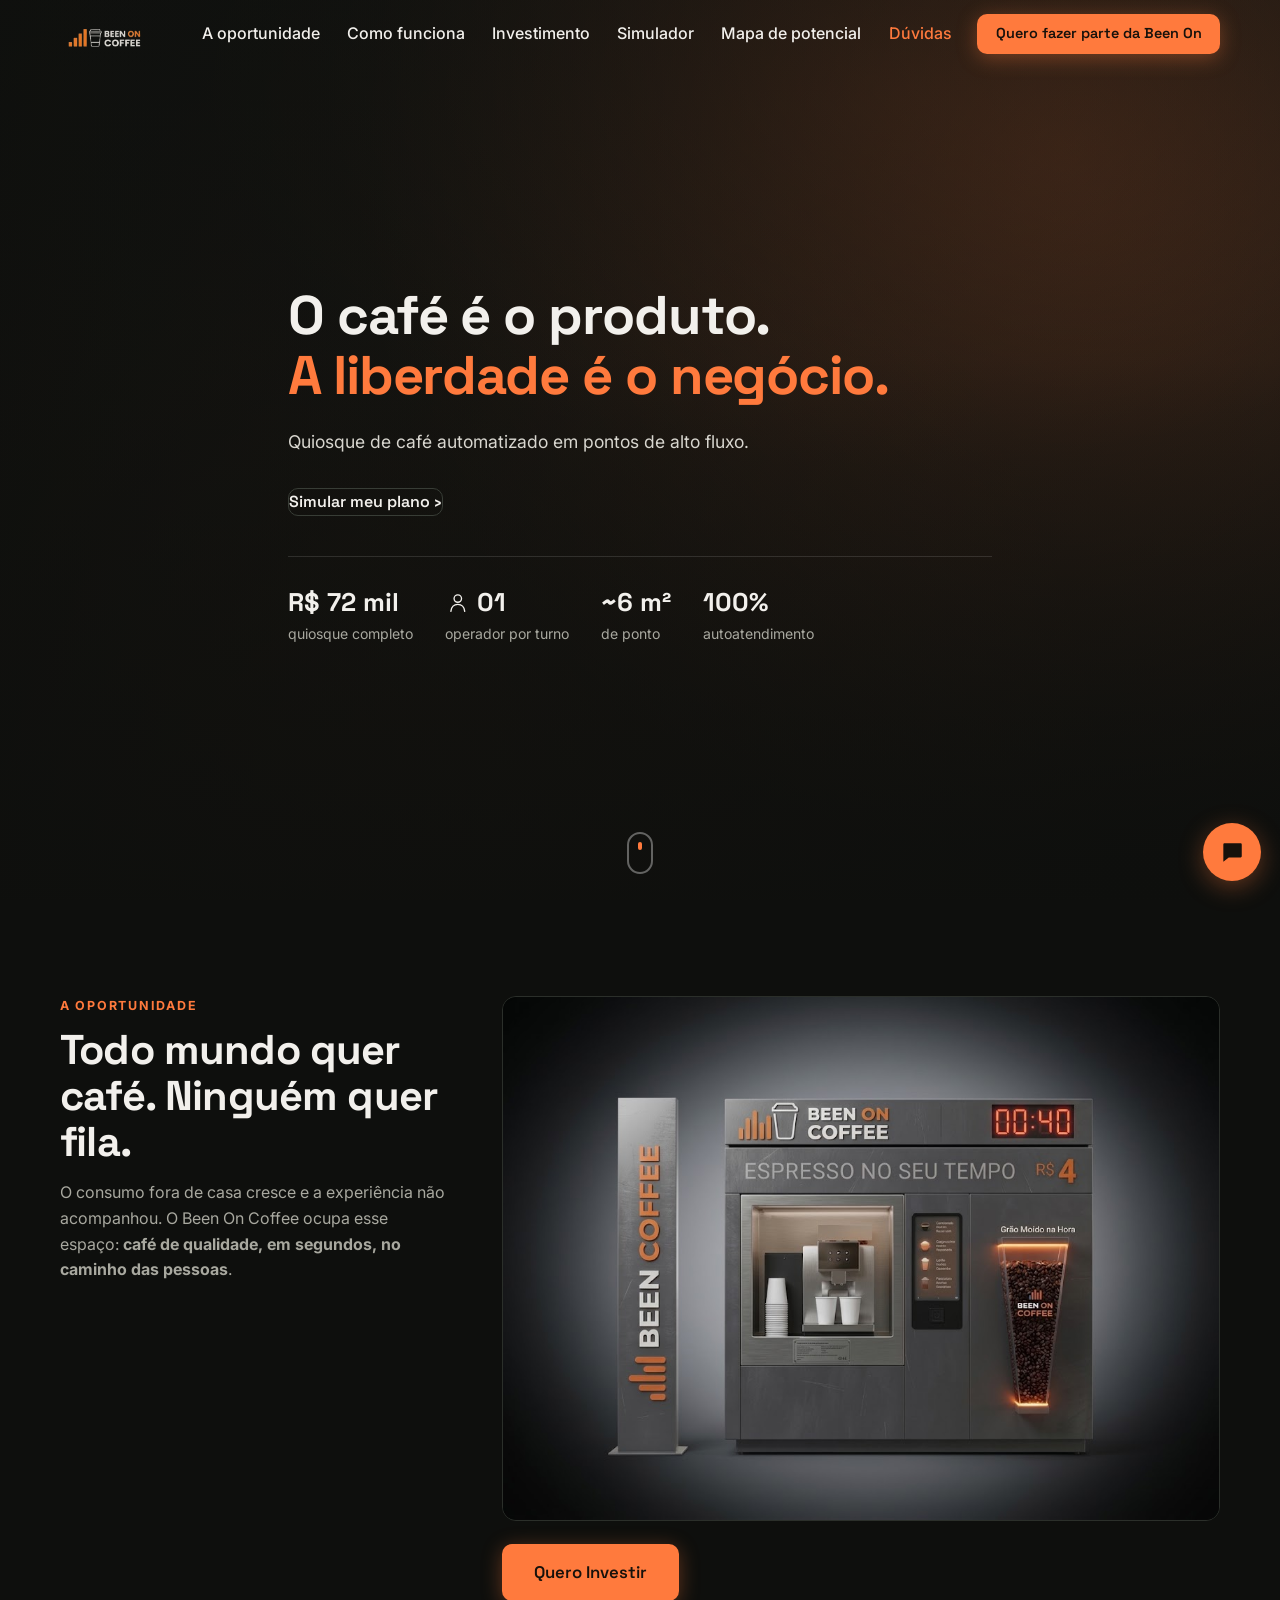
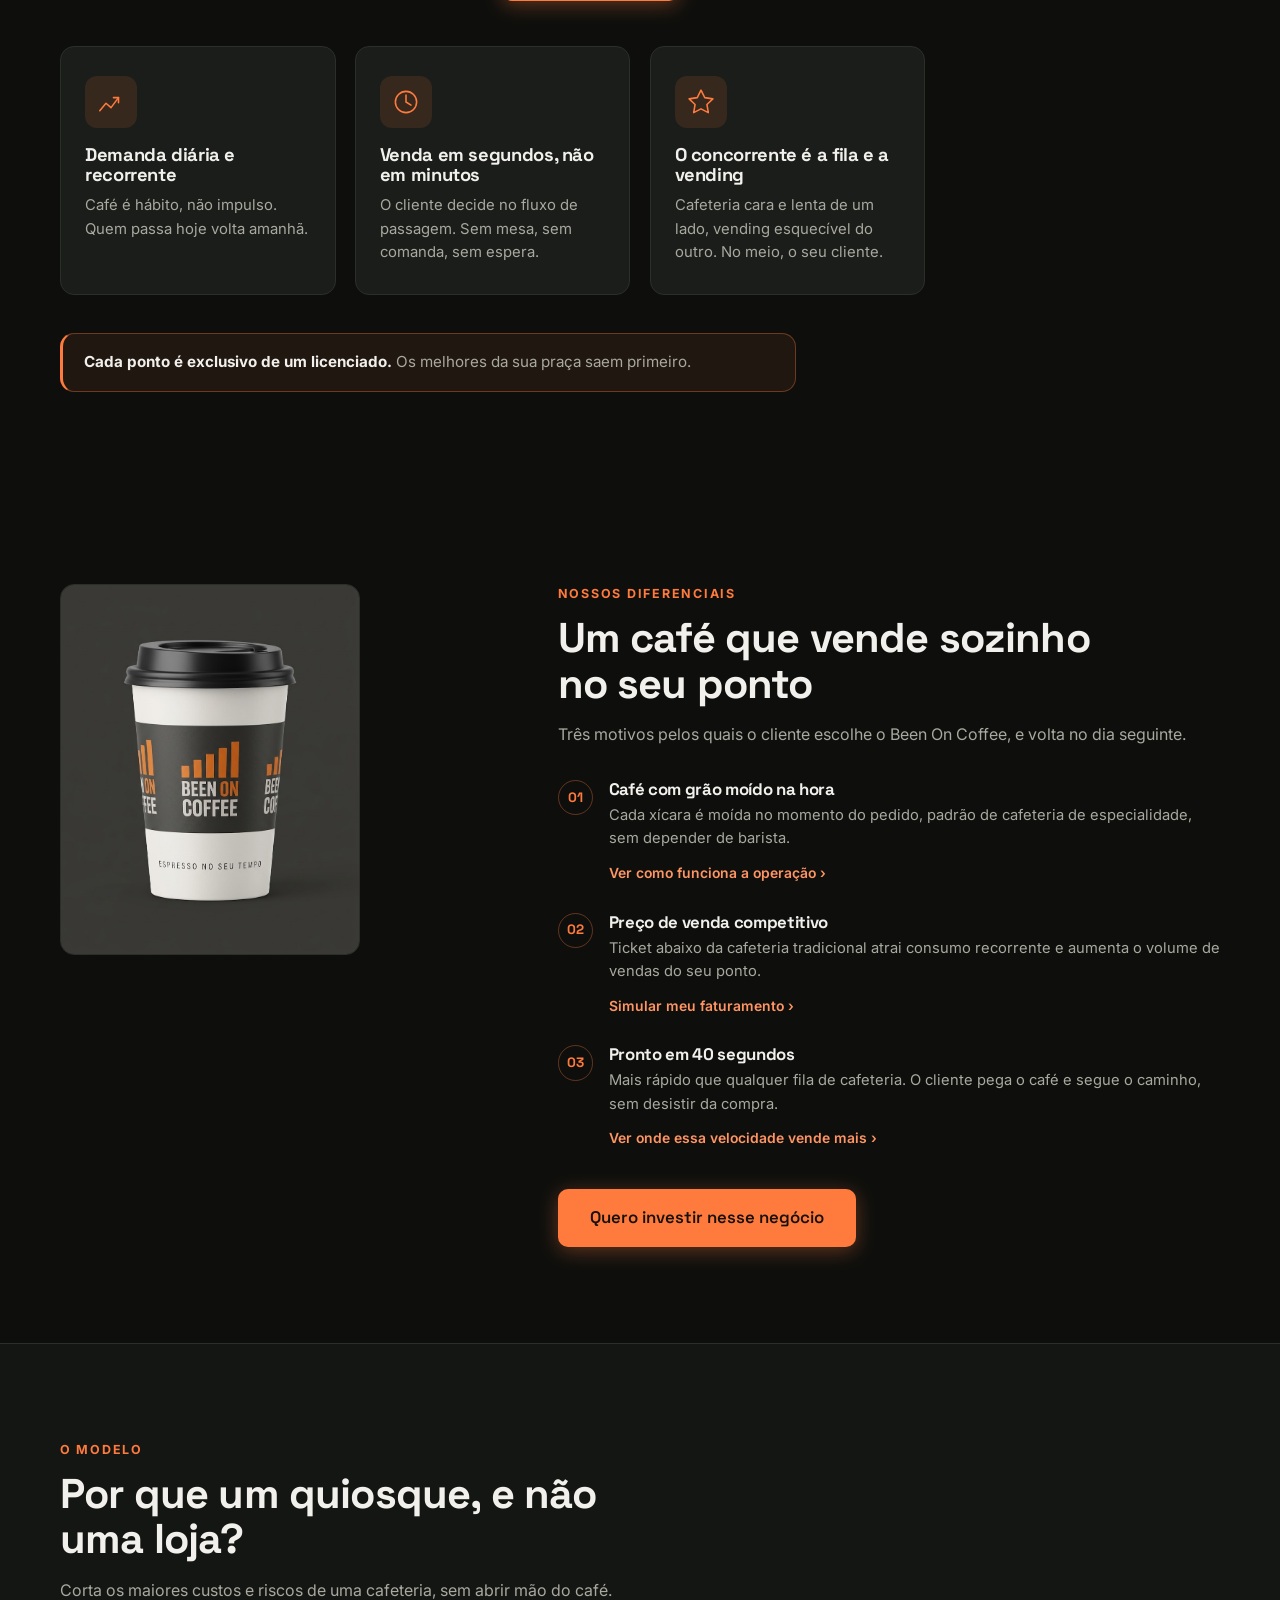
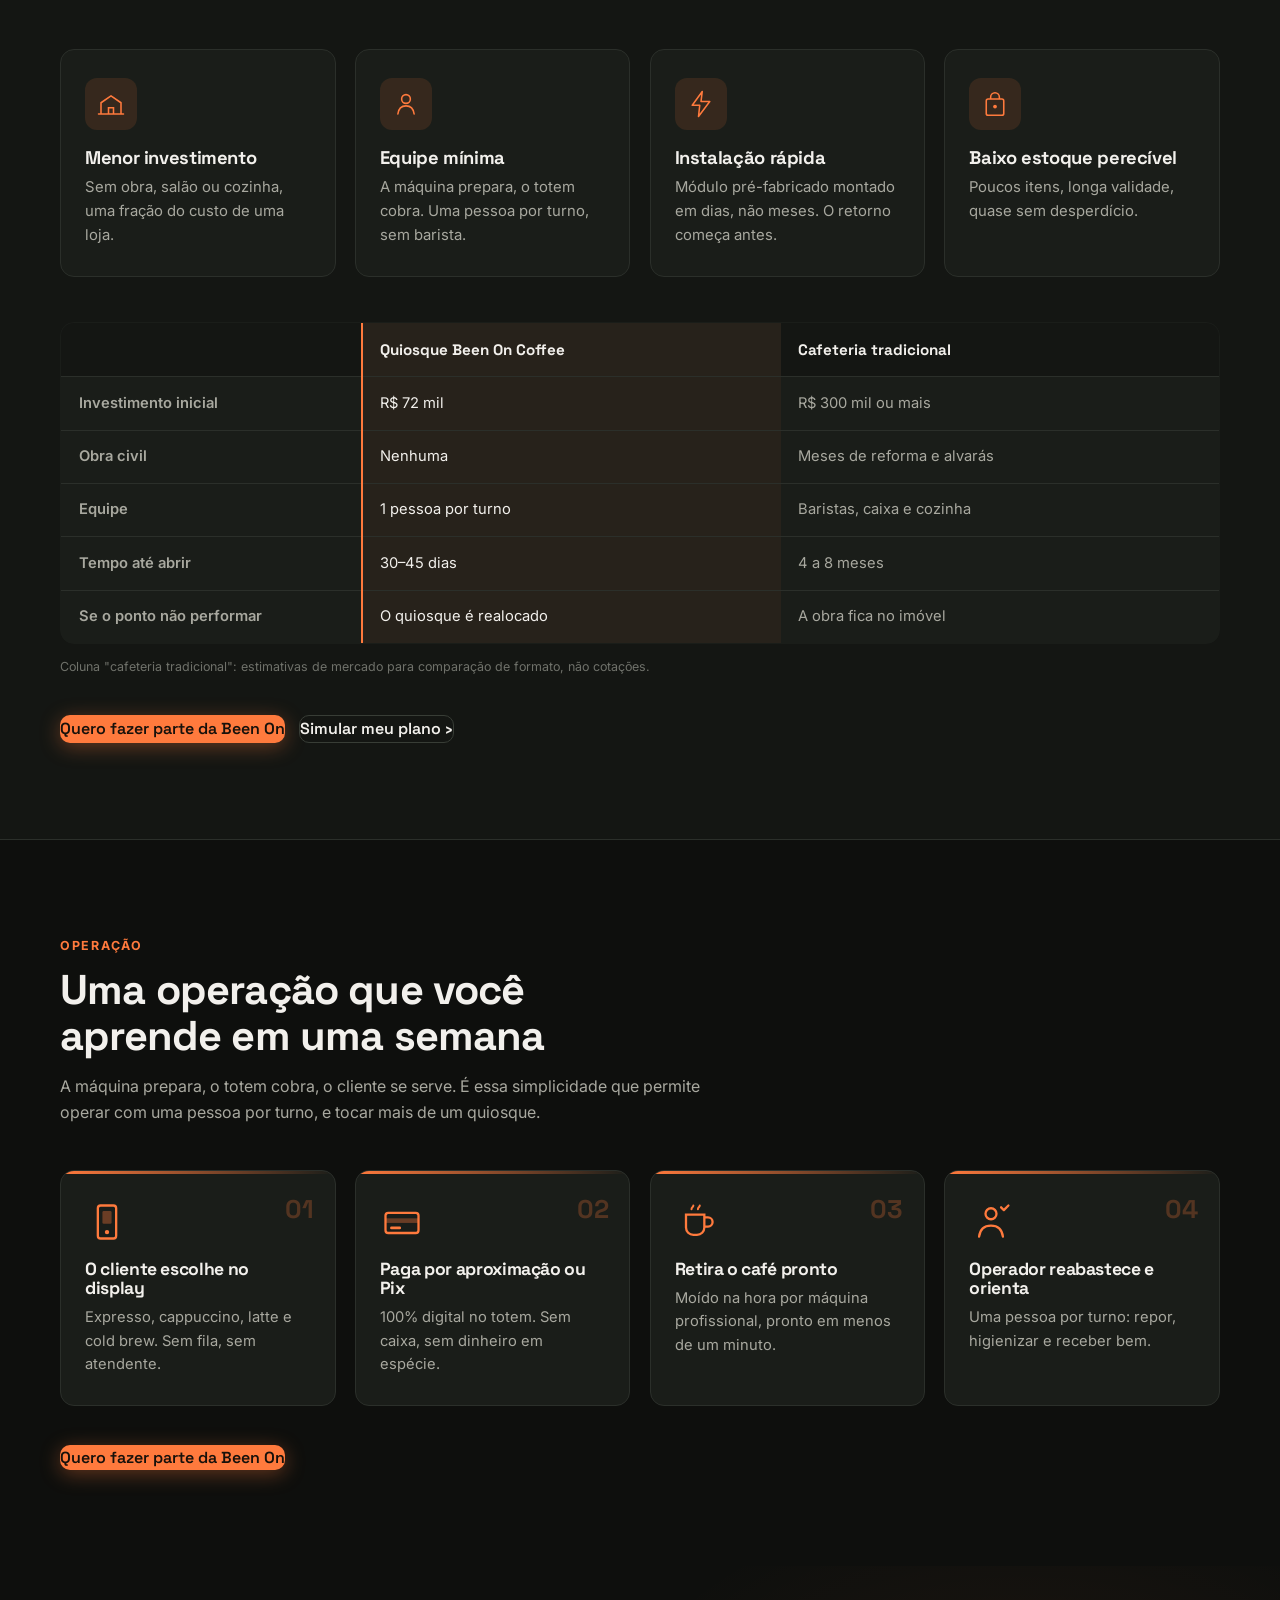
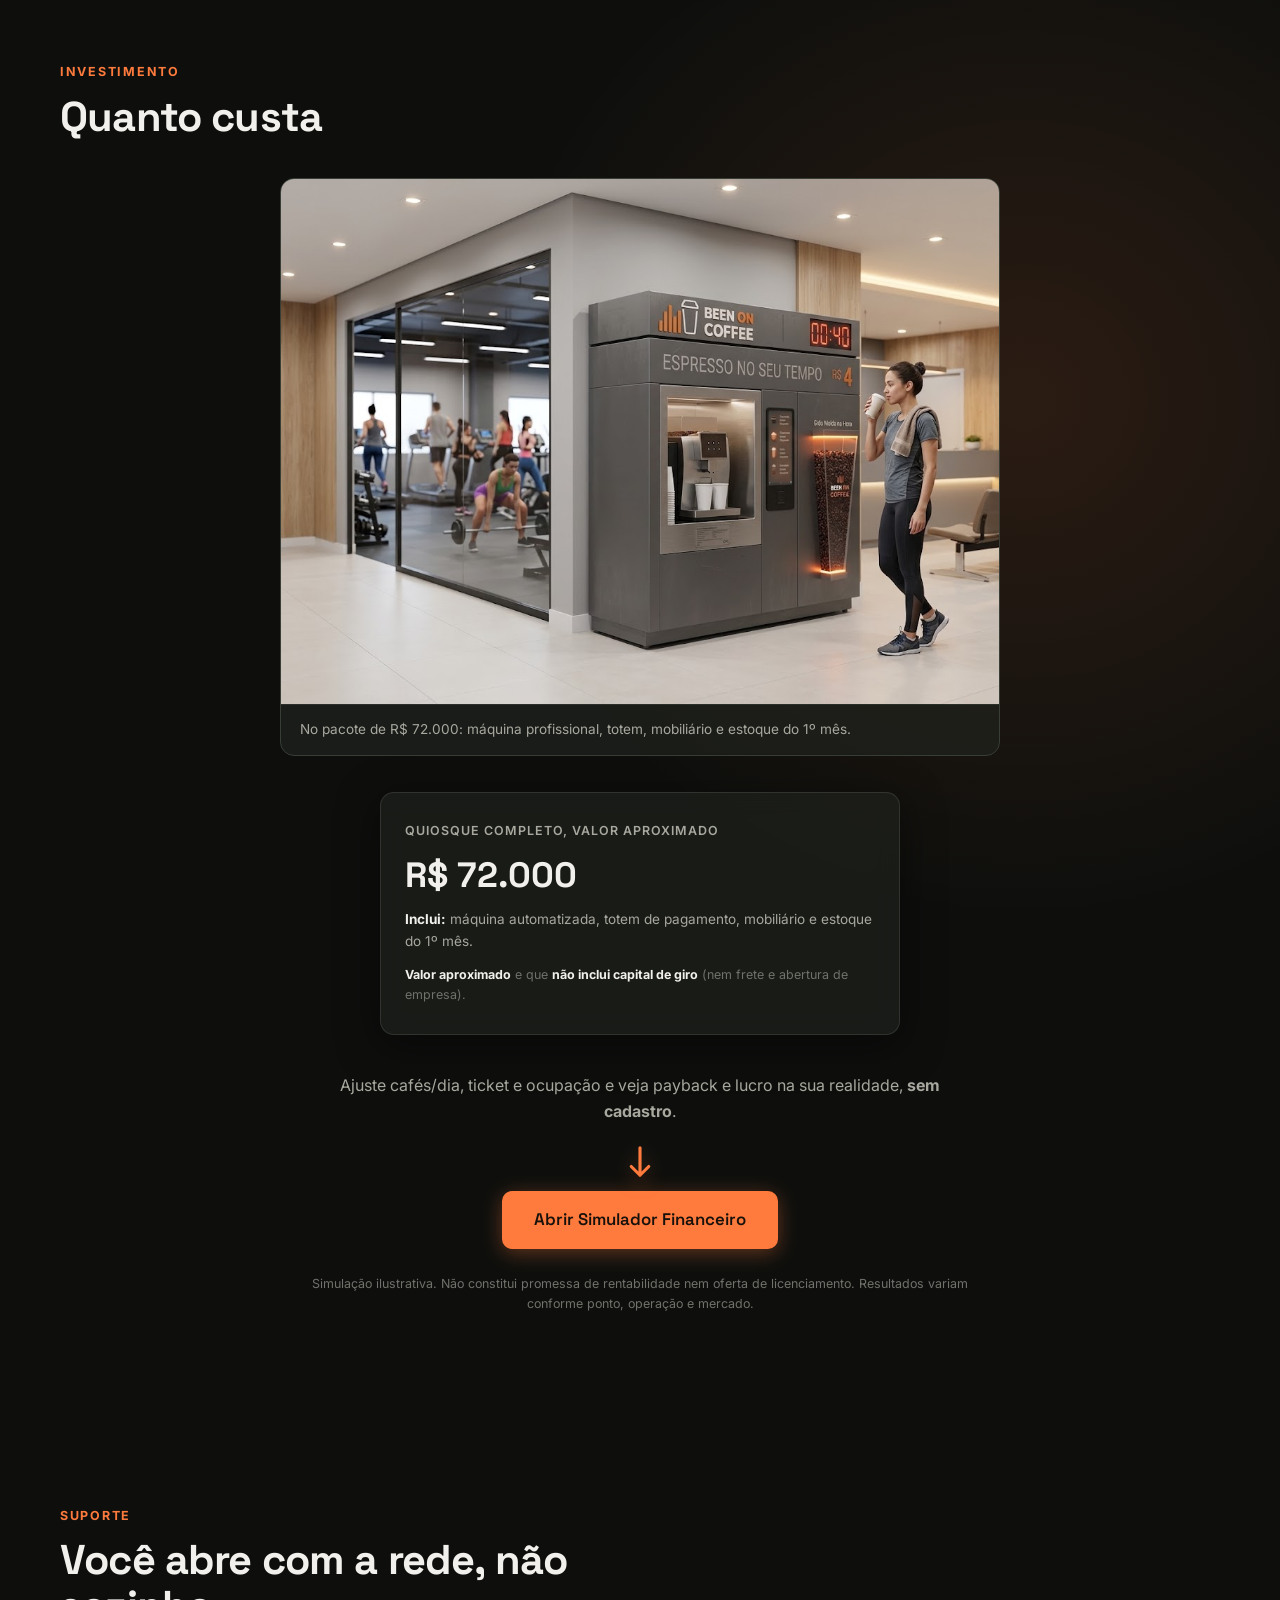
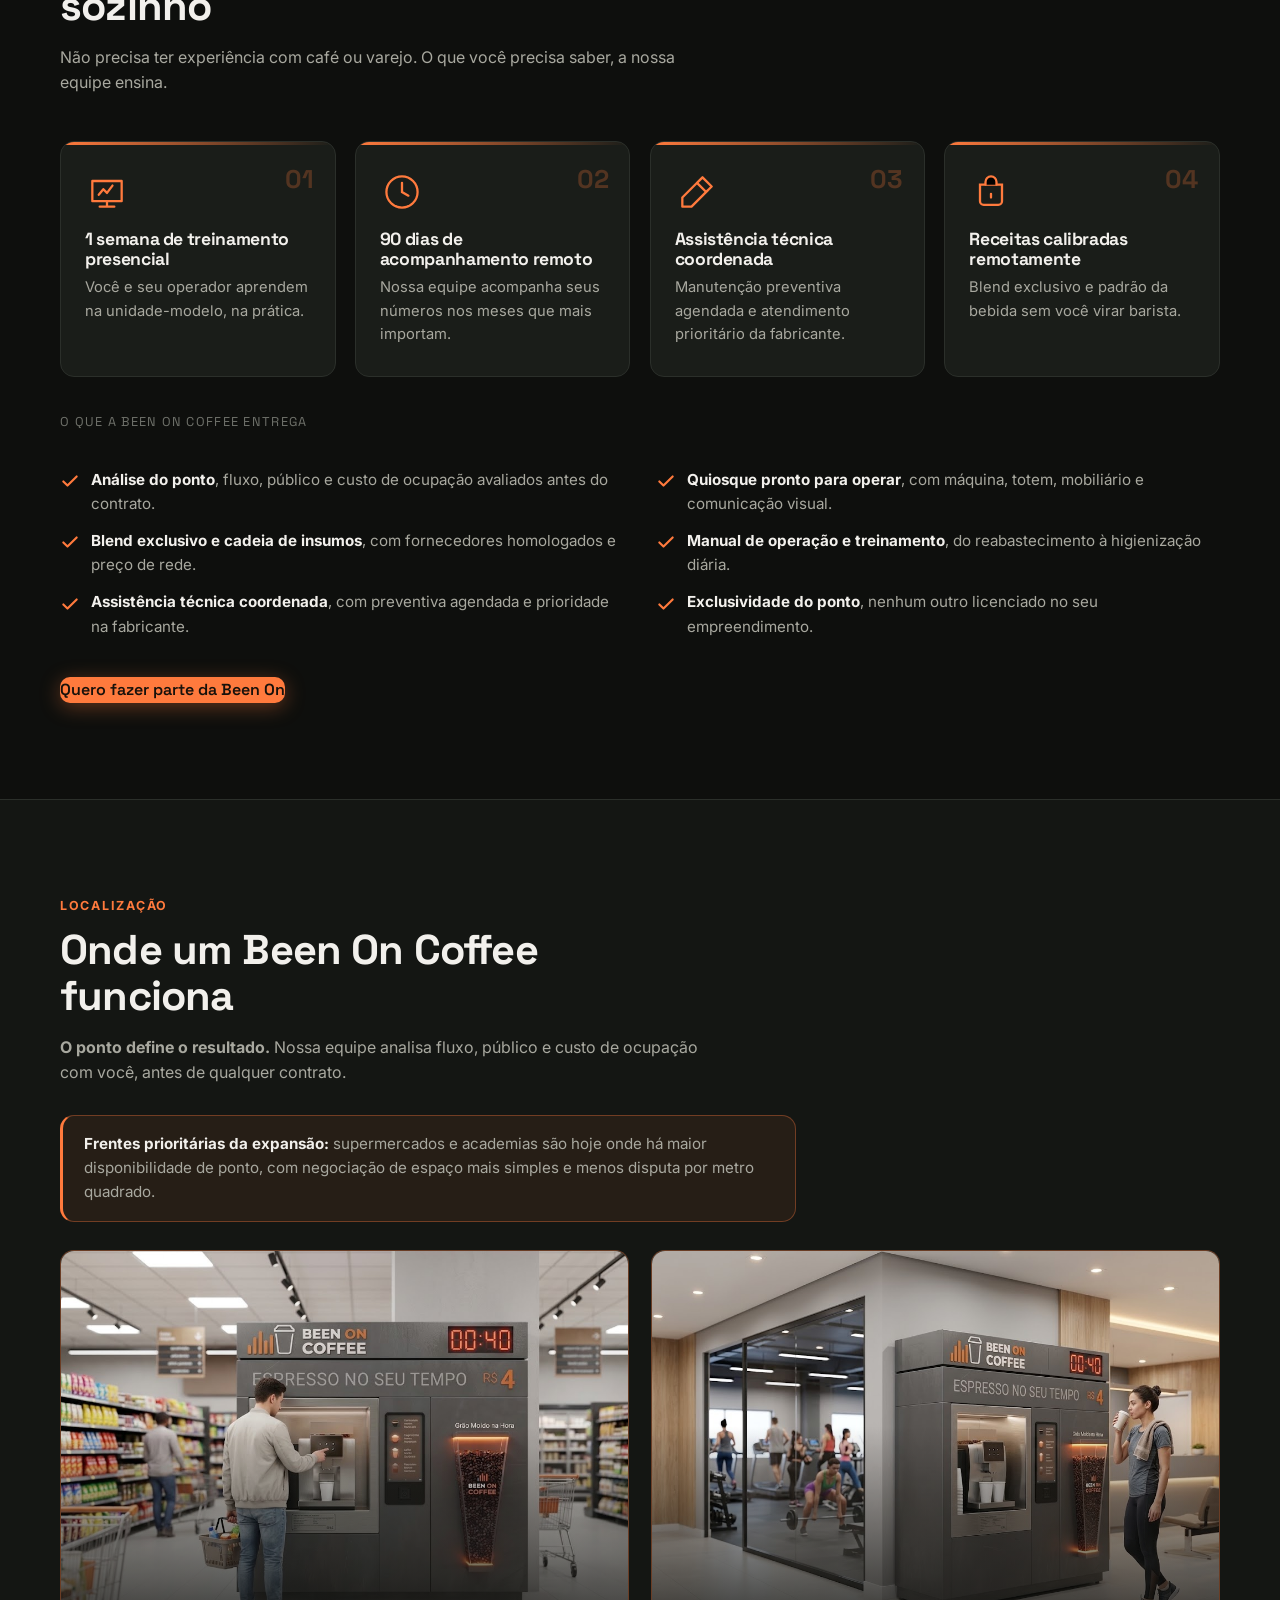
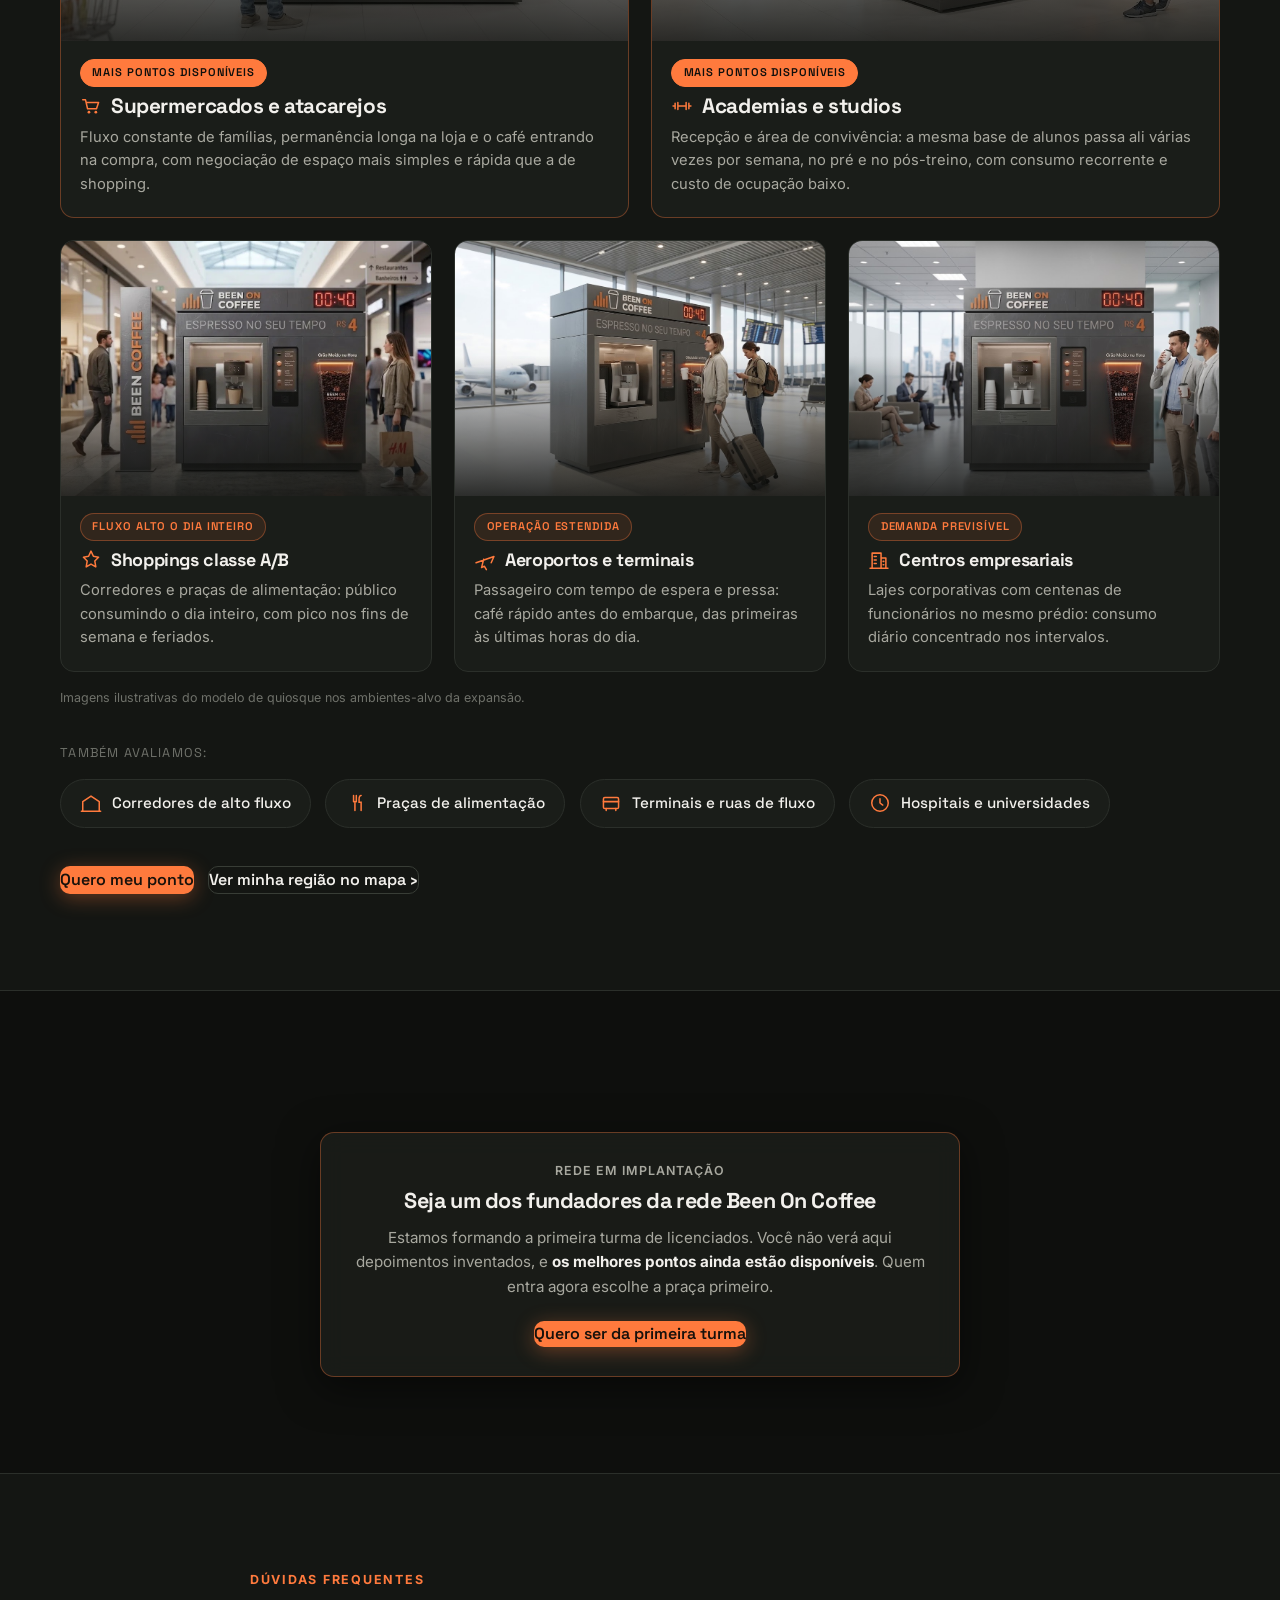
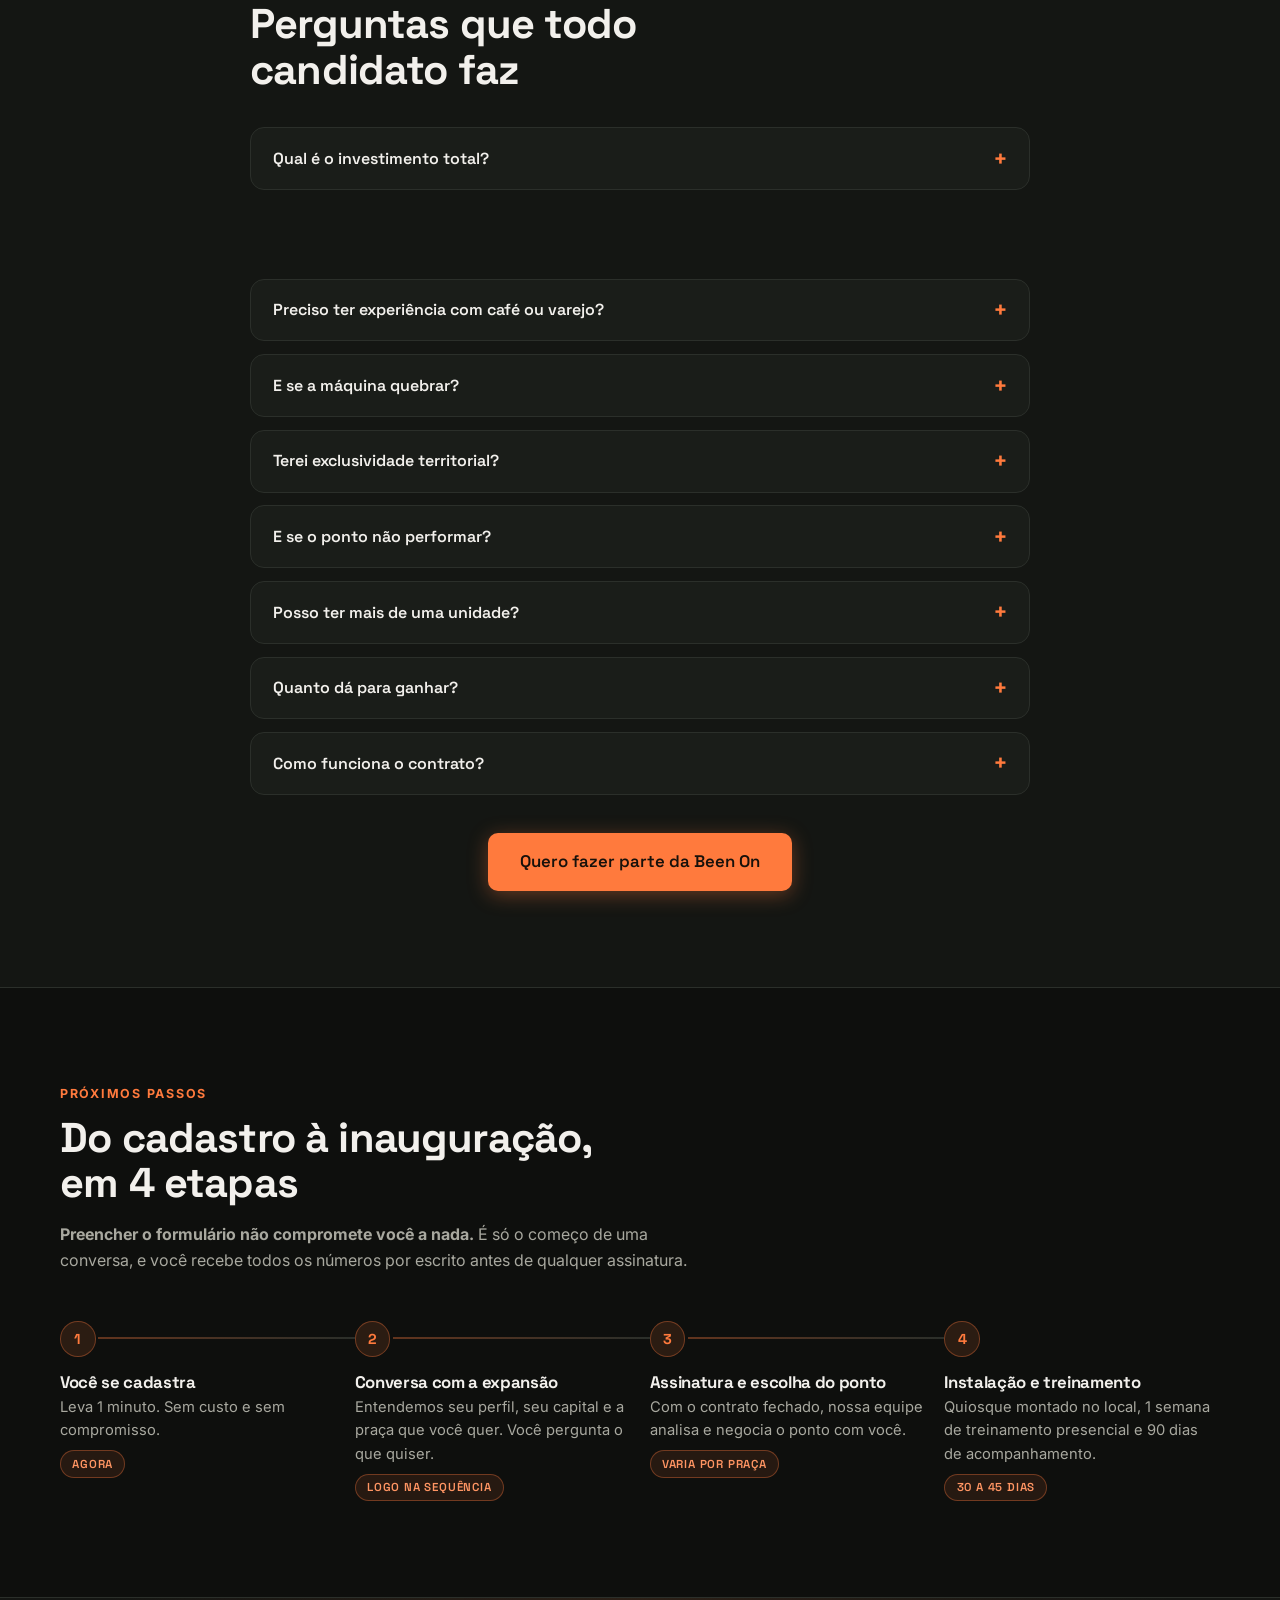
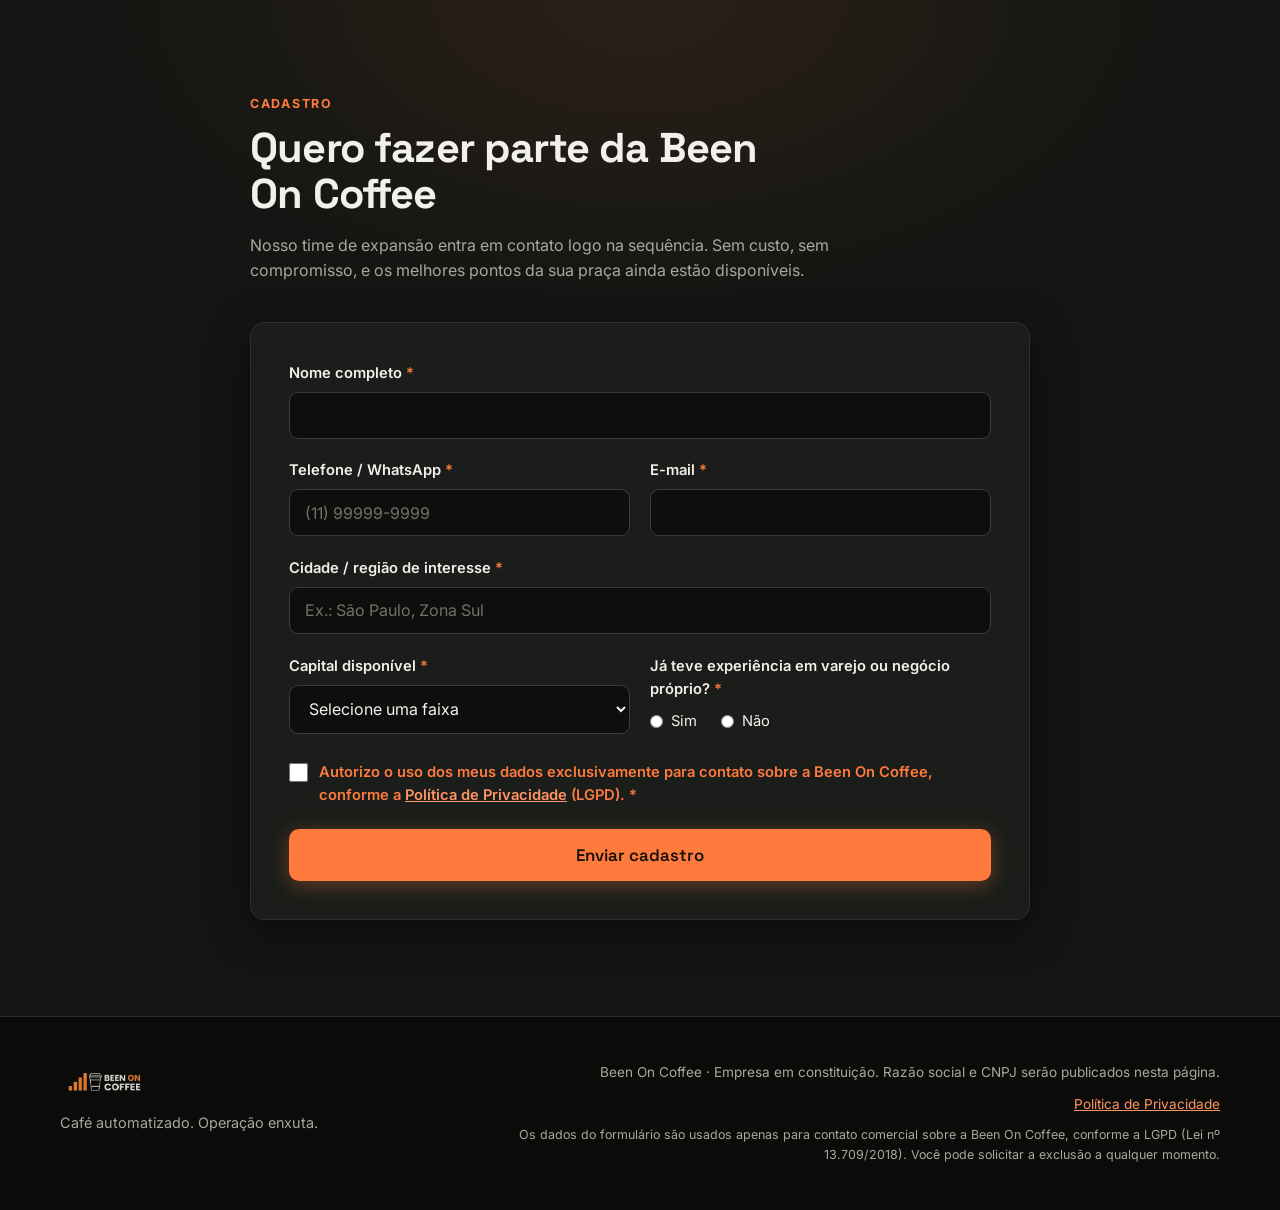
==== commit 4237e187: "Troca favicon por icone vetorial e aplica logo oficial no cabecalho/rodape O favicon anterior era um" ====
--- a/index.html
+++ b/index.html
@@ -25,9 +25,10 @@
   <meta name="twitter:card" content="summary_large_image" />
   <meta name="theme-color" content="#0e0f0d" />
 
-  <link rel="icon" href="assets/favicon-copo-32.png" sizes="32x32" type="image/png" />
-  <link rel="icon" href="assets/favicon-copo-512.png" sizes="512x512" type="image/png" />
-  <link rel="apple-touch-icon" href="assets/favicon-copo-180.png" />
+  <link rel="icon" href="assets/favicon.svg" type="image/svg+xml" />
+  <link rel="icon" href="assets/favicon-32.png" sizes="32x32" type="image/png" />
+  <link rel="icon" href="assets/favicon-512.png" sizes="512x512" type="image/png" />
+  <link rel="apple-touch-icon" href="assets/favicon-180.png" />
   <link rel="preconnect" href="https://fonts.googleapis.com" />
   <link rel="preconnect" href="https://fonts.gstatic.com" crossorigin />
   <link href="https://fonts.googleapis.com/css2?family=Space+Grotesk:wght@500;600;700&family=Inter:wght@400;500;600&display=swap" rel="stylesheet" />
@@ -61,19 +62,7 @@
   <header class="topo" id="topo">
     <nav class="topo__nav container" aria-label="Navegação principal">
       <a href="#hero" class="logo" aria-label="Been On Coffee, início">
-        <svg class="logo__icone" viewBox="0 0 58 32" aria-hidden="true" focusable="false">
-          <rect x="1" y="18" width="4.5" height="11" rx="1.3" fill="#FF7A3D"/>
-          <rect x="8" y="11" width="4.5" height="18" rx="1.3" fill="#FF7A3D"/>
-          <rect x="15" y="4" width="4.5" height="25" rx="1.3" fill="#FF7A3D"/>
-          <rect x="26" y="3" width="26" height="5" rx="2.5" fill="#F2F0EC"/>
-          <rect x="36" y="1" width="6" height="3" rx="1.5" fill="#0E0F0D"/>
-          <path d="M28 9 h22 l-3 19 a3 3 0 0 1 -3 2.6 h-10 a3 3 0 0 1 -3 -2.6 z" fill="#FF7A3D"/>
-          <rect x="27.4" y="15" width="23.2" height="5.5" fill="#0E0F0D" opacity=".22"/>
-        </svg>
-        <span class="logo__texto">
-          <span class="logo__linha1">Been <strong>On</strong></span>
-          <span class="logo__linha2">Coffee</span>
-        </span>
+        <img src="assets/logo-been-on-coffee.png" alt="Been On Coffee" class="logo__imagem" width="306" height="106" />
       </a>
 
       <!-- CTA sempre visível no mobile (fora do menu colapsado).
@@ -902,11 +891,7 @@
     <div class="container rodape__grade">
       <div>
         <a href="#hero" class="logo logo--rodape" aria-label="Been On Coffee">
-          <svg class="logo__icone" viewBox="0 0 58 32" aria-hidden="true"><rect x="1" y="18" width="4.5" height="11" rx="1.3" fill="#FF7A3D"/><rect x="8" y="11" width="4.5" height="18" rx="1.3" fill="#FF7A3D"/><rect x="15" y="4" width="4.5" height="25" rx="1.3" fill="#FF7A3D"/><rect x="26" y="3" width="26" height="5" rx="2.5" fill="#F2F0EC"/><rect x="36" y="1" width="6" height="3" rx="1.5" fill="#0E0F0D"/><path d="M28 9 h22 l-3 19 a3 3 0 0 1 -3 2.6 h-10 a3 3 0 0 1 -3 -2.6 z" fill="#FF7A3D"/><rect x="27.4" y="15" width="23.2" height="5.5" fill="#0E0F0D" opacity=".22"/></svg>
-          <span class="logo__texto">
-            <span class="logo__linha1">Been <strong>On</strong></span>
-            <span class="logo__linha2">Coffee</span>
-          </span>
+          <img src="assets/logo-been-on-coffee.png" alt="Been On Coffee" class="logo__imagem" width="306" height="106" />
         </a>
         <p class="rodape__slogan">Café automatizado. Operação enxuta.</p>
       </div>
--- a/css/styles.css
+++ b/css/styles.css
@@ -171,27 +171,7 @@
   text-decoration: none;
   color: var(--texto);
 }
-.logo__icone { width: auto; height: 27px; }
-.logo__texto {
-  font-family: var(--fonte-titulo);
-  display: flex;
-  flex-direction: column;
-  line-height: 1.08;
-}
-.logo__linha1 {
-  font-size: .68rem;
-  font-weight: 600;
-  letter-spacing: .09em;
-  text-transform: uppercase;
-  color: var(--texto);
-}
-.logo__linha1 strong { color: var(--neon); font-weight: 700; }
-.logo__linha2 {
-  font-size: 1.08rem;
-  font-weight: 800;
-  letter-spacing: .01em;
-  text-transform: uppercase;
-}
+.logo__imagem { width: auto; height: 32px; display: block; }
 
 .topo__hamburguer {
   display: flex;
@@ -965,8 +945,7 @@
 }
 @media (max-width: 419px) {
   .topo__cta-mobile { font-size: .78rem; padding: .5rem .75rem; }
-  .logo__icone { height: 24px; }
-  .logo__linha2 { font-size: .98rem; }
+  .logo__imagem { height: 28px; }
   .topo__hamburguer { padding: .5rem .25rem .5rem .5rem; }
 }
 /* Só em telas muito estreitas (iPhone SE e similares, <=349px) o CTA encurta:
